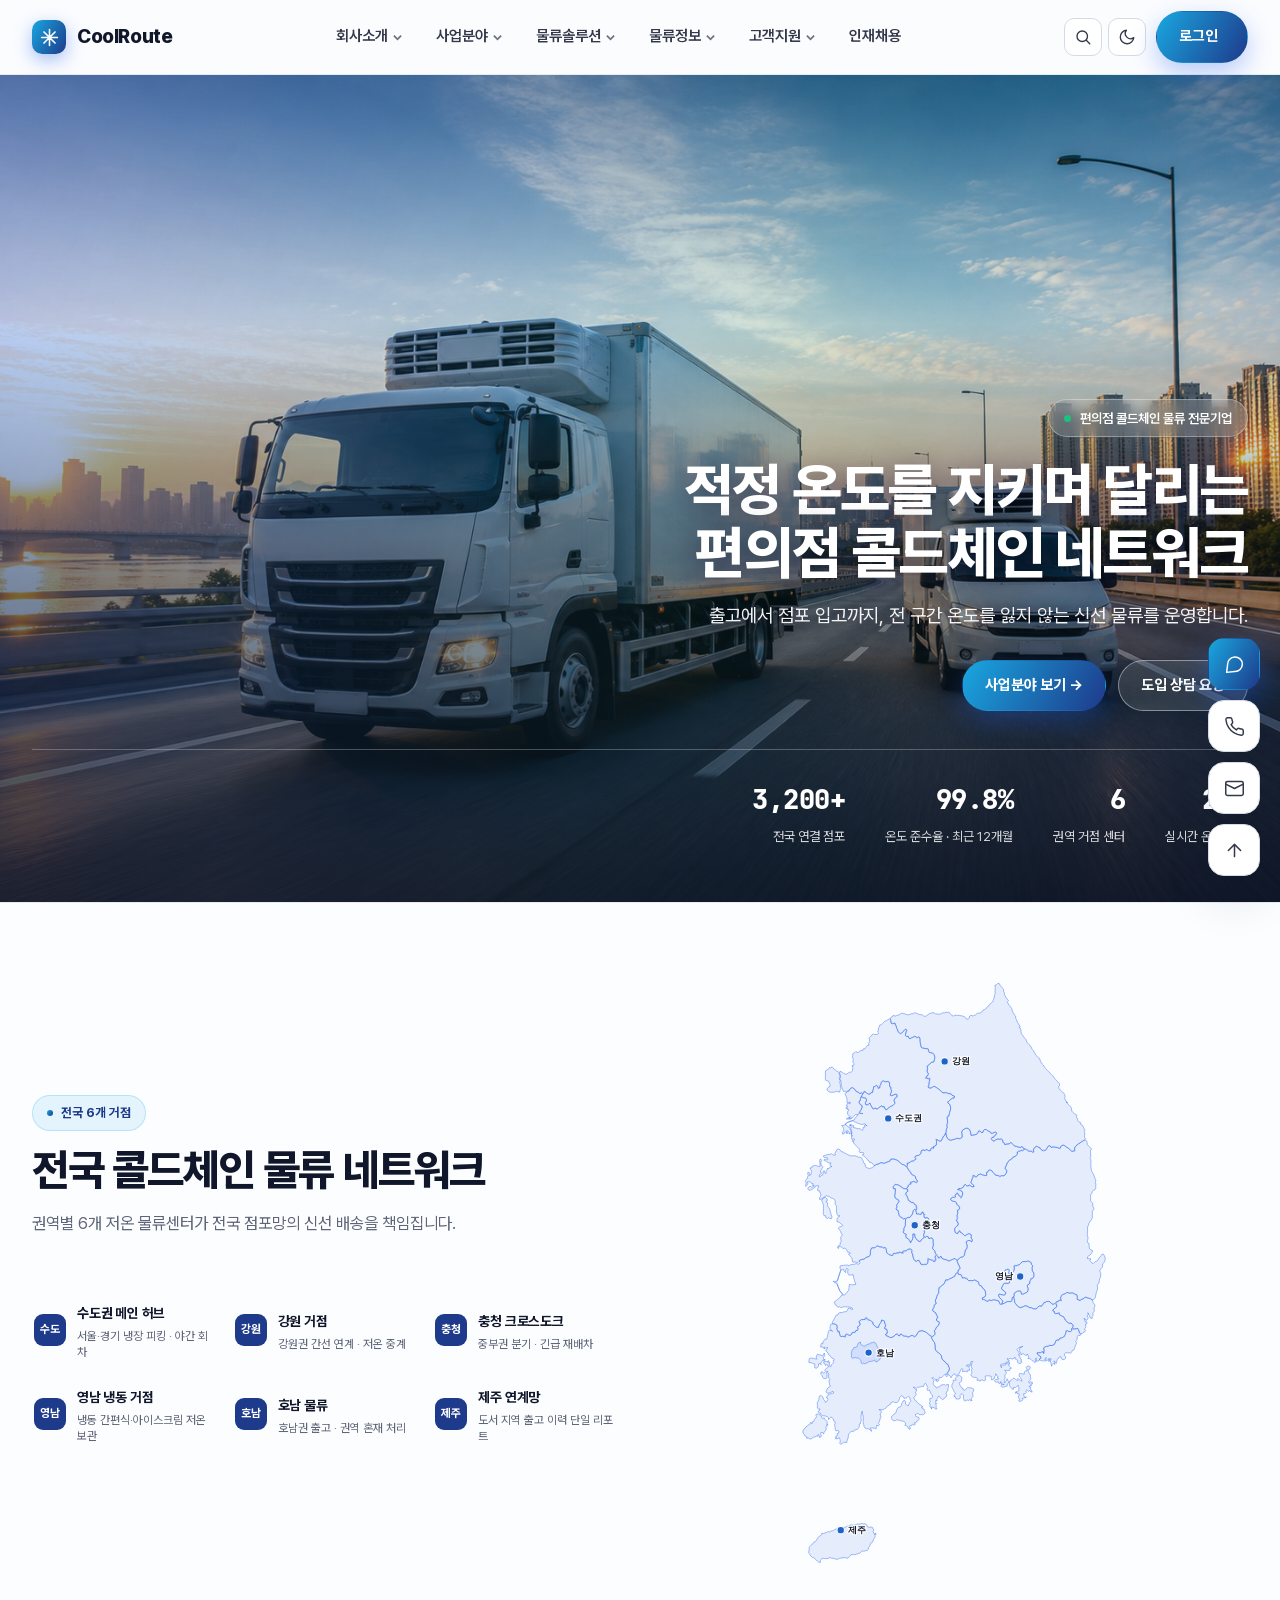
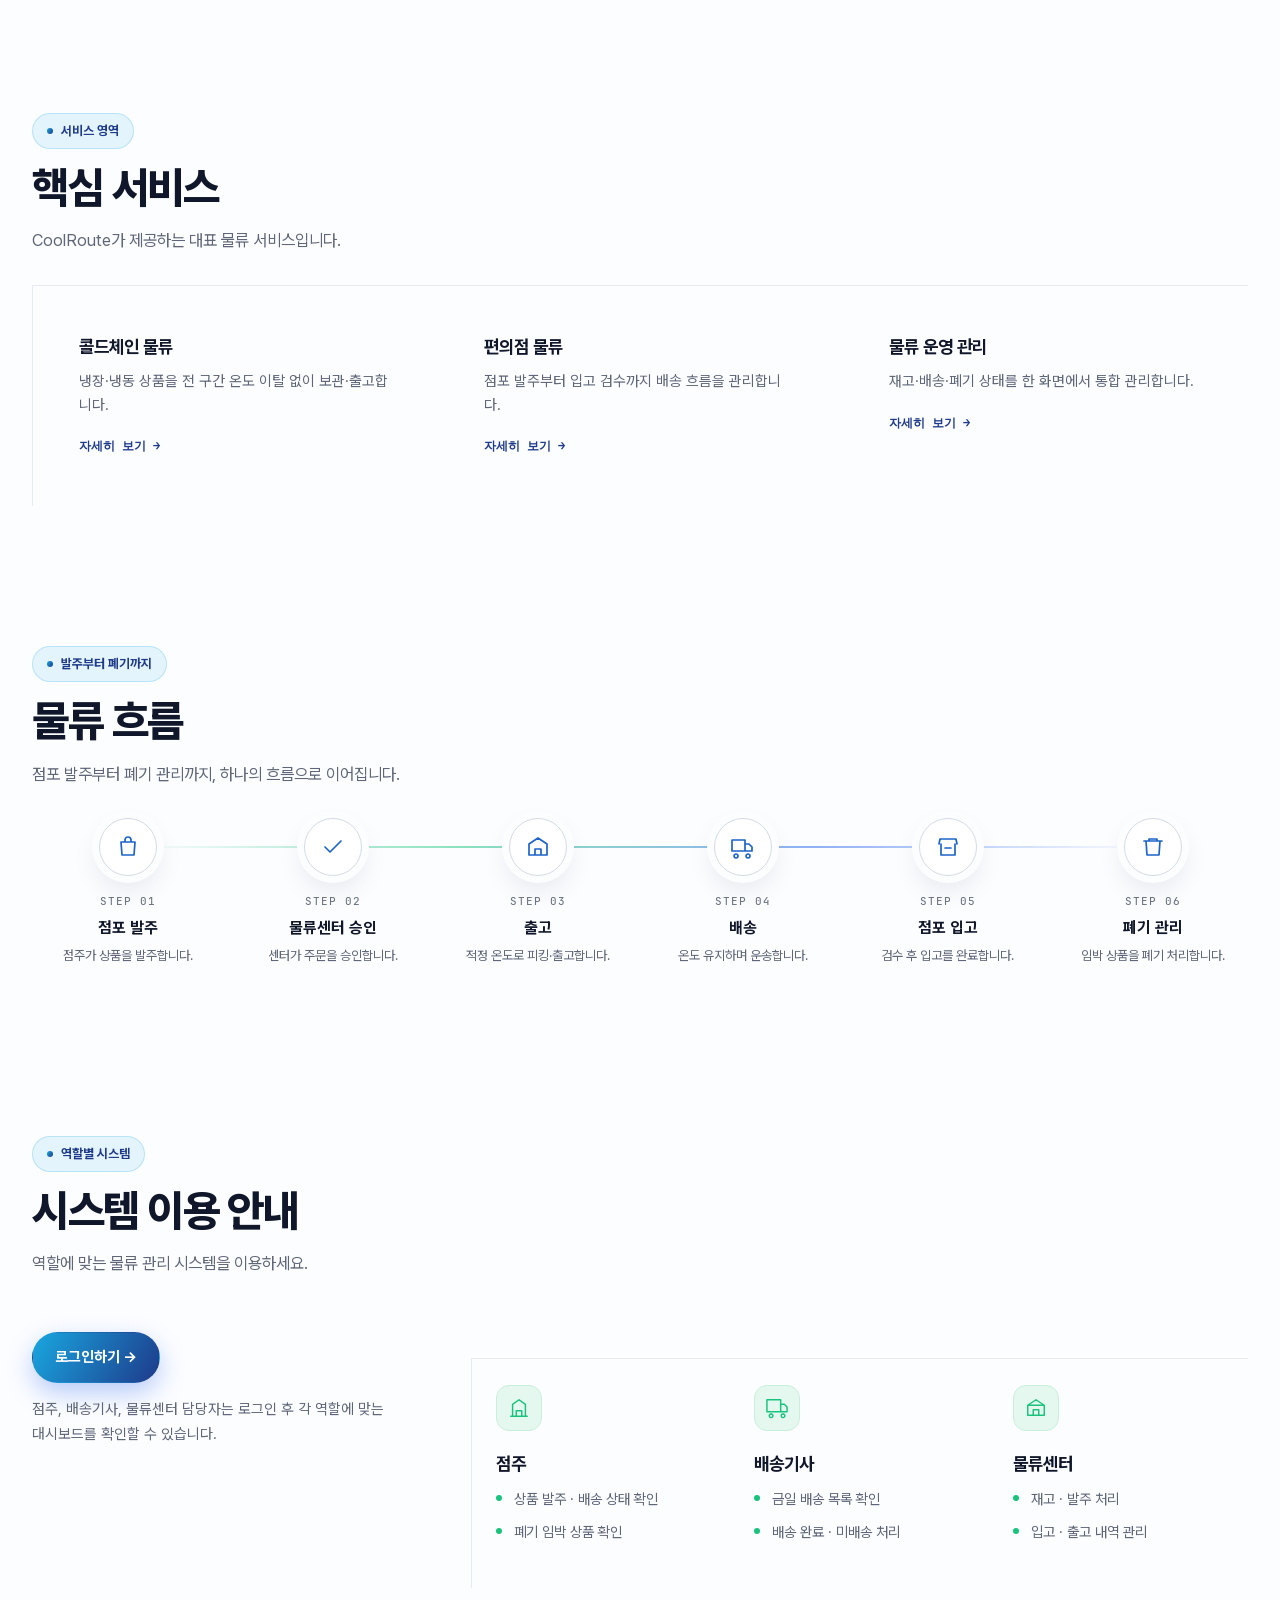
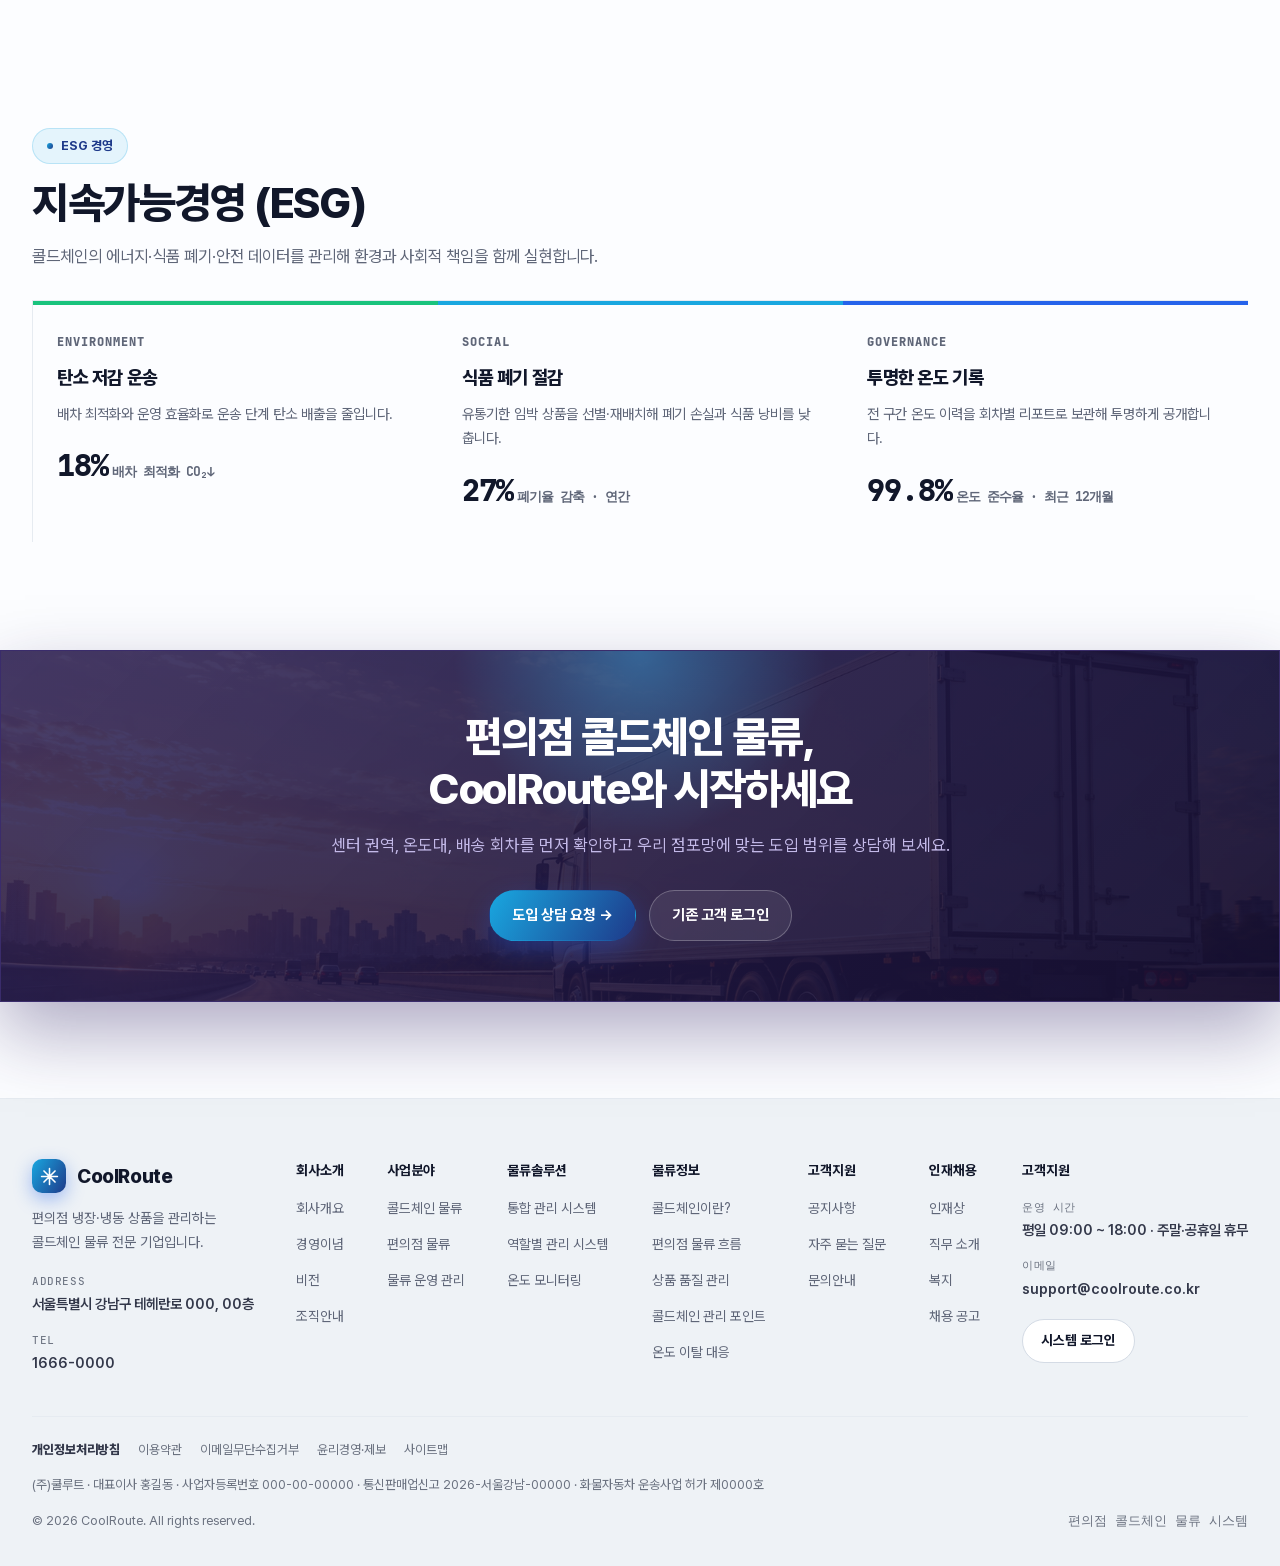
==== index.html @ 15944b44 "main" ====
<!DOCTYPE html>
<html lang="ko">
<head>
<meta charset="UTF-8">
<meta name="viewport" content="width=device-width, initial-scale=1.0">
<title>CoolRoute — 편의점 콜드체인 물류 전문기업</title>
<meta name="description" content="CoolRoute는 편의점 냉장·냉동 상품의 발주·배송·재고를 연결하는 콜드체인 물류 전문기업입니다. 전국 6개 저온 물류센터, 99.8% 온도 준수율, 24시간 온도 관제.">
<meta name="keywords" content="콜드체인,편의점 물류,냉장 배송,냉동 물류,저온 물류,온도 관제,CoolRoute">
<meta name="author" content="CoolRoute">
<meta name="theme-color" content="#2563eb">
<link rel="canonical" href="https://www.coolroute.co.kr/">
<!-- Open Graph -->
<meta property="og:type" content="website">
<meta property="og:site_name" content="CoolRoute">
<meta property="og:locale" content="ko_KR">
<meta property="og:locale:alternate" content="en_US">
<meta property="og:title" content="CoolRoute — 편의점 콜드체인 물류 전문기업">
<meta property="og:description" content="냉장·냉동 상품의 발주·배송·재고를 연결하는 콜드체인 물류. 전국 6개 저온 물류센터, 99.8% 온도 준수율.">
<meta property="og:url" content="https://www.coolroute.co.kr/">
<meta property="og:image" content="https://www.coolroute.co.kr/images/og-cover.png">
<!-- Twitter -->
<meta name="twitter:card" content="summary_large_image">
<meta name="twitter:title" content="CoolRoute — 편의점 콜드체인 물류 전문기업">
<meta name="twitter:description" content="냉장·냉동 상품의 발주·배송·재고를 연결하는 콜드체인 물류 전문기업.">
<meta name="twitter:image" content="https://www.coolroute.co.kr/images/og-cover.png">
<!-- favicon (inline SVG) -->
<link rel="icon" href="data:image/svg+xml,%3Csvg xmlns='http://www.w3.org/2000/svg' viewBox='0 0 24 24'%3E%3Crect width='24' height='24' rx='6' fill='%232563eb'/%3E%3Cpath d='M12 2v20M2 12h20M5 5l14 14M19 5L5 19' stroke='white' stroke-width='2' stroke-linecap='round' fill='none'/%3E%3C/svg%3E">
<link rel="apple-touch-icon" href="data:image/svg+xml,%3Csvg xmlns='http://www.w3.org/2000/svg' viewBox='0 0 24 24'%3E%3Crect width='24' height='24' rx='6' fill='%232563eb'/%3E%3Cpath d='M12 2v20M2 12h20M5 5l14 14M19 5L5 19' stroke='white' stroke-width='2' stroke-linecap='round' fill='none'/%3E%3C/svg%3E">
<!-- PWA manifest (inline) -->
<link rel="manifest" href="data:application/json,%7B%22name%22%3A%22CoolRoute%22%2C%22short_name%22%3A%22CoolRoute%22%2C%22start_url%22%3A%22.%22%2C%22display%22%3A%22standalone%22%2C%22background_color%22%3A%22%23fbfafe%22%2C%22theme_color%22%3A%22%232563eb%22%7D">
<style>
  /* 로컬 폰트 (오프라인 동작) */
  @font-face{font-family:'Pretendard';font-weight:45 920;font-style:normal;font-display:swap;src:url('fonts/PretendardVariable.woff2') format('woff2-variations')}
  @font-face{font-family:'JetBrains Mono';font-weight:500;font-style:normal;font-display:swap;src:url('fonts/JetBrainsMono-Medium.woff2') format('woff2')}
  @font-face{font-family:'JetBrains Mono';font-weight:700;font-style:normal;font-display:swap;src:url('fonts/JetBrainsMono-Bold.woff2') format('woff2')}
  @font-face{font-family:'JetBrains Mono';font-weight:800;font-style:normal;font-display:swap;src:url('fonts/JetBrainsMono-ExtraBold.woff2') format('woff2')}
</style>
<!-- JSON-LD: Organization -->
<script type="application/ld+json">
{
  "@context": "https://schema.org",
  "@type": "Organization",
  "name": "CoolRoute",
  "alternateName": "쿨루트",
  "url": "https://www.coolroute.co.kr/",
  "logo": "https://www.coolroute.co.kr/images/logo.png",
  "description": "편의점 냉장·냉동 상품의 발주·배송·재고를 연결하는 콜드체인 물류 전문기업",
  "address": {"@type": "PostalAddress", "addressCountry": "KR", "addressRegion": "서울특별시", "streetAddress": "강남구 테헤란로 000"},
  "contactPoint": {"@type": "ContactPoint", "contactType": "customer support", "email": "support@coolroute.co.kr", "areaServed": "KR", "availableLanguage": ["Korean", "English"]}
}
</script>
<style>
  @font-face{font-family:'Pretendard';font-weight:45 920;font-style:normal;font-display:swap;src:url('fonts/PretendardVariable.woff2') format('woff2-variations')}
  @font-face{font-family:'JetBrains Mono';font-weight:500;font-style:normal;font-display:swap;src:url('fonts/JetBrainsMono-Medium.woff2') format('woff2')}
  @font-face{font-family:'JetBrains Mono';font-weight:700;font-style:normal;font-display:swap;src:url('fonts/JetBrainsMono-Bold.woff2') format('woff2')}
  @font-face{font-family:'JetBrains Mono';font-weight:800;font-style:normal;font-display:swap;src:url('fonts/JetBrainsMono-ExtraBold.woff2') format('woff2')}
  :root{
    --bg:#fcfdff;--bg2:#eef2f6;
    --text:#11172a;--soft:#33384a;--muted:#5f6678;--dim:#6b7280;
    --panel:#FFFFFF;--panel2:#f1f5f9;--stroke:#e6ebf1;--stroke2:#d4dbe5;
    --cyan:#19c37d;--blue:#1d63c9;--purple:#1E3A8A;--purple-d:#1d3f86;--green:#19c37d;--cold:#19a7e0;--lime:#19c37d;--amber:#f0a52e;--red:#f0596a;
    /* 콜드 정체성 + 온도대(상온/냉장/냉동) 시스템 */
    --ink:#0B1530;--frost:#19a7e0;--deep:#1E3A8A;--alert:#F2603C;--paper:#F2F5F8;
    --zone-ambient:#64748B;--zone-ambient-bg:#eef2f6;--zone-chill:#1488c4;--zone-chill-bg:#e3f4fb;--zone-frozen:#1E3A8A;--zone-frozen-bg:#e7ebf6;
    --grad:linear-gradient(120deg,#19a7e0,#1E3A8A);
    --shadow:0 22px 48px rgba(11,21,48,.12);--shadow-sm:0 12px 28px rgba(11,21,48,.10);
    --sans:'Pretendard','Inter',-apple-system,'Malgun Gothic',sans-serif;
    --mono:'JetBrains Mono',ui-monospace,'SFMono-Regular',Menlo,Consolas,monospace;
  }
  *{margin:0;padding:0;box-sizing:border-box}html{scroll-behavior:smooth}
  body{font-family:var(--sans);background:var(--bg);color:var(--soft);line-height:1.7;-webkit-font-smoothing:antialiased;overflow-x:hidden}
  a{text-decoration:none;color:inherit}
  .wrap{max-width:1440px;margin:0 auto;padding:0 28px}
  section{position:relative}
  .aurora{position:fixed;inset:0;z-index:-2;background:
     radial-gradient(1100px 600px at 82% -8%,rgba(37,99,235,.07),transparent 58%),
     radial-gradient(900px 520px at 2% 2%,rgba(10,165,199,.07),transparent 55%),
     radial-gradient(820px 820px at 50% 122%,rgba(37,99,235,.05),transparent 60%),var(--bg)}
  .grain{display:none}
  /* helpers */
  .glass{background:rgba(255,255,255,.72);border:1px solid var(--stroke);border-radius:20px;backdrop-filter:blur(14px);box-shadow:var(--shadow)}
  .grad{background:var(--grad);-webkit-background-clip:text;background-clip:text;color:transparent}
  .eyebrow{display:inline-flex;align-items:center;gap:8px;font-family:var(--sans);font-size:.8rem;letter-spacing:0;color:var(--deep);font-weight:700;padding:6px 14px;border-radius:999px;background:rgba(25,167,224,.10);border:1px solid rgba(25,167,224,.22)}
  .eyebrow:before{content:"";width:6px;height:6px;border-radius:50%;background:var(--grad)}
  .mono{font-family:var(--mono)}
  .pill{display:inline-flex;align-items:center;gap:8px;padding:12px 22px;border-radius:999px;font-weight:700;font-size:.94rem;cursor:pointer;border:1px solid transparent;transition:.2s;font-family:var(--sans);white-space:nowrap}
  .pill-pri{background:var(--grad);color:#fff;box-shadow:0 10px 26px rgba(37,99,235,.32)}.pill-pri:hover{transform:translateY(-2px);box-shadow:0 14px 34px rgba(37,99,235,.42)}
  .pill-ghost{background:#fff;border-color:var(--stroke2);color:var(--text)}.pill-ghost:hover{border-color:var(--purple);color:var(--purple);background:#f3f0fd}
  .reveal{opacity:0;transform:translateY(18px);animation:rise .8s cubic-bezier(.2,.7,.2,1) forwards}
  @keyframes rise{to{opacity:1;transform:none}}
  .head{max-width:720px;margin:0 auto 48px;text-align:center}
  .head h2{font-size:clamp(1.9rem,4.1vw,2.7rem);font-weight:800;letter-spacing:-1.4px;color:var(--text);line-height:1.15;margin:14px 0 14px}
  .head p{color:var(--muted);font-size:1.04rem}
  .head-left{margin-left:0;margin-right:auto;text-align:left}
  .head-left p{max-width:560px}
  .head-right{margin-left:auto;margin-right:0;text-align:right}
  .head-right p{max-width:560px;margin-left:auto}
  .head-split{max-width:none;margin:0 0 48px;text-align:left;display:grid;grid-template-columns:minmax(0,.92fr) minmax(300px,.58fr);gap:34px;align-items:end}
  .head-split h2{margin-bottom:0}
  .head-split p{justify-self:end;max-width:420px;padding-left:20px;border-left:3px solid rgba(25,195,125,.34);font-size:.98rem}
  .split-section{overflow:hidden}
  .split-section>.wrap{position:relative}
  .split-section .head{max-width:none;margin:0;text-align:left}
  .split-section .head-split{display:block}
  .split-section .head-split h2{margin:14px 0}
  .split-section .head-split p{justify-self:auto;max-width:520px;padding-left:16px}
  .split-section .section-photo{margin:0}
  .split-service{background:linear-gradient(90deg,#fbfafe 0 42%,#f4f8fc 42% 100%)}
  .split-service>.wrap{display:grid;grid-template-columns:minmax(300px,.76fr) minmax(460px,1.24fr);grid-template-areas:"copy media" "cards media";gap:24px 38px;align-items:start}
  .split-service .head{grid-area:copy;padding-top:8px}
  .split-service .head p{max-width:380px}
  .split-service .section-photo{grid-area:media;height:100%}
  .split-service .section-photo img{height:100%;min-height:560px}
  .split-service .svc3{grid-area:cards;grid-template-columns:1fr;gap:12px}
  .split-service .card{padding:20px}
  .split-service .card .ico{width:40px;height:40px;margin-bottom:12px}
  .split-flow{background:linear-gradient(90deg,#f3f7fb 0 64%,#fbfafe 64% 100%)}
  .split-flow>.wrap{display:grid;grid-template-columns:1.34fr .66fr;grid-template-areas:"steps copy";gap:38px;align-items:center}
  .split-flow .head{grid-area:copy}
  .split-flow .flow{grid-area:steps;margin:0;grid-template-columns:repeat(3,1fr);gap:20px 16px}
  .split-flow .flow:before{display:none}
  .split-flow .step{text-align:left;padding:18px 0;border-bottom:1px solid var(--stroke)}
  .split-flow .step .nd{margin:0 0 12px;box-shadow:var(--shadow-sm)}
  .split-cold{background:linear-gradient(90deg,#f3f7fb 0 52%,#fbfafe 52% 100%)}
  .split-cold>.wrap{display:grid;grid-template-columns:1.05fr .95fr;grid-template-areas:"media copy" "media points";gap:24px 38px;align-items:start}
  .split-cold .head{grid-area:copy}
  .split-cold .section-photo{grid-area:media;height:100%}
  .split-cold .section-photo img{height:100%;min-height:510px}
  .split-cold .points{grid-area:points;grid-template-columns:repeat(2,1fr);gap:14px}
  .split-cold .pt{padding:18px}
  .split-assurance{background:linear-gradient(90deg,#fbfafe 0 42%,#f1f7fb 42% 100%)}
  .split-assurance>.wrap{display:grid;grid-template-columns:.78fr 1.22fr;grid-template-areas:"copy process" "panel process";gap:22px 38px;align-items:start}
  .split-assurance .head{grid-area:copy}
  .split-assurance .assurance-grid{display:contents}
  .split-assurance .assurance-panel{grid-area:panel}
  .split-assurance .protocol{grid-area:process}
  .split-system{background:linear-gradient(90deg,#f3f7fb 0 36%,#fbfafe 36% 100%)}
  .split-system>.wrap{display:grid;grid-template-columns:.68fr 1.32fr;grid-template-areas:"copy roles" "action roles";gap:24px 38px;align-items:start}
  .split-system .head{grid-area:copy}
  .split-system .roles{grid-area:roles}
  .system-action{grid-area:action;text-align:left;margin-top:0}
  .system-action p{color:var(--muted);font-size:.92rem;margin-top:14px;max-width:360px}
  .tag{display:inline-flex;align-items:center;gap:7px;font-size:.72rem;font-weight:700;letter-spacing:.4px;padding:5px 12px;border-radius:999px;font-family:var(--mono)}
  .blist{list-style:none;margin-top:14px}
  .blist li{position:relative;padding-left:18px;color:var(--muted);font-size:.9rem;margin-bottom:8px}
  .blist li:before{content:"";position:absolute;left:0;top:8px;width:6px;height:6px;border-radius:50%;background:var(--cyan)}
  /* ===== HEADER ===== */
  header{position:sticky;top:0;z-index:100;background:rgba(251,252,254,.82);backdrop-filter:blur(16px);border-bottom:1px solid var(--stroke)}
  nav{display:flex;align-items:center;justify-content:space-between;height:74px;gap:20px}
  .brand{display:flex;align-items:center;gap:11px;font-weight:800;font-size:1.22rem;color:var(--text);letter-spacing:-.4px;flex-shrink:0;cursor:pointer}
  .brand .mk{width:34px;height:34px;border-radius:10px;background:var(--grad);display:grid;place-items:center;box-shadow:0 6px 18px rgba(37,99,235,.4)}
  .brand .mk svg{width:19px;height:19px;stroke:#fff;fill:none;stroke-width:2;stroke-linecap:round}
  .menu{display:flex;gap:4px;align-items:center;list-style:none}
  .menu>li{position:relative}
  .menu>li>a{display:flex;align-items:center;gap:5px;padding:10px 15px;border-radius:10px;font-weight:600;color:var(--soft);font-size:.95rem;transition:.16s;cursor:pointer}
  .menu>li>a:hover{color:var(--text);background:#f1edfb}
  .menu>li>a.current{color:var(--purple-d);background:#f1edfb}
  .menu>li>a .cv{width:9px;height:9px;stroke:var(--dim);fill:none;stroke-width:2;transition:.2s}
  .menu>li:hover>a .cv{stroke:var(--blue);transform:rotate(180deg)}
  .sub{position:absolute;top:calc(100% + 10px);left:0;min-width:190px;padding:9px;border-radius:14px;
    background:#fff;border:1px solid var(--stroke);box-shadow:0 24px 50px rgba(23,43,77,.16);
    opacity:0;visibility:hidden;transform:translateY(8px);transition:.2s;list-style:none}
  .menu>li:hover .sub{opacity:1;visibility:visible;transform:translateY(0)}
  .sub:before{content:"";position:absolute;top:-10px;left:0;right:0;height:10px}
  .sub a{display:flex;align-items:center;gap:9px;padding:10px 12px;border-radius:9px;font-size:.9rem;color:var(--soft);transition:.14s;cursor:pointer}
  .sub a:hover{background:#f2eefd;color:var(--purple)}
  .sub a i{width:5px;height:5px;border-radius:50%;background:var(--cyan)}
  .nav-right{display:flex;align-items:center;gap:10px;flex-shrink:0}
  .login{position:relative}
  .login>a{display:flex;align-items:center;gap:7px}
  .login .sub{left:auto;right:0;min-width:222px}
  .login .sub a{justify-content:space-between}
  .login .sub a span{display:flex;align-items:center;gap:9px}
  .login .sub a small{color:var(--dim);font-family:var(--mono);font-size:.72rem}
  .role-i{width:26px;height:26px;border-radius:7px;background:#e4f8ef;display:grid;place-items:center}
  .role-i svg{width:14px;height:14px;stroke:var(--cyan);fill:none;stroke-width:1.7;stroke-linecap:round;stroke-linejoin:round}
  .burger{display:none;flex-direction:column;gap:5px;background:none;border:none;cursor:pointer}.burger span{width:24px;height:2px;background:var(--text);border-radius:2px}
  /* ===== MULTI-PAGE ROUTER ===== */
  .page{display:none}
  .page.active{display:block;animation:pagein .5s cubic-bezier(.2,.7,.2,1) both}
  @keyframes pagein{from{opacity:0;transform:translateY(12px)}to{opacity:1;transform:none}}
  .pagehero{padding:60px 0 44px;background:linear-gradient(180deg,#f1edfd,#f7f8fd);border-bottom:1px solid var(--stroke);position:relative;overflow:hidden}
  .pagehero:before{content:"";position:absolute;width:520px;height:520px;border-radius:50%;background:radial-gradient(circle,rgba(37,99,235,.13),transparent 62%);top:-280px;right:-60px;pointer-events:none}
  .pagehero .wrap{position:relative}
  .crumb{font-family:var(--mono);font-size:.74rem;color:var(--dim);letter-spacing:.4px;margin-bottom:14px;display:flex;align-items:center;gap:8px}
  .crumb a:hover{color:var(--purple-d)}.crumb b{color:var(--purple-d);font-weight:700}
  .pagehero h1{font-size:clamp(2rem,4.6vw,2.9rem);font-weight:800;letter-spacing:-1.4px;color:var(--text);line-height:1.12}
  .pagehero p{color:var(--muted);font-size:1.04rem;margin-top:14px;max-width:640px}
  .subnav{position:sticky;top:73px;z-index:40;background:rgba(251,250,254,.92);backdrop-filter:blur(14px);border-bottom:1px solid var(--stroke)}
  .subnav .wrap{display:flex;gap:4px;overflow-x:auto;padding-top:11px;padding-bottom:11px}
  .subnav a{white-space:nowrap;padding:9px 16px;border-radius:999px;font-size:.9rem;font-weight:600;color:var(--muted);transition:.15s;cursor:pointer}
  .subnav a:hover{background:#f1edfb;color:var(--text)}
  .subnav a.on{background:var(--grad);color:#fff}
  .pg-sec{padding:70px 0;scroll-margin-top:140px}
  .pg-sec.alt{background:linear-gradient(180deg,#faf8ff,#f6f8fd);border-top:1px solid var(--stroke);border-bottom:1px solid var(--stroke)}
  #values,#vision,#org,#roles,#monitor,#flow,#quality,#faq,#contact,.tabpanel{scroll-margin-top:140px}
  /* ===== HERO ===== */
  .hero{padding:74px 0 60px}
  .hero-grid{display:grid;grid-template-columns:1.05fr .95fr;gap:54px;align-items:center}
  .chip{display:inline-flex;align-items:center;gap:9px;padding:7px 15px;border-radius:999px;background:#fff;border:1px solid var(--stroke);font-size:.83rem;font-weight:600;color:var(--soft);margin-bottom:24px;box-shadow:var(--shadow-sm)}
  .chip .live{width:7px;height:7px;border-radius:50%;background:var(--lime);box-shadow:0 0 0 0 rgba(22,163,74,.5);animation:beat 1.8s infinite}
  @keyframes beat{0%{box-shadow:0 0 0 0 rgba(22,163,74,.45)}70%{box-shadow:0 0 0 8px rgba(22,163,74,0)}100%{box-shadow:0 0 0 0 rgba(22,163,74,0)}}
  .hero h1{font-size:clamp(2.6rem,6vw,4.3rem);font-weight:800;letter-spacing:-2.3px;line-height:1.08;color:var(--text)}
  .hero .lead{color:var(--muted);font-size:1.16rem;max-width:486px;margin:24px 0 34px}
  .hero-cta{display:flex;gap:12px;flex-wrap:wrap}
  .trust{display:flex;gap:34px;margin-top:40px;padding-top:26px;border-top:1px solid var(--stroke);flex-wrap:wrap}
  .trust .it{display:flex;flex-direction:column}
  .trust .n{font-family:var(--mono);font-size:1.5rem;font-weight:700;color:var(--text);letter-spacing:-.5px}
  .trust .l{font-size:.8rem;color:var(--dim);margin-top:2px}
  .hero h1{word-break:keep-all}
  .hero h1 .grad{display:inline-block;white-space:nowrap}
  .ops-actions{display:grid;grid-template-columns:repeat(4,1fr);gap:10px;margin:26px 0 0;max-width:660px}
  .op-action{display:flex;flex-direction:column;gap:5px;min-height:92px;padding:15px;border-radius:16px;background:#fff;border:1px solid var(--stroke);box-shadow:var(--shadow-sm);transition:.18s}
  .op-action:hover{transform:translateY(-3px);border-color:rgba(25,195,125,.45);box-shadow:0 16px 34px rgba(25,95,120,.12)}
  .op-action b{font-size:.92rem;color:var(--text);letter-spacing:-.2px}
  .op-action span{font-size:.76rem;color:var(--muted);line-height:1.45}
  .op-action i{width:26px;height:26px;border-radius:9px;display:grid;place-items:center;background:#e8fbf3;color:#108a57;font-style:normal;font-family:var(--mono);font-size:.72rem;font-weight:800}
  .proof-section{padding:58px 0;background:#fff;border-bottom:1px solid var(--stroke)}
  .proof-section .head{max-width:none}
  .proof-section .head-left p{max-width:none}
  .proof-layout{display:grid;grid-template-columns:.92fr 1.08fr;gap:24px;align-items:stretch}
  .proof-copy{padding:30px;border-radius:20px;background:linear-gradient(135deg,#10253d,#22325f);color:#fff;box-shadow:0 24px 52px rgba(16,37,61,.2)}
  .proof-copy .eyebrow{background:rgba(255,255,255,.12);border-color:rgba(255,255,255,.18);color:#bfe8d4}
  .proof-copy .eyebrow:before{background:#19c37d}
  .proof-copy h2{font-size:clamp(1.7rem,3.4vw,2.3rem);line-height:1.18;letter-spacing:-1px;margin:18px 0 12px;color:#fff}
  .proof-copy p{color:#dbe5f0;font-size:.98rem}
  .proof-metrics{display:grid;grid-template-columns:repeat(2,1fr);gap:12px;margin-top:24px}
  .proof-metric{padding:15px;border-radius:14px;background:rgba(255,255,255,.1);border:1px solid rgba(255,255,255,.16)}
  .proof-metric b{display:block;font-family:var(--mono);font-size:1.34rem;color:#fff;letter-spacing:-.4px}
  .proof-metric span{display:block;margin-top:2px;font-size:.76rem;color:#b9c8d9}
  .network-list{display:grid;grid-template-columns:repeat(2,1fr);gap:12px}
  .network-card{min-height:118px;padding:18px;border-radius:18px;background:var(--panel);border:1px solid var(--stroke);box-shadow:var(--shadow-sm)}
  .network-card .area{display:flex;align-items:center;justify-content:space-between;gap:10px;margin-bottom:12px}
  .network-card h3{color:var(--text);font-size:1rem;font-weight:800;letter-spacing:-.3px}
  .network-card .temp{font-family:var(--mono);font-size:.72rem;font-weight:800;color:#108a57;background:#e4f8ef;border:1px solid #c9efdc;border-radius:999px;padding:4px 9px;white-space:nowrap}
  .network-card p{font-size:.86rem;color:var(--muted);line-height:1.55}
  .network-card small{display:block;margin-top:10px;font-family:var(--mono);font-size:.72rem;color:var(--blue);font-weight:800}
  .assurance{background:linear-gradient(180deg,#fbfafe,#f4f7fb)}
  .assurance-grid{display:grid;grid-template-columns:.9fr 1.1fr;gap:22px;align-items:start}
  .assurance-panel{padding:28px;border-radius:20px;background:#fff;border:1px solid var(--stroke);box-shadow:var(--shadow-sm)}
  .assurance-panel h3{color:var(--text);font-size:1.28rem;font-weight:800;letter-spacing:-.5px;margin-bottom:10px}
  .assurance-panel p{color:var(--muted);font-size:.94rem}
  .assurance-tags{display:flex;flex-wrap:wrap;gap:8px;margin-top:18px}
  .assurance-tags span{font-family:var(--mono);font-size:.75rem;font-weight:800;padding:7px 10px;border-radius:999px;background:#eef8ff;border:1px solid #d6edf8;color:#1175a5}
  .protocol{display:grid;gap:12px}
  .protocol-step{display:grid;grid-template-columns:58px 1fr auto;gap:16px;align-items:center;padding:16px 18px;border-radius:18px;background:#fff;border:1px solid var(--stroke);box-shadow:var(--shadow-sm)}
  .protocol-step .num{width:46px;height:46px;border-radius:15px;display:grid;place-items:center;font-family:var(--mono);font-weight:800;color:#fff;background:linear-gradient(135deg,#19c37d,#19a7e0)}
  .protocol-step h4{color:var(--text);font-size:1rem;font-weight:800;letter-spacing:-.3px}
  .protocol-step p{color:var(--muted);font-size:.86rem;line-height:1.5}
  .protocol-step .time{font-family:var(--mono);font-weight:800;color:var(--blue);font-size:.8rem;white-space:nowrap}
  /* hero console */
  .console{padding:24px;box-shadow:0 40px 90px rgba(37,99,235,.16),0 12px 30px rgba(58,40,120,.07)}
  .cs-top{display:flex;align-items:center;justify-content:space-between;margin-bottom:18px}
  .cs-top .t{display:flex;align-items:center;gap:9px;font-size:.9rem;font-weight:700;color:var(--text)}
  .cs-top .t i{width:8px;height:8px;border-radius:50%;background:var(--lime);animation:beat 1.8s infinite}
  .cs-body{display:grid;grid-template-columns:auto 1fr;gap:22px;align-items:center}
  .gauge{position:relative;width:150px;height:150px;border-radius:50%;
    background:conic-gradient(from 90deg,#22c3ee,#2563eb 99.5%,#ece9f7 99.5%);filter:drop-shadow(0 8px 18px rgba(37,99,235,.25))}
  .gauge::before{content:"";position:absolute;inset:13px;border-radius:50%;background:#fff;border:1px solid var(--stroke)}
  .gauge .c{position:absolute;inset:0;display:grid;place-items:center;text-align:center}
  .gauge .c b{font-family:var(--mono);font-size:1.66rem;font-weight:700;color:var(--text);letter-spacing:-.5px}
  .gauge .c span{font-size:.72rem;color:var(--muted)}
  .zlist{display:flex;flex-direction:column;gap:13px}
  .zrow .zh{display:flex;align-items:center;justify-content:space-between;margin-bottom:6px}
  .zrow .zl{display:flex;align-items:center;gap:8px;font-size:.86rem;color:var(--soft);font-weight:600}
  .zrow .zl .d{width:8px;height:8px;border-radius:50%}
  .zrow .zv{font-family:var(--mono);font-size:.92rem;color:var(--text);font-weight:600}
  .bar{height:6px;border-radius:99px;background:#eee9fa;overflow:hidden}
  .bar span{display:block;height:100%;border-radius:99px;animation:grow 1.3s cubic-bezier(.2,.7,.2,1) both}
  @keyframes grow{from{width:0}}
  .d.room,.f.room{background:var(--amber)}.d.chill,.f.chill{background:var(--green)}.d.cold,.f.cold{background:var(--cold)}
  .route{margin-top:18px;padding-top:16px;border-top:1px solid var(--stroke);display:flex;align-items:center;gap:12px}
  .route svg{flex:1;height:30px;overflow:visible}
  .route .lbl{font-family:var(--mono);font-size:.74rem;color:var(--muted);white-space:nowrap}
  /* marquee */
  .marq{border-top:1px solid var(--stroke);border-bottom:1px solid var(--stroke);padding:20px 0;overflow:hidden;background:#fff}
  .mq-cap{display:block;text-align:center;font-size:.8rem;color:var(--dim);font-weight:600;letter-spacing:.3px;margin-bottom:16px}
  .marq .row{display:flex;gap:54px;width:max-content;animation:slide 26s linear infinite;align-items:center}
  .marq .row span{font-weight:800;color:#c5bedd;font-size:1.05rem;letter-spacing:.5px;white-space:nowrap}
  @keyframes slide{to{transform:translateX(-50%)}}
  /* generic cards */
  .card{padding:26px;border-radius:18px;background:var(--panel);border:1px solid var(--stroke);transition:.22s;box-shadow:var(--shadow-sm)}
  .card:hover{transform:translateY(-4px);border-color:var(--stroke2);box-shadow:var(--shadow)}
  .ico{width:46px;height:46px;border-radius:13px;background:#e4f8ef;border:1px solid #c9efdc;display:grid;place-items:center;margin-bottom:16px}
  .ico svg{width:22px;height:22px;stroke:var(--cyan);fill:none;stroke-width:1.6;stroke-linecap:round;stroke-linejoin:round}
  .card h3{color:var(--text);font-size:1.14rem;font-weight:700;margin-bottom:8px;letter-spacing:-.3px}
  .card p{color:var(--muted);font-size:.93rem}
  .card .meta{margin-top:12px;font-family:var(--mono);font-size:.82rem;color:var(--blue);font-weight:700}
  /* home core-service */
  .svc3{display:grid;grid-template-columns:repeat(3,1fr);gap:20px}
  .svc3 .card{display:flex;flex-direction:column}
  .svc3 .card .meta{margin-top:auto;padding-top:14px}
  /* ABOUT */
  .about-grid{display:grid;grid-template-columns:1.1fr 1fr;gap:24px;align-items:stretch}
  .overview{padding:34px}
  .overview h3{font-size:1.4rem;color:var(--text);font-weight:800;letter-spacing:-.6px;margin-bottom:12px}
  .overview p{color:var(--muted);font-size:.98rem}
  .ov-stats{display:grid;grid-template-columns:repeat(2,1fr);gap:14px;margin-top:24px}
  .ov-stats .s{padding:16px;border-radius:13px;background:var(--panel2);border:1px solid var(--stroke)}
  .ov-stats .s b{font-family:var(--mono);font-size:1.28rem;color:var(--text);display:block;letter-spacing:-.5px}
  .ov-stats .s small{font-size:.78rem;color:var(--dim)}
  .vision{padding:34px;display:flex;flex-direction:column;justify-content:center;align-items:flex-start;background:
    linear-gradient(135deg,rgba(37,99,235,.1),rgba(25,195,125,.08)),#fff;border:1px solid var(--stroke);box-shadow:var(--shadow)}
  .vision .eyebrow{margin-bottom:14px}
  .vision h3{font-size:1.66rem;font-weight:800;letter-spacing:-1px;color:var(--text);line-height:1.28}
  .vision p{color:var(--soft);margin-top:14px;font-size:.98rem}
  .values{display:grid;grid-template-columns:repeat(3,1fr);gap:20px;margin-top:24px}
  .org{display:grid;grid-template-columns:repeat(4,1fr);gap:16px;margin-top:24px}
  .org .t{padding:22px;border-radius:15px;background:var(--panel);border:1px solid var(--stroke);transition:.2s;box-shadow:var(--shadow-sm)}
  .org .t:hover{border-color:var(--stroke2);transform:translateY(-3px);box-shadow:var(--shadow)}
  .org .t .k{font-family:var(--mono);font-size:.72rem;color:var(--blue);letter-spacing:1px}
  .org .t h4{color:var(--text);font-size:1.04rem;margin:8px 0 6px;font-weight:700}
  .org .t p{color:var(--muted);font-size:.86rem}
  .subhead{display:flex;align-items:center;gap:12px;margin:46px 0 22px}
  .subhead h3{font-size:1.4rem;font-weight:800;color:var(--text);letter-spacing:-.5px}
  /* BUSINESS tabs */
  .tabwrap{text-align:center;margin-bottom:40px}
  .tabs{display:inline-flex;gap:6px;padding:6px;border-radius:16px;background:#fff;border:1px solid var(--stroke);box-shadow:var(--shadow-sm);flex-wrap:wrap;justify-content:center}
  .tab{border:none;background:none;cursor:pointer;font-family:var(--sans);font-weight:700;font-size:.95rem;color:var(--muted);padding:12px 22px;border-radius:11px;transition:.18s;display:inline-flex;align-items:center;gap:9px}
  .tab svg{width:18px;height:18px;stroke:currentColor;fill:none;stroke-width:1.7;stroke-linecap:round;stroke-linejoin:round}
  .tab:hover{color:var(--text);background:var(--panel2)}
  .tab.on{color:#fff;background:var(--grad);box-shadow:0 8px 20px rgba(37,99,235,.32)}
  .tabpanel{display:none}
  .tabpanel.on{display:grid;grid-template-columns:1.05fr .95fr;gap:36px;align-items:center;animation:rise .5s ease both}
  .tabpanel .pl h3{font-size:1.74rem;color:var(--text);font-weight:800;letter-spacing:-.6px;margin-bottom:12px}
  .tabpanel .pl .lead2{color:var(--muted);font-size:1.02rem}
  .tabpanel .pl .pipe{margin-top:20px}
  .mini-h{font-family:var(--mono);font-size:.72rem;font-weight:700;letter-spacing:.6px;text-transform:uppercase;color:var(--muted);padding-bottom:12px;margin-bottom:4px;border-bottom:1px solid var(--stroke)}
  .numb{font-family:var(--mono);font-size:.72rem;font-weight:700;color:#fff;background:var(--grad);width:26px;height:26px;border-radius:8px;display:grid;place-items:center;flex-shrink:0}
  .cm-row .kk{display:flex;align-items:center;gap:11px;color:var(--soft);font-weight:600;font-size:.9rem}
  .cm-val{font-family:var(--mono);font-weight:700;color:var(--text);font-size:.95rem}
  .st.risk{color:var(--red);background:rgba(240,89,106,.13)}
  @media(max-width:980px){.tabpanel.on{grid-template-columns:1fr}}
  /* POINTS */
  .points{display:grid;grid-template-columns:repeat(4,1fr);gap:18px}
  .pt{padding:24px;border-radius:18px;background:var(--panel);border:1px solid var(--stroke);border-top:3px solid var(--cyan);transition:.22s;box-shadow:var(--shadow-sm)}
  .pt:hover{transform:translateY(-4px);box-shadow:var(--shadow)}
  .pt.chill{border-top-color:var(--cyan)}.pt.cold{border-top-color:var(--blue)}.pt.warn{border-top-color:var(--amber)}.pt.risk{border-top-color:var(--red)}
  .pt .ptop{display:flex;align-items:center;justify-content:space-between;margin-bottom:14px}
  .pt .temp{font-family:var(--mono);font-size:1.15rem;font-weight:700;color:var(--text)}
  .bdg{font-family:var(--mono);font-size:.66rem;font-weight:700;padding:4px 10px;border-radius:999px;letter-spacing:.3px}
  .bdg.ok{color:var(--lime);background:rgba(22,163,74,.12)}
  .bdg.warn{color:var(--amber);background:rgba(224,138,30,.14)}
  .bdg.risk{color:var(--red);background:rgba(229,86,75,.13)}
  .pt h4{color:var(--text);font-size:1.04rem;font-weight:700;margin-bottom:7px}
  .pt p{color:var(--muted);font-size:.88rem}
  /* SOLUTION */
  .sol-feature{padding:34px;display:grid;grid-template-columns:1.1fr .9fr;gap:28px;align-items:center;margin-bottom:22px}
  .sol-feature h3{font-size:1.5rem;color:var(--text);font-weight:800;letter-spacing:-.6px;margin-bottom:12px}
  .sol-feature p{color:var(--muted);font-size:.98rem}
  .pipe{display:flex;flex-wrap:wrap;gap:9px;margin-top:18px}
  .pipe span{font-family:var(--mono);font-size:.8rem;padding:7px 13px;border-radius:9px;background:#e4f8ef;border:1px solid #c9efdc;color:#108a57}
  .console-mini{padding:18px;background:#fff;border:1px solid var(--stroke);border-radius:16px;box-shadow:var(--shadow-sm)}
  .cm-row{display:flex;align-items:center;justify-content:space-between;padding:11px 0;border-bottom:1px solid var(--stroke);font-size:.88rem}
  .cm-row:last-child{border:none}
  .cm-row .k{color:var(--soft);display:flex;align-items:center;gap:9px;font-weight:600}
  .cm-row .k svg{width:16px;height:16px;stroke:var(--cyan);fill:none;stroke-width:1.7}
  .st{font-family:var(--mono);font-size:.72rem;font-weight:700;padding:3px 11px;border-radius:999px}
  .st.ok{color:var(--lime);background:rgba(22,163,74,.12)}
  .st.warn{color:var(--amber);background:rgba(224,138,30,.14)}
  .roles{display:grid;grid-template-columns:repeat(3,1fr);gap:18px}
  .role{padding:26px;border-radius:18px;background:var(--panel);border:1px solid var(--stroke);transition:.22s;box-shadow:var(--shadow-sm)}
  .role:hover{transform:translateY(-4px);border-color:var(--stroke2);box-shadow:var(--shadow)}
  .role .ico{margin-bottom:18px}
  .role h4{color:var(--text);font-size:1.12rem;font-weight:700;margin-bottom:4px}
  .role .blist{margin:8px 0 18px}
  .role a{font-size:.86rem;font-weight:700;color:var(--blue);display:inline-flex;align-items:center;gap:6px}
  .note{display:flex;align-items:center;gap:12px;margin-top:22px;padding:16px 20px;border-radius:14px;background:#efebfe;border:1px solid #ddd6f5;font-size:.92rem;color:var(--soft)}
  .note svg{width:20px;height:20px;stroke:var(--blue);fill:none;stroke-width:1.7;flex-shrink:0}
  .sol-cta{margin-top:24px;padding:30px;border-radius:20px;text-align:center;background:linear-gradient(135deg,rgba(37,99,235,.1),rgba(25,195,125,.08)),#fff;border:1px solid var(--stroke);box-shadow:var(--shadow-sm)}
  .sol-cta h3{color:var(--text);font-size:1.3rem;font-weight:800;letter-spacing:-.5px;margin-bottom:8px}
  .sol-cta p{color:var(--muted);margin-bottom:20px}
  /* INFO */
  .define{padding:30px 34px;margin-bottom:30px;display:flex;gap:22px;align-items:center}
  .define .q{font-family:var(--mono);font-size:2.4rem;font-weight:700;color:transparent;-webkit-text-stroke:1.5px var(--blue);line-height:1}
  .define h3{color:var(--text);font-size:1.2rem;font-weight:800;margin-bottom:6px}
  .define p{color:var(--muted);font-size:.96rem}
  .flow{display:grid;grid-template-columns:repeat(6,1fr);gap:14px;position:relative;margin-bottom:30px}
  .flow:before{content:"";position:absolute;top:28px;left:8%;right:8%;height:2px;background:linear-gradient(90deg,transparent,rgba(25,195,125,.5),rgba(37,99,235,.5),transparent)}
  .step{text-align:center;position:relative}
  .step .nd{width:58px;height:58px;margin:0 auto 16px;border-radius:50%;display:grid;place-items:center;
    background:#fff;border:1px solid var(--stroke2);box-shadow:0 0 0 7px var(--bg),var(--shadow-sm);position:relative;z-index:1}
  .step .nd svg{width:24px;height:24px;stroke:var(--blue);fill:none;stroke-width:1.7;stroke-linecap:round;stroke-linejoin:round}
  .step .si{font-family:var(--mono);font-size:.68rem;color:var(--dim);letter-spacing:1px;display:block;margin-bottom:4px}
  .step h4{color:var(--text);font-size:.98rem;font-weight:700;margin-bottom:5px}
  .step p{color:var(--muted);font-size:.82rem;line-height:1.5}
  .info-grid{display:grid;grid-template-columns:repeat(3,1fr);gap:18px}
  /* SUPPORT */
  .sup-grid{display:grid;grid-template-columns:1.25fr 1fr;gap:24px;align-items:start}
  .notice{padding:8px 26px}
  .notice .nh{display:flex;align-items:center;justify-content:space-between;padding:18px 0;border-bottom:1px solid var(--stroke);gap:14px}
  .notice .nh:last-child{border:none}
  .notice .nt{display:flex;align-items:center;gap:13px;min-width:0}
  .notice .b{font-family:var(--mono);font-size:.66rem;font-weight:700;padding:4px 9px;border-radius:7px;background:#e4f8ef;color:#108a57;flex-shrink:0}
  .notice .b.new{background:rgba(22,163,74,.13);color:var(--lime)}
  .notice a{color:var(--soft);font-size:.95rem;font-weight:600;overflow:hidden;text-overflow:ellipsis;white-space:nowrap}.notice a:hover{color:var(--blue)}
  .notice .dt{font-family:var(--mono);font-size:.78rem;color:var(--dim);flex-shrink:0}
  details.faq{border:1px solid var(--stroke);border-radius:13px;background:var(--panel);margin-bottom:12px;overflow:hidden;box-shadow:var(--shadow-sm)}
  details.faq summary{cursor:pointer;list-style:none;padding:17px 20px;display:flex;align-items:center;justify-content:space-between;font-weight:600;color:var(--text);font-size:.96rem;gap:14px}
  details.faq summary::-webkit-details-marker{display:none}
  details.faq summary .pm{width:18px;height:18px;position:relative;flex-shrink:0}
  details.faq summary .pm:before,details.faq summary .pm:after{content:"";position:absolute;background:var(--blue);border-radius:2px;transition:.2s}
  details.faq summary .pm:before{top:8px;left:0;width:18px;height:2px}
  details.faq summary .pm:after{top:0;left:8px;width:2px;height:18px}
  details.faq[open] summary .pm:after{transform:rotate(90deg);opacity:0}
  details.faq .a{padding:0 20px 18px;color:var(--muted);font-size:.92rem}
  .contact{padding:26px}
  .contact h3{color:var(--text);font-size:1.15rem;font-weight:700;margin-bottom:18px}
  .ct-row{display:flex;gap:13px;align-items:flex-start;padding:14px 0;border-bottom:1px solid var(--stroke)}
  .ct-row:last-child{border:none}
  .ct-row .ico{width:40px;height:40px;margin:0;border-radius:11px;flex-shrink:0}
  .ct-row .ico svg{width:19px;height:19px}
  .ct-row .k{font-size:.78rem;color:var(--dim);font-family:var(--mono);letter-spacing:.5px}
  .ct-row .v{color:var(--text);font-weight:600;font-size:.96rem}
  .ct-row .v small{display:block;color:var(--muted);font-weight:400;font-size:.84rem;margin-top:2px}
  /* CTA */
  .cta{padding:38px 0 96px}
  .cta-box{padding:60px 40px;text-align:center;border-radius:0;position:relative;overflow:hidden;
    background:linear-gradient(135deg,rgba(43,32,86,.86),rgba(23,16,51,.92)),url("images/cta-truck.png");background-size:cover;background-position:center;border:1px solid #3a2c6b;box-shadow:0 30px 70px rgba(40,24,90,.36)}
  .cta-box:before{content:"";position:absolute;width:440px;height:440px;border-radius:50%;background:radial-gradient(circle,rgba(56,170,230,.45),transparent 60%);top:-220px;left:50%;transform:translateX(-50%)}
  .cta-box h2{position:relative;font-size:clamp(1.9rem,4.2vw,2.7rem);font-weight:800;letter-spacing:-1.4px;color:#fff;line-height:1.2}
  .cta-box p{position:relative;color:#c3b9e8;margin:16px 0 30px;font-size:1.06rem}
  .cta-box .row{position:relative;display:flex;gap:13px;justify-content:center;flex-wrap:wrap}
  .cta-box .pill-ghost{background:rgba(255,255,255,.08);border-color:rgba(255,255,255,.25);color:#fff}.cta-box .pill-ghost:hover{background:rgba(255,255,255,.16);border-color:#fff;color:#fff}
  /* ===== PHOTOS ===== */
  .section-photo{margin:0 0 34px;border-radius:24px;overflow:hidden;border:1px solid var(--stroke);box-shadow:var(--shadow);background:#fff;position:relative}
  .section-photo img{width:100%;height:360px;object-fit:cover;display:block;transition:transform .6s cubic-bezier(.2,.7,.2,1)}
  .section-photo:hover img{transform:scale(1.04)}
  .section-photo .cap{position:absolute;left:18px;bottom:16px;z-index:2;display:inline-flex;align-items:center;gap:8px;padding:8px 15px;border-radius:999px;font-size:.8rem;font-weight:700;color:#fff;background:rgba(23,16,51,.5);backdrop-filter:blur(6px);border:1px solid rgba(255,255,255,.25)}
  .section-photo .cap:before{content:"";width:7px;height:7px;border-radius:50%;background:var(--lime);box-shadow:0 0 8px var(--lime)}
  .section-photo.ov:after{content:"";position:absolute;inset:0;background:linear-gradient(180deg,transparent 40%,rgba(23,16,51,.45));pointer-events:none}
  /* hero showcase band (full-bleed) */
  .showcase{position:relative;overflow:hidden;border-bottom:1px solid var(--stroke);height:min(92vh,920px);min-height:600px}
  .showcase img{width:100%;height:100%;object-fit:cover;display:block;filter:saturate(1.05)}
  .hero-slider{position:absolute;inset:0;z-index:0}
  .hero-slide{position:absolute;inset:0;opacity:0;transition:opacity .9s ease;will-change:opacity}
  .hero-slide.is-active{opacity:1}
  .showcase:after{content:"";position:absolute;inset:0;background:
     linear-gradient(180deg,rgba(11,16,32,.22) 0,rgba(11,16,32,0) 30%,rgba(11,16,32,.40) 62%,rgba(11,16,32,.78) 100%),
     linear-gradient(115deg,rgba(37,99,235,.34),rgba(25,195,125,.12) 55%,transparent)}
  .showcase .sc-cap{position:absolute;inset:0;z-index:2;display:flex;align-items:flex-end;padding-bottom:54px}
  .showcase .sc-cap .wrap{color:#fff;width:100%;text-align:right}
  .showcase-chip{background:rgba(255,255,255,.16)!important;border:1px solid rgba(255,255,255,.32)!important;color:#fff!important;backdrop-filter:blur(8px);box-shadow:none!important;margin-bottom:22px}
  .showcase .sc-cap h2{font-size:clamp(2.1rem,5.2vw,3.6rem);font-weight:800;letter-spacing:-1.8px;line-height:1.08;text-shadow:0 6px 32px rgba(20,12,50,.6)}
  .showcase .sc-cap p{color:rgba(255,255,255,.94);font-size:clamp(1rem,1.5vw,1.18rem);margin-top:16px;max-width:580px;margin-left:auto;text-shadow:0 2px 16px rgba(20,12,50,.6)}
  .showcase-cta{margin-top:28px;justify-content:flex-end}
  .showcase-cta .pill-ghost{background:rgba(255,255,255,.12);border-color:rgba(255,255,255,.42);color:#fff}
  .showcase-cta .pill-ghost:hover{background:rgba(255,255,255,.22);border-color:#fff;color:#fff}
  .showcase-trust{display:flex;gap:40px;flex-wrap:wrap;justify-content:flex-end;margin-top:38px;padding-top:26px;border-top:1px solid rgba(255,255,255,.26)}
  .showcase-trust div{display:flex;flex-direction:column}
  .showcase-trust b{font-family:var(--mono);font-size:1.7rem;font-weight:800;letter-spacing:-.5px;color:#fff}
  .showcase-trust span{font-size:.82rem;color:rgba(255,255,255,.82);margin-top:3px}
  @media(max-width:560px){.showcase .sc-cap{padding-bottom:30px}.showcase-trust{gap:16px;margin-top:22px;padding-top:16px}.showcase-trust b{font-size:1.25rem}.showcase-cta{margin-top:20px}}
  /* business / solution side column with photo */
  .side-stack{display:flex;flex-direction:column;gap:18px}
  .side-stack .section-photo{margin:0}
  .side-stack .section-photo img{height:230px}
  @media(max-width:980px){
    .section-photo img{height:300px}
    .showcase{height:74vh;min-height:480px}
    .side-stack .section-photo img{height:220px}
  }
  /* footer */
  footer{border-top:1px solid var(--stroke);padding:60px 0 34px;background:var(--bg2)}
  .foot{display:grid;grid-template-columns:auto repeat(6,max-content) auto;justify-content:space-between;align-items:start;gap:26px clamp(10px,1.3vw,40px)}
  .fcontact{display:flex;flex-direction:column;gap:13px}
  .fcontact .r{display:flex;flex-direction:column;gap:2px}
  .fcontact .r .k{font-family:var(--mono);font-size:.71rem;color:var(--dim);letter-spacing:.6px;text-transform:uppercase}
  .fcontact .r .v{color:var(--soft);font-size:.9rem;font-weight:600}
  .foot .b .brand{margin-bottom:14px}
  .foot .b p{color:var(--muted);font-size:.88rem;max-width:240px}
  footer h5{color:var(--text);font-weight:700;font-size:.86rem;margin-bottom:14px}
  footer ul{list-style:none}footer li{margin-bottom:9px}
  footer li a{color:var(--muted);font-size:.87rem;cursor:pointer}footer li a:hover{color:var(--blue)}
  .fmenu{display:contents}
  .fmenu .fcol h5{margin-bottom:11px}
  .fmenu .fcol h5 a{color:var(--text);cursor:pointer}.fmenu .fcol h5 a:hover{color:var(--blue)}
  .fmenu .fcol h5,.fmenu .fcol li a{white-space:nowrap}
  .fmenu .fcol h5{font-size:clamp(.72rem,1.18vw,.86rem)}
  .fmenu .fcol li a{font-size:clamp(.7rem,1.15vw,.86rem)}
  @media(max-width:460px){footer .fmenu{grid-template-columns:1fr 1fr}}
  .fbar{margin-top:40px;padding-top:22px;border-top:1px solid var(--stroke);display:flex;justify-content:space-between;flex-wrap:wrap;gap:10px;font-size:.8rem;color:var(--dim)}
  @media(max-width:980px){
    .hero-grid,.about-grid,.sol-feature,.sup-grid{grid-template-columns:1fr}
    .ops-actions,.proof-layout,.assurance-grid{grid-template-columns:1fr}
    .head-split{grid-template-columns:1fr;gap:14px}
    .head-split p{justify-self:start}
    .split-service,.split-flow,.split-cold,.split-assurance,.split-system{background:var(--bg)}
    .split-service>.wrap{grid-template-columns:1fr;grid-template-areas:"copy" "media" "cards"}
    .split-flow>.wrap{grid-template-columns:1fr;grid-template-areas:"copy" "steps"}
    .split-cold>.wrap{grid-template-columns:1fr;grid-template-areas:"copy" "media" "points"}
    .split-assurance>.wrap{grid-template-columns:1fr;grid-template-areas:"copy" "panel" "process"}
    .split-system>.wrap{grid-template-columns:1fr;grid-template-areas:"copy" "roles" "action"}
    .split-service .section-photo img,.split-cold .section-photo img{min-height:0;height:300px}
    .split-service .svc3,.split-flow .flow,.split-cold .points{grid-template-columns:1fr 1fr}
    .points,.svc3{grid-template-columns:1fr 1fr}
    .values,.org,.roles,.info-grid{grid-template-columns:1fr 1fr}
    .flow{grid-template-columns:1fr 1fr 1fr}.flow:before{display:none}
    .foot{display:flex;flex-direction:column;gap:30px}
    .fmenu{display:grid;grid-template-columns:repeat(3,1fr);gap:18px 20px;border-top:1px solid var(--stroke);padding-top:26px}
    .menu,.nav-right .pill-ghost{display:none}.burger{display:flex}
    .mobile.open{display:flex}
  }
  @media(max-width:560px){.values,.org,.roles,.info-grid,.points,.svc3,.flow,.network-list,.proof-metrics,.ops-actions,.split-service .svc3,.split-flow .flow,.split-cold .points{grid-template-columns:1fr}.ov-stats{grid-template-columns:1fr}.trust{gap:20px}.hero h1{font-size:2.22rem;letter-spacing:-1.2px}.hero h1 .grad{white-space:normal}.protocol-step{grid-template-columns:46px 1fr}.protocol-step .time{grid-column:2}.head-left,.head-right,.head-split{text-align:left;margin-left:0;margin-right:0}.head-right p{margin-left:0}.head-split p{padding-left:14px}}
  .mobile{display:none;position:fixed;inset:74px 0 auto 0;flex-direction:column;gap:6px;padding:20px 28px 26px;background:#fff;border-bottom:1px solid var(--stroke2);z-index:90;box-shadow:var(--shadow)}
  .mobile a{padding:12px;border-radius:10px;color:var(--soft);font-weight:600;cursor:pointer}.mobile a:hover{background:#f1edfb;color:var(--text)}

  /* ===== A11Y: skip link, focus, reduced-motion ===== */
  .skip{position:absolute;left:14px;top:-60px;z-index:300;background:var(--grad);color:#fff;padding:10px 18px;border-radius:10px;font-weight:700;transition:top .2s}
  .skip:focus{top:14px}
  :focus-visible{outline:3px solid var(--blue);outline-offset:2px;border-radius:6px}
  a:focus-visible,button:focus-visible,summary:focus-visible,.tab:focus-visible,input:focus-visible,select:focus-visible,textarea:focus-visible{outline:3px solid var(--blue);outline-offset:2px}
  .sr-only{position:absolute;width:1px;height:1px;padding:0;margin:-1px;overflow:hidden;clip:rect(0,0,0,0);white-space:nowrap;border:0}
  @media(prefers-reduced-motion:reduce){
    *,*:before,*:after{animation-duration:.001ms!important;animation-iteration-count:1!important;transition-duration:.001ms!important;scroll-behavior:auto!important}
    .reveal{opacity:1!important;transform:none!important}
    .marq .row{animation:none!important}
  }
  /* ===== header utility controls ===== */
  .nav-tools{display:flex;align-items:center;gap:6px}
  .icon-btn{width:38px;height:38px;border-radius:10px;background:var(--panel);border:1px solid var(--stroke2);display:grid;place-items:center;cursor:pointer;color:var(--soft);transition:.16s;flex-shrink:0}
  .icon-btn:hover{color:var(--blue);border-color:var(--blue);background:var(--panel2)}
  .icon-btn svg{width:18px;height:18px;stroke:currentColor;fill:none;stroke-width:1.8;stroke-linecap:round;stroke-linejoin:round}
  .lang-btn{width:auto;padding:0 12px;font-family:var(--mono);font-size:.78rem;font-weight:800;letter-spacing:.5px;gap:5px}
  .lang-btn b{color:var(--blue)}
  /* ===== quick menu (floating) ===== */
  .quickmenu{position:fixed;right:20px;bottom:24px;z-index:120;display:flex;flex-direction:column;gap:10px;align-items:center}
  .qbtn{width:52px;height:52px;border-radius:16px;background:var(--panel);border:1px solid var(--stroke2);box-shadow:var(--shadow);display:grid;place-items:center;cursor:pointer;color:var(--soft);transition:.18s;position:relative}
  .qbtn:hover{transform:translateY(-3px);color:#fff;background:var(--grad);border-color:transparent}
  .qbtn svg{width:21px;height:21px;stroke:currentColor;fill:none;stroke-width:1.7;stroke-linecap:round;stroke-linejoin:round}
  .qbtn.primary{background:var(--grad);color:#fff;border-color:transparent;box-shadow:0 14px 30px rgba(37,99,235,.4)}
  .qbtn .qtip{position:absolute;right:64px;top:50%;transform:translateY(-50%);white-space:nowrap;background:#15203a;color:#fff;font-size:.78rem;font-weight:700;padding:7px 12px;border-radius:9px;opacity:0;pointer-events:none;transition:.16s}
  .qbtn:hover .qtip{opacity:1}
  #toTop{opacity:0;visibility:hidden;transform:translateY(10px);transition:.25s}
  #toTop.show{opacity:1;visibility:visible;transform:none}
  /* ===== modal (consult form) ===== */
  .modal{position:fixed;inset:0;z-index:200;display:none;align-items:center;justify-content:center;padding:20px;background:rgba(13,16,32,.55);backdrop-filter:blur(6px)}
  .modal.open{display:flex;animation:fade .25s both}
  @keyframes fade{from{opacity:0}to{opacity:1}}
  .modal-card{width:100%;max-width:560px;max-height:92vh;overflow:auto;background:var(--panel);border:1px solid var(--stroke);border-radius:22px;box-shadow:0 40px 90px rgba(13,16,32,.4);padding:32px;animation:rise .35s both}
  .modal-card h3{font-size:1.5rem;font-weight:800;color:var(--text);letter-spacing:-.6px}
  .modal-card .sub-t{color:var(--muted);font-size:.95rem;margin:6px 0 22px}
  .modal-top{display:flex;justify-content:space-between;align-items:flex-start;gap:14px}
  .modal-x{width:36px;height:36px;border-radius:10px;border:1px solid var(--stroke2);background:var(--panel2);cursor:pointer;display:grid;place-items:center;color:var(--muted);flex-shrink:0}
  .modal-x:hover{color:var(--red);border-color:var(--red)}
  .modal-x svg{width:18px;height:18px;stroke:currentColor;stroke-width:2;fill:none;stroke-linecap:round}
  .field{margin-bottom:14px}
  .field label{display:block;font-size:.82rem;font-weight:700;color:var(--soft);margin-bottom:6px}
  .field label .req{color:var(--red)}
  .field input,.field select,.field textarea{width:100%;padding:12px 14px;border-radius:11px;border:1px solid var(--stroke2);background:var(--panel2);color:var(--text);font-family:var(--sans);font-size:.94rem;transition:.16s}
  .field input:focus,.field select:focus,.field textarea:focus{border-color:var(--blue);background:var(--panel)}
  .field textarea{min-height:84px;resize:vertical}
  .field-row{display:grid;grid-template-columns:1fr 1fr;gap:14px}
  .field .err{display:none;color:var(--red);font-size:.76rem;margin-top:5px;font-weight:600}
  .field.invalid input,.field.invalid select{border-color:var(--red)}
  .field.invalid .err{display:block}
  .form-actions{margin-top:8px}
  .form-actions .pill-pri{width:100%;justify-content:center}
  .form-consent{font-size:.78rem;color:var(--muted);margin-top:12px;display:flex;gap:8px;align-items:flex-start;line-height:1.5}
  .form-consent input{margin-top:3px;flex-shrink:0}
  .form-ok{display:none;text-align:center;padding:20px 0}
  .form-ok.show{display:block}
  .form-ok .ok-i{width:64px;height:64px;margin:0 auto 16px;border-radius:50%;background:rgba(25,195,125,.14);display:grid;place-items:center}
  .form-ok .ok-i svg{width:32px;height:32px;stroke:var(--green);stroke-width:2.2;fill:none;stroke-linecap:round;stroke-linejoin:round}
  .form-ok h3{margin-bottom:8px}
  .form-ok p{color:var(--muted);font-size:.94rem}
  /* ===== search overlay ===== */
  .search-overlay{position:fixed;inset:0;z-index:210;display:none;justify-content:center;padding:90px 20px;background:rgba(13,16,32,.5);backdrop-filter:blur(6px)}
  .search-overlay.open{display:flex;animation:fade .2s both}
  .search-box{width:100%;max-width:560px;align-self:flex-start;background:var(--panel);border:1px solid var(--stroke);border-radius:18px;box-shadow:var(--shadow);overflow:hidden;height:max-content}
  .search-box .sh{display:flex;align-items:center;gap:12px;padding:16px 18px;border-bottom:1px solid var(--stroke)}
  .search-box .sh svg{width:20px;height:20px;stroke:var(--muted);fill:none;stroke-width:1.8}
  .search-box input{flex:1;border:none;background:none;outline:none;font-family:var(--sans);font-size:1.05rem;color:var(--text)}
  .search-box kbd{font-family:var(--mono);font-size:.7rem;color:var(--dim);border:1px solid var(--stroke2);border-radius:6px;padding:3px 7px}
  .search-results{max-height:50vh;overflow:auto;padding:8px}
  .search-results a{display:flex;align-items:center;justify-content:space-between;gap:10px;padding:12px 14px;border-radius:10px;color:var(--soft);font-weight:600;font-size:.94rem;cursor:pointer}
  .search-results a:hover,.search-results a.sel{background:var(--panel2);color:var(--blue)}
  .search-results a small{font-family:var(--mono);font-size:.72rem;color:var(--dim)}
  .search-results .none{padding:22px 14px;color:var(--muted);font-size:.9rem;text-align:center}
  /* ===== certifications ===== */
  .cert-band{padding:34px 0;background:var(--panel);border-bottom:1px solid var(--stroke)}
  .cert-row{display:grid;grid-template-columns:repeat(4,1fr);gap:16px}
  .cert{display:flex;align-items:center;gap:13px;padding:18px;border-radius:16px;background:var(--panel2);border:1px solid var(--stroke)}
  .cert .cb{width:46px;height:46px;border-radius:12px;display:grid;place-items:center;background:rgba(37,99,235,.1);border:1px solid rgba(37,99,235,.18);flex-shrink:0}
  .cert .cb svg{width:23px;height:23px;stroke:var(--blue);fill:none;stroke-width:1.6;stroke-linecap:round;stroke-linejoin:round}
  .cert b{display:block;color:var(--text);font-size:.95rem;font-weight:800;letter-spacing:-.2px}
  .cert span{display:block;color:var(--muted);font-size:.78rem;margin-top:2px}
  /* ===== ESG ===== */
  .esg-grid{display:grid;grid-template-columns:repeat(3,1fr);gap:20px}
  .esg-card{padding:28px;border-radius:20px;background:var(--panel);border:1px solid var(--stroke);box-shadow:var(--shadow-sm);position:relative;overflow:hidden}
  .esg-card:before{content:"";position:absolute;top:0;left:0;right:0;height:4px}
  .esg-card.e:before{background:#19c37d}.esg-card.s:before{background:#19a7e0}.esg-card.g:before{background:#2563eb}
  .esg-card .tagk{font-family:var(--mono);font-size:.72rem;font-weight:800;letter-spacing:1px;color:var(--muted)}
  .esg-card h4{color:var(--text);font-size:1.16rem;font-weight:800;letter-spacing:-.4px;margin:8px 0 8px}
  .esg-card p{color:var(--muted);font-size:.9rem}
  .esg-card .big{font-family:var(--mono);font-size:1.9rem;font-weight:800;color:var(--text);letter-spacing:-1px;margin-top:14px;display:block}
  .esg-card .big small{font-size:.8rem;color:var(--muted);font-weight:600;margin-left:4px}
  /* ===== network map ===== */
  .map-wrap{display:grid;grid-template-columns:1fr 1fr;gap:40px;align-items:center}
  .map-left{display:flex;flex-direction:column}
  .map-left .head{margin:0 0 26px}
  .map-figure{position:relative;background:var(--panel);border:1px solid var(--stroke);border-radius:22px;padding:20px;box-shadow:var(--shadow-sm)}
  .map-figure svg{width:100%;height:auto;display:block}
  .kr-canvas svg{max-height:600px;margin:0 auto}
  .kr-land{fill:rgba(37,99,235,.10);stroke:rgba(37,99,235,.42);stroke-width:1;stroke-linejoin:round;vector-effect:non-scaling-stroke;transition:fill .2s}
  .map-figure:hover .kr-land{fill:rgba(37,99,235,.16)}
  .map-figure .dot{fill:var(--blue);stroke:#fff;stroke-width:2;cursor:pointer;transition:.2s}
  .map-figure .dot:hover{fill:var(--green)}
  .map-figure .ping{fill:rgba(37,99,235,.28);transform-box:fill-box;transform-origin:center;animation:pingpulse 2.6s ease-out infinite}
  @keyframes pingpulse{0%{opacity:.55;transform:scale(.5)}70%{opacity:0;transform:scale(2)}100%{opacity:0;transform:scale(2)}}
  .map-figure .lbl-txt{font-family:var(--mono);font-size:15px;font-weight:800;fill:var(--text);paint-order:stroke;stroke:var(--panel);stroke-width:4px;stroke-linejoin:round}
  [data-theme="dark"] .kr-land{fill:rgba(37,99,235,.22);stroke:rgba(120,170,255,.55)}
  [data-theme="dark"] .map-figure .dot{stroke:var(--panel)}
  .map-list{display:grid;grid-template-columns:repeat(3,1fr);gap:12px}
  .map-list .mrow{display:grid;grid-template-columns:auto 1fr;gap:11px;align-items:center;padding:13px;border-radius:12px;background:var(--panel);border:1px solid var(--stroke);box-shadow:var(--shadow-sm)}
  .map-list .mrow .mt{display:none}
  .map-list .mn{width:32px;min-width:32px;height:32px;padding:0;border-radius:9px;background:var(--deep);color:#fff;font-family:var(--sans);font-weight:700;font-size:.72rem;display:grid;place-items:center;white-space:nowrap}
  .map-list .mrow b{color:var(--text);font-size:.86rem;font-weight:700;letter-spacing:-.2px}
  .map-list .mrow div span{display:block;color:var(--muted);font-size:.73rem;line-height:1.4;margin-top:2px}
  .map-list .mrow .mt{font-family:var(--mono);font-size:.72rem;font-weight:800;color:#108a57;background:#e4f8ef;border:1px solid #c9efdc;border-radius:999px;padding:4px 9px;white-space:nowrap}
  /* 온도대 컬러 시스템 — 온도 칩을 의미별로 분기(상온/냉장/냉동/운영/경고) */
  .temp--ambient,.mt--ambient{color:var(--zone-ambient)!important;background:var(--zone-ambient-bg)!important;border-color:#dbe2ea!important}
  .temp--chill,.mt--chill{color:var(--zone-chill)!important;background:var(--zone-chill-bg)!important;border-color:#bfe4f5!important}
  .temp--frozen,.mt--frozen{color:var(--zone-frozen)!important;background:var(--zone-frozen-bg)!important;border-color:#cdd6ee!important}
  .temp--ops,.mt--ops{color:#475569!important;background:#eef1f5!important;border-color:#dde3ea!important}
  .temp--alert,.mt--alert{color:var(--alert)!important;background:#fdeae5!important;border-color:#f7c9bd!important}
  /* metric footnote */
  .metric-note{font-family:var(--mono);font-size:.72rem;color:var(--dim);margin-top:14px}
  .console .cs-foot{margin-top:14px;font-size:.72rem;color:var(--dim);text-align:right}
  @media(max-width:980px){
    .cert-row{grid-template-columns:1fr 1fr}
    .esg-grid{grid-template-columns:1fr}
    .map-wrap{grid-template-columns:1fr}
    .map-list{grid-template-columns:repeat(2,1fr)}
    .nav-tools .lang-btn .full{display:none}
  }
  @media(max-width:560px){.cert-row{grid-template-columns:1fr}.field-row{grid-template-columns:1fr}.quickmenu{right:14px;bottom:16px}.qbtn{width:46px;height:46px}.map-list{grid-template-columns:1fr}}
  /* ===== DARK THEME ===== */
  [data-theme="dark"]{
    --bg:#0b1020;--bg2:#0e1426;--text:#eef2fb;--soft:#c7cde0;--muted:#9aa3bd;--dim:#7e87a3;
    --panel:#141b30;--panel2:#10172a;--stroke:#26314c;--stroke2:#33415f;
    --shadow:0 22px 48px rgba(0,0,0,.5);--shadow-sm:0 12px 28px rgba(0,0,0,.35);
  }
  [data-theme="dark"] .aurora{background:
     radial-gradient(1100px 600px at 82% -8%,rgba(37,99,235,.16),transparent 58%),
     radial-gradient(900px 520px at 2% 2%,rgba(25,167,224,.12),transparent 55%),
     radial-gradient(820px 820px at 50% 122%,rgba(37,99,235,.1),transparent 60%),var(--bg)}
  [data-theme="dark"] header{background:rgba(11,16,32,.82)}
  [data-theme="dark"] .subnav{background:rgba(11,16,32,.9)}
  [data-theme="dark"] .op-action,[data-theme="dark"] .chip,[data-theme="dark"] .tabs,
  [data-theme="dark"] .protocol-step,[data-theme="dark"] .assurance-panel,[data-theme="dark"] .console-mini,
  [data-theme="dark"] .sub,[data-theme="dark"] .mobile,[data-theme="dark"] .marq,[data-theme="dark"] .vision,
  [data-theme="dark"] .sol-cta,[data-theme="dark"] .pill-ghost,[data-theme="dark"] .proof-section,
  [data-theme="dark"] .cert-band,[data-theme="dark"] .icon-btn,[data-theme="dark"] .qbtn,
  [data-theme="dark"] .modal-card,[data-theme="dark"] .search-box,[data-theme="dark"] .modal-x{background:var(--panel)}
  [data-theme="dark"] .step .nd,[data-theme="dark"] .gauge::before,[data-theme="dark"] .field input,
  [data-theme="dark"] .field select,[data-theme="dark"] .field textarea,[data-theme="dark"] .modal-x,
  [data-theme="dark"] .ov-stats .s{background:var(--panel2)}
  [data-theme="dark"] .glass{background:rgba(20,27,48,.74)}
  [data-theme="dark"] .menu>li>a:hover,[data-theme="dark"] .menu>li>a.current,
  [data-theme="dark"] .sub a:hover,[data-theme="dark"] .mobile a:hover,
  [data-theme="dark"] .subnav a:hover,[data-theme="dark"] .tab:hover,
  [data-theme="dark"] .search-results a:hover,[data-theme="dark"] .search-results a.sel{background:var(--stroke)}
  [data-theme="dark"] .pill-ghost{color:var(--text);border-color:var(--stroke2)}
  [data-theme="dark"] .pill-ghost:hover{background:var(--panel2);color:var(--blue)}
  [data-theme="dark"] .ico,[data-theme="dark"] .ct-row .ico,[data-theme="dark"] .role-i{background:rgba(25,195,125,.16);border-color:rgba(25,195,125,.26)}
  [data-theme="dark"] .pipe span,[data-theme="dark"] .assurance-tags span,[data-theme="dark"] .network-card .temp,
  [data-theme="dark"] .notice .b,[data-theme="dark"] .map-list .mrow .mt{background:rgba(25,195,125,.14);border-color:rgba(25,195,125,.22);color:#5fe0a8}
  [data-theme="dark"] .assurance-tags span{background:rgba(25,167,224,.14);border-color:rgba(25,167,224,.24);color:#7cd3f0}
  [data-theme="dark"] .marq .row span{color:#46527a}
  [data-theme="dark"] .cert .cb{background:rgba(37,99,235,.18);border-color:rgba(37,99,235,.3)}
  [data-theme="dark"] .bar{background:#222c46}
  [data-theme="dark"] .assurance{background:linear-gradient(180deg,#0b1020,#0e1730)}

  /* ===== 엔터프라이즈 리스킨: 흰배경·헤어라인·각진·단일 액센트 (AI 브로슈어 톤 제거) ===== */
  .aurora{background:var(--bg)}
  .glass{background:#fff;backdrop-filter:none;border:1px solid var(--stroke);box-shadow:var(--shadow-sm)}
  .pg-sec.alt{background:var(--paper);border-top-color:var(--stroke);border-bottom-color:var(--stroke)}
  .card,.network-card,.pt,.esg-card,.role,.assurance-panel,.console-mini,.map-figure,.op-action,.org .t,.search-box,.tabs,.cert{border-radius:12px}
  .section-photo,.proof-copy,.modal-card,.sol-cta{border-radius:14px}
  .card,.network-card,.pt,.esg-card,.role,.assurance-panel,.console-mini,.op-action,.cert{box-shadow:0 1px 2px rgba(11,21,48,.05);transition:box-shadow .18s,transform .18s}
  .card:hover,.network-card:hover,.pt:hover,.role:hover,.esg-card:hover{box-shadow:0 8px 24px rgba(11,21,48,.09)}
  .protocol-step .num{background:var(--deep)}
  .sol-cta{background:#fff}
  /* 서비스 영역 — 이미지-상단 카드 그리드 (한국 대기업 사업영역 idiom) */
  .svc-grid{display:grid;grid-template-columns:repeat(3,1fr);gap:22px;margin-top:8px}
  .svc-card{display:block;background:#fff;border:1px solid var(--stroke);border-radius:12px;overflow:hidden;box-shadow:0 1px 2px rgba(11,21,48,.05);transition:box-shadow .18s,transform .18s}
  .svc-card:hover{box-shadow:0 10px 28px rgba(11,21,48,.10);transform:translateY(-3px)}
  .svc-img{aspect-ratio:16/10;overflow:hidden;background:var(--paper)}
  .svc-img img{width:100%;height:100%;object-fit:cover;display:block;transition:transform .3s}
  .svc-card:hover .svc-img img{transform:scale(1.04)}
  .svc-body{padding:20px 22px 22px}
  .svc-body h3{font-size:1.12rem;font-weight:700;color:var(--text);margin-bottom:8px}
  .svc-body p{color:var(--muted);font-size:.92rem;line-height:1.6;margin-bottom:14px}
  .svc-body .meta{font-family:var(--mono);font-size:.78rem;font-weight:700;color:var(--deep)}
  @media(max-width:860px){.svc-grid{grid-template-columns:1fr}}
  
  /* ===== 섹션 배경 통일 (페이지 배경 하나로) + 지도 배경 동화 ===== */
  .pg-sec,.pg-sec.alt,.proof-section,.assurance,.cert-band,.marq,
  .split-service,.split-flow,.split-cold,.split-assurance,.split-system{background:transparent;border-top:none;border-bottom:none}
  .map-figure{background:none;border:none;border-radius:0;padding:0;box-shadow:none}

  /* ===== proof-section 리디자인: 카드 -> 에디토리얼/레저 ===== */
  .proof-section .head{margin-bottom:8px}
  .proof-stats{display:grid;grid-template-columns:repeat(4,1fr);margin:34px 0 6px;border-top:1px solid var(--stroke);border-bottom:1px solid var(--stroke)}
  .proof-stats .ps{padding:22px 26px;border-left:1px solid var(--stroke)}
  .proof-stats .ps:first-child{border-left:none;padding-left:2px}
  .proof-stats .ps b{display:block;font-family:var(--mono);font-size:clamp(1.55rem,2.6vw,2.05rem);font-weight:700;color:var(--text);letter-spacing:-1px}
  .proof-stats .ps span{display:block;margin-top:8px;color:var(--muted);font-size:.84rem}
  .netlist{margin-top:30px;border-top:1px solid var(--stroke)}
  .nl-row{display:grid;grid-template-columns:34px minmax(0,1fr) auto auto;gap:24px;align-items:center;padding:22px 6px;border-bottom:1px solid var(--stroke);transition:background .18s,padding .18s}
  .nl-row:hover{background:linear-gradient(90deg,rgba(25,167,224,.06),transparent 70%);padding-left:16px}
  .nl-idx{font-family:var(--mono);font-size:.82rem;font-weight:700;color:var(--dim)}
  .nl-name b{font-size:1.06rem;color:var(--text);font-weight:700;letter-spacing:-.3px}
  .nl-name span{display:block;margin-top:4px;color:var(--muted);font-size:.86rem;line-height:1.5}
  .zt{justify-self:end;font-family:var(--mono);font-size:.74rem;font-weight:800;padding:5px 12px;border-radius:999px;white-space:nowrap}
  .zt--chill{color:#1488c4;background:#e3f4fb;border:1px solid #c2e6f6}
  .zt--frozen{color:#1E3A8A;background:#e7ebf6;border:1px solid #cfd9ef}
  .zt--ambient{color:#5b6675;background:#eef2f6;border:1px solid #dde4ec}
  .nl-meta{font-family:var(--mono);font-size:.74rem;font-weight:800;color:var(--frost);white-space:nowrap;min-width:96px;text-align:right}
  @media(max-width:768px){
    .proof-stats{grid-template-columns:repeat(2,1fr)}
    .proof-stats .ps:nth-child(odd){border-left:none}
    .proof-stats .ps:nth-child(n+3){border-top:1px solid var(--stroke)}
    .nl-row{grid-template-columns:26px 1fr auto;gap:12px}
    .nl-meta{display:none}
  }

  /* ================= 에디토리얼 리팩토링 (카드 제거 / 제목 좌측 통일 / 1440 꽉) ================= */
  /* 1) 제목 전부 좌측 통일 + 전폭 */
  .head,.head-left,.head-right,.head-split{max-width:none!important;margin:0 0 30px!important;text-align:left!important}
  .head-split{display:block!important}
  .head p,.head-left p,.head-right p,.head-split p{max-width:780px;margin-left:0!important;margin-right:0!important;justify-self:start!important;padding-left:0!important;border-left:none!important}
  .subhead{margin-left:0}
  /* 2) 다중 그리드 -> 전폭 헤어라인 레저 그리드 */
  .svc-grid,.svc3,.roles,.points,.info-grid,.values,.org,.esg-grid,.cert-row,.about-grid,.sup-grid,.ops-actions,.map-list{gap:0!important;border-top:1px solid var(--stroke);border-left:1px solid var(--stroke);margin-top:26px}
  .svc-grid>*,.svc3>*,.roles>*,.points>*,.info-grid>*,.values>*,.org>*,.esg-grid>*,.cert-row>*,.about-grid>*,.sup-grid>*,.ops-actions>*,.map-list>*{background:transparent!important;border:none!important;border-right:1px solid var(--stroke)!important;border-bottom:1px solid var(--stroke)!important;box-shadow:none!important;border-radius:0!important;padding:26px 24px!important;margin:0!important;transform:none!important}
  .svc-grid>*:hover,.svc3>*:hover,.roles>*:hover,.points>*:hover,.info-grid>*:hover,.values>*:hover,.org>*:hover,.esg-grid>*:hover,.cert-row>*:hover,.about-grid>*:hover,.sup-grid>*:hover,.ops-actions>*:hover,.map-list>*:hover{background:linear-gradient(180deg,rgba(25,167,224,.05),transparent)!important}
  /* 3) 단독 패널/카드도 박스 제거 */
  .card,.role,.pt,.org .t,.esg-card,.svc-card,.cert,.op-action,.assurance-panel,.console,.console-mini,.overview,.vision,.sol-cta,.notice,.proof-metric,.map-figure{background:transparent!important;border:none!important;box-shadow:none!important;border-radius:0!important}
  .svc-card .svc-img{display:none!important}
  .define{background:transparent!important;border:none!important;box-shadow:none!important;border-radius:0!important;border-bottom:1px solid var(--stroke)!important;padding:24px 0!important;margin:0!important}
  .sol-cta{text-align:left!important;padding:30px 0 0!important}
  /* 4) hover 들림 제거 (사진 확대는 유지) */
  .card:hover,.role:hover,.pt:hover,.org .t:hover,.esg-card:hover,.op-action:hover,.svc-card:hover{transform:none!important;box-shadow:none!important}
  /* 5) 1440 꽉: 본문 좌우 여백 축소 */
  .wrap{padding:0 32px}

  /* ===== 제목 = 섹션 좌상단 전폭 통일 (split 헤드를 상단 전체 행으로) ===== */
  .split-service>.wrap{grid-template-areas:"copy copy" "cards media"}
  .split-flow>.wrap{grid-template-areas:"copy copy" "steps steps"}
  .split-cold>.wrap{grid-template-areas:"copy copy" "media points"}
  .split-assurance>.wrap{grid-template-areas:"copy copy" "panel process"}
  .split-system>.wrap{grid-template-areas:"copy copy" "action roles"}
  .split-section .head{grid-area:copy;align-self:start;padding-top:0;margin-bottom:24px}
  @media(max-width:980px){
    .split-service>.wrap{grid-template-areas:"copy" "cards" "media"}
    .split-flow>.wrap{grid-template-columns:1fr;grid-template-areas:"copy" "steps"}
    .split-cold>.wrap{grid-template-areas:"copy" "media" "points"}
    .split-assurance>.wrap{grid-template-areas:"copy" "panel" "process"}
    .split-system>.wrap{grid-template-areas:"copy" "action" "roles"}
  }

  /* ===== 지도 지역 리스트: table 테두리 제거 ===== */
  .map-list{border:none!important;gap:10px 14px!important}
  .map-list>*{border:none!important;padding:6px 2px!important}
  .map-list>*:hover{background:transparent!important}

  /* ===== 지도 지역 클릭 -> 해당 지역 색 변경 ===== */
  .map-figure .kr-land{cursor:pointer;transition:fill .18s,stroke .18s}
  .map-figure .kr-land.active{fill:rgba(242,96,60,.42)!important;stroke:var(--alert)!important;stroke-width:1.6}
  .map-figure .dot.active{fill:var(--alert)}
  .lbl-txt.active{fill:var(--alert);font-weight:800}
  .map-list .mrow{border-radius:8px}
  .map-list .mrow.active{background:rgba(242,96,60,.08)}
  .map-list .mrow.active .mn{background:var(--alert)}
  .map-list .mrow.active b{color:var(--alert)}

  /* ===== 콜드체인 관리 포인트: 이미지 높이를 우측 div(points)에 맞춤 (데스크톱) ===== */
  @media(min-width:981px){
    .split-cold>.wrap{align-items:stretch}
    .split-cold .section-photo{align-self:stretch;height:auto}
    .split-cold .section-photo img{position:absolute;inset:0;width:100%;height:100%;min-height:0}
  }
</style>
<style id="figma-section-render-fixes">
  #page-home{display:block!important;animation:none!important}
  .reveal{opacity:1!important;transform:none!important;animation:none!important}
  .is-active{opacity:1!important}
</style>
</head>
<body>
<a class="skip" href="#app" data-i18n="skip">본문 바로가기</a>
<div class="aurora"></div><div class="grain"></div>

<header><div class="wrap"><nav>
  <a class="brand" href="#home"><span class="mk"><svg viewBox="0 0 24 24"><path d="M12 2v20M2 12h20M5 5l14 14M19 5L5 19"/></svg></span>CoolRoute</a>
  <ul class="menu">
    <li><a href="#about"><span data-i18n="nav.about">회사소개</span> <svg class="cv" viewBox="0 0 10 10"><path d="M1 3l4 4 4-4"/></svg></a>
      <ul class="sub"><li><a href="#about"><i></i>회사개요</a></li><li><a href="#values"><i></i>경영이념</a></li><li><a href="#vision"><i></i>비전</a></li><li><a href="#org"><i></i>조직안내</a></li></ul></li>
    <li><a href="#business"><span data-i18n="nav.business">사업분야</span> <svg class="cv" viewBox="0 0 10 10"><path d="M1 3l4 4 4-4"/></svg></a>
      <ul class="sub"><li><a href="#biz-cold"><i></i>콜드체인 물류</a></li><li><a href="#biz-cvs"><i></i>편의점 물류</a></li><li><a href="#biz-ops"><i></i>물류 운영 관리</a></li></ul></li>
    <li><a href="#solution"><span data-i18n="nav.solution">물류솔루션</span> <svg class="cv" viewBox="0 0 10 10"><path d="M1 3l4 4 4-4"/></svg></a>
      <ul class="sub"><li><a href="#solution"><i></i>통합 관리 시스템</a></li><li><a href="#roles"><i></i>역할별 관리 시스템</a></li><li><a href="#monitor"><i></i>온도 모니터링</a></li></ul></li>
    <li><a href="#info"><span data-i18n="nav.info">물류정보</span> <svg class="cv" viewBox="0 0 10 10"><path d="M1 3l4 4 4-4"/></svg></a>
      <ul class="sub"><li><a href="#info"><i></i>콜드체인이란?</a></li><li><a href="#flow"><i></i>편의점 물류 흐름</a></li><li><a href="#quality"><i></i>상품 품질 관리</a></li></ul></li>
    <li><a href="#support"><span data-i18n="nav.support">고객지원</span> <svg class="cv" viewBox="0 0 10 10"><path d="M1 3l4 4 4-4"/></svg></a>
      <ul class="sub"><li><a href="#support"><i></i>공지사항</a></li><li><a href="#faq"><i></i>자주 묻는 질문</a></li><li><a href="#faq"><i></i>이용안내</a></li><li><a href="#contact"><i></i>문의안내</a></li></ul></li>
    <li><a href="#recruit" data-i18n="nav.recruit">인재채용</a></li>
  </ul>
  <div class="nav-right">
    <div class="nav-tools">
      <button class="icon-btn" id="searchBtn" aria-label="검색" title="검색"><svg viewBox="0 0 24 24"><circle cx="11" cy="11" r="7"/><path d="m21 21-4.3-4.3"/></svg></button>
      <button class="icon-btn" id="themeBtn" aria-label="다크 모드 전환" title="테마"><svg viewBox="0 0 24 24"><path d="M21 12.8A9 9 0 1 1 11.2 3a7 7 0 0 0 9.8 9.8z"/></svg></button>
    </div>
    <div class="login">
      <a href="#" class="pill pill-pri"><span data-i18n="nav.login">로그인</span> <svg class="cv" viewBox="0 0 10 10" style="stroke:#fff"><path d="M1 3l4 4 4-4"/></svg></a>
      <ul class="sub">
        <li><a href="#"><span><span class="role-i"><svg viewBox="0 0 24 24"><path d="M3 21h18M5 21V8l7-5 7 5v13M9 21v-6h6v6"/></svg></span>점주</span><small>STORE</small></a></li>
        <li><a href="#"><span><span class="role-i"><svg viewBox="0 0 24 24"><path d="M1 3h15v13H1zM16 8h4l3 3v5h-7M5.5 18.5a2 2 0 1 0 .1 0M18.5 18.5a2 2 0 1 0 .1 0"/></svg></span>배송기사</span><small>DRIVER</small></a></li>
        <li><a href="#"><span><span class="role-i"><svg viewBox="0 0 24 24"><path d="M3 9l9-6 9 6v11H3zM3 9h18M9 20v-6h6v6"/></svg></span>물류센터</span><small>CENTER</small></a></li>
      </ul>
    </div>
    <button class="burger" id="burger" aria-label="메뉴"><span></span><span></span><span></span></button>
  </div>
</nav></div></header>
<div class="mobile" id="mobile">
  <a href="#home" data-i18n="nav.home">홈</a><a href="#about" data-i18n="nav.about">회사소개</a><a href="#business" data-i18n="nav.business">사업분야</a><a href="#solution" data-i18n="nav.solution">물류솔루션</a><a href="#info" data-i18n="nav.info">물류정보</a><a href="#support" data-i18n="nav.support">고객지원</a><a href="#recruit" data-i18n="nav.recruit">인재채용</a>
  <a href="#" class="pill pill-pri" style="justify-content:center;margin-top:6px" data-i18n="nav.login">로그인</a>
</div>

<main id="app">

<!-- ===================== 홈 ===================== -->
<div class="page active" id="page-home">
  <section class="showcase reveal" id="top">
    <div class="hero-slider" data-autoplay="10000">
      <div class="hero-slide is-active"><img src="./images/hero-highway.png" alt="콜드체인 배송 차량이 일출 무렵 고속도로를 달리는 모습" fetchpriority="high"></div>
      <div class="hero-slide"><img src="./images/hero-truck.png" alt="적정 온도를 유지하며 주행하는 CoolRoute 냉장·냉동 배송 차량" loading="lazy"></div>
      <div class="hero-slide"><img src="./images/fleet-dock-dawn.png" alt="새벽 물류센터 도크에 정렬한 냉동 배송 차량" loading="lazy"></div>
      <div class="hero-slide"><img src="./images/control-room.png" alt="여러 온도 화면을 운영하는 콜드체인 물류 관제실" loading="lazy"></div>
    </div>
    <div class="sc-cap"><div class="wrap">
      <span class="chip showcase-chip"><span class="live"></span><span data-i18n="hero.chip">편의점 콜드체인 물류 전문기업</span></span>
      <h2 data-i18n="sc.h2">적정 온도를 지키며 달리는<br>편의점 콜드체인 네트워크</h2>
      <p data-i18n="sc.p">출고에서 점포 입고까지, 전 구간 온도를 잃지 않는 신선 물류를 운영합니다.</p>
      <div class="hero-cta showcase-cta"><a href="#business" class="pill pill-pri" data-i18n="hero.cta1">사업분야 보기 →</a><a href="#" class="pill pill-ghost" data-action="consult" data-i18n="hero.cta2">도입 상담 요청</a></div>
      <div class="showcase-trust">
        <div><b data-count="3200" data-suffix="+">3,200+</b><span data-i18n="trust.1">전국 연결 점포</span></div>
        <div><b data-count="99.8" data-suffix="%">99.8%</b><span data-i18n="trust.2">온도 준수율 · 최근 12개월</span></div>
        <div><b data-count="6">6</b><span data-i18n="trust.3">권역 거점 센터</span></div>
        <div><b>24h</b><span data-i18n="trust.4">실시간 온도 관제</span></div>
      </div>
    </div></div>
  </section>

  <!-- 전국 네트워크 지도 -->
  <section class="pg-sec alt" id="network"><div class="wrap">
    <div class="map-wrap">
      <div class="map-left">
        <div class="head head-left reveal"><div class="eyebrow">전국 6개 거점</div><h2 data-i18n="map.h">전국 콜드체인 물류 네트워크</h2><p data-i18n="map.p">권역별 6개 저온 물류센터가 전국 점포망의 신선 배송을 책임집니다.</p></div>
        <div class="map-list reveal" style="animation-delay:.1s">
        <div class="mrow"><span class="mn">수도</span><div><b>수도권 메인 허브</b><span data-i18n="map.1">서울·경기 냉장 피킹 · 야간 회차</span></div><span class="mt mt--ops">CUT 22:00</span></div>
        <div class="mrow"><span class="mn">강원</span><div><b>강원 거점</b><span data-i18n="map.2">강원권 간선 연계 · 저온 중계</span></div><span class="mt mt--chill">0~10℃</span></div>
        <div class="mrow"><span class="mn">충청</span><div><b>충청 크로스도크</b><span data-i18n="map.3">중부권 분기 · 긴급 재배차</span></div><span class="mt mt--ops">RE 30M</span></div>
        <div class="mrow"><span class="mn">영남</span><div><b>영남 냉동 거점</b><span data-i18n="map.4">냉동 간편식·아이스크림 저온 보관</span></div><span class="mt mt--frozen">-18℃↓</span></div>
        <div class="mrow"><span class="mn">호남</span><div><b>호남 물류</b><span data-i18n="map.5">호남권 출고 · 권역 혼재 처리</span></div><span class="mt mt--ambient">멀티존</span></div>
        <div class="mrow"><span class="mn">제주</span><div><b>제주 연계망</b><span data-i18n="map.6">도서 지역 출고 이력 단일 리포트</span></div><span class="mt mt--ops">D+0</span></div>
        </div>
      </div>
      <div class="map-figure reveal" role="img" aria-label="전국 6개 물류센터 위치 지도">
        <div class="kr-canvas" id="krMap"></div>
      </div>
    </div>
  </div></section>

  <!-- 핵심 서비스 -->
  <section class="pg-sec"><div class="wrap">
    <div class="head reveal"><div class="eyebrow">서비스 영역</div><h2>핵심 서비스</h2><p>CoolRoute가 제공하는 대표 물류 서비스입니다.</p></div>
    <div class="svc-grid">
      <a class="svc-card reveal" href="#biz-cold"><div class="svc-img"><img src="./images/warehouse-dock.png" alt="콜드 물류센터 도크에서 적정 온도로 출고하는 모습"></div><div class="svc-body"><h3>콜드체인 물류</h3><p>냉장·냉동 상품을 전 구간 온도 이탈 없이 보관·출고합니다.</p><span class="meta">자세히 보기 →</span></div></a>
      <a class="svc-card reveal" style="animation-delay:.08s" href="#biz-cvs"><div class="svc-img"><img src="./images/store-delivery.png" alt="편의점 앞에서 신선식품을 입고하는 냉장 배송 차량"></div><div class="svc-body"><h3>편의점 물류</h3><p>점포 발주부터 입고 검수까지 배송 흐름을 관리합니다.</p><span class="meta">자세히 보기 →</span></div></a>
      <a class="svc-card reveal" style="animation-delay:.16s" href="#biz-ops"><div class="svc-img"><img src="./images/fleet-dock-dawn.png" alt="새벽 물류센터 도크에 정렬한 냉동 배송 차량"></div><div class="svc-body"><h3>물류 운영 관리</h3><p>재고·배송·폐기 상태를 한 화면에서 통합 관리합니다.</p><span class="meta">자세히 보기 →</span></div></a>
    </div>
  </div></section>

  <!-- 물류 흐름 -->
  <section class="pg-sec alt"><div class="wrap">
    <div class="head reveal"><div class="eyebrow">발주부터 폐기까지</div><h2>물류 흐름</h2><p>점포 발주부터 폐기 관리까지, 하나의 흐름으로 이어집니다.</p></div>
    <div class="flow reveal">
      <div class="step"><div class="nd"><svg viewBox="0 0 24 24"><path d="M5 7h14l-1 13H6zM9 7V5a3 3 0 0 1 6 0v2"/></svg></div><span class="si">STEP 01</span><h4>점포 발주</h4><p>점주가 상품을 발주합니다.</p></div>
      <div class="step"><div class="nd"><svg viewBox="0 0 24 24"><path d="M4 12l5 5L20 6"/></svg></div><span class="si">STEP 02</span><h4>물류센터 승인</h4><p>센터가 주문을 승인합니다.</p></div>
      <div class="step"><div class="nd"><svg viewBox="0 0 24 24"><path d="M3 9l9-6 9 6v11H3zM9 20v-6h6v6"/></svg></div><span class="si">STEP 03</span><h4>출고</h4><p>적정 온도로 피킹·출고합니다.</p></div>
      <div class="step"><div class="nd"><svg viewBox="0 0 24 24"><path d="M1 5h13v11H1zM14 9h4l3 3v4h-7M5 19a2 2 0 1 0 .1 0M17 19a2 2 0 1 0 .1 0"/></svg></div><span class="si">STEP 04</span><h4>배송</h4><p>온도 유지하며 운송합니다.</p></div>
      <div class="step"><div class="nd"><svg viewBox="0 0 24 24"><path d="M3 9l1-5h16l1 5M5 9v11h14V9M9 13h6"/></svg></div><span class="si">STEP 05</span><h4>점포 입고</h4><p>검수 후 입고를 완료합니다.</p></div>
      <div class="step"><div class="nd"><svg viewBox="0 0 24 24"><path d="M3 6h18M8 6V4h8v2M19 6l-1 14H6L5 6"/></svg></div><span class="si">STEP 06</span><h4>폐기 관리</h4><p>임박 상품을 폐기 처리합니다.</p></div>
    </div>
  </div></section>

  <section class="pg-sec alt split-section split-system"><div class="wrap">
    <div class="head head-left reveal"><div class="eyebrow">역할별 시스템</div><h2>시스템 이용 안내</h2><p>역할에 맞는 물류 관리 시스템을 이용하세요.</p></div>
    <div class="roles">
      <div class="role reveal"><div class="ico"><svg viewBox="0 0 24 24"><path d="M3 21h18M5 21V8l7-5 7 5v13M9 21v-6h6v6"/></svg></div><h4>점주</h4><ul class="blist"><li>상품 발주 · 배송 상태 확인</li><li>폐기 임박 상품 확인</li></ul></div>
      <div class="role reveal" style="animation-delay:.08s"><div class="ico"><svg viewBox="0 0 24 24"><path d="M1 3h15v13H1zM16 8h4l3 3v5h-7M5.5 18.5a2 2 0 1 0 .1 0M18.5 18.5a2 2 0 1 0 .1 0"/></svg></div><h4>배송기사</h4><ul class="blist"><li>금일 배송 목록 확인</li><li>배송 완료 · 미배송 처리</li></ul></div>
      <div class="role reveal" style="animation-delay:.16s"><div class="ico"><svg viewBox="0 0 24 24"><path d="M3 9l9-6 9 6v11H3zM3 9h18M9 20v-6h6v6"/></svg></div><h4>물류센터</h4><ul class="blist"><li>재고 · 발주 처리</li><li>입고 · 출고 내역 관리</li></ul></div>
    </div>
    <div class="system-action">
      <a href="#" class="pill pill-pri">로그인하기 →</a>
      <p>점주, 배송기사, 물류센터 담당자는 로그인 후 각 역할에 맞는 대시보드를 확인할 수 있습니다.</p>
    </div>
  </div></section>

  <!-- ESG -->
  <section class="pg-sec"><div class="wrap">
    <div class="head reveal"><div class="eyebrow">ESG 경영</div><h2 data-i18n="esg.h">지속가능경영 (ESG)</h2><p data-i18n="esg.p">콜드체인의 에너지·식품 폐기·안전 데이터를 관리해 환경과 사회적 책임을 함께 실현합니다.</p></div>
    <div class="esg-grid">
      <div class="esg-card e reveal"><span class="tagk">ENVIRONMENT</span><h4 data-i18n="esg.e">탄소 저감 운송</h4><p data-i18n="esg.ed">배차 최적화와 운영 효율화로 운송 단계 탄소 배출을 줄입니다.</p><span class="big"><span data-count="18" data-suffix="%">18%</span><small data-i18n="esg.es1">배차 최적화 CO₂↓</small></span></div>
      <div class="esg-card s reveal" style="animation-delay:.08s"><span class="tagk">SOCIAL</span><h4 data-i18n="esg.s">식품 폐기 절감</h4><p data-i18n="esg.sd">유통기한 임박 상품을 선별·재배치해 폐기 손실과 식품 낭비를 낮춥니다.</p><span class="big"><span data-count="27" data-suffix="%">27%</span><small data-i18n="esg.ss1">폐기율 감축 · 연간</small></span></div>
      <div class="esg-card g reveal" style="animation-delay:.16s"><span class="tagk">GOVERNANCE</span><h4 data-i18n="esg.g">투명한 온도 기록</h4><p data-i18n="esg.gd">전 구간 온도 이력을 회차별 리포트로 보관해 투명하게 공개합니다.</p><span class="big"><span data-count="99.8" data-suffix="%">99.8%</span><small data-i18n="esg.gs1">온도 준수율 · 최근 12개월</small></span></div>
    </div>
  </div></section>

  <section class="cta">
    <div class="cta-box reveal">
      <h2 data-i18n="cta.h">편의점 콜드체인 물류,<br>CoolRoute와 시작하세요</h2>
      <p data-i18n="cta.p">센터 권역, 온도대, 배송 회차를 먼저 확인하고 우리 점포망에 맞는 도입 범위를 상담해 보세요.</p>
      <div class="row"><a href="#" class="pill pill-pri" data-action="consult" data-i18n="cta.b1">도입 상담 요청 →</a><a href="#" class="pill pill-ghost" data-i18n="cta.b2">기존 고객 로그인</a></div>
    </div>
  </section>
</div>

<!-- ===================== 회사소개 ===================== -->
<div class="page" id="page-about">
  <section class="pagehero"><div class="wrap">
    <div class="crumb"><a href="#home">홈</a> › <b>회사소개</b></div>
    <h1>회사소개</h1>
    <p>편의점 콜드체인 물류에 특화된 전문 기업, CoolRoute를 소개합니다. 신뢰·안전·효율을 기준으로 냉장·냉동 상품의 물류 전 과정을 운영합니다.</p>
  </div></section>
  <nav class="subnav"><div class="wrap">
    <a href="#about">회사개요</a><a href="#values">경영이념</a><a href="#vision">비전</a><a href="#org">조직안내</a>
  </div></nav>
  <section class="pg-sec"><div class="wrap">
    <div class="about-grid reveal">
      <div class="overview glass">
        <h3>회사개요</h3>
        <p>편의점 냉장·냉동 상품의 발주부터 보관, 배송, 점포 입고까지 콜드체인 전 구간을 책임지는 물류 전문 기업입니다. 데이터 기반 온도 관리로 신선식품의 품질을 끝까지 지킵니다.</p>
        <div class="ov-stats">
          <div class="s"><b>편의점 특화</b><small>콜드체인 물류 전문</small></div>
          <div class="s"><b>전국 6개</b><small>콜드체인 물류센터</small></div>
          <div class="s"><b>3,200+ 점포</b><small>저온 배송 네트워크</small></div>
          <div class="s"><b>24시간</b><small>온도 관제 운영</small></div>
        </div>
      </div>
      <div class="vision" id="vision">
        <div class="eyebrow">Vision</div>
        <h3>데이터와 온도 관리 기술로<br>콜드체인 표준을 만드는<br><span class="grad">스마트 콜드체인 물류 기업</span></h3>
        <p>온도·발주·재고·배송 데이터를 하나로 연결해 더 신선하고 더 효율적인 편의점 물류를 실현합니다.</p>
      </div>
    </div>

    <div class="section-photo ov reveal" style="margin-top:34px"><img src="./images/company-center.png" alt="여러 저온 상하차 도크를 갖춘 CoolRoute 콜드체인 물류센터 외관"><span class="cap">전국 6개 콜드체인 물류센터</span></div>

    <div class="subhead"><div class="eyebrow">Management</div><h3>경영이념</h3></div>
    <div class="values" id="values">
      <div class="card reveal"><div class="ico"><svg viewBox="0 0 24 24"><path d="M12 2l8 4v6c0 5-3.5 8-8 10-4.5-2-8-5-8-10V6z"/><path d="M9 12l2 2 4-4"/></svg></div><h3>신뢰</h3><p>정해진 시간, 정해진 온도. 약속한 신선함을 빠짐없이 지켜 점포의 신뢰를 얻습니다.</p></div>
      <div class="card reveal" style="animation-delay:.08s"><div class="ico"><svg viewBox="0 0 24 24"><path d="M12 22s8-4 8-10V5l-8-3-8 3v7c0 6 8 10 8 10z"/></svg></div><h3>안전</h3><p>전 구간 실시간 온도 관제로 변질을 차단하고, 안전한 먹거리를 매장까지 전달합니다.</p></div>
      <div class="card reveal" style="animation-delay:.16s"><div class="ico"><svg viewBox="0 0 24 24"><path d="M13 2L3 14h7l-1 8 10-12h-7z"/></svg></div><h3>효율</h3><p>발주·배송·재고·폐기를 하나로 연결해 낭비 없는 콜드체인 운영을 만듭니다.</p></div>
    </div>

    <div class="subhead"><div class="eyebrow">Organization</div><h3>조직안내</h3></div>
    <div class="org" id="org">
      <div class="t reveal"><div class="k">TEAM 01</div><h4>물류운영팀</h4><p>콜드체인 전 과정의 운영과 표준을 총괄합니다.</p></div>
      <div class="t reveal" style="animation-delay:.06s"><div class="k">TEAM 02</div><h4>배송관리팀</h4><p>저온 배송 일정과 배송 상태를 관리합니다.</p></div>
      <div class="t reveal" style="animation-delay:.12s"><div class="k">TEAM 03</div><h4>재고관리팀</h4><p>현재고·안전재고와 입출고를 관리합니다.</p></div>
      <div class="t reveal" style="animation-delay:.18s"><div class="k">TEAM 04</div><h4>고객지원팀</h4><p>점주·기사·센터의 문의를 지원합니다.</p></div>
    </div>
  </div></section>
</div>

<!-- ===================== 사업분야 ===================== -->
<div class="page" id="page-business">
  <section class="pagehero"><div class="wrap">
    <div class="crumb"><a href="#home">홈</a> › <b>사업분야</b></div>
    <h1>사업분야</h1>
    <p>콜드체인 물류, 편의점 물류, 물류 운영 관리 — 사업분야를 선택해 자세히 확인하세요.</p>
  </div></section>
  <section class="pg-sec"><div class="wrap">
    <div class="tabwrap reveal">
      <div class="tabs" role="tablist">
        <button class="tab on" data-tab="cold"><svg viewBox="0 0 24 24"><path d="M14 14.76V5a2 2 0 1 0-4 0v9.76a4 4 0 1 0 4 0z"/></svg>콜드체인 물류</button>
        <button class="tab" data-tab="cvs"><svg viewBox="0 0 24 24"><path d="M3 9l1-5h16l1 5M5 9v11h14V9M9 13h6"/></svg>편의점 물류</button>
        <button class="tab" data-tab="ops"><svg viewBox="0 0 24 24"><path d="M3 7l9-4 9 4-9 4z"/><path d="M3 7v10l9 4 9-4V7M12 11v10"/></svg>물류 운영 관리</button>
      </div>
    </div>

    <div class="tabpanel on" id="biz-cold" data-panel="cold">
      <div class="pl">
        <h3>콜드체인 물류</h3>
        <p class="lead2">냉장·냉동 상품의 온도를 유지하며 보관·출고·배송하는 핵심 서비스입니다.</p>
        <ul class="blist"><li>냉장·냉동 상품의 온도 유지 물류 서비스</li><li>상품 보관·출고·배송 과정에서 적정 온도 관리</li><li>온도 이상으로 인한 상품 품질 저하 방지</li></ul>
        <div class="pipe"><span>온도 유지</span><span>실시간 관제</span><span>냉장·냉동 분리</span></div>
      </div>
      <div class="side-stack">
        <div class="section-photo ov reveal"><img src="./images/biz-cold-truck.png" alt="적정 온도를 유지하며 고속도로를 주행하는 냉장·냉동 배송 차량"><span class="cap">전 구간 저온 운송</span></div>
        <div class="console-mini">
          <div class="mini-h">실시간 온도 상태</div>
          <div class="cm-row"><span class="k"><svg viewBox="0 0 24 24" fill="none"><path d="M14 14.76V5a2 2 0 1 0-4 0v9.76a4 4 0 1 0 4 0z"/></svg>냉장 창고 · 3.2℃</span><span class="st ok">정상</span></div>
          <div class="cm-row"><span class="k"><svg viewBox="0 0 24 24" fill="none"><path d="M14 14.76V5a2 2 0 1 0-4 0v9.76a4 4 0 1 0 4 0z"/></svg>냉동 창고 · −19.6℃</span><span class="st ok">정상</span></div>
          <div class="cm-row"><span class="k"><svg viewBox="0 0 24 24" fill="none"><path d="M1 5h13v11H1zM14 9h4l3 3v4h-7"/></svg>냉장 배송차 · 4.1℃</span><span class="st ok">정상</span></div>
          <div class="cm-row"><span class="k"><svg viewBox="0 0 24 24" fill="none"><path d="M1 5h13v11H1zM14 9h4l3 3v4h-7"/></svg>냉동 배송차 · −15.2℃</span><span class="st warn">경고</span></div>
        </div>
      </div>
    </div>

    <div class="tabpanel" id="biz-cvs" data-panel="cvs">
      <div class="pl">
        <h3>편의점 물류</h3>
        <p class="lead2">편의점 점포 발주부터 배송까지 물류 흐름을 관리합니다.</p>
        <ul class="blist"><li>편의점 점포 발주 및 배송 흐름 관리</li><li>물류센터 주문 처리와 점포 입고 과정 관리</li><li>도시락·삼각김밥·우유·아이스크림 등 상품 공급 관리</li></ul>
        <div class="pipe"><span>점포 발주</span><span>정시 배송</span><span>신선식품</span></div>
      </div>
      <div class="side-stack">
        <div class="section-photo ov reveal"><img src="./images/cvs-delivery.png" alt="이른 아침 편의점 앞에서 냉장 배송차의 신선식품을 하차하는 모습"><span class="cap">편의점 정시 배송</span></div>
        <div class="console-mini">
          <div class="mini-h">물류 흐름</div>
          <div class="cm-row"><span class="kk"><span class="numb">01</span>점포 발주 접수</span></div>
          <div class="cm-row"><span class="kk"><span class="numb">02</span>물류센터 주문 처리</span></div>
          <div class="cm-row"><span class="kk"><span class="numb">03</span>콜드체인 배송</span></div>
          <div class="cm-row"><span class="kk"><span class="numb">04</span>점포 입고 완료</span></div>
        </div>
      </div>
    </div>

    <div class="tabpanel" id="biz-ops" data-panel="ops">
      <div class="pl">
        <h3>물류 운영 관리</h3>
        <p class="lead2">재고·배송·폐기 흐름을 하나의 화면에서 통합적으로 관리합니다.</p>
        <ul class="blist"><li>상품별 현재고와 안전재고 관리</li><li>배송 목록·배송 완료·미배송 상태 관리</li><li>유통기한 임박 상품 및 폐기 대상 상품 관리</li></ul>
        <div class="pipe"><span>재고 관리</span><span>배송 추적</span><span>폐기 관리</span></div>
      </div>
      <div class="console-mini">
        <div class="mini-h">운영 현황</div>
        <div class="cm-row"><span class="kk">현재고 품목</span><span class="cm-val">1,284</span></div>
        <div class="cm-row"><span class="kk">안전재고 미만</span><span class="st warn">3건</span></div>
        <div class="cm-row"><span class="kk">금일 미배송</span><span class="st warn">2건</span></div>
        <div class="cm-row"><span class="kk">폐기 임박 (D-1)</span><span class="st risk">5건</span></div>
      </div>
    </div>
  </div></section>
</div>

<!-- ===================== 물류솔루션 ===================== -->
<div class="page" id="page-solution">
  <section class="pagehero"><div class="wrap">
    <div class="crumb"><a href="#home">홈</a> › <b>물류솔루션</b></div>
    <h1>물류솔루션</h1>
    <p>발주·배송·재고·입출고·폐기를 한 화면에서 관리하는 통합 물류 솔루션입니다. 실제 업무 처리는 로그인 후 역할별 대시보드에서 진행됩니다.</p>
  </div></section>
  <nav class="subnav"><div class="wrap">
    <a href="#solution">통합 관리 시스템</a><a href="#roles">역할별 관리 시스템</a><a href="#monitor">온도 모니터링</a>
  </div></nav>
  <section class="pg-sec"><div class="wrap">
    <div class="sol-feature glass reveal">
      <div>
        <h3>통합 관리 시스템</h3>
        <p>흩어져 있던 편의점 물류 데이터를 하나의 시스템으로 모았습니다. 발주·배송·재고·입출고·폐기 상태를 한 화면에서 확인하고, 편의점 물류 흐름을 통합적으로 관리할 수 있습니다.</p>
        <div class="pipe"><span>발주</span><span>배송</span><span>재고</span><span>입출고</span><span>폐기</span></div>
      </div>
      <div class="side-stack">
       <div class="section-photo ov reveal"><img src="./images/control-room.png" alt="여러 온도 모니터링 화면을 운영하는 콜드체인 물류 관제실"><span class="cap">24시간 통합 관제</span></div>
       <div class="console-mini" id="monitor">
        <div class="mini-h">온도 모니터링</div>
        <div class="cm-row"><span class="k"><svg viewBox="0 0 24 24" fill="none"><path d="M14 14.76V5a2 2 0 1 0-4 0v9.76a4 4 0 1 0 4 0z"/></svg>냉장 창고 · 3.2℃</span><span class="st ok">정상</span></div>
        <div class="cm-row"><span class="k"><svg viewBox="0 0 24 24" fill="none"><path d="M14 14.76V5a2 2 0 1 0-4 0v9.76a4 4 0 1 0 4 0z"/></svg>냉동 창고 · −19.6℃</span><span class="st ok">정상</span></div>
        <div class="cm-row"><span class="k"><svg viewBox="0 0 24 24" fill="none"><path d="M14 14.76V5a2 2 0 1 0-4 0v9.76a4 4 0 1 0 4 0z"/></svg>냉동 3호차 · −15.2℃</span><span class="st warn">경고</span></div>
        <div class="cm-row"><span class="k"><svg viewBox="0 0 24 24" fill="none"><path d="M3 7l9-4 9 4-9 4z"/></svg>안전재고 미만 품목</span><span class="st warn">3건</span></div>
       </div>
      </div>
    </div>

    <div class="subhead"><div class="eyebrow">Role System</div><h3>역할별 관리 시스템</h3></div>
    <div class="roles" id="roles">
      <div class="role reveal">
        <div class="ico"><svg viewBox="0 0 24 24"><path d="M3 21h18M5 21V8l7-5 7 5v13M9 21v-6h6v6"/></svg></div>
        <h4>점주</h4>
        <ul class="blist"><li>상품 발주</li><li>배송 상태 확인</li><li>폐기 임박 상품 확인</li></ul>
        <a href="#">점주 로그인 →</a>
      </div>
      <div class="role reveal" style="animation-delay:.08s">
        <div class="ico"><svg viewBox="0 0 24 24"><path d="M1 3h15v13H1zM16 8h4l3 3v5h-7M5.5 18.5a2 2 0 1 0 .1 0M18.5 18.5a2 2 0 1 0 .1 0"/></svg></div>
        <h4>배송기사</h4>
        <ul class="blist"><li>금일 배송 목록 확인</li><li>배송 완료 처리</li><li>미배송 사유 등록</li></ul>
        <a href="#">기사 로그인 →</a>
      </div>
      <div class="role reveal" style="animation-delay:.16s">
        <div class="ico"><svg viewBox="0 0 24 24"><path d="M3 9l9-6 9 6v11H3zM3 9h18M9 20v-6h6v6"/></svg></div>
        <h4>물류센터</h4>
        <ul class="blist"><li>재고 관리</li><li>점포 발주 처리</li><li>입고·출고 내역 관리</li></ul>
        <a href="#">센터 로그인 →</a>
      </div>
    </div>

    <div class="note reveal"><svg viewBox="0 0 24 24"><circle cx="12" cy="12" r="10"/><path d="M12 16v-4M12 8h.01"/></svg>온도 모니터링은 냉장·냉동 상품과 창고 온도를 <b style="color:var(--lime)">정상</b> / <b style="color:var(--amber)">경고</b>로 구분합니다. 사용자는 자신의 역할에 맞는 기능만 확인하며, 실제 업무 처리는 로그인 후 역할별 대시보드에서 진행됩니다.</div>

    <div class="sol-cta reveal">
      <h3>역할에 맞는 물류 관리 시스템을 이용하세요</h3>
      <p>점주, 배송기사, 물류센터 담당자는 로그인 후 각 역할에 맞는 대시보드를 확인할 수 있습니다.</p>
      <a href="#" class="pill pill-pri">로그인하기 →</a>
    </div>
  </div></section>
</div>

<!-- ===================== 물류정보 ===================== -->
<div class="page" id="page-info">
  <section class="pagehero"><div class="wrap">
    <div class="crumb"><a href="#home">홈</a> › <b>물류정보</b></div>
    <h1>물류정보</h1>
    <p>콜드체인의 개념과 편의점 물류 흐름, 그리고 상품 품질 관리를 안내합니다.</p>
  </div></section>
  <nav class="subnav"><div class="wrap">
    <a href="#info">콜드체인이란?</a><a href="#flow">편의점 물류 흐름</a><a href="#quality">상품 품질 관리</a><a href="#coldpoint">콜드체인 관리 포인트</a><a href="#quality-proof">온도 이탈 대응</a>
  </div></nav>
  <section class="pg-sec"><div class="wrap">
    <div class="define glass reveal">
      <div class="q">?</div>
      <div><h3>콜드체인이란?</h3><p>생산·보관·배송·판매에 이르는 전 과정에서 상품을 적정 온도로 유지하는 저온 물류 체계입니다. 냉장·냉동 상품은 온도가 곧 품질이기에, 보관·배송·판매 전 과정의 온도 유지가 신선도와 안전의 핵심입니다.</p></div>
    </div>

    <div class="subhead" id="flow-h"><div class="eyebrow">Flow</div><h3>편의점 물류 흐름</h3></div>
    <div class="flow reveal" id="flow">
      <div class="step"><div class="nd"><svg viewBox="0 0 24 24"><path d="M5 7h14l-1 13H6zM9 7V5a3 3 0 0 1 6 0v2"/></svg></div><span class="si">STEP 01</span><h4>점포 발주</h4><p>점주가 상품을 발주합니다.</p></div>
      <div class="step"><div class="nd"><svg viewBox="0 0 24 24"><path d="M4 12l5 5L20 6"/></svg></div><span class="si">STEP 02</span><h4>물류센터 승인</h4><p>센터가 주문을 승인합니다.</p></div>
      <div class="step"><div class="nd"><svg viewBox="0 0 24 24"><path d="M3 9l9-6 9 6v11H3zM9 20v-6h6v6"/></svg></div><span class="si">STEP 03</span><h4>출고 처리</h4><p>적정 온도로 피킹·출고합니다.</p></div>
      <div class="step"><div class="nd"><svg viewBox="0 0 24 24"><path d="M1 5h13v11H1zM14 9h4l3 3v4h-7M5 19a2 2 0 1 0 .1 0M17 19a2 2 0 1 0 .1 0"/></svg></div><span class="si">STEP 04</span><h4>배송 진행</h4><p>온도 유지하며 운송합니다.</p></div>
      <div class="step"><div class="nd"><svg viewBox="0 0 24 24"><path d="M3 9l1-5h16l1 5M5 9v11h14V9M9 13h6"/></svg></div><span class="si">STEP 05</span><h4>점포 입고</h4><p>검수 후 입고를 완료합니다.</p></div>
      <div class="step"><div class="nd"><svg viewBox="0 0 24 24"><path d="M3 6h18M8 6V4h8v2M19 6l-1 14H6L5 6"/></svg></div><span class="si">STEP 06</span><h4>폐기 관리</h4><p>임박 상품을 폐기 처리합니다.</p></div>
    </div>

    <div class="subhead"><div class="eyebrow">Quality</div><h3 id="quality">상품 품질 관리</h3></div>
    <div class="info-grid">
      <div class="card reveal"><div class="ico"><svg viewBox="0 0 24 24"><path d="M14 14.76V5a2 2 0 1 0-4 0v9.76a4 4 0 1 0 4 0z"/></svg></div><h3>적정 온도 유지</h3><p>전 구간 온도 관리로 냉장·냉동 상품의 신선도와 품질을 유지합니다.</p></div>
      <div class="card reveal" style="animation-delay:.08s"><div class="ico"><svg viewBox="0 0 24 24"><path d="M3 6h18M8 6V4h8v2M19 6l-1 14H6L5 6M10 11v5M14 11v5"/></svg></div><h3>유통기한·폐기 관리</h3><p>임박 상품을 제때 선별·폐기해 상품 손실을 최소화합니다.</p></div>
      <div class="card reveal" style="animation-delay:.16s"><div class="ico"><svg viewBox="0 0 24 24"><path d="M12 2l2.4 4.9 5.4.8-3.9 3.8.9 5.4-4.8-2.5-4.8 2.5.9-5.4L4.2 7.7l5.4-.8z"/></svg></div><h3>고객 만족도 향상</h3><p>체계적인 품질 관리로 안전한 상품만 진열해 고객 만족을 높입니다.</p></div>
    </div>
  </div></section>

  <!-- 콜드체인 관리 포인트 (홈에서 이동) -->
  <section class="pg-sec split-section split-cold" id="coldpoint"><div class="wrap">
    <div class="head head-right reveal"><div class="eyebrow">온도 관리</div><h2>콜드체인 관리 포인트</h2><p>온도와 품질을 실시간으로 관리해 신선함과 안전을 지킵니다.</p></div>
    <div class="section-photo ov reveal"><img src="./images/coldchain-storage.png" alt="냉장·냉동 구역에 저온 보관된 신선식품 창고 내부"><span class="cap">냉장·냉동 저온 보관</span></div>
    <div class="points reveal">
      <div class="pt chill"><div class="ptop"><span class="temp">0~10℃</span><span class="bdg ok">정상</span></div><h4>냉장 상품 관리</h4><p>도시락·유제품 등 단기 신선식품의 신선도를 유지합니다.</p></div>
      <div class="pt cold"><div class="ptop"><span class="temp">−18℃↓</span><span class="bdg ok">정상</span></div><h4>냉동 상품 관리</h4><p>아이스크림·냉동식품을 초저온으로 품질 보존합니다.</p></div>
      <div class="pt warn"><div class="ptop"><span class="temp">실시간</span><span class="bdg warn">경고</span></div><h4>온도 이상 확인</h4><p>기준 온도를 벗어나면 경고로 표시해 즉시 확인합니다.</p></div>
      <div class="pt risk"><div class="ptop"><span class="temp">D-1</span><span class="bdg risk">주의</span></div><h4>폐기 위험 관리</h4><p>유통기한 임박 상품을 선별해 폐기 손실을 최소화합니다.</p></div>
    </div>
  </div></section>

  <!-- 온도 이탈 대응 프로토콜 (홈에서 이동) -->
  <section class="pg-sec assurance split-section split-assurance" id="quality-proof"><div class="wrap">
    <div class="head head-split reveal"><div><div class="eyebrow">이탈 대응</div><h2>온도 이탈 대응 프로토콜</h2></div><p>센서 알림이 뜬 뒤의 확인, 조치, 기록까지 운영 절차를 명확히 보여줍니다.</p></div>
    <div class="assurance-grid">
      <div class="assurance-panel reveal">
        <h3>품질 관리는 숫자보다 대응 속도가 중요합니다</h3>
        <p>냉장·냉동 상품은 평균 온도만으로는 충분하지 않습니다. 이탈 구간을 빠르게 확인하고 기사, 센터, 점포가 같은 이력을 보는 구조가 필요합니다.</p>
        <div class="assurance-tags">
          <span>온도 로그</span><span>구간 추적</span><span>재배차 판단</span><span>점포 확인</span><span>이력 보관</span>
        </div>
      </div>
      <div class="protocol reveal" style="animation-delay:.1s">
        <div class="protocol-step"><span class="num">01</span><div><h4>센서 알림 감지</h4><p>차량·박스·센터 온도 이탈을 기준값별로 분류하고 위험도를 표시합니다.</p></div><span class="time">즉시</span></div>
        <div class="protocol-step"><span class="num">02</span><div><h4>기사·센터 동시 확인</h4><p>배송 경로, 도어 개방, 상차 시간, 상품 온도 로그를 함께 대조합니다.</p></div><span class="time">15분</span></div>
        <div class="protocol-step"><span class="num">03</span><div><h4>재배차 또는 회수 결정</h4><p>품질 위험 상품은 점포 입고 전 별도 처리하고 대체 물량을 배정합니다.</p></div><span class="time">30분</span></div>
        <div class="protocol-step"><span class="num">04</span><div><h4>리포트 자동 보관</h4><p>이상 구간, 조치 담당자, 점포 확인 결과를 회차별 리포트로 남깁니다.</p></div><span class="time">D+0</span></div>
      </div>
    </div>
  </div></section>
</div>

<!-- ===================== 고객지원 ===================== -->
<div class="page" id="page-support">
  <section class="pagehero"><div class="wrap">
    <div class="crumb"><a href="#home">홈</a> › <b>고객지원</b></div>
    <h1>고객지원</h1>
    <p>공지사항, 자주 묻는 질문, 문의 안내까지 CoolRoute 이용을 돕습니다.</p>
  </div></section>
  <nav class="subnav"><div class="wrap">
    <a href="#support">공지사항</a><a href="#faq">자주 묻는 질문</a><a href="#faq">이용안내</a><a href="#contact">문의안내</a>
  </div></nav>
  <section class="pg-sec"><div class="wrap">
    <div class="sup-grid">
      <div class="reveal">
        <div class="notice glass" style="margin-bottom:22px">
          <div class="nh"><div class="nt"><span class="b new">공지</span><a href="#">콜드체인 통합 관리 시스템 정기 점검 안내</a></div><span class="dt">2026.06.18</span></div>
          <div class="nh"><div class="nt"><span class="b">안내</span><a href="#">온도 모니터링 경고 기준 업데이트 안내</a></div><span class="dt">2026.06.10</span></div>
          <div class="nh"><div class="nt"><span class="b">안내</span><a href="#">배송기사용 시스템 배송 경로 기능 개선</a></div><span class="dt">2026.05.29</span></div>
          <div class="nh"><div class="nt"><span class="b" style="background:rgba(37,99,235,.1);color:#2563eb">보도</span><a href="#">CoolRoute, 영남 냉동 거점 증설로 처리량 30% 확대</a></div><span class="dt">2026.05.14</span></div>
          <div class="nh"><div class="nt"><span class="b" style="background:rgba(37,99,235,.1);color:#2563eb">보도</span><a href="#">온도 준수율 99.8% 달성 · 콜드체인 표준 운영 발표</a></div><span class="dt">2026.04.22</span></div>
          <div class="nh"><div class="nt"><span class="b">안내</span><a href="#">개인정보처리방침 개정 안내 (시행 2026.04.01)</a></div><span class="dt">2026.03.25</span></div>
        </div>
        <h3 style="color:var(--text);font-size:1.1rem;margin:0 0 14px 2px" id="faq">자주 묻는 질문 · 이용안내</h3>
        <details class="faq" open><summary>시스템은 어떻게 이용하나요?<span class="pm"></span></summary><div class="a">상단 로그인에서 점주·배송기사·물류센터 중 역할을 선택해 로그인하면, 역할별 대시보드에서 발주·배송·재고·온도 상태를 확인하고 업무를 처리할 수 있습니다.</div></details>
        <details class="faq"><summary>물류 데이터는 어디서 확인하나요?<span class="pm"></span></summary><div class="a">발주·배송·재고·입출고·폐기 데이터는 로그인 후 통합 관리 시스템 화면에서 실시간으로 확인할 수 있습니다.</div></details>
        <details class="faq"><summary>온도 관리는 어떻게 표시되나요?<span class="pm"></span></summary><div class="a">냉장·냉동 상품과 창고·차량의 온도는 정상/경고 상태로 표시되며, 기준을 벗어나면 경고로 전환되어 즉시 확인할 수 있습니다.</div></details>
        <details class="faq"><summary>역할별 화면은 어떻게 이용하나요?<span class="pm"></span></summary><div class="a">점주는 발주·배송·폐기 임박 확인, 배송기사는 배송 목록·완료·미배송 처리, 물류센터는 재고·발주·입출고 관리 화면을 이용합니다.</div></details>
      </div>
      <div class="contact glass reveal" style="animation-delay:.1s" id="contact">
        <h3>문의 안내</h3>
        <div class="ct-row"><div class="ico"><svg viewBox="0 0 24 24"><circle cx="12" cy="12" r="9"/><path d="M12 7v5l3 2"/></svg></div><div><div class="k">문의 시간</div><div class="v">평일 09:00 ~ 18:00<small>주말 · 공휴일 휴무</small></div></div></div>
        <div class="ct-row"><div class="ico"><svg viewBox="0 0 24 24"><path d="M8 6h13M8 12h13M8 18h13M3 6h.01M3 12h.01M3 18h.01"/></svg></div><div><div class="k">문의 유형</div><div class="v">시스템 · 물류 데이터 · 온도 관리<small>역할별 화면 이용 문의 포함</small></div></div></div>
        <div class="ct-row"><div class="ico"><svg viewBox="0 0 24 24"><rect x="2" y="4" width="20" height="16" rx="2"/><path d="m22 7-10 5L2 7"/></svg></div><div><div class="k">이메일</div><div class="v">support@coolroute.co.kr<small>24시간 접수 · 순차 답변</small></div></div></div>
        <a href="#" class="pill pill-ghost" style="margin-top:20px;width:100%;justify-content:center">문의 메일 보내기</a>
      </div>
    </div>
  </div></section>
</div>

<!-- ===================== 인재채용 ===================== -->
<div class="page" id="page-recruit">
  <section class="pagehero"><div class="wrap">
    <div class="crumb"><a href="#home">홈</a> › <b data-i18n="nav.recruit">인재채용</b></div>
    <h1 data-i18n="rc.h1">인재채용</h1>
    <p data-i18n="rc.p">콜드체인의 신선함을 끝까지 지키는 사람들. CoolRoute와 함께 성장할 인재를 찾습니다.</p>
  </div></section>
  <nav class="subnav"><div class="wrap">
    <a href="#recruit" data-i18n="rc.n1">인재상</a><a href="#rc-jobs" data-i18n="rc.n2">직무 소개</a><a href="#rc-benefit" data-i18n="rc.n3">복지</a><a href="#rc-open" data-i18n="rc.n4">채용 공고</a>
  </div></nav>
  <section class="pg-sec"><div class="wrap">
    <div class="subhead"><div class="eyebrow">Talent</div><h3 data-i18n="rc.talent">인재상</h3></div>
    <div class="values">
      <div class="card reveal"><div class="ico"><svg viewBox="0 0 24 24"><path d="M12 2l8 4v6c0 5-3.5 8-8 10-4.5-2-8-5-8-10V6z"/><path d="M9 12l2 2 4-4"/></svg></div><h3 data-i18n="rc.t1">책임감</h3><p data-i18n="rc.t1d">약속한 온도와 시간을 끝까지 지키는 책임감을 가진 사람.</p></div>
      <div class="card reveal" style="animation-delay:.08s"><div class="ico"><svg viewBox="0 0 24 24"><path d="M13 2L3 14h7l-1 8 10-12h-7z"/></svg></div><h3 data-i18n="rc.t2">실행력</h3><p data-i18n="rc.t2d">현장의 문제를 빠르게 확인하고 바로 움직이는 실행력.</p></div>
      <div class="card reveal" style="animation-delay:.16s"><div class="ico"><svg viewBox="0 0 24 24"><path d="M3 3v18h18M7 14l4-4 3 3 5-6"/></svg></div><h3 data-i18n="rc.t3">데이터 사고</h3><p data-i18n="rc.t3d">숫자와 이력으로 판단하고 개선하는 데이터 기반 사고.</p></div>
    </div>

    <div class="subhead" id="rc-jobs"><div class="eyebrow">Jobs</div><h3 data-i18n="rc.jobs">직무 소개</h3></div>
    <div class="org">
      <div class="t reveal"><div class="k">FIELD</div><h4 data-i18n="rc.j1">물류 운영</h4><p data-i18n="rc.j1d">저온 출고·배차·회차 운영을 관리합니다.</p></div>
      <div class="t reveal" style="animation-delay:.06s"><div class="k">DRIVE</div><h4 data-i18n="rc.j2">저온 배송</h4><p data-i18n="rc.j2d">냉장·냉동 차량으로 점포 배송을 수행합니다.</p></div>
      <div class="t reveal" style="animation-delay:.12s"><div class="k">TECH</div><h4 data-i18n="rc.j3">시스템 개발</h4><p data-i18n="rc.j3d">관제·발주·배송 플랫폼을 개발합니다.</p></div>
      <div class="t reveal" style="animation-delay:.18s"><div class="k">PLAN</div><h4 data-i18n="rc.j4">물류 기획</h4><p data-i18n="rc.j4d">네트워크 설계와 데이터 분석을 담당합니다.</p></div>
    </div>

    <div class="subhead" id="rc-benefit"><div class="eyebrow">Benefit</div><h3 data-i18n="rc.benefit">복지</h3></div>
    <div class="info-grid">
      <div class="card reveal"><div class="ico"><svg viewBox="0 0 24 24"><circle cx="12" cy="12" r="9"/><path d="M12 7v5l3 2"/></svg></div><h3 data-i18n="rc.b1">유연 근무</h3><p data-i18n="rc.b1d">직무별 탄력 근무와 교대 보상 체계를 운영합니다.</p></div>
      <div class="card reveal" style="animation-delay:.08s"><div class="ico"><svg viewBox="0 0 24 24"><path d="M12 2l8 4v6c0 5-3.5 8-8 10-4.5-2-8-5-8-10V6z"/></svg></div><h3 data-i18n="rc.b2">건강·안전</h3><p data-i18n="rc.b2d">정기 건강검진과 현장 안전 장비를 지원합니다.</p></div>
      <div class="card reveal" style="animation-delay:.16s"><div class="ico"><svg viewBox="0 0 24 24"><path d="M22 10v6M2 10l10-5 10 5-10 5zM6 12v5c3 3 9 3 12 0v-5"/></svg></div><h3 data-i18n="rc.b3">성장 지원</h3><p data-i18n="rc.b3d">자격·교육비와 사내 직무 전환을 지원합니다.</p></div>
    </div>

    <div class="sol-cta reveal" id="rc-open">
      <h3 data-i18n="rc.open">지금 채용 중인 포지션을 확인하세요</h3>
      <p data-i18n="rc.opend">물류 운영, 저온 배송, 시스템 개발, 물류 기획 부문에서 함께할 동료를 찾고 있습니다.</p>
      <a href="#" class="pill pill-pri" data-action="consult" data-i18n="rc.apply">지원·문의하기 →</a>
    </div>
  </div></section>
</div>

</main>

<!-- 플로팅 퀵메뉴 -->
<div class="quickmenu" aria-label="빠른 메뉴">
  <button class="qbtn primary" data-action="consult" aria-label="도입 상담"><span class="qtip" data-i18n="qm.consult">도입 상담</span><svg viewBox="0 0 24 24"><path d="M21 11.5a8.4 8.4 0 0 1-9 8.4L3 21l1.1-9A8.4 8.4 0 1 1 21 11.5z"/></svg></button>
  <a class="qbtn" href="tel:1666-0000" aria-label="전화 문의"><span class="qtip" data-i18n="qm.call">1666-0000</span><svg viewBox="0 0 24 24"><path d="M22 16.9v3a2 2 0 0 1-2.2 2 19.8 19.8 0 0 1-8.6-3 19.5 19.5 0 0 1-6-6 19.8 19.8 0 0 1-3-8.6A2 2 0 0 1 4.1 2h3a2 2 0 0 1 2 1.7c.1 1 .4 1.9.7 2.8a2 2 0 0 1-.5 2.1L8.1 9.9a16 16 0 0 0 6 6l1.3-1.3a2 2 0 0 1 2.1-.4c.9.3 1.8.6 2.8.7a2 2 0 0 1 1.7 2z"/></svg></a>
  <a class="qbtn" href="mailto:support@coolroute.co.kr" aria-label="이메일 문의"><span class="qtip" data-i18n="qm.mail">이메일 문의</span><svg viewBox="0 0 24 24"><rect x="2" y="4" width="20" height="16" rx="2"/><path d="m22 7-10 5L2 7"/></svg></a>
  <button class="qbtn" id="toTop" aria-label="맨 위로"><span class="qtip" data-i18n="qm.top">맨 위로</span><svg viewBox="0 0 24 24"><path d="M12 19V5M5 12l7-7 7 7"/></svg></button>
</div>

<!-- 도입 상담 모달 -->
<div class="modal" id="consultModal" role="dialog" aria-modal="true" aria-labelledby="cm-title">
  <div class="modal-card">
    <div class="modal-top">
      <div><h3 id="cm-title" data-i18n="form.title">도입 상담 신청</h3><p class="sub-t" data-i18n="form.sub">점포망과 온도대에 맞는 도입 범위를 안내해 드립니다. 영업일 기준 1일 내 회신.</p></div>
      <button class="modal-x" id="modalClose" aria-label="닫기"><svg viewBox="0 0 24 24"><path d="M18 6 6 18M6 6l12 12"/></svg></button>
    </div>
    <form id="consultForm" novalidate>
      <div class="form-fields">
        <div class="field-row">
          <div class="field"><label data-i18n="form.company">회사·브랜드명 <span class="req">*</span></label><input name="company" required><div class="err" data-i18n="form.err">필수 항목입니다</div></div>
          <div class="field"><label data-i18n="form.name">담당자명 <span class="req">*</span></label><input name="name" required><div class="err" data-i18n="form.err">필수 항목입니다</div></div>
        </div>
        <div class="field-row">
          <div class="field"><label data-i18n="form.phone">연락처 <span class="req">*</span></label><input name="phone" inputmode="tel" required placeholder="010-0000-0000"><div class="err" data-i18n="form.errp">올바른 연락처를 입력하세요</div></div>
          <div class="field"><label data-i18n="form.stores">점포 수</label><input name="stores" inputmode="numeric" placeholder="예: 50"></div>
        </div>
        <div class="field"><label data-i18n="form.zone">관심 온도대</label><select name="zone"><option value="" data-i18n="form.zsel">선택하세요</option><option data-i18n="form.z1">상온</option><option data-i18n="form.z2">냉장 (0~10℃)</option><option data-i18n="form.z3">냉동 (-18℃↓)</option><option data-i18n="form.z4">혼합 (멀티존)</option></select></div>
        <div class="field"><label data-i18n="form.msg">문의 내용</label><textarea name="message" data-i18n-ph="form.msgph" placeholder="도입 범위, 권역, 희망 일정 등을 적어주세요."></textarea></div>
        <label class="form-consent"><input type="checkbox" name="consent" required><span data-i18n="form.consent">(필수) 상담을 위한 개인정보 수집·이용에 동의합니다.</span></label>
        <div class="form-actions"><button type="submit" class="pill pill-pri" data-i18n="form.submit">상담 신청하기 →</button></div>
      </div>
      <div class="form-ok" id="formOk">
        <div class="ok-i"><svg viewBox="0 0 24 24"><path d="M4 12l5 5L20 6"/></svg></div>
        <h3 data-i18n="form.okt">상담 신청이 접수되었습니다</h3>
        <p data-i18n="form.okp">담당자가 영업일 기준 1일 내 연락드리겠습니다. 감사합니다.</p>
      </div>
    </form>
  </div>
</div>

<!-- 통합 검색 오버레이 -->
<div class="search-overlay" id="searchOverlay" role="dialog" aria-modal="true" aria-label="사이트 검색">
  <div class="search-box">
    <div class="sh"><svg viewBox="0 0 24 24"><circle cx="11" cy="11" r="7"/><path d="m21 21-4.3-4.3"/></svg><input id="searchInput" type="text" data-i18n-ph="search.ph" placeholder="메뉴·섹션 검색 (예: 온도, 채용, 콜드체인)" aria-label="검색어"><kbd>ESC</kbd></div>
    <div class="search-results" id="searchResults"></div>
  </div>
</div>

<footer><div class="wrap">
  <div class="foot">
    <div class="b">
      <a class="brand" href="#home"><span class="mk"><svg viewBox="0 0 24 24"><path d="M12 2v20M2 12h20M5 5l14 14M19 5L5 19"/></svg></span>CoolRoute</a>
      <p data-i18n="foot.about">편의점 냉장·냉동 상품을 관리하는<br>콜드체인 물류 전문 기업입니다.</p>
      <div class="fcontact" style="margin-top:16px">
        <div class="r"><span class="k">ADDRESS</span><span class="v">서울특별시 강남구 테헤란로 000, 00층</span></div>
        <div class="r"><span class="k">TEL</span><span class="v">1666-0000</span></div>
      </div>
    </div>
    <div class="fmenu">
      <div class="fcol">
        <h5><a href="#about" data-i18n="nav.about">회사소개</a></h5>
        <ul>
          <li><a href="#about">회사개요</a></li>
          <li><a href="#values">경영이념</a></li>
          <li><a href="#vision">비전</a></li>
          <li><a href="#org">조직안내</a></li>
        </ul>
      </div>
      <div class="fcol">
        <h5><a href="#business" data-i18n="nav.business">사업분야</a></h5>
        <ul>
          <li><a href="#biz-cold">콜드체인 물류</a></li>
          <li><a href="#biz-cvs">편의점 물류</a></li>
          <li><a href="#biz-ops">물류 운영 관리</a></li>
        </ul>
      </div>
      <div class="fcol">
        <h5><a href="#solution" data-i18n="nav.solution">물류솔루션</a></h5>
        <ul>
          <li><a href="#solution">통합 관리 시스템</a></li>
          <li><a href="#roles">역할별 관리 시스템</a></li>
          <li><a href="#monitor">온도 모니터링</a></li>
        </ul>
      </div>
      <div class="fcol">
        <h5><a href="#info" data-i18n="nav.info">물류정보</a></h5>
        <ul>
          <li><a href="#info">콜드체인이란?</a></li>
          <li><a href="#flow">편의점 물류 흐름</a></li>
          <li><a href="#quality">상품 품질 관리</a></li>
          <li><a href="#coldpoint">콜드체인 관리 포인트</a></li>
          <li><a href="#quality-proof">온도 이탈 대응</a></li>
        </ul>
      </div>
      <div class="fcol">
        <h5><a href="#support" data-i18n="nav.support">고객지원</a></h5>
        <ul>
          <li><a href="#support">공지사항</a></li>
          <li><a href="#faq">자주 묻는 질문</a></li>
          <li><a href="#contact">문의안내</a></li>
        </ul>
      </div>
      <div class="fcol">
        <h5><a href="#recruit" data-i18n="nav.recruit">인재채용</a></h5>
        <ul>
          <li><a href="#recruit">인재상</a></li>
          <li><a href="#rc-jobs">직무 소개</a></li>
          <li><a href="#rc-benefit">복지</a></li>
          <li><a href="#rc-open">채용 공고</a></li>
        </ul>
      </div>
    </div>
    <div><h5 data-i18n="foot.support">고객지원</h5>
      <div class="fcontact">
        <div class="r"><span class="k" data-i18n="foot.hours">운영 시간</span><span class="v">평일 09:00 ~ 18:00 · 주말·공휴일 휴무</span></div>
        <div class="r"><span class="k">이메일</span><span class="v">support@coolroute.co.kr</span></div>
      </div>
      <a href="#" class="pill pill-ghost" style="margin-top:18px;padding:9px 18px;font-size:.86rem" data-i18n="foot.login">시스템 로그인</a>
    </div>
  </div>
  <div class="fbar" style="flex-direction:column;align-items:stretch;gap:14px">
    <div style="display:flex;flex-wrap:wrap;gap:18px;align-items:center">
      <a href="#" style="font-weight:800;color:var(--soft)" data-i18n="foot.privacy">개인정보처리방침</a>
      <a href="#" data-i18n="foot.terms">이용약관</a>
      <a href="#" data-i18n="foot.noemail">이메일무단수집거부</a>
      <a href="#" data-i18n="foot.ethics">윤리경영·제보</a>
      <a href="#about" data-i18n="foot.sitemap">사이트맵</a>
    </div>
    <div style="color:var(--dim)"><span data-i18n="foot.biz">(주)쿨루트 · 대표이사 홍길동 · 사업자등록번호 000-00-00000 · 통신판매업신고 2026-서울강남-00000 · 화물자동차 운송사업 허가 제0000호</span></div>
    <div style="display:flex;justify-content:space-between;flex-wrap:wrap;gap:10px">
      <span>© 2026 CoolRoute. All rights reserved.</span>
      <span class="mono" data-i18n="foot.tag">편의점 콜드체인 물류 시스템</span>
    </div>
  </div>
</div></footer>

<script src="images/kr-map-data.js"></script>
<script>
  // 모바일 메뉴
  const b=document.getElementById('burger'),m=document.getElementById('mobile');
  b.addEventListener('click',()=>m.classList.toggle('open'));
  m.querySelectorAll('a').forEach(a=>a.addEventListener('click',()=>m.classList.remove('open')));

  // 사업분야 탭 (+ ARIA)
  const tabs=[...document.querySelectorAll('.tab')],panels=[...document.querySelectorAll('.tabpanel')];
  tabs.forEach(t=>{t.setAttribute('role','tab');t.id='tab-'+t.dataset.tab;t.setAttribute('aria-controls','biz-'+t.dataset.tab);});
  panels.forEach(p=>{p.setAttribute('role','tabpanel');p.setAttribute('aria-labelledby','tab-'+p.dataset.panel);});
  function act(k){
    tabs.forEach(t=>{const on=t.dataset.tab===k;t.classList.toggle('on',on);t.setAttribute('aria-selected',on);t.tabIndex=on?0:-1;});
    panels.forEach(p=>p.classList.toggle('on',p.dataset.panel===k));
  }
  tabs.forEach(t=>t.addEventListener('click',()=>act(t.dataset.tab)));

  // 다중 페이지 라우터 (+ 스크롤 복원)
  const pages=[...document.querySelectorAll('.page')];
  const navlinks=[...document.querySelectorAll('.menu>li>a')];
  const pageOf={home:'home',top:'home','':'home',
    about:'about',values:'about',vision:'about',org:'about',
    business:'business','biz-cold':'business','biz-cvs':'business','biz-ops':'business',
    solution:'solution',roles:'solution',monitor:'solution',
    info:'info',flow:'info',quality:'info','coldpoint':'info','quality-proof':'info',
    support:'support',faq:'support',contact:'support',
    recruit:'recruit','rc-jobs':'recruit','rc-benefit':'recruit','rc-open':'recruit'};
  const rootHashes=['home','top','','about','business','solution','info','support','recruit'];
  let currentPage='home';const scrollMem={};

  function showPage(id){
    pages.forEach(p=>p.classList.toggle('active',p.id==='page-'+id));
    navlinks.forEach(a=>{const h=a.getAttribute('href').slice(1);a.classList.toggle('current',pageOf[h]===id&&id!=='home');});
    const active=document.querySelector('#page-'+id+' .subnav');
    if(active){const links=[...active.querySelectorAll('a')];links.forEach((a,i)=>a.classList.toggle('on',i===0));}
    currentPage=id;
  }
  function route(){
    if(currentPage) scrollMem[currentPage]=window.scrollY;
    const h=location.hash.slice(1);
    const id=pageOf[h]!==undefined?pageOf[h]:'home';
    showPage(id);
    if(h==='biz-cold'||h==='biz-cvs'||h==='biz-ops') act({'biz-cold':'cold','biz-cvs':'cvs','biz-ops':'ops'}[h]);
    if(h && !rootHashes.includes(h)){
      const el=document.getElementById(h);
      if(el){requestAnimationFrame(()=>el.scrollIntoView({behavior:'smooth',block:'start'}));return;}
    }
    const y=scrollMem[id]||0;
    requestAnimationFrame(()=>window.scrollTo({top:y,behavior:y?'auto':'smooth'}));
  }
  window.addEventListener('hashchange',route);
  window.addEventListener('scroll',()=>{scrollMem[currentPage]=window.scrollY;},{passive:true});

  // 스크롤스파이 (서브내비 현재 섹션 동기화)
  const spyMap={};
  document.querySelectorAll('.subnav a').forEach(a=>{const id=a.getAttribute('href').slice(1);(spyMap[id]=spyMap[id]||[]).push(a);});
  const spy=new IntersectionObserver(es=>{
    es.forEach(en=>{
      if(!en.isIntersecting)return;
      const links=spyMap[en.target.id];if(!links)return;
      links.forEach(a=>{const wrap=a.closest('.subnav');if(wrap)wrap.querySelectorAll('a').forEach(x=>x.classList.remove('on'));a.classList.add('on');});
    });
  },{rootMargin:'-45% 0px -50% 0px',threshold:0});
  Object.keys(spyMap).forEach(id=>{const el=document.getElementById(id);if(el)spy.observe(el);});

  // 숫자 카운터
  const fmt=n=>{const s=Number.isInteger(n)?n.toString():n.toFixed(1);return s.replace(/\B(?=(\d{3})+(?!\d))/g,',');};
  document.querySelectorAll('[data-count]').forEach(el=>{el.textContent=fmt(parseFloat(el.dataset.count))+(el.dataset.suffix||'');});

  // 테마 (다크/라이트)
  const themeBtn=document.getElementById('themeBtn');
  const setTheme=t=>{document.documentElement.setAttribute('data-theme',t);try{localStorage.setItem('cr-theme',t);}catch(e){}themeBtn.setAttribute('aria-pressed',t==='dark');};
  const qp=new URLSearchParams(location.search);
  let savedTheme='light';try{savedTheme=qp.get('theme')||localStorage.getItem('cr-theme')||'light';}catch(e){}
  setTheme(savedTheme);
  themeBtn.addEventListener('click',()=>setTheme(document.documentElement.getAttribute('data-theme')==='dark'?'light':'dark'));

  // 다국어 (KO / EN)
  const I18N={en:{
    'skip':'Skip to content',
    'nav.home':'Home','nav.about':'About','nav.business':'Business','nav.solution':'Solutions','nav.info':'Resources','nav.support':'Support','nav.recruit':'Careers','nav.login':'Login',
    'hero.chip':'Convenience-store cold chain logistics specialist','hero.h1a':'Convenience-store cold chain logistics','hero.h1b':'safer and faster',
    'hero.lead':'CoolRoute connects ordering, delivery and inventory of chilled and frozen goods as a cold chain logistics specialist.',
    'hero.cta1':'View business →','hero.cta2':'Request consultation','ops.1t':'Onboarding','ops.1d':'New store / brand logistics inquiry',
    'trust.1':'Connected stores','trust.2':'Temp compliance','trust.3':'Logistics centers','trust.4':'Temp control','trust.note':'* As of 2026.06 · internal operations data','console.foot':'* Illustrative operations view',
    'sc.h2':'Holding the temperature on the move —<br>the convenience-store cold chain network','sc.p':'From dispatch to store arrival, we run fresh logistics that never loses temperature across every segment.',
    'cert.cap':'Certified · Standards','cert.1':'Food safety certification','cert.2':'Quality management','cert.3':'Food safety management','cert.4b':'Cold Chain Standard','cert.4':'Constant-temp protocol','marq.cap':'Trusted by convenience-store brands nationwide',
    'map.h':'Nationwide cold chain network','map.p':'Six regional constant-temp centers handle fresh delivery across the national store network.',
    'map.1':'Seoul·Gyeonggi chilled picking · night routes','map.2':'Gangwon trunk relay · constant temp','map.3':'Central branching · rapid re-route','map.4':'Frozen meals·ice cream low-temp storage','map.5':'Honam dispatch · mixed-region handling','map.6':'Island shipment logs in one report',
    'esg.h':'Sustainability (ESG)','esg.p':'We manage cold chain energy, food waste and safety data to deliver on environmental and social responsibility.',
    'esg.e':'Low-carbon transport','esg.ed':'Route optimization and constant-temp efficiency cut transport-stage carbon emissions.','esg.es1':'Routing CO₂↓',
    'esg.s':'Food waste reduction','esg.sd':'We sort and reallocate near-expiry goods to lower disposal loss and food waste.','esg.ss1':'Disposal cut',
    'esg.g':'Transparent temp records','esg.gd':'Full-route temperature history is stored as per-trip reports and disclosed transparently.','esg.gs1':'Temp compliance',
    'cta.h':'Start your convenience-store cold chain<br>logistics with CoolRoute','cta.p':'Check center regions, temperature zones and delivery cycles, then discuss the right scope for your store network.','cta.b1':'Request consultation →','cta.b2':'Existing customer login',
    'qm.consult':'Consultation','qm.call':'1666-0000','qm.mail':'Email us','qm.top':'Back to top',
    'form.title':'Request a consultation','form.sub':"We'll advise the right scope for your network. Reply within 1 business day.",'form.company':'Company / brand','form.name':'Contact name','form.phone':'Phone','form.stores':'Stores','form.zone':'Temperature zone','form.zsel':'Select','form.z1':'Ambient','form.z2':'Chilled (0~10℃)','form.z3':'Frozen (-18℃↓)','form.z4':'Mixed (multi-zone)','form.msg':'Message','form.msgph':'Tell us about scope, region, preferred schedule.','form.consent':'(Required) I agree to the collection and use of personal data for consultation.','form.submit':'Submit request →','form.err':'This field is required','form.errp':'Enter a valid phone number','form.okt':'Your request has been received','form.okp':'Our team will contact you within 1 business day. Thank you.',
    'search.ph':'Search menus · sections (e.g. temperature, careers)',
    'foot.about':'A cold chain logistics specialist managing<br>convenience-store chilled and frozen goods.','foot.menu':'Main menu','foot.support':'Support','foot.hours':'Hours','foot.login':'System login','foot.privacy':'Privacy Policy','foot.terms':'Terms of Use','foot.noemail':'No Email Collection','foot.ethics':'Ethics · Report','foot.sitemap':'Sitemap','foot.biz':'CoolRoute Inc. · CEO Hong Gil-dong · Biz Reg. 000-00-00000 · Mail-order 2026-Seoul Gangnam-00000 · Freight license No.0000','foot.tag':'Convenience-store cold chain logistics system',
    'rc.h1':'Careers','rc.p':'People who protect freshness to the very end. Grow with CoolRoute.','rc.n1':'Talent','rc.n2':'Jobs','rc.n3':'Benefits','rc.n4':'Openings','rc.talent':'Our talent','rc.t1':'Responsibility','rc.t1d':'Keeps the promised temperature and timing to the end.','rc.t2':'Execution','rc.t2d':'Spots field issues fast and acts immediately.','rc.t3':'Data thinking','rc.t3d':'Judges and improves with numbers and history.','rc.jobs':'Jobs','rc.j1':'Logistics operations','rc.j1d':'Manage constant-temp shipping, dispatch and routes.','rc.j2':'Constant-temp delivery','rc.j2d':'Deliver to stores with chilled/frozen vehicles.','rc.j3':'System development','rc.j3d':'Build control, ordering and delivery platforms.','rc.j4':'Logistics planning','rc.j4d':'Network design and data analysis.','rc.benefit':'Benefits','rc.b1':'Flexible work','rc.b1d':'Flexible and shift-compensation schemes by role.','rc.b2':'Health · safety','rc.b2d':'Regular checkups and on-site safety equipment.','rc.b3':'Growth support','rc.b3d':'Certification·education costs and internal mobility.','rc.open':'Check our open positions now','rc.opend':"We're hiring across operations, delivery, development and planning.",'rc.apply':'Apply / inquire →'
  }};
  const i18nEls=[...document.querySelectorAll('[data-i18n]')];
  i18nEls.forEach(el=>el.dataset.ko=el.innerHTML);
  const i18nPh=[...document.querySelectorAll('[data-i18n-ph]')];
  i18nPh.forEach(el=>el.dataset.koPh=el.getAttribute('placeholder')||'');
  const langBtn=document.getElementById('langBtn');
  function applyLang(lang){
    const en=lang==='en';
    i18nEls.forEach(el=>{const k=el.dataset.i18n;const v=en?(I18N.en[k]):el.dataset.ko;if(v!=null)el.innerHTML=v;});
    i18nPh.forEach(el=>{const k=el.dataset.i18nPh;const v=en?(I18N.en[k]):el.dataset.koPh;if(v!=null)el.setAttribute('placeholder',v);});
    document.documentElement.lang=en?'en':'ko';
    if(langBtn)langBtn.querySelector('b').textContent=en?'KO':'EN';
    buildSearchIndex();
    try{localStorage.setItem('cr-lang',lang);}catch(e){}
  }
  let savedLang='ko';try{savedLang=qp.get('lang')||localStorage.getItem('cr-lang')||'ko';}catch(e){}
  if(langBtn)langBtn.addEventListener('click',()=>applyLang(document.documentElement.lang==='en'?'ko':'en'));

  // 플로팅 퀵메뉴 / 맨위로
  const toTop=document.getElementById('toTop');
  window.addEventListener('scroll',()=>{toTop.classList.toggle('show',window.scrollY>400);},{passive:true});
  toTop.addEventListener('click',()=>window.scrollTo({top:0,behavior:'smooth'}));

  // 도입 상담 모달
  const modal=document.getElementById('consultModal'),form=document.getElementById('consultForm'),formOk=document.getElementById('formOk');
  let lastFocus=null;
  function openModal(){lastFocus=document.activeElement;modal.classList.add('open');document.body.style.overflow='hidden';const f=modal.querySelector('input,select,textarea');if(f)setTimeout(()=>f.focus(),50);}
  function closeModal(){modal.classList.remove('open');document.body.style.overflow='';form.reset();form.querySelector('.form-fields').style.display='';formOk.classList.remove('show');form.querySelectorAll('.field').forEach(f=>f.classList.remove('invalid'));if(lastFocus)lastFocus.focus();}
  document.querySelectorAll('[data-action="consult"]').forEach(el=>el.addEventListener('click',e=>{e.preventDefault();openModal();}));
  document.getElementById('modalClose').addEventListener('click',closeModal);
  modal.addEventListener('click',e=>{if(e.target===modal)closeModal();});
  form.addEventListener('submit',e=>{
    e.preventDefault();let ok=true;
    form.querySelectorAll('[required]').forEach(inp=>{
      const field=inp.closest('.field');let bad=!inp.value.trim();
      if(inp.name==='phone'&&inp.value.trim()&&!/[0-9][0-9\-\s]{7,}/.test(inp.value))bad=true;
      if(inp.type==='checkbox')bad=!inp.checked;
      if(field)field.classList.toggle('invalid',bad);
      if(bad)ok=false;
    });
    if(!ok)return;
    form.querySelector('.form-fields').style.display='none';formOk.classList.add('show');
  });

  // 통합 검색
  const searchBtn=document.getElementById('searchBtn'),searchOverlay=document.getElementById('searchOverlay'),searchInput=document.getElementById('searchInput'),searchResults=document.getElementById('searchResults');
  let SEARCH_IDX=[];
  function buildSearchIndex(){
    const en=document.documentElement.lang==='en';
    const items=[
      ['nav.about','#about'],['nav.business','#business'],['nav.solution','#solution'],['nav.info','#info'],['nav.support','#support'],['nav.recruit','#recruit'],
      ['map.h','#network'],['esg.h','#'],['cert.cap','#'],
      ['콜드체인 물류|Cold chain logistics','#biz-cold'],['편의점 물류|Convenience-store logistics','#biz-cvs'],['물류 운영 관리|Operations management','#biz-ops'],
      ['온도 모니터링|Temperature monitoring','#monitor'],['역할별 관리|Role system','#roles'],['콜드체인이란|What is cold chain','#info'],['물류 흐름|Logistics flow','#flow'],['상품 품질 관리|Quality management','#quality'],
      ['공지사항|Notices','#support'],['자주 묻는 질문|FAQ','#faq'],['문의안내|Contact','#contact'],['도입 상담|Consultation','#'],['개인정보처리방침|Privacy policy','#']
    ];
    SEARCH_IDX=items.map(([label,hash])=>{
      let txt=label.includes('|')?(en?label.split('|')[1]:label.split('|')[0]):(I18N.en[label]&&en?I18N.en[label]:(document.querySelector('[data-i18n="'+label+'"]')?document.querySelector('[data-i18n="'+label+'"]').textContent:label));
      return {label:txt,hash};
    });
  }
  function renderSearch(q){
    const list=SEARCH_IDX.filter(it=>it.label.toLowerCase().includes(q.toLowerCase()));
    if(!list.length){searchResults.innerHTML='<div class="none">검색 결과가 없습니다 / No results</div>';return;}
    searchResults.innerHTML=list.map((it,i)=>'<a href="'+it.hash+'" class="'+(i===0?'sel':'')+'">'+it.label+'<small>'+it.hash+'</small></a>').join('');
  }
  function openSearch(){buildSearchIndex();searchOverlay.classList.add('open');document.body.style.overflow='hidden';searchInput.value='';renderSearch('');setTimeout(()=>searchInput.focus(),50);}
  function closeSearch(){searchOverlay.classList.remove('open');document.body.style.overflow='';}
  searchBtn.addEventListener('click',openSearch);
  searchOverlay.addEventListener('click',e=>{if(e.target===searchOverlay)closeSearch();});
  searchInput.addEventListener('input',()=>renderSearch(searchInput.value));
  searchInput.addEventListener('keydown',e=>{
    if(e.key==='Enter'){const sel=searchResults.querySelector('a.sel')||searchResults.querySelector('a');if(sel){const h=sel.getAttribute('href');closeSearch();if(h!=='#')location.hash=h;}}
  });
  searchResults.addEventListener('click',e=>{const a=e.target.closest('a');if(a){const h=a.getAttribute('href');closeSearch();if(h==='#')e.preventDefault();}});
  document.addEventListener('keydown',e=>{
    if(e.key==='Escape'){if(searchOverlay.classList.contains('open'))closeSearch();if(modal.classList.contains('open'))closeModal();}
    if((e.ctrlKey||e.metaKey)&&e.key==='k'){e.preventDefault();openSearch();}
  });

  // 플레이스홀더 링크(#)는 페이지 이동 방지
  document.querySelectorAll('a[href="#"]').forEach(a=>a.addEventListener('click',e=>{if(!a.dataset.action)e.preventDefault();}));

  // 전국 네트워크 지도 렌더 (행정구역 GeoJSON 투영 데이터)
  (function(){
    const box=document.getElementById('krMap');
    if(!box||!window.KR_MAP)return;
    const M=window.KR_MAP,NS='http://www.w3.org/2000/svg';
    const svg=document.createElementNS(NS,'svg');
    svg.setAttribute('viewBox',M.viewBox);svg.setAttribute('role','img');
    // 수도권 마커를 수원~곤지암 사이(남동 경기)로 이동
    M.cities[0]={...M.cities[0],x:166,y:252};
    const labels=['수도권 메인 허브','강원 거점','충청 크로스도크','영남 냉동 거점','호남 물류','제주 연계망'];
    const cityPts=M.cities.map(c=>[c.x,c.y]);
    const lands=[],dots=[],labelsEl=[],mrows=[...document.querySelectorAll('.map-list .mrow')];
    function nearest(cx,cy){let b=0,bd=Infinity;cityPts.forEach((p,r)=>{const dx=p[0]-cx,dy=p[1]-cy,d=dx*dx+dy*dy;if(d<bd){bd=d;b=r;}});return b;}
    function select(i){
      lands.forEach(L=>L.el.classList.toggle('active',L.r===i));
      labelsEl.forEach((t,j)=>t.classList.toggle('active',j===i));
      mrows.forEach((m,j)=>m.classList.toggle('active',j===i));
      dots.forEach((d,j)=>d.classList.toggle('active',j===i));
    }
    M.paths.forEach(d=>{
      const p=document.createElementNS(NS,'path');p.setAttribute('d',d);p.setAttribute('class','kr-land');
      const nums=(d.match(/-?\d+\.?\d*/g)||[]).map(Number);let sx=0,sy=0,n=0;
      for(let k=0;k+1<nums.length;k+=2){sx+=nums[k];sy+=nums[k+1];n++;}
      const r=n?nearest(sx/n,sy/n):0;p.dataset.r=r;p.style.cursor='pointer';
      p.addEventListener('click',()=>select(r));
      svg.appendChild(p);lands.push({el:p,r});
    });
    M.cities.forEach((c,i)=>{
      const ping=document.createElementNS(NS,'circle');ping.setAttribute('cx',c.x);ping.setAttribute('cy',c.y);ping.setAttribute('r',7);ping.setAttribute('class','ping');ping.style.animationDelay=(i*0.35)+'s';svg.appendChild(ping);
      const dot=document.createElementNS(NS,'circle');dot.setAttribute('cx',c.x);dot.setAttribute('cy',c.y);dot.setAttribute('r',6.5);dot.setAttribute('class','dot');dot.style.cursor='pointer';
      const ti=document.createElementNS(NS,'title');ti.textContent=labels[i];dot.appendChild(ti);svg.appendChild(dot);dots.push(dot);
      const tx=document.createElementNS(NS,'text');const right=c.x>300;tx.setAttribute('x',right?c.x-12:c.x+12);tx.setAttribute('y',+c.y+5);tx.setAttribute('class','lbl-txt');if(right)tx.setAttribute('text-anchor','end');tx.textContent=c.n;tx.style.cursor='pointer';svg.appendChild(tx);labelsEl.push(tx);
      [dot,ping,tx].forEach(el=>el.addEventListener('click',()=>select(i)));
    });
    box.appendChild(svg);
    mrows.forEach((m,i)=>{m.style.cursor='pointer';m.addEventListener('click',()=>select(i));});
  })();

  // 초기화
  applyLang(savedLang);
  route();
</script>
<script>
/* 히어로 이미지 슬라이더 (10초 자동 전환) */
(function(){
  var hero=document.querySelector('.showcase');
  if(!hero)return;
  var slider=hero.querySelector('.hero-slider');
  if(!slider)return;
  var slides=[].slice.call(slider.querySelectorAll('.hero-slide'));
  if(slides.length<2)return;
  var reduce=window.matchMedia&&window.matchMedia('(prefers-reduced-motion: reduce)').matches;
  if(reduce)return;
  var i=0,delay=parseInt(slider.getAttribute('data-autoplay'),10)||10000;
  setInterval(function(){
    slides[i].classList.remove('is-active');
    i=(i+1)%slides.length;
    slides[i].classList.add('is-active');
  },delay);
})();
</script>
</body></html>
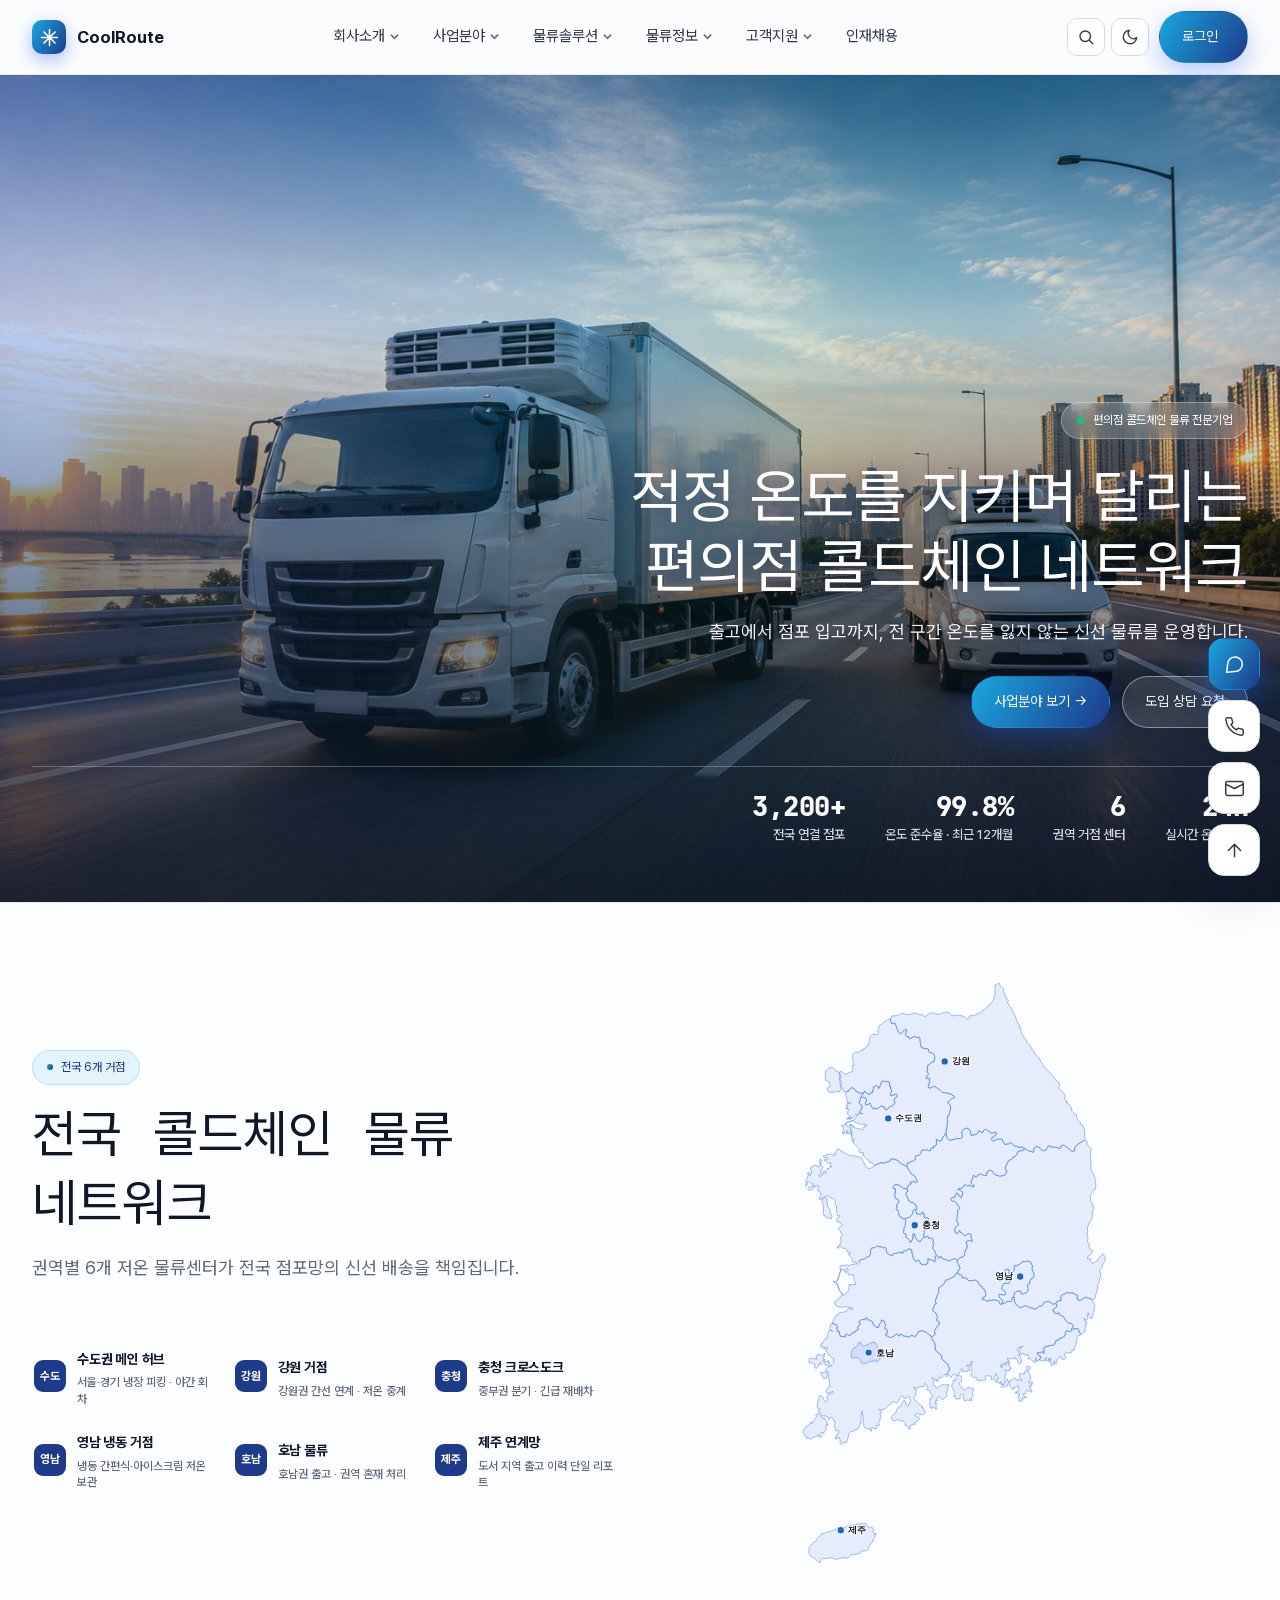
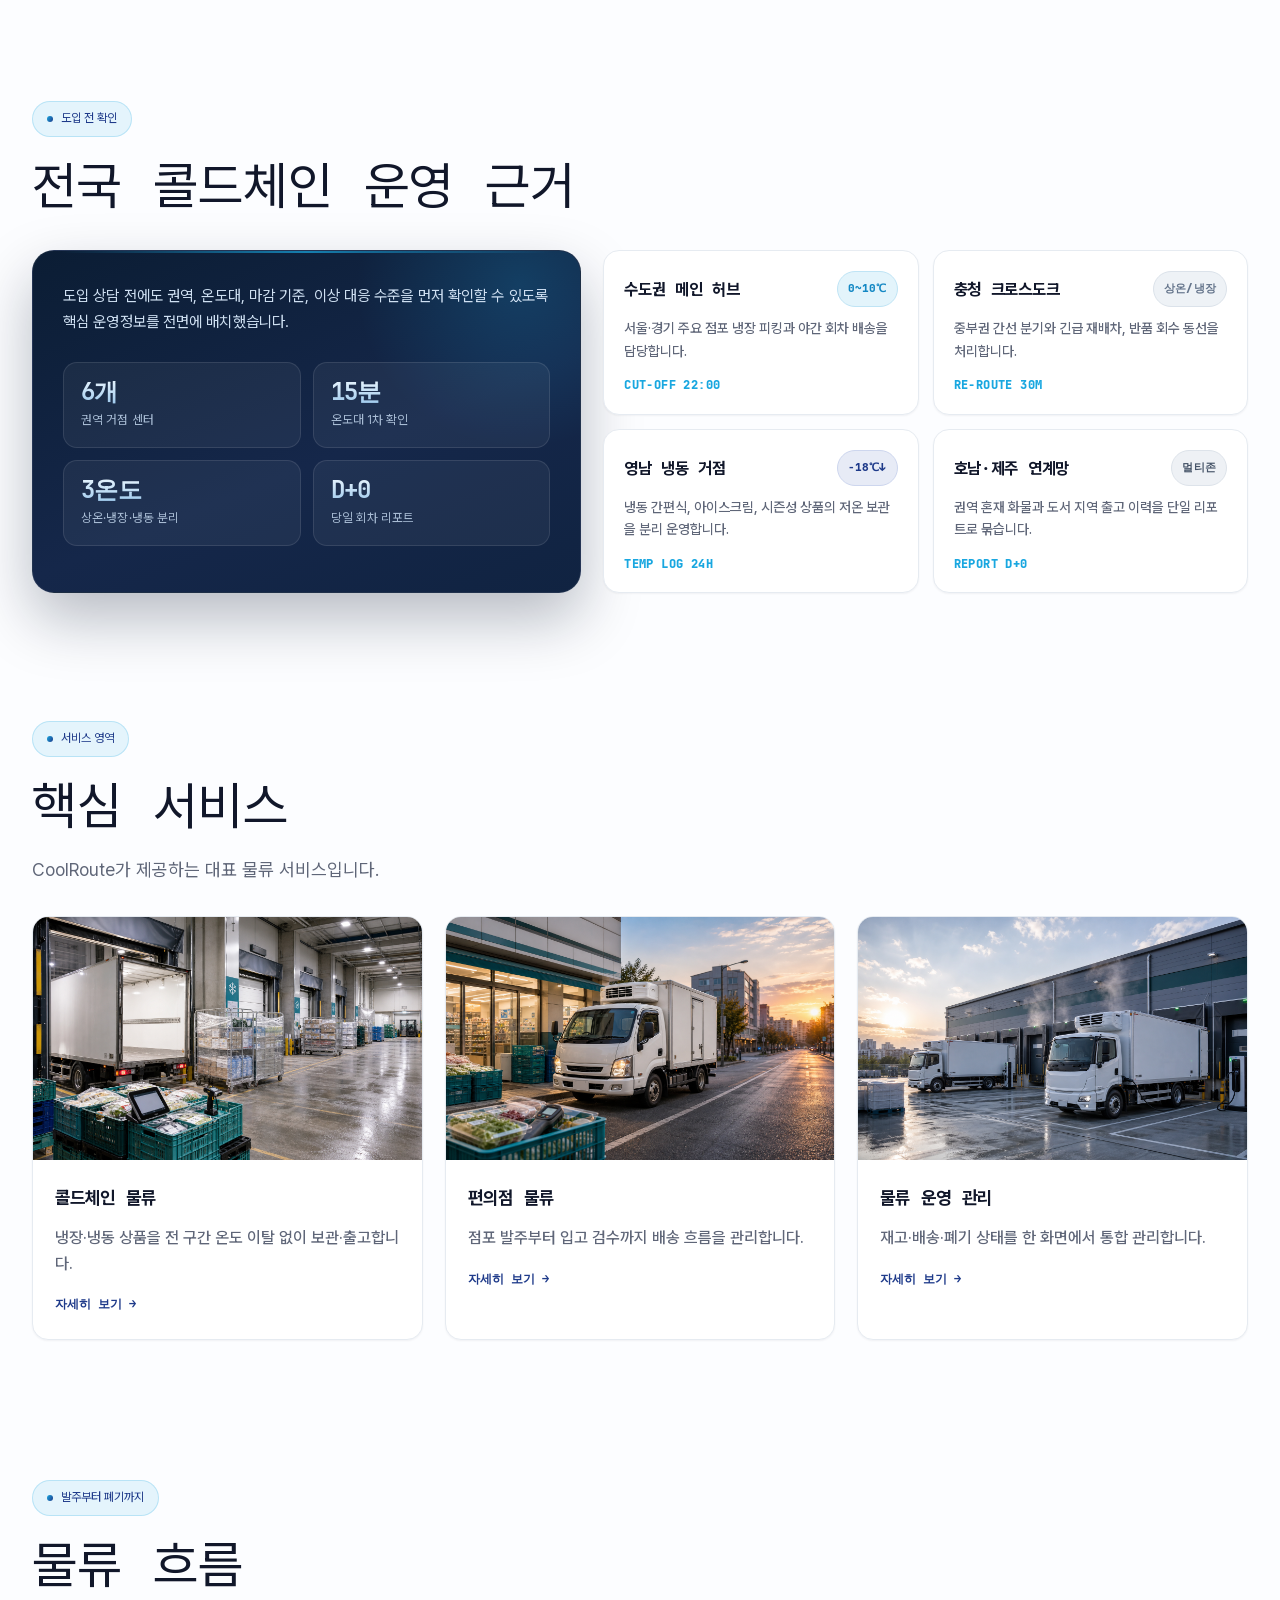
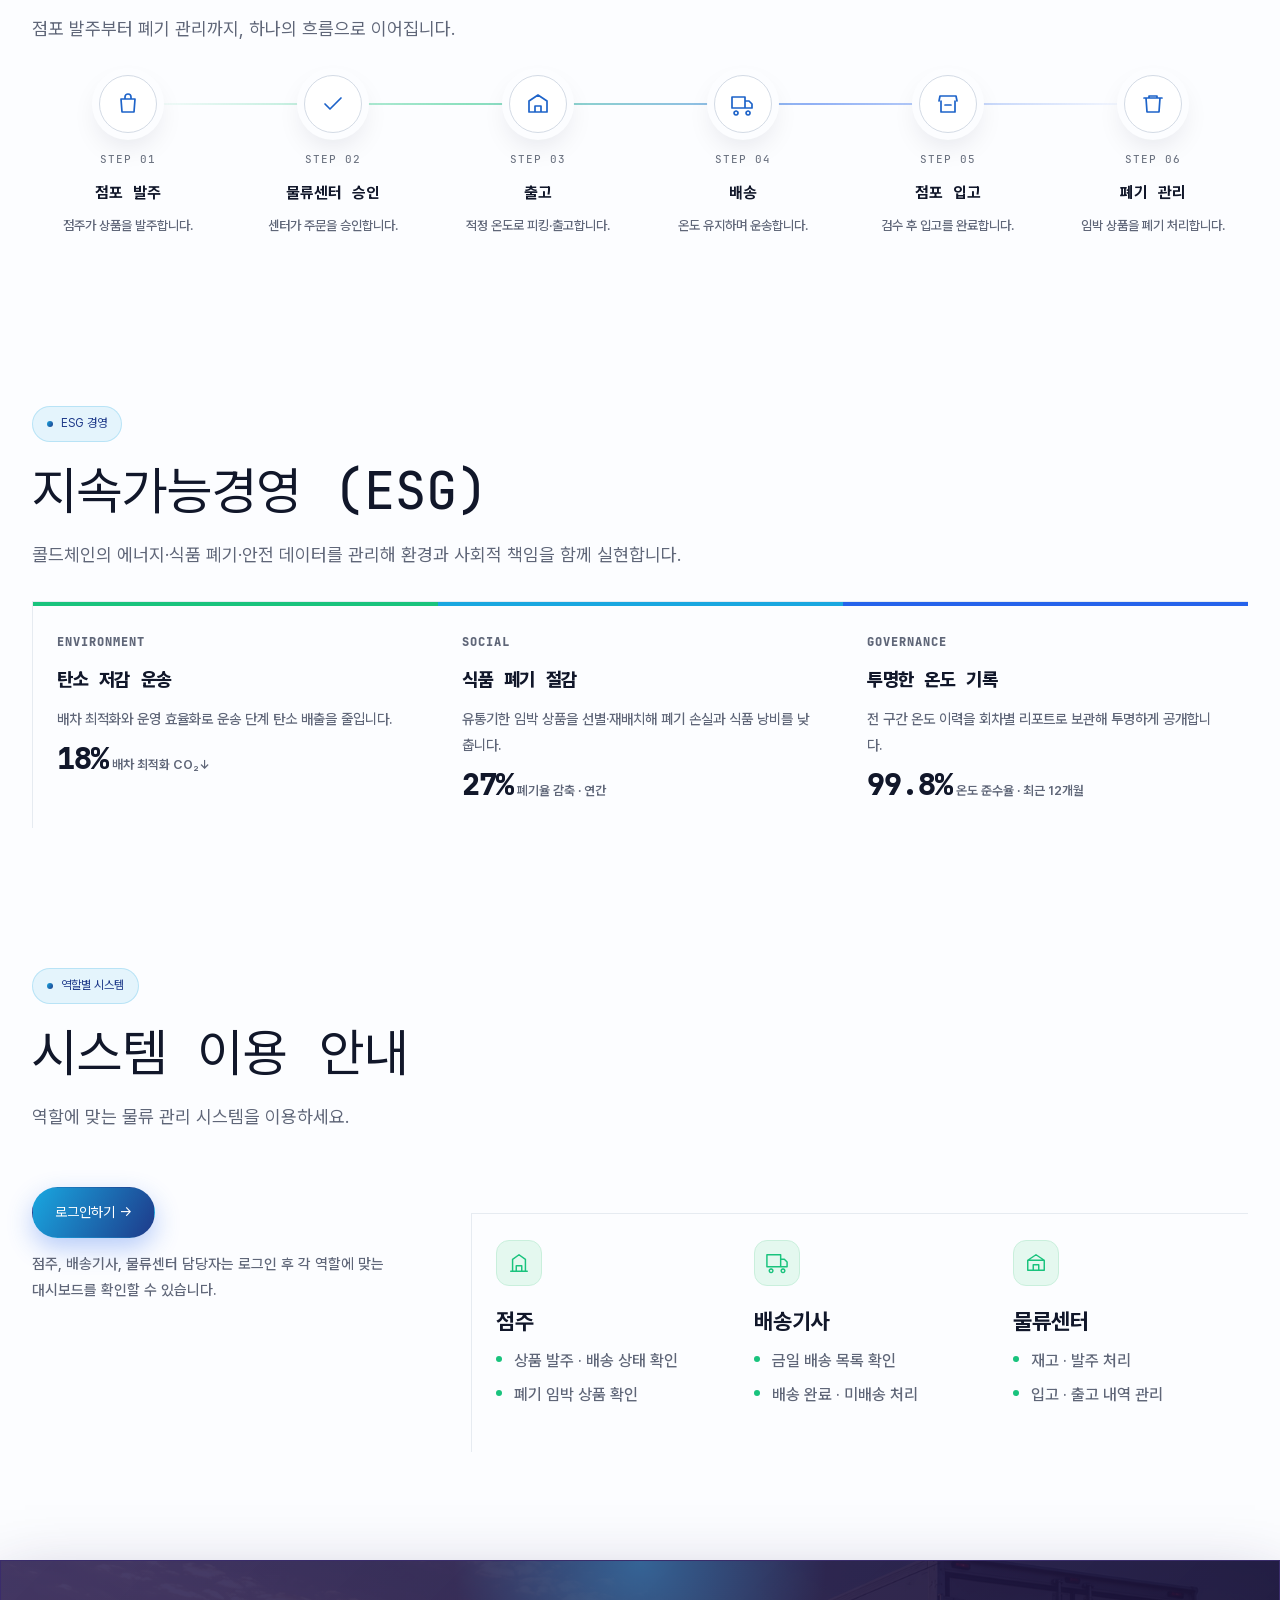
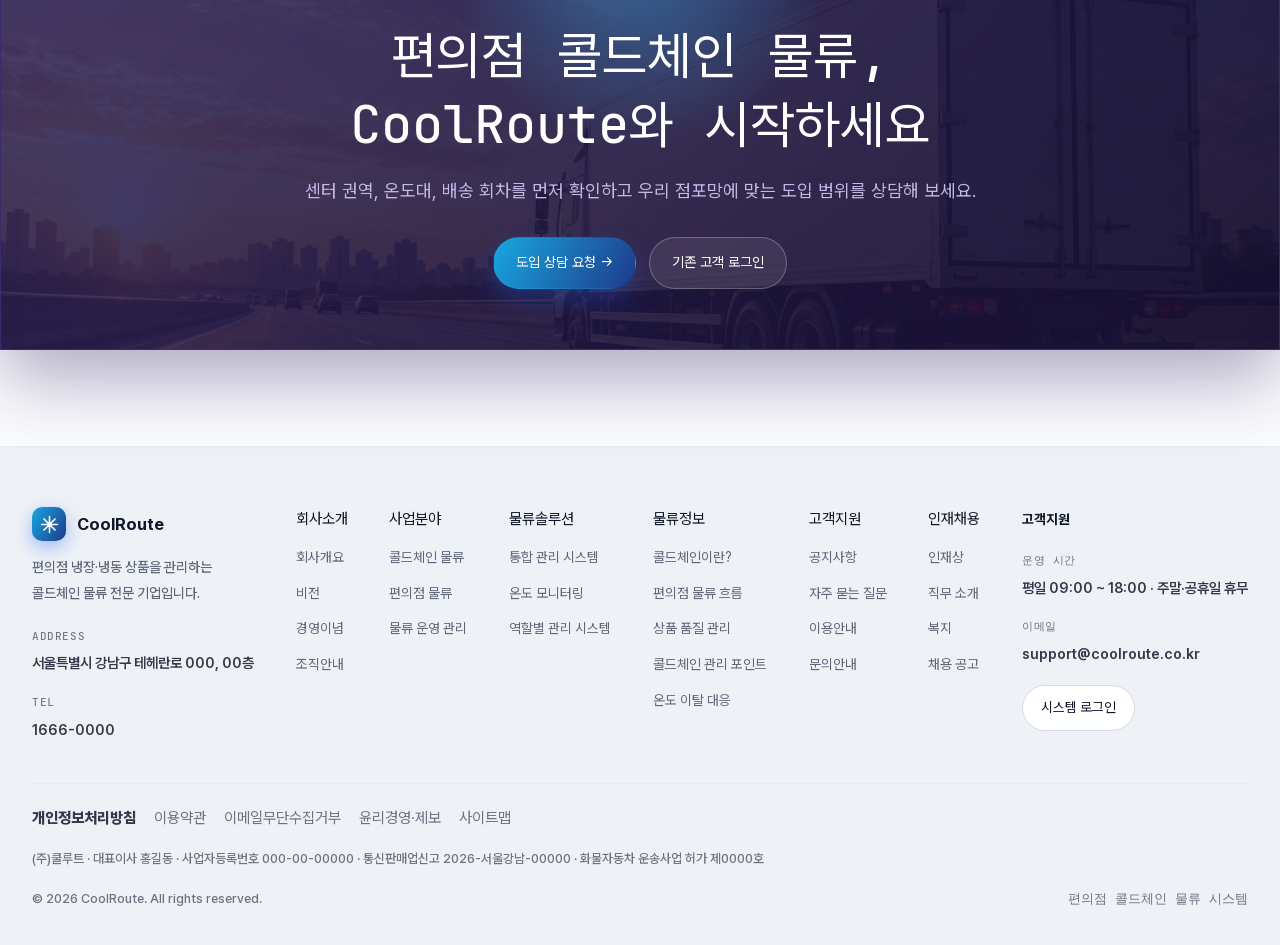
==== commit 7f055dcf: "Merge branch 'main' of https://github.com/bingak36/-1" ====
--- a/index.html
+++ b/index.html
@@ -3,7 +3,7 @@
 <head>
 <meta charset="UTF-8">
 <meta name="viewport" content="width=device-width, initial-scale=1.0">
-<title>CoolRoute — 편의점 콜드체인 물류 전문기업</title>
+<title>물류정보 | CoolRoute</title>
 <meta name="description" content="CoolRoute는 편의점 냉장·냉동 상품의 발주·배송·재고를 연결하는 콜드체인 물류 전문기업입니다. 전국 6개 저온 물류센터, 99.8% 온도 준수율, 24시간 온도 관제.">
 <meta name="keywords" content="콜드체인,편의점 물류,냉장 배송,냉동 물류,저온 물류,온도 관제,CoolRoute">
 <meta name="author" content="CoolRoute">
@@ -28,13 +28,7 @@
 <link rel="apple-touch-icon" href="data:image/svg+xml,%3Csvg xmlns='http://www.w3.org/2000/svg' viewBox='0 0 24 24'%3E%3Crect width='24' height='24' rx='6' fill='%232563eb'/%3E%3Cpath d='M12 2v20M2 12h20M5 5l14 14M19 5L5 19' stroke='white' stroke-width='2' stroke-linecap='round' fill='none'/%3E%3C/svg%3E">
 <!-- PWA manifest (inline) -->
 <link rel="manifest" href="data:application/json,%7B%22name%22%3A%22CoolRoute%22%2C%22short_name%22%3A%22CoolRoute%22%2C%22start_url%22%3A%22.%22%2C%22display%22%3A%22standalone%22%2C%22background_color%22%3A%22%23fbfafe%22%2C%22theme_color%22%3A%22%232563eb%22%7D">
-<style>
-  /* 로컬 폰트 (오프라인 동작) */
-  @font-face{font-family:'Pretendard';font-weight:45 920;font-style:normal;font-display:swap;src:url('fonts/PretendardVariable.woff2') format('woff2-variations')}
-  @font-face{font-family:'JetBrains Mono';font-weight:500;font-style:normal;font-display:swap;src:url('fonts/JetBrainsMono-Medium.woff2') format('woff2')}
-  @font-face{font-family:'JetBrains Mono';font-weight:700;font-style:normal;font-display:swap;src:url('fonts/JetBrainsMono-Bold.woff2') format('woff2')}
-  @font-face{font-family:'JetBrains Mono';font-weight:800;font-style:normal;font-display:swap;src:url('fonts/JetBrainsMono-ExtraBold.woff2') format('woff2')}
-</style>
+<link rel="stylesheet" href="styles.css">
 <!-- JSON-LD: Organization -->
 <script type="application/ld+json">
 {
@@ -49,745 +43,6 @@
   "contactPoint": {"@type": "ContactPoint", "contactType": "customer support", "email": "support@coolroute.co.kr", "areaServed": "KR", "availableLanguage": ["Korean", "English"]}
 }
 </script>
-<style>
-  @font-face{font-family:'Pretendard';font-weight:45 920;font-style:normal;font-display:swap;src:url('fonts/PretendardVariable.woff2') format('woff2-variations')}
-  @font-face{font-family:'JetBrains Mono';font-weight:500;font-style:normal;font-display:swap;src:url('fonts/JetBrainsMono-Medium.woff2') format('woff2')}
-  @font-face{font-family:'JetBrains Mono';font-weight:700;font-style:normal;font-display:swap;src:url('fonts/JetBrainsMono-Bold.woff2') format('woff2')}
-  @font-face{font-family:'JetBrains Mono';font-weight:800;font-style:normal;font-display:swap;src:url('fonts/JetBrainsMono-ExtraBold.woff2') format('woff2')}
-  :root{
-    --bg:#fcfdff;--bg2:#eef2f6;
-    --text:#11172a;--soft:#33384a;--muted:#5f6678;--dim:#6b7280;
-    --panel:#FFFFFF;--panel2:#f1f5f9;--stroke:#e6ebf1;--stroke2:#d4dbe5;
-    --cyan:#19c37d;--blue:#1d63c9;--purple:#1E3A8A;--purple-d:#1d3f86;--green:#19c37d;--cold:#19a7e0;--lime:#19c37d;--amber:#f0a52e;--red:#f0596a;
-    /* 콜드 정체성 + 온도대(상온/냉장/냉동) 시스템 */
-    --ink:#0B1530;--frost:#19a7e0;--deep:#1E3A8A;--alert:#F2603C;--paper:#F2F5F8;
-    --zone-ambient:#64748B;--zone-ambient-bg:#eef2f6;--zone-chill:#1488c4;--zone-chill-bg:#e3f4fb;--zone-frozen:#1E3A8A;--zone-frozen-bg:#e7ebf6;
-    --grad:linear-gradient(120deg,#19a7e0,#1E3A8A);
-    --shadow:0 22px 48px rgba(11,21,48,.12);--shadow-sm:0 12px 28px rgba(11,21,48,.10);
-    --sans:'Pretendard','Inter',-apple-system,'Malgun Gothic',sans-serif;
-    --mono:'JetBrains Mono',ui-monospace,'SFMono-Regular',Menlo,Consolas,monospace;
-  }
-  *{margin:0;padding:0;box-sizing:border-box}html{scroll-behavior:smooth}
-  body{font-family:var(--sans);background:var(--bg);color:var(--soft);line-height:1.7;-webkit-font-smoothing:antialiased;overflow-x:hidden}
-  a{text-decoration:none;color:inherit}
-  .wrap{max-width:1440px;margin:0 auto;padding:0 28px}
-  section{position:relative}
-  .aurora{position:fixed;inset:0;z-index:-2;background:
-     radial-gradient(1100px 600px at 82% -8%,rgba(37,99,235,.07),transparent 58%),
-     radial-gradient(900px 520px at 2% 2%,rgba(10,165,199,.07),transparent 55%),
-     radial-gradient(820px 820px at 50% 122%,rgba(37,99,235,.05),transparent 60%),var(--bg)}
-  .grain{display:none}
-  /* helpers */
-  .glass{background:rgba(255,255,255,.72);border:1px solid var(--stroke);border-radius:20px;backdrop-filter:blur(14px);box-shadow:var(--shadow)}
-  .grad{background:var(--grad);-webkit-background-clip:text;background-clip:text;color:transparent}
-  .eyebrow{display:inline-flex;align-items:center;gap:8px;font-family:var(--sans);font-size:.8rem;letter-spacing:0;color:var(--deep);font-weight:700;padding:6px 14px;border-radius:999px;background:rgba(25,167,224,.10);border:1px solid rgba(25,167,224,.22)}
-  .eyebrow:before{content:"";width:6px;height:6px;border-radius:50%;background:var(--grad)}
-  .mono{font-family:var(--mono)}
-  .pill{display:inline-flex;align-items:center;gap:8px;padding:12px 22px;border-radius:999px;font-weight:700;font-size:.94rem;cursor:pointer;border:1px solid transparent;transition:.2s;font-family:var(--sans);white-space:nowrap}
-  .pill-pri{background:var(--grad);color:#fff;box-shadow:0 10px 26px rgba(37,99,235,.32)}.pill-pri:hover{transform:translateY(-2px);box-shadow:0 14px 34px rgba(37,99,235,.42)}
-  .pill-ghost{background:#fff;border-color:var(--stroke2);color:var(--text)}.pill-ghost:hover{border-color:var(--purple);color:var(--purple);background:#f3f0fd}
-  .reveal{opacity:0;transform:translateY(18px);animation:rise .8s cubic-bezier(.2,.7,.2,1) forwards}
-  @keyframes rise{to{opacity:1;transform:none}}
-  .head{max-width:720px;margin:0 auto 48px;text-align:center}
-  .head h2{font-size:clamp(1.9rem,4.1vw,2.7rem);font-weight:800;letter-spacing:-1.4px;color:var(--text);line-height:1.15;margin:14px 0 14px}
-  .head p{color:var(--muted);font-size:1.04rem}
-  .head-left{margin-left:0;margin-right:auto;text-align:left}
-  .head-left p{max-width:560px}
-  .head-right{margin-left:auto;margin-right:0;text-align:right}
-  .head-right p{max-width:560px;margin-left:auto}
-  .head-split{max-width:none;margin:0 0 48px;text-align:left;display:grid;grid-template-columns:minmax(0,.92fr) minmax(300px,.58fr);gap:34px;align-items:end}
-  .head-split h2{margin-bottom:0}
-  .head-split p{justify-self:end;max-width:420px;padding-left:20px;border-left:3px solid rgba(25,195,125,.34);font-size:.98rem}
-  .split-section{overflow:hidden}
-  .split-section>.wrap{position:relative}
-  .split-section .head{max-width:none;margin:0;text-align:left}
-  .split-section .head-split{display:block}
-  .split-section .head-split h2{margin:14px 0}
-  .split-section .head-split p{justify-self:auto;max-width:520px;padding-left:16px}
-  .split-section .section-photo{margin:0}
-  .split-service{background:linear-gradient(90deg,#fbfafe 0 42%,#f4f8fc 42% 100%)}
-  .split-service>.wrap{display:grid;grid-template-columns:minmax(300px,.76fr) minmax(460px,1.24fr);grid-template-areas:"copy media" "cards media";gap:24px 38px;align-items:start}
-  .split-service .head{grid-area:copy;padding-top:8px}
-  .split-service .head p{max-width:380px}
-  .split-service .section-photo{grid-area:media;height:100%}
-  .split-service .section-photo img{height:100%;min-height:560px}
-  .split-service .svc3{grid-area:cards;grid-template-columns:1fr;gap:12px}
-  .split-service .card{padding:20px}
-  .split-service .card .ico{width:40px;height:40px;margin-bottom:12px}
-  .split-flow{background:linear-gradient(90deg,#f3f7fb 0 64%,#fbfafe 64% 100%)}
-  .split-flow>.wrap{display:grid;grid-template-columns:1.34fr .66fr;grid-template-areas:"steps copy";gap:38px;align-items:center}
-  .split-flow .head{grid-area:copy}
-  .split-flow .flow{grid-area:steps;margin:0;grid-template-columns:repeat(3,1fr);gap:20px 16px}
-  .split-flow .flow:before{display:none}
-  .split-flow .step{text-align:left;padding:18px 0;border-bottom:1px solid var(--stroke)}
-  .split-flow .step .nd{margin:0 0 12px;box-shadow:var(--shadow-sm)}
-  .split-cold{background:linear-gradient(90deg,#f3f7fb 0 52%,#fbfafe 52% 100%)}
-  .split-cold>.wrap{display:grid;grid-template-columns:1.05fr .95fr;grid-template-areas:"media copy" "media points";gap:24px 38px;align-items:start}
-  .split-cold .head{grid-area:copy}
-  .split-cold .section-photo{grid-area:media;height:100%}
-  .split-cold .section-photo img{height:100%;min-height:510px}
-  .split-cold .points{grid-area:points;grid-template-columns:repeat(2,1fr);gap:14px}
-  .split-cold .pt{padding:18px}
-  .split-assurance{background:linear-gradient(90deg,#fbfafe 0 42%,#f1f7fb 42% 100%)}
-  .split-assurance>.wrap{display:grid;grid-template-columns:.78fr 1.22fr;grid-template-areas:"copy process" "panel process";gap:22px 38px;align-items:start}
-  .split-assurance .head{grid-area:copy}
-  .split-assurance .assurance-grid{display:contents}
-  .split-assurance .assurance-panel{grid-area:panel}
-  .split-assurance .protocol{grid-area:process}
-  .split-system{background:linear-gradient(90deg,#f3f7fb 0 36%,#fbfafe 36% 100%)}
-  .split-system>.wrap{display:grid;grid-template-columns:.68fr 1.32fr;grid-template-areas:"copy roles" "action roles";gap:24px 38px;align-items:start}
-  .split-system .head{grid-area:copy}
-  .split-system .roles{grid-area:roles}
-  .system-action{grid-area:action;text-align:left;margin-top:0}
-  .system-action p{color:var(--muted);font-size:.92rem;margin-top:14px;max-width:360px}
-  .tag{display:inline-flex;align-items:center;gap:7px;font-size:.72rem;font-weight:700;letter-spacing:.4px;padding:5px 12px;border-radius:999px;font-family:var(--mono)}
-  .blist{list-style:none;margin-top:14px}
-  .blist li{position:relative;padding-left:18px;color:var(--muted);font-size:.9rem;margin-bottom:8px}
-  .blist li:before{content:"";position:absolute;left:0;top:8px;width:6px;height:6px;border-radius:50%;background:var(--cyan)}
-  /* ===== HEADER ===== */
-  header{position:sticky;top:0;z-index:100;background:rgba(251,252,254,.82);backdrop-filter:blur(16px);border-bottom:1px solid var(--stroke)}
-  nav{display:flex;align-items:center;justify-content:space-between;height:74px;gap:20px}
-  .brand{display:flex;align-items:center;gap:11px;font-weight:800;font-size:1.22rem;color:var(--text);letter-spacing:-.4px;flex-shrink:0;cursor:pointer}
-  .brand .mk{width:34px;height:34px;border-radius:10px;background:var(--grad);display:grid;place-items:center;box-shadow:0 6px 18px rgba(37,99,235,.4)}
-  .brand .mk svg{width:19px;height:19px;stroke:#fff;fill:none;stroke-width:2;stroke-linecap:round}
-  .menu{display:flex;gap:4px;align-items:center;list-style:none}
-  .menu>li{position:relative}
-  .menu>li>a{display:flex;align-items:center;gap:5px;padding:10px 15px;border-radius:10px;font-weight:600;color:var(--soft);font-size:.95rem;transition:.16s;cursor:pointer}
-  .menu>li>a:hover{color:var(--text);background:#f1edfb}
-  .menu>li>a.current{color:var(--purple-d);background:#f1edfb}
-  .menu>li>a .cv{width:9px;height:9px;stroke:var(--dim);fill:none;stroke-width:2;transition:.2s}
-  .menu>li:hover>a .cv{stroke:var(--blue);transform:rotate(180deg)}
-  .sub{position:absolute;top:calc(100% + 10px);left:0;min-width:190px;padding:9px;border-radius:14px;
-    background:#fff;border:1px solid var(--stroke);box-shadow:0 24px 50px rgba(23,43,77,.16);
-    opacity:0;visibility:hidden;transform:translateY(8px);transition:.2s;list-style:none}
-  .menu>li:hover .sub{opacity:1;visibility:visible;transform:translateY(0)}
-  .sub:before{content:"";position:absolute;top:-10px;left:0;right:0;height:10px}
-  .sub a{display:flex;align-items:center;gap:9px;padding:10px 12px;border-radius:9px;font-size:.9rem;color:var(--soft);transition:.14s;cursor:pointer}
-  .sub a:hover{background:#f2eefd;color:var(--purple)}
-  .sub a i{width:5px;height:5px;border-radius:50%;background:var(--cyan)}
-  .nav-right{display:flex;align-items:center;gap:10px;flex-shrink:0}
-  .login{position:relative}
-  .login>a{display:flex;align-items:center;gap:7px}
-  .login .sub{left:auto;right:0;min-width:222px}
-  .login .sub a{justify-content:space-between}
-  .login .sub a span{display:flex;align-items:center;gap:9px}
-  .login .sub a small{color:var(--dim);font-family:var(--mono);font-size:.72rem}
-  .role-i{width:26px;height:26px;border-radius:7px;background:#e4f8ef;display:grid;place-items:center}
-  .role-i svg{width:14px;height:14px;stroke:var(--cyan);fill:none;stroke-width:1.7;stroke-linecap:round;stroke-linejoin:round}
-  .burger{display:none;flex-direction:column;gap:5px;background:none;border:none;cursor:pointer}.burger span{width:24px;height:2px;background:var(--text);border-radius:2px}
-  /* ===== MULTI-PAGE ROUTER ===== */
-  .page{display:none}
-  .page.active{display:block;animation:pagein .5s cubic-bezier(.2,.7,.2,1) both}
-  @keyframes pagein{from{opacity:0;transform:translateY(12px)}to{opacity:1;transform:none}}
-  .pagehero{padding:60px 0 44px;background:linear-gradient(180deg,#f1edfd,#f7f8fd);border-bottom:1px solid var(--stroke);position:relative;overflow:hidden}
-  .pagehero:before{content:"";position:absolute;width:520px;height:520px;border-radius:50%;background:radial-gradient(circle,rgba(37,99,235,.13),transparent 62%);top:-280px;right:-60px;pointer-events:none}
-  .pagehero .wrap{position:relative}
-  .crumb{font-family:var(--mono);font-size:.74rem;color:var(--dim);letter-spacing:.4px;margin-bottom:14px;display:flex;align-items:center;gap:8px}
-  .crumb a:hover{color:var(--purple-d)}.crumb b{color:var(--purple-d);font-weight:700}
-  .pagehero h1{font-size:clamp(2rem,4.6vw,2.9rem);font-weight:800;letter-spacing:-1.4px;color:var(--text);line-height:1.12}
-  .pagehero p{color:var(--muted);font-size:1.04rem;margin-top:14px;max-width:640px}
-  .subnav{position:sticky;top:73px;z-index:40;background:rgba(251,250,254,.92);backdrop-filter:blur(14px);border-bottom:1px solid var(--stroke)}
-  .subnav .wrap{display:flex;gap:4px;overflow-x:auto;padding-top:11px;padding-bottom:11px}
-  .subnav a{white-space:nowrap;padding:9px 16px;border-radius:999px;font-size:.9rem;font-weight:600;color:var(--muted);transition:.15s;cursor:pointer}
-  .subnav a:hover{background:#f1edfb;color:var(--text)}
-  .subnav a.on{background:var(--grad);color:#fff}
-  .pg-sec{padding:70px 0;scroll-margin-top:140px}
-  .pg-sec.alt{background:linear-gradient(180deg,#faf8ff,#f6f8fd);border-top:1px solid var(--stroke);border-bottom:1px solid var(--stroke)}
-  #values,#vision,#org,#roles,#monitor,#flow,#quality,#faq,#contact,.tabpanel{scroll-margin-top:140px}
-  /* ===== HERO ===== */
-  .hero{padding:74px 0 60px}
-  .hero-grid{display:grid;grid-template-columns:1.05fr .95fr;gap:54px;align-items:center}
-  .chip{display:inline-flex;align-items:center;gap:9px;padding:7px 15px;border-radius:999px;background:#fff;border:1px solid var(--stroke);font-size:.83rem;font-weight:600;color:var(--soft);margin-bottom:24px;box-shadow:var(--shadow-sm)}
-  .chip .live{width:7px;height:7px;border-radius:50%;background:var(--lime);box-shadow:0 0 0 0 rgba(22,163,74,.5);animation:beat 1.8s infinite}
-  @keyframes beat{0%{box-shadow:0 0 0 0 rgba(22,163,74,.45)}70%{box-shadow:0 0 0 8px rgba(22,163,74,0)}100%{box-shadow:0 0 0 0 rgba(22,163,74,0)}}
-  .hero h1{font-size:clamp(2.6rem,6vw,4.3rem);font-weight:800;letter-spacing:-2.3px;line-height:1.08;color:var(--text)}
-  .hero .lead{color:var(--muted);font-size:1.16rem;max-width:486px;margin:24px 0 34px}
-  .hero-cta{display:flex;gap:12px;flex-wrap:wrap}
-  .trust{display:flex;gap:34px;margin-top:40px;padding-top:26px;border-top:1px solid var(--stroke);flex-wrap:wrap}
-  .trust .it{display:flex;flex-direction:column}
-  .trust .n{font-family:var(--mono);font-size:1.5rem;font-weight:700;color:var(--text);letter-spacing:-.5px}
-  .trust .l{font-size:.8rem;color:var(--dim);margin-top:2px}
-  .hero h1{word-break:keep-all}
-  .hero h1 .grad{display:inline-block;white-space:nowrap}
-  .ops-actions{display:grid;grid-template-columns:repeat(4,1fr);gap:10px;margin:26px 0 0;max-width:660px}
-  .op-action{display:flex;flex-direction:column;gap:5px;min-height:92px;padding:15px;border-radius:16px;background:#fff;border:1px solid var(--stroke);box-shadow:var(--shadow-sm);transition:.18s}
-  .op-action:hover{transform:translateY(-3px);border-color:rgba(25,195,125,.45);box-shadow:0 16px 34px rgba(25,95,120,.12)}
-  .op-action b{font-size:.92rem;color:var(--text);letter-spacing:-.2px}
-  .op-action span{font-size:.76rem;color:var(--muted);line-height:1.45}
-  .op-action i{width:26px;height:26px;border-radius:9px;display:grid;place-items:center;background:#e8fbf3;color:#108a57;font-style:normal;font-family:var(--mono);font-size:.72rem;font-weight:800}
-  .proof-section{padding:58px 0;background:#fff;border-bottom:1px solid var(--stroke)}
-  .proof-section .head{max-width:none}
-  .proof-section .head-left p{max-width:none}
-  .proof-layout{display:grid;grid-template-columns:.92fr 1.08fr;gap:24px;align-items:stretch}
-  .proof-copy{padding:30px;border-radius:20px;background:linear-gradient(135deg,#10253d,#22325f);color:#fff;box-shadow:0 24px 52px rgba(16,37,61,.2)}
-  .proof-copy .eyebrow{background:rgba(255,255,255,.12);border-color:rgba(255,255,255,.18);color:#bfe8d4}
-  .proof-copy .eyebrow:before{background:#19c37d}
-  .proof-copy h2{font-size:clamp(1.7rem,3.4vw,2.3rem);line-height:1.18;letter-spacing:-1px;margin:18px 0 12px;color:#fff}
-  .proof-copy p{color:#dbe5f0;font-size:.98rem}
-  .proof-metrics{display:grid;grid-template-columns:repeat(2,1fr);gap:12px;margin-top:24px}
-  .proof-metric{padding:15px;border-radius:14px;background:rgba(255,255,255,.1);border:1px solid rgba(255,255,255,.16)}
-  .proof-metric b{display:block;font-family:var(--mono);font-size:1.34rem;color:#fff;letter-spacing:-.4px}
-  .proof-metric span{display:block;margin-top:2px;font-size:.76rem;color:#b9c8d9}
-  .network-list{display:grid;grid-template-columns:repeat(2,1fr);gap:12px}
-  .network-card{min-height:118px;padding:18px;border-radius:18px;background:var(--panel);border:1px solid var(--stroke);box-shadow:var(--shadow-sm)}
-  .network-card .area{display:flex;align-items:center;justify-content:space-between;gap:10px;margin-bottom:12px}
-  .network-card h3{color:var(--text);font-size:1rem;font-weight:800;letter-spacing:-.3px}
-  .network-card .temp{font-family:var(--mono);font-size:.72rem;font-weight:800;color:#108a57;background:#e4f8ef;border:1px solid #c9efdc;border-radius:999px;padding:4px 9px;white-space:nowrap}
-  .network-card p{font-size:.86rem;color:var(--muted);line-height:1.55}
-  .network-card small{display:block;margin-top:10px;font-family:var(--mono);font-size:.72rem;color:var(--blue);font-weight:800}
-  .assurance{background:linear-gradient(180deg,#fbfafe,#f4f7fb)}
-  .assurance-grid{display:grid;grid-template-columns:.9fr 1.1fr;gap:22px;align-items:start}
-  .assurance-panel{padding:28px;border-radius:20px;background:#fff;border:1px solid var(--stroke);box-shadow:var(--shadow-sm)}
-  .assurance-panel h3{color:var(--text);font-size:1.28rem;font-weight:800;letter-spacing:-.5px;margin-bottom:10px}
-  .assurance-panel p{color:var(--muted);font-size:.94rem}
-  .assurance-tags{display:flex;flex-wrap:wrap;gap:8px;margin-top:18px}
-  .assurance-tags span{font-family:var(--mono);font-size:.75rem;font-weight:800;padding:7px 10px;border-radius:999px;background:#eef8ff;border:1px solid #d6edf8;color:#1175a5}
-  .protocol{display:grid;gap:12px}
-  .protocol-step{display:grid;grid-template-columns:58px 1fr auto;gap:16px;align-items:center;padding:16px 18px;border-radius:18px;background:#fff;border:1px solid var(--stroke);box-shadow:var(--shadow-sm)}
-  .protocol-step .num{width:46px;height:46px;border-radius:15px;display:grid;place-items:center;font-family:var(--mono);font-weight:800;color:#fff;background:linear-gradient(135deg,#19c37d,#19a7e0)}
-  .protocol-step h4{color:var(--text);font-size:1rem;font-weight:800;letter-spacing:-.3px}
-  .protocol-step p{color:var(--muted);font-size:.86rem;line-height:1.5}
-  .protocol-step .time{font-family:var(--mono);font-weight:800;color:var(--blue);font-size:.8rem;white-space:nowrap}
-  /* hero console */
-  .console{padding:24px;box-shadow:0 40px 90px rgba(37,99,235,.16),0 12px 30px rgba(58,40,120,.07)}
-  .cs-top{display:flex;align-items:center;justify-content:space-between;margin-bottom:18px}
-  .cs-top .t{display:flex;align-items:center;gap:9px;font-size:.9rem;font-weight:700;color:var(--text)}
-  .cs-top .t i{width:8px;height:8px;border-radius:50%;background:var(--lime);animation:beat 1.8s infinite}
-  .cs-body{display:grid;grid-template-columns:auto 1fr;gap:22px;align-items:center}
-  .gauge{position:relative;width:150px;height:150px;border-radius:50%;
-    background:conic-gradient(from 90deg,#22c3ee,#2563eb 99.5%,#ece9f7 99.5%);filter:drop-shadow(0 8px 18px rgba(37,99,235,.25))}
-  .gauge::before{content:"";position:absolute;inset:13px;border-radius:50%;background:#fff;border:1px solid var(--stroke)}
-  .gauge .c{position:absolute;inset:0;display:grid;place-items:center;text-align:center}
-  .gauge .c b{font-family:var(--mono);font-size:1.66rem;font-weight:700;color:var(--text);letter-spacing:-.5px}
-  .gauge .c span{font-size:.72rem;color:var(--muted)}
-  .zlist{display:flex;flex-direction:column;gap:13px}
-  .zrow .zh{display:flex;align-items:center;justify-content:space-between;margin-bottom:6px}
-  .zrow .zl{display:flex;align-items:center;gap:8px;font-size:.86rem;color:var(--soft);font-weight:600}
-  .zrow .zl .d{width:8px;height:8px;border-radius:50%}
-  .zrow .zv{font-family:var(--mono);font-size:.92rem;color:var(--text);font-weight:600}
-  .bar{height:6px;border-radius:99px;background:#eee9fa;overflow:hidden}
-  .bar span{display:block;height:100%;border-radius:99px;animation:grow 1.3s cubic-bezier(.2,.7,.2,1) both}
-  @keyframes grow{from{width:0}}
-  .d.room,.f.room{background:var(--amber)}.d.chill,.f.chill{background:var(--green)}.d.cold,.f.cold{background:var(--cold)}
-  .route{margin-top:18px;padding-top:16px;border-top:1px solid var(--stroke);display:flex;align-items:center;gap:12px}
-  .route svg{flex:1;height:30px;overflow:visible}
-  .route .lbl{font-family:var(--mono);font-size:.74rem;color:var(--muted);white-space:nowrap}
-  /* marquee */
-  .marq{border-top:1px solid var(--stroke);border-bottom:1px solid var(--stroke);padding:20px 0;overflow:hidden;background:#fff}
-  .mq-cap{display:block;text-align:center;font-size:.8rem;color:var(--dim);font-weight:600;letter-spacing:.3px;margin-bottom:16px}
-  .marq .row{display:flex;gap:54px;width:max-content;animation:slide 26s linear infinite;align-items:center}
-  .marq .row span{font-weight:800;color:#c5bedd;font-size:1.05rem;letter-spacing:.5px;white-space:nowrap}
-  @keyframes slide{to{transform:translateX(-50%)}}
-  /* generic cards */
-  .card{padding:26px;border-radius:18px;background:var(--panel);border:1px solid var(--stroke);transition:.22s;box-shadow:var(--shadow-sm)}
-  .card:hover{transform:translateY(-4px);border-color:var(--stroke2);box-shadow:var(--shadow)}
-  .ico{width:46px;height:46px;border-radius:13px;background:#e4f8ef;border:1px solid #c9efdc;display:grid;place-items:center;margin-bottom:16px}
-  .ico svg{width:22px;height:22px;stroke:var(--cyan);fill:none;stroke-width:1.6;stroke-linecap:round;stroke-linejoin:round}
-  .card h3{color:var(--text);font-size:1.14rem;font-weight:700;margin-bottom:8px;letter-spacing:-.3px}
-  .card p{color:var(--muted);font-size:.93rem}
-  .card .meta{margin-top:12px;font-family:var(--mono);font-size:.82rem;color:var(--blue);font-weight:700}
-  /* home core-service */
-  .svc3{display:grid;grid-template-columns:repeat(3,1fr);gap:20px}
-  .svc3 .card{display:flex;flex-direction:column}
-  .svc3 .card .meta{margin-top:auto;padding-top:14px}
-  /* ABOUT */
-  .about-grid{display:grid;grid-template-columns:1.1fr 1fr;gap:24px;align-items:stretch}
-  .overview{padding:34px}
-  .overview h3{font-size:1.4rem;color:var(--text);font-weight:800;letter-spacing:-.6px;margin-bottom:12px}
-  .overview p{color:var(--muted);font-size:.98rem}
-  .ov-stats{display:grid;grid-template-columns:repeat(2,1fr);gap:14px;margin-top:24px}
-  .ov-stats .s{padding:16px;border-radius:13px;background:var(--panel2);border:1px solid var(--stroke)}
-  .ov-stats .s b{font-family:var(--mono);font-size:1.28rem;color:var(--text);display:block;letter-spacing:-.5px}
-  .ov-stats .s small{font-size:.78rem;color:var(--dim)}
-  .vision{padding:34px;display:flex;flex-direction:column;justify-content:center;align-items:flex-start;background:
-    linear-gradient(135deg,rgba(37,99,235,.1),rgba(25,195,125,.08)),#fff;border:1px solid var(--stroke);box-shadow:var(--shadow)}
-  .vision .eyebrow{margin-bottom:14px}
-  .vision h3{font-size:1.66rem;font-weight:800;letter-spacing:-1px;color:var(--text);line-height:1.28}
-  .vision p{color:var(--soft);margin-top:14px;font-size:.98rem}
-  .values{display:grid;grid-template-columns:repeat(3,1fr);gap:20px;margin-top:24px}
-  .org{display:grid;grid-template-columns:repeat(4,1fr);gap:16px;margin-top:24px}
-  .org .t{padding:22px;border-radius:15px;background:var(--panel);border:1px solid var(--stroke);transition:.2s;box-shadow:var(--shadow-sm)}
-  .org .t:hover{border-color:var(--stroke2);transform:translateY(-3px);box-shadow:var(--shadow)}
-  .org .t .k{font-family:var(--mono);font-size:.72rem;color:var(--blue);letter-spacing:1px}
-  .org .t h4{color:var(--text);font-size:1.04rem;margin:8px 0 6px;font-weight:700}
-  .org .t p{color:var(--muted);font-size:.86rem}
-  .subhead{display:flex;align-items:center;gap:12px;margin:46px 0 22px}
-  .subhead h3{font-size:1.4rem;font-weight:800;color:var(--text);letter-spacing:-.5px}
-  /* BUSINESS tabs */
-  .tabwrap{text-align:center;margin-bottom:40px}
-  .tabs{display:inline-flex;gap:6px;padding:6px;border-radius:16px;background:#fff;border:1px solid var(--stroke);box-shadow:var(--shadow-sm);flex-wrap:wrap;justify-content:center}
-  .tab{border:none;background:none;cursor:pointer;font-family:var(--sans);font-weight:700;font-size:.95rem;color:var(--muted);padding:12px 22px;border-radius:11px;transition:.18s;display:inline-flex;align-items:center;gap:9px}
-  .tab svg{width:18px;height:18px;stroke:currentColor;fill:none;stroke-width:1.7;stroke-linecap:round;stroke-linejoin:round}
-  .tab:hover{color:var(--text);background:var(--panel2)}
-  .tab.on{color:#fff;background:var(--grad);box-shadow:0 8px 20px rgba(37,99,235,.32)}
-  .tabpanel{display:none}
-  .tabpanel.on{display:grid;grid-template-columns:1.05fr .95fr;gap:36px;align-items:center;animation:rise .5s ease both}
-  .tabpanel .pl h3{font-size:1.74rem;color:var(--text);font-weight:800;letter-spacing:-.6px;margin-bottom:12px}
-  .tabpanel .pl .lead2{color:var(--muted);font-size:1.02rem}
-  .tabpanel .pl .pipe{margin-top:20px}
-  .mini-h{font-family:var(--mono);font-size:.72rem;font-weight:700;letter-spacing:.6px;text-transform:uppercase;color:var(--muted);padding-bottom:12px;margin-bottom:4px;border-bottom:1px solid var(--stroke)}
-  .numb{font-family:var(--mono);font-size:.72rem;font-weight:700;color:#fff;background:var(--grad);width:26px;height:26px;border-radius:8px;display:grid;place-items:center;flex-shrink:0}
-  .cm-row .kk{display:flex;align-items:center;gap:11px;color:var(--soft);font-weight:600;font-size:.9rem}
-  .cm-val{font-family:var(--mono);font-weight:700;color:var(--text);font-size:.95rem}
-  .st.risk{color:var(--red);background:rgba(240,89,106,.13)}
-  @media(max-width:980px){.tabpanel.on{grid-template-columns:1fr}}
-  /* POINTS */
-  .points{display:grid;grid-template-columns:repeat(4,1fr);gap:18px}
-  .pt{padding:24px;border-radius:18px;background:var(--panel);border:1px solid var(--stroke);border-top:3px solid var(--cyan);transition:.22s;box-shadow:var(--shadow-sm)}
-  .pt:hover{transform:translateY(-4px);box-shadow:var(--shadow)}
-  .pt.chill{border-top-color:var(--cyan)}.pt.cold{border-top-color:var(--blue)}.pt.warn{border-top-color:var(--amber)}.pt.risk{border-top-color:var(--red)}
-  .pt .ptop{display:flex;align-items:center;justify-content:space-between;margin-bottom:14px}
-  .pt .temp{font-family:var(--mono);font-size:1.15rem;font-weight:700;color:var(--text)}
-  .bdg{font-family:var(--mono);font-size:.66rem;font-weight:700;padding:4px 10px;border-radius:999px;letter-spacing:.3px}
-  .bdg.ok{color:var(--lime);background:rgba(22,163,74,.12)}
-  .bdg.warn{color:var(--amber);background:rgba(224,138,30,.14)}
-  .bdg.risk{color:var(--red);background:rgba(229,86,75,.13)}
-  .pt h4{color:var(--text);font-size:1.04rem;font-weight:700;margin-bottom:7px}
-  .pt p{color:var(--muted);font-size:.88rem}
-  /* SOLUTION */
-  .sol-feature{padding:34px;display:grid;grid-template-columns:1.1fr .9fr;gap:28px;align-items:center;margin-bottom:22px}
-  .sol-feature h3{font-size:1.5rem;color:var(--text);font-weight:800;letter-spacing:-.6px;margin-bottom:12px}
-  .sol-feature p{color:var(--muted);font-size:.98rem}
-  .pipe{display:flex;flex-wrap:wrap;gap:9px;margin-top:18px}
-  .pipe span{font-family:var(--mono);font-size:.8rem;padding:7px 13px;border-radius:9px;background:#e4f8ef;border:1px solid #c9efdc;color:#108a57}
-  .console-mini{padding:18px;background:#fff;border:1px solid var(--stroke);border-radius:16px;box-shadow:var(--shadow-sm)}
-  .cm-row{display:flex;align-items:center;justify-content:space-between;padding:11px 0;border-bottom:1px solid var(--stroke);font-size:.88rem}
-  .cm-row:last-child{border:none}
-  .cm-row .k{color:var(--soft);display:flex;align-items:center;gap:9px;font-weight:600}
-  .cm-row .k svg{width:16px;height:16px;stroke:var(--cyan);fill:none;stroke-width:1.7}
-  .st{font-family:var(--mono);font-size:.72rem;font-weight:700;padding:3px 11px;border-radius:999px}
-  .st.ok{color:var(--lime);background:rgba(22,163,74,.12)}
-  .st.warn{color:var(--amber);background:rgba(224,138,30,.14)}
-  .roles{display:grid;grid-template-columns:repeat(3,1fr);gap:18px}
-  .role{padding:26px;border-radius:18px;background:var(--panel);border:1px solid var(--stroke);transition:.22s;box-shadow:var(--shadow-sm)}
-  .role:hover{transform:translateY(-4px);border-color:var(--stroke2);box-shadow:var(--shadow)}
-  .role .ico{margin-bottom:18px}
-  .role h4{color:var(--text);font-size:1.12rem;font-weight:700;margin-bottom:4px}
-  .role .blist{margin:8px 0 18px}
-  .role a{font-size:.86rem;font-weight:700;color:var(--blue);display:inline-flex;align-items:center;gap:6px}
-  .note{display:flex;align-items:center;gap:12px;margin-top:22px;padding:16px 20px;border-radius:14px;background:#efebfe;border:1px solid #ddd6f5;font-size:.92rem;color:var(--soft)}
-  .note svg{width:20px;height:20px;stroke:var(--blue);fill:none;stroke-width:1.7;flex-shrink:0}
-  .sol-cta{margin-top:24px;padding:30px;border-radius:20px;text-align:center;background:linear-gradient(135deg,rgba(37,99,235,.1),rgba(25,195,125,.08)),#fff;border:1px solid var(--stroke);box-shadow:var(--shadow-sm)}
-  .sol-cta h3{color:var(--text);font-size:1.3rem;font-weight:800;letter-spacing:-.5px;margin-bottom:8px}
-  .sol-cta p{color:var(--muted);margin-bottom:20px}
-  /* INFO */
-  .define{padding:30px 34px;margin-bottom:30px;display:flex;gap:22px;align-items:center}
-  .define .q{font-family:var(--mono);font-size:2.4rem;font-weight:700;color:transparent;-webkit-text-stroke:1.5px var(--blue);line-height:1}
-  .define h3{color:var(--text);font-size:1.2rem;font-weight:800;margin-bottom:6px}
-  .define p{color:var(--muted);font-size:.96rem}
-  .flow{display:grid;grid-template-columns:repeat(6,1fr);gap:14px;position:relative;margin-bottom:30px}
-  .flow:before{content:"";position:absolute;top:28px;left:8%;right:8%;height:2px;background:linear-gradient(90deg,transparent,rgba(25,195,125,.5),rgba(37,99,235,.5),transparent)}
-  .step{text-align:center;position:relative}
-  .step .nd{width:58px;height:58px;margin:0 auto 16px;border-radius:50%;display:grid;place-items:center;
-    background:#fff;border:1px solid var(--stroke2);box-shadow:0 0 0 7px var(--bg),var(--shadow-sm);position:relative;z-index:1}
-  .step .nd svg{width:24px;height:24px;stroke:var(--blue);fill:none;stroke-width:1.7;stroke-linecap:round;stroke-linejoin:round}
-  .step .si{font-family:var(--mono);font-size:.68rem;color:var(--dim);letter-spacing:1px;display:block;margin-bottom:4px}
-  .step h4{color:var(--text);font-size:.98rem;font-weight:700;margin-bottom:5px}
-  .step p{color:var(--muted);font-size:.82rem;line-height:1.5}
-  .info-grid{display:grid;grid-template-columns:repeat(3,1fr);gap:18px}
-  /* SUPPORT */
-  .sup-grid{display:grid;grid-template-columns:1.25fr 1fr;gap:24px;align-items:start}
-  .notice{padding:8px 26px}
-  .notice .nh{display:flex;align-items:center;justify-content:space-between;padding:18px 0;border-bottom:1px solid var(--stroke);gap:14px}
-  .notice .nh:last-child{border:none}
-  .notice .nt{display:flex;align-items:center;gap:13px;min-width:0}
-  .notice .b{font-family:var(--mono);font-size:.66rem;font-weight:700;padding:4px 9px;border-radius:7px;background:#e4f8ef;color:#108a57;flex-shrink:0}
-  .notice .b.new{background:rgba(22,163,74,.13);color:var(--lime)}
-  .notice a{color:var(--soft);font-size:.95rem;font-weight:600;overflow:hidden;text-overflow:ellipsis;white-space:nowrap}.notice a:hover{color:var(--blue)}
-  .notice .dt{font-family:var(--mono);font-size:.78rem;color:var(--dim);flex-shrink:0}
-  details.faq{border:1px solid var(--stroke);border-radius:13px;background:var(--panel);margin-bottom:12px;overflow:hidden;box-shadow:var(--shadow-sm)}
-  details.faq summary{cursor:pointer;list-style:none;padding:17px 20px;display:flex;align-items:center;justify-content:space-between;font-weight:600;color:var(--text);font-size:.96rem;gap:14px}
-  details.faq summary::-webkit-details-marker{display:none}
-  details.faq summary .pm{width:18px;height:18px;position:relative;flex-shrink:0}
-  details.faq summary .pm:before,details.faq summary .pm:after{content:"";position:absolute;background:var(--blue);border-radius:2px;transition:.2s}
-  details.faq summary .pm:before{top:8px;left:0;width:18px;height:2px}
-  details.faq summary .pm:after{top:0;left:8px;width:2px;height:18px}
-  details.faq[open] summary .pm:after{transform:rotate(90deg);opacity:0}
-  details.faq .a{padding:0 20px 18px;color:var(--muted);font-size:.92rem}
-  .contact{padding:26px}
-  .contact h3{color:var(--text);font-size:1.15rem;font-weight:700;margin-bottom:18px}
-  .ct-row{display:flex;gap:13px;align-items:flex-start;padding:14px 0;border-bottom:1px solid var(--stroke)}
-  .ct-row:last-child{border:none}
-  .ct-row .ico{width:40px;height:40px;margin:0;border-radius:11px;flex-shrink:0}
-  .ct-row .ico svg{width:19px;height:19px}
-  .ct-row .k{font-size:.78rem;color:var(--dim);font-family:var(--mono);letter-spacing:.5px}
-  .ct-row .v{color:var(--text);font-weight:600;font-size:.96rem}
-  .ct-row .v small{display:block;color:var(--muted);font-weight:400;font-size:.84rem;margin-top:2px}
-  /* CTA */
-  .cta{padding:38px 0 96px}
-  .cta-box{padding:60px 40px;text-align:center;border-radius:0;position:relative;overflow:hidden;
-    background:linear-gradient(135deg,rgba(43,32,86,.86),rgba(23,16,51,.92)),url("images/cta-truck.png");background-size:cover;background-position:center;border:1px solid #3a2c6b;box-shadow:0 30px 70px rgba(40,24,90,.36)}
-  .cta-box:before{content:"";position:absolute;width:440px;height:440px;border-radius:50%;background:radial-gradient(circle,rgba(56,170,230,.45),transparent 60%);top:-220px;left:50%;transform:translateX(-50%)}
-  .cta-box h2{position:relative;font-size:clamp(1.9rem,4.2vw,2.7rem);font-weight:800;letter-spacing:-1.4px;color:#fff;line-height:1.2}
-  .cta-box p{position:relative;color:#c3b9e8;margin:16px 0 30px;font-size:1.06rem}
-  .cta-box .row{position:relative;display:flex;gap:13px;justify-content:center;flex-wrap:wrap}
-  .cta-box .pill-ghost{background:rgba(255,255,255,.08);border-color:rgba(255,255,255,.25);color:#fff}.cta-box .pill-ghost:hover{background:rgba(255,255,255,.16);border-color:#fff;color:#fff}
-  /* ===== PHOTOS ===== */
-  .section-photo{margin:0 0 34px;border-radius:24px;overflow:hidden;border:1px solid var(--stroke);box-shadow:var(--shadow);background:#fff;position:relative}
-  .section-photo img{width:100%;height:360px;object-fit:cover;display:block;transition:transform .6s cubic-bezier(.2,.7,.2,1)}
-  .section-photo:hover img{transform:scale(1.04)}
-  .section-photo .cap{position:absolute;left:18px;bottom:16px;z-index:2;display:inline-flex;align-items:center;gap:8px;padding:8px 15px;border-radius:999px;font-size:.8rem;font-weight:700;color:#fff;background:rgba(23,16,51,.5);backdrop-filter:blur(6px);border:1px solid rgba(255,255,255,.25)}
-  .section-photo .cap:before{content:"";width:7px;height:7px;border-radius:50%;background:var(--lime);box-shadow:0 0 8px var(--lime)}
-  .section-photo.ov:after{content:"";position:absolute;inset:0;background:linear-gradient(180deg,transparent 40%,rgba(23,16,51,.45));pointer-events:none}
-  /* hero showcase band (full-bleed) */
-  .showcase{position:relative;overflow:hidden;border-bottom:1px solid var(--stroke);height:min(92vh,920px);min-height:600px}
-  .showcase img{width:100%;height:100%;object-fit:cover;display:block;filter:saturate(1.05)}
-  .hero-slider{position:absolute;inset:0;z-index:0}
-  .hero-slide{position:absolute;inset:0;opacity:0;transition:opacity .9s ease;will-change:opacity}
-  .hero-slide.is-active{opacity:1}
-  .showcase:after{content:"";position:absolute;inset:0;background:
-     linear-gradient(180deg,rgba(11,16,32,.22) 0,rgba(11,16,32,0) 30%,rgba(11,16,32,.40) 62%,rgba(11,16,32,.78) 100%),
-     linear-gradient(115deg,rgba(37,99,235,.34),rgba(25,195,125,.12) 55%,transparent)}
-  .showcase .sc-cap{position:absolute;inset:0;z-index:2;display:flex;align-items:flex-end;padding-bottom:54px}
-  .showcase .sc-cap .wrap{color:#fff;width:100%;text-align:right}
-  .showcase-chip{background:rgba(255,255,255,.16)!important;border:1px solid rgba(255,255,255,.32)!important;color:#fff!important;backdrop-filter:blur(8px);box-shadow:none!important;margin-bottom:22px}
-  .showcase .sc-cap h2{font-size:clamp(2.1rem,5.2vw,3.6rem);font-weight:800;letter-spacing:-1.8px;line-height:1.08;text-shadow:0 6px 32px rgba(20,12,50,.6)}
-  .showcase .sc-cap p{color:rgba(255,255,255,.94);font-size:clamp(1rem,1.5vw,1.18rem);margin-top:16px;max-width:580px;margin-left:auto;text-shadow:0 2px 16px rgba(20,12,50,.6)}
-  .showcase-cta{margin-top:28px;justify-content:flex-end}
-  .showcase-cta .pill-ghost{background:rgba(255,255,255,.12);border-color:rgba(255,255,255,.42);color:#fff}
-  .showcase-cta .pill-ghost:hover{background:rgba(255,255,255,.22);border-color:#fff;color:#fff}
-  .showcase-trust{display:flex;gap:40px;flex-wrap:wrap;justify-content:flex-end;margin-top:38px;padding-top:26px;border-top:1px solid rgba(255,255,255,.26)}
-  .showcase-trust div{display:flex;flex-direction:column}
-  .showcase-trust b{font-family:var(--mono);font-size:1.7rem;font-weight:800;letter-spacing:-.5px;color:#fff}
-  .showcase-trust span{font-size:.82rem;color:rgba(255,255,255,.82);margin-top:3px}
-  @media(max-width:560px){.showcase .sc-cap{padding-bottom:30px}.showcase-trust{gap:16px;margin-top:22px;padding-top:16px}.showcase-trust b{font-size:1.25rem}.showcase-cta{margin-top:20px}}
-  /* business / solution side column with photo */
-  .side-stack{display:flex;flex-direction:column;gap:18px}
-  .side-stack .section-photo{margin:0}
-  .side-stack .section-photo img{height:230px}
-  @media(max-width:980px){
-    .section-photo img{height:300px}
-    .showcase{height:74vh;min-height:480px}
-    .side-stack .section-photo img{height:220px}
-  }
-  /* footer */
-  footer{border-top:1px solid var(--stroke);padding:60px 0 34px;background:var(--bg2)}
-  .foot{display:grid;grid-template-columns:auto repeat(6,max-content) auto;justify-content:space-between;align-items:start;gap:26px clamp(10px,1.3vw,40px)}
-  .fcontact{display:flex;flex-direction:column;gap:13px}
-  .fcontact .r{display:flex;flex-direction:column;gap:2px}
-  .fcontact .r .k{font-family:var(--mono);font-size:.71rem;color:var(--dim);letter-spacing:.6px;text-transform:uppercase}
-  .fcontact .r .v{color:var(--soft);font-size:.9rem;font-weight:600}
-  .foot .b .brand{margin-bottom:14px}
-  .foot .b p{color:var(--muted);font-size:.88rem;max-width:240px}
-  footer h5{color:var(--text);font-weight:700;font-size:.86rem;margin-bottom:14px}
-  footer ul{list-style:none}footer li{margin-bottom:9px}
-  footer li a{color:var(--muted);font-size:.87rem;cursor:pointer}footer li a:hover{color:var(--blue)}
-  .fmenu{display:contents}
-  .fmenu .fcol h5{margin-bottom:11px}
-  .fmenu .fcol h5 a{color:var(--text);cursor:pointer}.fmenu .fcol h5 a:hover{color:var(--blue)}
-  .fmenu .fcol h5,.fmenu .fcol li a{white-space:nowrap}
-  .fmenu .fcol h5{font-size:clamp(.72rem,1.18vw,.86rem)}
-  .fmenu .fcol li a{font-size:clamp(.7rem,1.15vw,.86rem)}
-  @media(max-width:460px){footer .fmenu{grid-template-columns:1fr 1fr}}
-  .fbar{margin-top:40px;padding-top:22px;border-top:1px solid var(--stroke);display:flex;justify-content:space-between;flex-wrap:wrap;gap:10px;font-size:.8rem;color:var(--dim)}
-  @media(max-width:980px){
-    .hero-grid,.about-grid,.sol-feature,.sup-grid{grid-template-columns:1fr}
-    .ops-actions,.proof-layout,.assurance-grid{grid-template-columns:1fr}
-    .head-split{grid-template-columns:1fr;gap:14px}
-    .head-split p{justify-self:start}
-    .split-service,.split-flow,.split-cold,.split-assurance,.split-system{background:var(--bg)}
-    .split-service>.wrap{grid-template-columns:1fr;grid-template-areas:"copy" "media" "cards"}
-    .split-flow>.wrap{grid-template-columns:1fr;grid-template-areas:"copy" "steps"}
-    .split-cold>.wrap{grid-template-columns:1fr;grid-template-areas:"copy" "media" "points"}
-    .split-assurance>.wrap{grid-template-columns:1fr;grid-template-areas:"copy" "panel" "process"}
-    .split-system>.wrap{grid-template-columns:1fr;grid-template-areas:"copy" "roles" "action"}
-    .split-service .section-photo img,.split-cold .section-photo img{min-height:0;height:300px}
-    .split-service .svc3,.split-flow .flow,.split-cold .points{grid-template-columns:1fr 1fr}
-    .points,.svc3{grid-template-columns:1fr 1fr}
-    .values,.org,.roles,.info-grid{grid-template-columns:1fr 1fr}
-    .flow{grid-template-columns:1fr 1fr 1fr}.flow:before{display:none}
-    .foot{display:flex;flex-direction:column;gap:30px}
-    .fmenu{display:grid;grid-template-columns:repeat(3,1fr);gap:18px 20px;border-top:1px solid var(--stroke);padding-top:26px}
-    .menu,.nav-right .pill-ghost{display:none}.burger{display:flex}
-    .mobile.open{display:flex}
-  }
-  @media(max-width:560px){.values,.org,.roles,.info-grid,.points,.svc3,.flow,.network-list,.proof-metrics,.ops-actions,.split-service .svc3,.split-flow .flow,.split-cold .points{grid-template-columns:1fr}.ov-stats{grid-template-columns:1fr}.trust{gap:20px}.hero h1{font-size:2.22rem;letter-spacing:-1.2px}.hero h1 .grad{white-space:normal}.protocol-step{grid-template-columns:46px 1fr}.protocol-step .time{grid-column:2}.head-left,.head-right,.head-split{text-align:left;margin-left:0;margin-right:0}.head-right p{margin-left:0}.head-split p{padding-left:14px}}
-  .mobile{display:none;position:fixed;inset:74px 0 auto 0;flex-direction:column;gap:6px;padding:20px 28px 26px;background:#fff;border-bottom:1px solid var(--stroke2);z-index:90;box-shadow:var(--shadow)}
-  .mobile a{padding:12px;border-radius:10px;color:var(--soft);font-weight:600;cursor:pointer}.mobile a:hover{background:#f1edfb;color:var(--text)}
-
-  /* ===== A11Y: skip link, focus, reduced-motion ===== */
-  .skip{position:absolute;left:14px;top:-60px;z-index:300;background:var(--grad);color:#fff;padding:10px 18px;border-radius:10px;font-weight:700;transition:top .2s}
-  .skip:focus{top:14px}
-  :focus-visible{outline:3px solid var(--blue);outline-offset:2px;border-radius:6px}
-  a:focus-visible,button:focus-visible,summary:focus-visible,.tab:focus-visible,input:focus-visible,select:focus-visible,textarea:focus-visible{outline:3px solid var(--blue);outline-offset:2px}
-  .sr-only{position:absolute;width:1px;height:1px;padding:0;margin:-1px;overflow:hidden;clip:rect(0,0,0,0);white-space:nowrap;border:0}
-  @media(prefers-reduced-motion:reduce){
-    *,*:before,*:after{animation-duration:.001ms!important;animation-iteration-count:1!important;transition-duration:.001ms!important;scroll-behavior:auto!important}
-    .reveal{opacity:1!important;transform:none!important}
-    .marq .row{animation:none!important}
-  }
-  /* ===== header utility controls ===== */
-  .nav-tools{display:flex;align-items:center;gap:6px}
-  .icon-btn{width:38px;height:38px;border-radius:10px;background:var(--panel);border:1px solid var(--stroke2);display:grid;place-items:center;cursor:pointer;color:var(--soft);transition:.16s;flex-shrink:0}
-  .icon-btn:hover{color:var(--blue);border-color:var(--blue);background:var(--panel2)}
-  .icon-btn svg{width:18px;height:18px;stroke:currentColor;fill:none;stroke-width:1.8;stroke-linecap:round;stroke-linejoin:round}
-  .lang-btn{width:auto;padding:0 12px;font-family:var(--mono);font-size:.78rem;font-weight:800;letter-spacing:.5px;gap:5px}
-  .lang-btn b{color:var(--blue)}
-  /* ===== quick menu (floating) ===== */
-  .quickmenu{position:fixed;right:20px;bottom:24px;z-index:120;display:flex;flex-direction:column;gap:10px;align-items:center}
-  .qbtn{width:52px;height:52px;border-radius:16px;background:var(--panel);border:1px solid var(--stroke2);box-shadow:var(--shadow);display:grid;place-items:center;cursor:pointer;color:var(--soft);transition:.18s;position:relative}
-  .qbtn:hover{transform:translateY(-3px);color:#fff;background:var(--grad);border-color:transparent}
-  .qbtn svg{width:21px;height:21px;stroke:currentColor;fill:none;stroke-width:1.7;stroke-linecap:round;stroke-linejoin:round}
-  .qbtn.primary{background:var(--grad);color:#fff;border-color:transparent;box-shadow:0 14px 30px rgba(37,99,235,.4)}
-  .qbtn .qtip{position:absolute;right:64px;top:50%;transform:translateY(-50%);white-space:nowrap;background:#15203a;color:#fff;font-size:.78rem;font-weight:700;padding:7px 12px;border-radius:9px;opacity:0;pointer-events:none;transition:.16s}
-  .qbtn:hover .qtip{opacity:1}
-  #toTop{opacity:0;visibility:hidden;transform:translateY(10px);transition:.25s}
-  #toTop.show{opacity:1;visibility:visible;transform:none}
-  /* ===== modal (consult form) ===== */
-  .modal{position:fixed;inset:0;z-index:200;display:none;align-items:center;justify-content:center;padding:20px;background:rgba(13,16,32,.55);backdrop-filter:blur(6px)}
-  .modal.open{display:flex;animation:fade .25s both}
-  @keyframes fade{from{opacity:0}to{opacity:1}}
-  .modal-card{width:100%;max-width:560px;max-height:92vh;overflow:auto;background:var(--panel);border:1px solid var(--stroke);border-radius:22px;box-shadow:0 40px 90px rgba(13,16,32,.4);padding:32px;animation:rise .35s both}
-  .modal-card h3{font-size:1.5rem;font-weight:800;color:var(--text);letter-spacing:-.6px}
-  .modal-card .sub-t{color:var(--muted);font-size:.95rem;margin:6px 0 22px}
-  .modal-top{display:flex;justify-content:space-between;align-items:flex-start;gap:14px}
-  .modal-x{width:36px;height:36px;border-radius:10px;border:1px solid var(--stroke2);background:var(--panel2);cursor:pointer;display:grid;place-items:center;color:var(--muted);flex-shrink:0}
-  .modal-x:hover{color:var(--red);border-color:var(--red)}
-  .modal-x svg{width:18px;height:18px;stroke:currentColor;stroke-width:2;fill:none;stroke-linecap:round}
-  .field{margin-bottom:14px}
-  .field label{display:block;font-size:.82rem;font-weight:700;color:var(--soft);margin-bottom:6px}
-  .field label .req{color:var(--red)}
-  .field input,.field select,.field textarea{width:100%;padding:12px 14px;border-radius:11px;border:1px solid var(--stroke2);background:var(--panel2);color:var(--text);font-family:var(--sans);font-size:.94rem;transition:.16s}
-  .field input:focus,.field select:focus,.field textarea:focus{border-color:var(--blue);background:var(--panel)}
-  .field textarea{min-height:84px;resize:vertical}
-  .field-row{display:grid;grid-template-columns:1fr 1fr;gap:14px}
-  .field .err{display:none;color:var(--red);font-size:.76rem;margin-top:5px;font-weight:600}
-  .field.invalid input,.field.invalid select{border-color:var(--red)}
-  .field.invalid .err{display:block}
-  .form-actions{margin-top:8px}
-  .form-actions .pill-pri{width:100%;justify-content:center}
-  .form-consent{font-size:.78rem;color:var(--muted);margin-top:12px;display:flex;gap:8px;align-items:flex-start;line-height:1.5}
-  .form-consent input{margin-top:3px;flex-shrink:0}
-  .form-ok{display:none;text-align:center;padding:20px 0}
-  .form-ok.show{display:block}
-  .form-ok .ok-i{width:64px;height:64px;margin:0 auto 16px;border-radius:50%;background:rgba(25,195,125,.14);display:grid;place-items:center}
-  .form-ok .ok-i svg{width:32px;height:32px;stroke:var(--green);stroke-width:2.2;fill:none;stroke-linecap:round;stroke-linejoin:round}
-  .form-ok h3{margin-bottom:8px}
-  .form-ok p{color:var(--muted);font-size:.94rem}
-  /* ===== search overlay ===== */
-  .search-overlay{position:fixed;inset:0;z-index:210;display:none;justify-content:center;padding:90px 20px;background:rgba(13,16,32,.5);backdrop-filter:blur(6px)}
-  .search-overlay.open{display:flex;animation:fade .2s both}
-  .search-box{width:100%;max-width:560px;align-self:flex-start;background:var(--panel);border:1px solid var(--stroke);border-radius:18px;box-shadow:var(--shadow);overflow:hidden;height:max-content}
-  .search-box .sh{display:flex;align-items:center;gap:12px;padding:16px 18px;border-bottom:1px solid var(--stroke)}
-  .search-box .sh svg{width:20px;height:20px;stroke:var(--muted);fill:none;stroke-width:1.8}
-  .search-box input{flex:1;border:none;background:none;outline:none;font-family:var(--sans);font-size:1.05rem;color:var(--text)}
-  .search-box kbd{font-family:var(--mono);font-size:.7rem;color:var(--dim);border:1px solid var(--stroke2);border-radius:6px;padding:3px 7px}
-  .search-results{max-height:50vh;overflow:auto;padding:8px}
-  .search-results a{display:flex;align-items:center;justify-content:space-between;gap:10px;padding:12px 14px;border-radius:10px;color:var(--soft);font-weight:600;font-size:.94rem;cursor:pointer}
-  .search-results a:hover,.search-results a.sel{background:var(--panel2);color:var(--blue)}
-  .search-results a small{font-family:var(--mono);font-size:.72rem;color:var(--dim)}
-  .search-results .none{padding:22px 14px;color:var(--muted);font-size:.9rem;text-align:center}
-  /* ===== certifications ===== */
-  .cert-band{padding:34px 0;background:var(--panel);border-bottom:1px solid var(--stroke)}
-  .cert-row{display:grid;grid-template-columns:repeat(4,1fr);gap:16px}
-  .cert{display:flex;align-items:center;gap:13px;padding:18px;border-radius:16px;background:var(--panel2);border:1px solid var(--stroke)}
-  .cert .cb{width:46px;height:46px;border-radius:12px;display:grid;place-items:center;background:rgba(37,99,235,.1);border:1px solid rgba(37,99,235,.18);flex-shrink:0}
-  .cert .cb svg{width:23px;height:23px;stroke:var(--blue);fill:none;stroke-width:1.6;stroke-linecap:round;stroke-linejoin:round}
-  .cert b{display:block;color:var(--text);font-size:.95rem;font-weight:800;letter-spacing:-.2px}
-  .cert span{display:block;color:var(--muted);font-size:.78rem;margin-top:2px}
-  /* ===== ESG ===== */
-  .esg-grid{display:grid;grid-template-columns:repeat(3,1fr);gap:20px}
-  .esg-card{padding:28px;border-radius:20px;background:var(--panel);border:1px solid var(--stroke);box-shadow:var(--shadow-sm);position:relative;overflow:hidden}
-  .esg-card:before{content:"";position:absolute;top:0;left:0;right:0;height:4px}
-  .esg-card.e:before{background:#19c37d}.esg-card.s:before{background:#19a7e0}.esg-card.g:before{background:#2563eb}
-  .esg-card .tagk{font-family:var(--mono);font-size:.72rem;font-weight:800;letter-spacing:1px;color:var(--muted)}
-  .esg-card h4{color:var(--text);font-size:1.16rem;font-weight:800;letter-spacing:-.4px;margin:8px 0 8px}
-  .esg-card p{color:var(--muted);font-size:.9rem}
-  .esg-card .big{font-family:var(--mono);font-size:1.9rem;font-weight:800;color:var(--text);letter-spacing:-1px;margin-top:14px;display:block}
-  .esg-card .big small{font-size:.8rem;color:var(--muted);font-weight:600;margin-left:4px}
-  /* ===== network map ===== */
-  .map-wrap{display:grid;grid-template-columns:1fr 1fr;gap:40px;align-items:center}
-  .map-left{display:flex;flex-direction:column}
-  .map-left .head{margin:0 0 26px}
-  .map-figure{position:relative;background:var(--panel);border:1px solid var(--stroke);border-radius:22px;padding:20px;box-shadow:var(--shadow-sm)}
-  .map-figure svg{width:100%;height:auto;display:block}
-  .kr-canvas svg{max-height:600px;margin:0 auto}
-  .kr-land{fill:rgba(37,99,235,.10);stroke:rgba(37,99,235,.42);stroke-width:1;stroke-linejoin:round;vector-effect:non-scaling-stroke;transition:fill .2s}
-  .map-figure:hover .kr-land{fill:rgba(37,99,235,.16)}
-  .map-figure .dot{fill:var(--blue);stroke:#fff;stroke-width:2;cursor:pointer;transition:.2s}
-  .map-figure .dot:hover{fill:var(--green)}
-  .map-figure .ping{fill:rgba(37,99,235,.28);transform-box:fill-box;transform-origin:center;animation:pingpulse 2.6s ease-out infinite}
-  @keyframes pingpulse{0%{opacity:.55;transform:scale(.5)}70%{opacity:0;transform:scale(2)}100%{opacity:0;transform:scale(2)}}
-  .map-figure .lbl-txt{font-family:var(--mono);font-size:15px;font-weight:800;fill:var(--text);paint-order:stroke;stroke:var(--panel);stroke-width:4px;stroke-linejoin:round}
-  [data-theme="dark"] .kr-land{fill:rgba(37,99,235,.22);stroke:rgba(120,170,255,.55)}
-  [data-theme="dark"] .map-figure .dot{stroke:var(--panel)}
-  .map-list{display:grid;grid-template-columns:repeat(3,1fr);gap:12px}
-  .map-list .mrow{display:grid;grid-template-columns:auto 1fr;gap:11px;align-items:center;padding:13px;border-radius:12px;background:var(--panel);border:1px solid var(--stroke);box-shadow:var(--shadow-sm)}
-  .map-list .mrow .mt{display:none}
-  .map-list .mn{width:32px;min-width:32px;height:32px;padding:0;border-radius:9px;background:var(--deep);color:#fff;font-family:var(--sans);font-weight:700;font-size:.72rem;display:grid;place-items:center;white-space:nowrap}
-  .map-list .mrow b{color:var(--text);font-size:.86rem;font-weight:700;letter-spacing:-.2px}
-  .map-list .mrow div span{display:block;color:var(--muted);font-size:.73rem;line-height:1.4;margin-top:2px}
-  .map-list .mrow .mt{font-family:var(--mono);font-size:.72rem;font-weight:800;color:#108a57;background:#e4f8ef;border:1px solid #c9efdc;border-radius:999px;padding:4px 9px;white-space:nowrap}
-  /* 온도대 컬러 시스템 — 온도 칩을 의미별로 분기(상온/냉장/냉동/운영/경고) */
-  .temp--ambient,.mt--ambient{color:var(--zone-ambient)!important;background:var(--zone-ambient-bg)!important;border-color:#dbe2ea!important}
-  .temp--chill,.mt--chill{color:var(--zone-chill)!important;background:var(--zone-chill-bg)!important;border-color:#bfe4f5!important}
-  .temp--frozen,.mt--frozen{color:var(--zone-frozen)!important;background:var(--zone-frozen-bg)!important;border-color:#cdd6ee!important}
-  .temp--ops,.mt--ops{color:#475569!important;background:#eef1f5!important;border-color:#dde3ea!important}
-  .temp--alert,.mt--alert{color:var(--alert)!important;background:#fdeae5!important;border-color:#f7c9bd!important}
-  /* metric footnote */
-  .metric-note{font-family:var(--mono);font-size:.72rem;color:var(--dim);margin-top:14px}
-  .console .cs-foot{margin-top:14px;font-size:.72rem;color:var(--dim);text-align:right}
-  @media(max-width:980px){
-    .cert-row{grid-template-columns:1fr 1fr}
-    .esg-grid{grid-template-columns:1fr}
-    .map-wrap{grid-template-columns:1fr}
-    .map-list{grid-template-columns:repeat(2,1fr)}
-    .nav-tools .lang-btn .full{display:none}
-  }
-  @media(max-width:560px){.cert-row{grid-template-columns:1fr}.field-row{grid-template-columns:1fr}.quickmenu{right:14px;bottom:16px}.qbtn{width:46px;height:46px}.map-list{grid-template-columns:1fr}}
-  /* ===== DARK THEME ===== */
-  [data-theme="dark"]{
-    --bg:#0b1020;--bg2:#0e1426;--text:#eef2fb;--soft:#c7cde0;--muted:#9aa3bd;--dim:#7e87a3;
-    --panel:#141b30;--panel2:#10172a;--stroke:#26314c;--stroke2:#33415f;
-    --shadow:0 22px 48px rgba(0,0,0,.5);--shadow-sm:0 12px 28px rgba(0,0,0,.35);
-  }
-  [data-theme="dark"] .aurora{background:
-     radial-gradient(1100px 600px at 82% -8%,rgba(37,99,235,.16),transparent 58%),
-     radial-gradient(900px 520px at 2% 2%,rgba(25,167,224,.12),transparent 55%),
-     radial-gradient(820px 820px at 50% 122%,rgba(37,99,235,.1),transparent 60%),var(--bg)}
-  [data-theme="dark"] header{background:rgba(11,16,32,.82)}
-  [data-theme="dark"] .subnav{background:rgba(11,16,32,.9)}
-  [data-theme="dark"] .op-action,[data-theme="dark"] .chip,[data-theme="dark"] .tabs,
-  [data-theme="dark"] .protocol-step,[data-theme="dark"] .assurance-panel,[data-theme="dark"] .console-mini,
-  [data-theme="dark"] .sub,[data-theme="dark"] .mobile,[data-theme="dark"] .marq,[data-theme="dark"] .vision,
-  [data-theme="dark"] .sol-cta,[data-theme="dark"] .pill-ghost,[data-theme="dark"] .proof-section,
-  [data-theme="dark"] .cert-band,[data-theme="dark"] .icon-btn,[data-theme="dark"] .qbtn,
-  [data-theme="dark"] .modal-card,[data-theme="dark"] .search-box,[data-theme="dark"] .modal-x{background:var(--panel)}
-  [data-theme="dark"] .step .nd,[data-theme="dark"] .gauge::before,[data-theme="dark"] .field input,
-  [data-theme="dark"] .field select,[data-theme="dark"] .field textarea,[data-theme="dark"] .modal-x,
-  [data-theme="dark"] .ov-stats .s{background:var(--panel2)}
-  [data-theme="dark"] .glass{background:rgba(20,27,48,.74)}
-  [data-theme="dark"] .menu>li>a:hover,[data-theme="dark"] .menu>li>a.current,
-  [data-theme="dark"] .sub a:hover,[data-theme="dark"] .mobile a:hover,
-  [data-theme="dark"] .subnav a:hover,[data-theme="dark"] .tab:hover,
-  [data-theme="dark"] .search-results a:hover,[data-theme="dark"] .search-results a.sel{background:var(--stroke)}
-  [data-theme="dark"] .pill-ghost{color:var(--text);border-color:var(--stroke2)}
-  [data-theme="dark"] .pill-ghost:hover{background:var(--panel2);color:var(--blue)}
-  [data-theme="dark"] .ico,[data-theme="dark"] .ct-row .ico,[data-theme="dark"] .role-i{background:rgba(25,195,125,.16);border-color:rgba(25,195,125,.26)}
-  [data-theme="dark"] .pipe span,[data-theme="dark"] .assurance-tags span,[data-theme="dark"] .network-card .temp,
-  [data-theme="dark"] .notice .b,[data-theme="dark"] .map-list .mrow .mt{background:rgba(25,195,125,.14);border-color:rgba(25,195,125,.22);color:#5fe0a8}
-  [data-theme="dark"] .assurance-tags span{background:rgba(25,167,224,.14);border-color:rgba(25,167,224,.24);color:#7cd3f0}
-  [data-theme="dark"] .marq .row span{color:#46527a}
-  [data-theme="dark"] .cert .cb{background:rgba(37,99,235,.18);border-color:rgba(37,99,235,.3)}
-  [data-theme="dark"] .bar{background:#222c46}
-  [data-theme="dark"] .assurance{background:linear-gradient(180deg,#0b1020,#0e1730)}
-
-  /* ===== 엔터프라이즈 리스킨: 흰배경·헤어라인·각진·단일 액센트 (AI 브로슈어 톤 제거) ===== */
-  .aurora{background:var(--bg)}
-  .glass{background:#fff;backdrop-filter:none;border:1px solid var(--stroke);box-shadow:var(--shadow-sm)}
-  .pg-sec.alt{background:var(--paper);border-top-color:var(--stroke);border-bottom-color:var(--stroke)}
-  .card,.network-card,.pt,.esg-card,.role,.assurance-panel,.console-mini,.map-figure,.op-action,.org .t,.search-box,.tabs,.cert{border-radius:12px}
-  .section-photo,.proof-copy,.modal-card,.sol-cta{border-radius:14px}
-  .card,.network-card,.pt,.esg-card,.role,.assurance-panel,.console-mini,.op-action,.cert{box-shadow:0 1px 2px rgba(11,21,48,.05);transition:box-shadow .18s,transform .18s}
-  .card:hover,.network-card:hover,.pt:hover,.role:hover,.esg-card:hover{box-shadow:0 8px 24px rgba(11,21,48,.09)}
-  .protocol-step .num{background:var(--deep)}
-  .sol-cta{background:#fff}
-  /* 서비스 영역 — 이미지-상단 카드 그리드 (한국 대기업 사업영역 idiom) */
-  .svc-grid{display:grid;grid-template-columns:repeat(3,1fr);gap:22px;margin-top:8px}
-  .svc-card{display:block;background:#fff;border:1px solid var(--stroke);border-radius:12px;overflow:hidden;box-shadow:0 1px 2px rgba(11,21,48,.05);transition:box-shadow .18s,transform .18s}
-  .svc-card:hover{box-shadow:0 10px 28px rgba(11,21,48,.10);transform:translateY(-3px)}
-  .svc-img{aspect-ratio:16/10;overflow:hidden;background:var(--paper)}
-  .svc-img img{width:100%;height:100%;object-fit:cover;display:block;transition:transform .3s}
-  .svc-card:hover .svc-img img{transform:scale(1.04)}
-  .svc-body{padding:20px 22px 22px}
-  .svc-body h3{font-size:1.12rem;font-weight:700;color:var(--text);margin-bottom:8px}
-  .svc-body p{color:var(--muted);font-size:.92rem;line-height:1.6;margin-bottom:14px}
-  .svc-body .meta{font-family:var(--mono);font-size:.78rem;font-weight:700;color:var(--deep)}
-  @media(max-width:860px){.svc-grid{grid-template-columns:1fr}}
-  
-  /* ===== 섹션 배경 통일 (페이지 배경 하나로) + 지도 배경 동화 ===== */
-  .pg-sec,.pg-sec.alt,.proof-section,.assurance,.cert-band,.marq,
-  .split-service,.split-flow,.split-cold,.split-assurance,.split-system{background:transparent;border-top:none;border-bottom:none}
-  .map-figure{background:none;border:none;border-radius:0;padding:0;box-shadow:none}
-
-  /* ===== proof-section 리디자인: 카드 -> 에디토리얼/레저 ===== */
-  .proof-section .head{margin-bottom:8px}
-  .proof-stats{display:grid;grid-template-columns:repeat(4,1fr);margin:34px 0 6px;border-top:1px solid var(--stroke);border-bottom:1px solid var(--stroke)}
-  .proof-stats .ps{padding:22px 26px;border-left:1px solid var(--stroke)}
-  .proof-stats .ps:first-child{border-left:none;padding-left:2px}
-  .proof-stats .ps b{display:block;font-family:var(--mono);font-size:clamp(1.55rem,2.6vw,2.05rem);font-weight:700;color:var(--text);letter-spacing:-1px}
-  .proof-stats .ps span{display:block;margin-top:8px;color:var(--muted);font-size:.84rem}
-  .netlist{margin-top:30px;border-top:1px solid var(--stroke)}
-  .nl-row{display:grid;grid-template-columns:34px minmax(0,1fr) auto auto;gap:24px;align-items:center;padding:22px 6px;border-bottom:1px solid var(--stroke);transition:background .18s,padding .18s}
-  .nl-row:hover{background:linear-gradient(90deg,rgba(25,167,224,.06),transparent 70%);padding-left:16px}
-  .nl-idx{font-family:var(--mono);font-size:.82rem;font-weight:700;color:var(--dim)}
-  .nl-name b{font-size:1.06rem;color:var(--text);font-weight:700;letter-spacing:-.3px}
-  .nl-name span{display:block;margin-top:4px;color:var(--muted);font-size:.86rem;line-height:1.5}
-  .zt{justify-self:end;font-family:var(--mono);font-size:.74rem;font-weight:800;padding:5px 12px;border-radius:999px;white-space:nowrap}
-  .zt--chill{color:#1488c4;background:#e3f4fb;border:1px solid #c2e6f6}
-  .zt--frozen{color:#1E3A8A;background:#e7ebf6;border:1px solid #cfd9ef}
-  .zt--ambient{color:#5b6675;background:#eef2f6;border:1px solid #dde4ec}
-  .nl-meta{font-family:var(--mono);font-size:.74rem;font-weight:800;color:var(--frost);white-space:nowrap;min-width:96px;text-align:right}
-  @media(max-width:768px){
-    .proof-stats{grid-template-columns:repeat(2,1fr)}
-    .proof-stats .ps:nth-child(odd){border-left:none}
-    .proof-stats .ps:nth-child(n+3){border-top:1px solid var(--stroke)}
-    .nl-row{grid-template-columns:26px 1fr auto;gap:12px}
-    .nl-meta{display:none}
-  }
-
-  /* ================= 에디토리얼 리팩토링 (카드 제거 / 제목 좌측 통일 / 1440 꽉) ================= */
-  /* 1) 제목 전부 좌측 통일 + 전폭 */
-  .head,.head-left,.head-right,.head-split{max-width:none!important;margin:0 0 30px!important;text-align:left!important}
-  .head-split{display:block!important}
-  .head p,.head-left p,.head-right p,.head-split p{max-width:780px;margin-left:0!important;margin-right:0!important;justify-self:start!important;padding-left:0!important;border-left:none!important}
-  .subhead{margin-left:0}
-  /* 2) 다중 그리드 -> 전폭 헤어라인 레저 그리드 */
-  .svc-grid,.svc3,.roles,.points,.info-grid,.values,.org,.esg-grid,.cert-row,.about-grid,.sup-grid,.ops-actions,.map-list{gap:0!important;border-top:1px solid var(--stroke);border-left:1px solid var(--stroke);margin-top:26px}
-  .svc-grid>*,.svc3>*,.roles>*,.points>*,.info-grid>*,.values>*,.org>*,.esg-grid>*,.cert-row>*,.about-grid>*,.sup-grid>*,.ops-actions>*,.map-list>*{background:transparent!important;border:none!important;border-right:1px solid var(--stroke)!important;border-bottom:1px solid var(--stroke)!important;box-shadow:none!important;border-radius:0!important;padding:26px 24px!important;margin:0!important;transform:none!important}
-  .svc-grid>*:hover,.svc3>*:hover,.roles>*:hover,.points>*:hover,.info-grid>*:hover,.values>*:hover,.org>*:hover,.esg-grid>*:hover,.cert-row>*:hover,.about-grid>*:hover,.sup-grid>*:hover,.ops-actions>*:hover,.map-list>*:hover{background:linear-gradient(180deg,rgba(25,167,224,.05),transparent)!important}
-  /* 3) 단독 패널/카드도 박스 제거 */
-  .card,.role,.pt,.org .t,.esg-card,.svc-card,.cert,.op-action,.assurance-panel,.console,.console-mini,.overview,.vision,.sol-cta,.notice,.proof-metric,.map-figure{background:transparent!important;border:none!important;box-shadow:none!important;border-radius:0!important}
-  .svc-card .svc-img{display:none!important}
-  .define{background:transparent!important;border:none!important;box-shadow:none!important;border-radius:0!important;border-bottom:1px solid var(--stroke)!important;padding:24px 0!important;margin:0!important}
-  .sol-cta{text-align:left!important;padding:30px 0 0!important}
-  /* 4) hover 들림 제거 (사진 확대는 유지) */
-  .card:hover,.role:hover,.pt:hover,.org .t:hover,.esg-card:hover,.op-action:hover,.svc-card:hover{transform:none!important;box-shadow:none!important}
-  /* 5) 1440 꽉: 본문 좌우 여백 축소 */
-  .wrap{padding:0 32px}
-
-  /* ===== 제목 = 섹션 좌상단 전폭 통일 (split 헤드를 상단 전체 행으로) ===== */
-  .split-service>.wrap{grid-template-areas:"copy copy" "cards media"}
-  .split-flow>.wrap{grid-template-areas:"copy copy" "steps steps"}
-  .split-cold>.wrap{grid-template-areas:"copy copy" "media points"}
-  .split-assurance>.wrap{grid-template-areas:"copy copy" "panel process"}
-  .split-system>.wrap{grid-template-areas:"copy copy" "action roles"}
-  .split-section .head{grid-area:copy;align-self:start;padding-top:0;margin-bottom:24px}
-  @media(max-width:980px){
-    .split-service>.wrap{grid-template-areas:"copy" "cards" "media"}
-    .split-flow>.wrap{grid-template-columns:1fr;grid-template-areas:"copy" "steps"}
-    .split-cold>.wrap{grid-template-areas:"copy" "media" "points"}
-    .split-assurance>.wrap{grid-template-areas:"copy" "panel" "process"}
-    .split-system>.wrap{grid-template-areas:"copy" "action" "roles"}
-  }
-
-  /* ===== 지도 지역 리스트: table 테두리 제거 ===== */
-  .map-list{border:none!important;gap:10px 14px!important}
-  .map-list>*{border:none!important;padding:6px 2px!important}
-  .map-list>*:hover{background:transparent!important}
-
-  /* ===== 지도 지역 클릭 -> 해당 지역 색 변경 ===== */
-  .map-figure .kr-land{cursor:pointer;transition:fill .18s,stroke .18s}
-  .map-figure .kr-land.active{fill:rgba(242,96,60,.42)!important;stroke:var(--alert)!important;stroke-width:1.6}
-  .map-figure .dot.active{fill:var(--alert)}
-  .lbl-txt.active{fill:var(--alert);font-weight:800}
-  .map-list .mrow{border-radius:8px}
-  .map-list .mrow.active{background:rgba(242,96,60,.08)}
-  .map-list .mrow.active .mn{background:var(--alert)}
-  .map-list .mrow.active b{color:var(--alert)}
-
-  /* ===== 콜드체인 관리 포인트: 이미지 높이를 우측 div(points)에 맞춤 (데스크톱) ===== */
-  @media(min-width:981px){
-    .split-cold>.wrap{align-items:stretch}
-    .split-cold .section-photo{align-self:stretch;height:auto}
-    .split-cold .section-photo img{position:absolute;inset:0;width:100%;height:100%;min-height:0}
-  }
-</style>
-<style id="figma-section-render-fixes">
-  #page-home{display:block!important;animation:none!important}
-  .reveal{opacity:1!important;transform:none!important;animation:none!important}
-  .is-active{opacity:1!important}
-</style>
 </head>
 <body>
 <a class="skip" href="#app" data-i18n="skip">본문 바로가기</a>
@@ -797,15 +52,15 @@
   <a class="brand" href="#home"><span class="mk"><svg viewBox="0 0 24 24"><path d="M12 2v20M2 12h20M5 5l14 14M19 5L5 19"/></svg></span>CoolRoute</a>
   <ul class="menu">
     <li><a href="#about"><span data-i18n="nav.about">회사소개</span> <svg class="cv" viewBox="0 0 10 10"><path d="M1 3l4 4 4-4"/></svg></a>
-      <ul class="sub"><li><a href="#about"><i></i>회사개요</a></li><li><a href="#values"><i></i>경영이념</a></li><li><a href="#vision"><i></i>비전</a></li><li><a href="#org"><i></i>조직안내</a></li></ul></li>
+      <ul class="sub"><li><a href="#overview"><i></i>회사개요</a></li><li><a href="#vision"><i></i>비전</a></li><li><a href="#values"><i></i>경영이념</a></li><li><a href="#org"><i></i>조직안내</a></li></ul></li>
     <li><a href="#business"><span data-i18n="nav.business">사업분야</span> <svg class="cv" viewBox="0 0 10 10"><path d="M1 3l4 4 4-4"/></svg></a>
       <ul class="sub"><li><a href="#biz-cold"><i></i>콜드체인 물류</a></li><li><a href="#biz-cvs"><i></i>편의점 물류</a></li><li><a href="#biz-ops"><i></i>물류 운영 관리</a></li></ul></li>
     <li><a href="#solution"><span data-i18n="nav.solution">물류솔루션</span> <svg class="cv" viewBox="0 0 10 10"><path d="M1 3l4 4 4-4"/></svg></a>
-      <ul class="sub"><li><a href="#solution"><i></i>통합 관리 시스템</a></li><li><a href="#roles"><i></i>역할별 관리 시스템</a></li><li><a href="#monitor"><i></i>온도 모니터링</a></li></ul></li>
+      <ul class="sub"><li><a href="#integrated"><i></i>통합 관리 시스템</a></li><li><a href="#monitor"><i></i>온도 모니터링</a></li><li><a href="#roles"><i></i>역할별 관리 시스템</a></li></ul></li>
     <li><a href="#info"><span data-i18n="nav.info">물류정보</span> <svg class="cv" viewBox="0 0 10 10"><path d="M1 3l4 4 4-4"/></svg></a>
-      <ul class="sub"><li><a href="#info"><i></i>콜드체인이란?</a></li><li><a href="#flow"><i></i>편의점 물류 흐름</a></li><li><a href="#quality"><i></i>상품 품질 관리</a></li></ul></li>
+      <ul class="sub"><li><a href="#coldchain"><i></i>콜드체인이란?</a></li><li><a href="#flow"><i></i>편의점 물류 흐름</a></li><li><a href="#quality"><i></i>상품 품질 관리</a></li></ul></li>
     <li><a href="#support"><span data-i18n="nav.support">고객지원</span> <svg class="cv" viewBox="0 0 10 10"><path d="M1 3l4 4 4-4"/></svg></a>
-      <ul class="sub"><li><a href="#support"><i></i>공지사항</a></li><li><a href="#faq"><i></i>자주 묻는 질문</a></li><li><a href="#faq"><i></i>이용안내</a></li><li><a href="#contact"><i></i>문의안내</a></li></ul></li>
+      <ul class="sub"><li><a href="#notice"><i></i>공지사항</a></li><li><a href="#faq"><i></i>자주 묻는 질문</a></li><li><a href="#guide"><i></i>이용안내</a></li><li><a href="#contact"><i></i>문의안내</a></li></ul></li>
     <li><a href="#recruit" data-i18n="nav.recruit">인재채용</a></li>
   </ul>
   <div class="nav-right">
@@ -829,16 +84,14 @@
   <a href="#" class="pill pill-pri" style="justify-content:center;margin-top:6px" data-i18n="nav.login">로그인</a>
 </div>
 
-<main id="app">
-
-<!-- ===================== 홈 ===================== -->
+<main id="app" aria-live="polite">
 <div class="page active" id="page-home">
   <section class="showcase reveal" id="top">
     <div class="hero-slider" data-autoplay="10000">
-      <div class="hero-slide is-active"><img src="./images/hero-highway.png" alt="콜드체인 배송 차량이 일출 무렵 고속도로를 달리는 모습" fetchpriority="high"></div>
-      <div class="hero-slide"><img src="./images/hero-truck.png" alt="적정 온도를 유지하며 주행하는 CoolRoute 냉장·냉동 배송 차량" loading="lazy"></div>
-      <div class="hero-slide"><img src="./images/fleet-dock-dawn.png" alt="새벽 물류센터 도크에 정렬한 냉동 배송 차량" loading="lazy"></div>
-      <div class="hero-slide"><img src="./images/control-room.png" alt="여러 온도 화면을 운영하는 콜드체인 물류 관제실" loading="lazy"></div>
+      <div class="hero-slide is-active"><img src="images/hero-highway.png" alt="콜드체인 배송 차량이 일출 무렵 고속도로를 달리는 모습" fetchpriority="high"></div>
+      <div class="hero-slide"><img src="images/hero-truck.png" alt="적정 온도를 유지하며 주행하는 CoolRoute 냉장·냉동 배송 차량" loading="lazy"></div>
+      <div class="hero-slide"><img src="images/fleet-dock-dawn.png" alt="새벽 물류센터 도크에 정렬한 냉동 배송 차량" loading="lazy"></div>
+      <div class="hero-slide"><img src="images/control-room.png" alt="여러 온도 화면을 운영하는 콜드체인 물류 관제실" loading="lazy"></div>
     </div>
     <div class="sc-cap"><div class="wrap">
       <span class="chip showcase-chip"><span class="live"></span><span data-i18n="hero.chip">편의점 콜드체인 물류 전문기업</span></span>
@@ -874,13 +127,35 @@
     </div>
   </div></section>
 
+  <!-- 전국 콜드체인 운영 근거 -->
+  <section class="proof-section reveal" id="proof"><div class="wrap">
+    <div class="head head-left reveal"><div class="eyebrow" data-i18n="pf.cap">도입 전 확인</div><h2 data-i18n="pf.h">전국 콜드체인 운영 근거</h2></div>
+    <div class="proof-layout">
+      <div class="proof-copy reveal">
+        <p data-i18n="pf.p">도입 상담 전에도 권역, 온도대, 마감 기준, 이상 대응 수준을 먼저 확인할 수 있도록 핵심 운영정보를 전면에 배치했습니다.</p>
+        <div class="proof-metrics">
+          <div class="proof-metric"><b>6개</b><span data-i18n="pf.m1">권역 거점 센터</span></div>
+          <div class="proof-metric"><b>15분</b><span data-i18n="pf.m2">온도대 1차 확인</span></div>
+          <div class="proof-metric"><b>3온도</b><span data-i18n="pf.m3">상온·냉장·냉동 분리</span></div>
+          <div class="proof-metric"><b>D+0</b><span data-i18n="pf.m4">당일 회차 리포트</span></div>
+        </div>
+      </div>
+      <div class="network-list reveal" style="animation-delay:.1s">
+        <div class="network-card"><div class="area"><h3 data-i18n="pf.c1h">수도권 메인 허브</h3><span class="temp temp--chill">0~10℃</span></div><p data-i18n="pf.c1p">서울·경기 주요 점포 냉장 피킹과 야간 회차 배송을 담당합니다.</p><small>CUT-OFF 22:00</small></div>
+        <div class="network-card"><div class="area"><h3 data-i18n="pf.c2h">충청 크로스도크</h3><span class="temp temp--ambient">상온/냉장</span></div><p data-i18n="pf.c2p">중부권 간선 분기와 긴급 재배차, 반품 회수 동선을 처리합니다.</p><small>RE-ROUTE 30M</small></div>
+        <div class="network-card"><div class="area"><h3 data-i18n="pf.c3h">영남 냉동 거점</h3><span class="temp temp--frozen">-18℃↓</span></div><p data-i18n="pf.c3p">냉동 간편식, 아이스크림, 시즌성 상품의 저온 보관을 분리 운영합니다.</p><small>TEMP LOG 24H</small></div>
+        <div class="network-card"><div class="area"><h3 data-i18n="pf.c4h">호남·제주 연계망</h3><span class="temp temp--ops">멀티존</span></div><p data-i18n="pf.c4p">권역 혼재 화물과 도서 지역 출고 이력을 단일 리포트로 묶습니다.</p><small>REPORT D+0</small></div>
+      </div>
+    </div>
+  </div></section>
+
   <!-- 핵심 서비스 -->
   <section class="pg-sec"><div class="wrap">
     <div class="head reveal"><div class="eyebrow">서비스 영역</div><h2>핵심 서비스</h2><p>CoolRoute가 제공하는 대표 물류 서비스입니다.</p></div>
     <div class="svc-grid">
-      <a class="svc-card reveal" href="#biz-cold"><div class="svc-img"><img src="./images/warehouse-dock.png" alt="콜드 물류센터 도크에서 적정 온도로 출고하는 모습"></div><div class="svc-body"><h3>콜드체인 물류</h3><p>냉장·냉동 상품을 전 구간 온도 이탈 없이 보관·출고합니다.</p><span class="meta">자세히 보기 →</span></div></a>
-      <a class="svc-card reveal" style="animation-delay:.08s" href="#biz-cvs"><div class="svc-img"><img src="./images/store-delivery.png" alt="편의점 앞에서 신선식품을 입고하는 냉장 배송 차량"></div><div class="svc-body"><h3>편의점 물류</h3><p>점포 발주부터 입고 검수까지 배송 흐름을 관리합니다.</p><span class="meta">자세히 보기 →</span></div></a>
-      <a class="svc-card reveal" style="animation-delay:.16s" href="#biz-ops"><div class="svc-img"><img src="./images/fleet-dock-dawn.png" alt="새벽 물류센터 도크에 정렬한 냉동 배송 차량"></div><div class="svc-body"><h3>물류 운영 관리</h3><p>재고·배송·폐기 상태를 한 화면에서 통합 관리합니다.</p><span class="meta">자세히 보기 →</span></div></a>
+      <a class="svc-card reveal" href="#biz-cold"><div class="svc-img"><img src="images/warehouse-dock.png" alt="콜드 물류센터 도크에서 적정 온도로 출고하는 모습"></div><div class="svc-body"><h3>콜드체인 물류</h3><p>냉장·냉동 상품을 전 구간 온도 이탈 없이 보관·출고합니다.</p><span class="meta">자세히 보기 →</span></div></a>
+      <a class="svc-card reveal" style="animation-delay:.08s" href="#biz-cvs"><div class="svc-img"><img src="images/store-delivery.png" alt="편의점 앞에서 신선식품을 입고하는 냉장 배송 차량"></div><div class="svc-body"><h3>편의점 물류</h3><p>점포 발주부터 입고 검수까지 배송 흐름을 관리합니다.</p><span class="meta">자세히 보기 →</span></div></a>
+      <a class="svc-card reveal" style="animation-delay:.16s" href="#biz-ops"><div class="svc-img"><img src="images/fleet-dock-dawn.png" alt="새벽 물류센터 도크에 정렬한 냉동 배송 차량"></div><div class="svc-body"><h3>물류 운영 관리</h3><p>재고·배송·폐기 상태를 한 화면에서 통합 관리합니다.</p><span class="meta">자세히 보기 →</span></div></a>
     </div>
   </div></section>
 
@@ -897,6 +172,16 @@
     </div>
   </div></section>
 
+  <!-- ESG -->
+  <section class="pg-sec"><div class="wrap">
+    <div class="head reveal"><div class="eyebrow">ESG 경영</div><h2 data-i18n="esg.h">지속가능경영 (ESG)</h2><p data-i18n="esg.p">콜드체인의 에너지·식품 폐기·안전 데이터를 관리해 환경과 사회적 책임을 함께 실현합니다.</p></div>
+    <div class="esg-grid">
+      <div class="esg-card e reveal"><span class="tagk">ENVIRONMENT</span><h4 data-i18n="esg.e">탄소 저감 운송</h4><p data-i18n="esg.ed">배차 최적화와 운영 효율화로 운송 단계 탄소 배출을 줄입니다.</p><span class="big"><span data-count="18" data-suffix="%">18%</span><small data-i18n="esg.es1">배차 최적화 CO₂↓</small></span></div>
+      <div class="esg-card s reveal" style="animation-delay:.08s"><span class="tagk">SOCIAL</span><h4 data-i18n="esg.s">식품 폐기 절감</h4><p data-i18n="esg.sd">유통기한 임박 상품을 선별·재배치해 폐기 손실과 식품 낭비를 낮춥니다.</p><span class="big"><span data-count="27" data-suffix="%">27%</span><small data-i18n="esg.ss1">폐기율 감축 · 연간</small></span></div>
+      <div class="esg-card g reveal" style="animation-delay:.16s"><span class="tagk">GOVERNANCE</span><h4 data-i18n="esg.g">투명한 온도 기록</h4><p data-i18n="esg.gd">전 구간 온도 이력을 회차별 리포트로 보관해 투명하게 공개합니다.</p><span class="big"><span data-count="99.8" data-suffix="%">99.8%</span><small data-i18n="esg.gs1">온도 준수율 · 최근 12개월</small></span></div>
+    </div>
+  </div></section>
+
   <section class="pg-sec alt split-section split-system"><div class="wrap">
     <div class="head head-left reveal"><div class="eyebrow">역할별 시스템</div><h2>시스템 이용 안내</h2><p>역할에 맞는 물류 관리 시스템을 이용하세요.</p></div>
     <div class="roles">
@@ -910,16 +195,6 @@
     </div>
   </div></section>
 
-  <!-- ESG -->
-  <section class="pg-sec"><div class="wrap">
-    <div class="head reveal"><div class="eyebrow">ESG 경영</div><h2 data-i18n="esg.h">지속가능경영 (ESG)</h2><p data-i18n="esg.p">콜드체인의 에너지·식품 폐기·안전 데이터를 관리해 환경과 사회적 책임을 함께 실현합니다.</p></div>
-    <div class="esg-grid">
-      <div class="esg-card e reveal"><span class="tagk">ENVIRONMENT</span><h4 data-i18n="esg.e">탄소 저감 운송</h4><p data-i18n="esg.ed">배차 최적화와 운영 효율화로 운송 단계 탄소 배출을 줄입니다.</p><span class="big"><span data-count="18" data-suffix="%">18%</span><small data-i18n="esg.es1">배차 최적화 CO₂↓</small></span></div>
-      <div class="esg-card s reveal" style="animation-delay:.08s"><span class="tagk">SOCIAL</span><h4 data-i18n="esg.s">식품 폐기 절감</h4><p data-i18n="esg.sd">유통기한 임박 상품을 선별·재배치해 폐기 손실과 식품 낭비를 낮춥니다.</p><span class="big"><span data-count="27" data-suffix="%">27%</span><small data-i18n="esg.ss1">폐기율 감축 · 연간</small></span></div>
-      <div class="esg-card g reveal" style="animation-delay:.16s"><span class="tagk">GOVERNANCE</span><h4 data-i18n="esg.g">투명한 온도 기록</h4><p data-i18n="esg.gd">전 구간 온도 이력을 회차별 리포트로 보관해 투명하게 공개합니다.</p><span class="big"><span data-count="99.8" data-suffix="%">99.8%</span><small data-i18n="esg.gs1">온도 준수율 · 최근 12개월</small></span></div>
-    </div>
-  </div></section>
-
   <section class="cta">
     <div class="cta-box reveal">
       <h2 data-i18n="cta.h">편의점 콜드체인 물류,<br>CoolRoute와 시작하세요</h2>
@@ -929,44 +204,58 @@
   </section>
 </div>
 
-<!-- ===================== 회사소개 ===================== -->
 <div class="page" id="page-about">
-  <section class="pagehero"><div class="wrap">
+  <section class="pagehero" style="--hero-img:url('images/company-center.png')"><div class="wrap">
     <div class="crumb"><a href="#home">홈</a> › <b>회사소개</b></div>
     <h1>회사소개</h1>
     <p>편의점 콜드체인 물류에 특화된 전문 기업, CoolRoute를 소개합니다. 신뢰·안전·효율을 기준으로 냉장·냉동 상품의 물류 전 과정을 운영합니다.</p>
   </div></section>
   <nav class="subnav"><div class="wrap">
-    <a href="#about">회사개요</a><a href="#values">경영이념</a><a href="#vision">비전</a><a href="#org">조직안내</a>
+    <a href="#overview"><svg viewBox="0 0 24 24"><path d="M3 21h18M6 21V8l6-4 6 4v13M10 21v-5h4v5"/></svg>회사개요</a><a href="#vision"><svg viewBox="0 0 24 24"><path d="M1 12s4-7 11-7 11 7 11 7-4 7-11 7S1 12 1 12z"/><circle cx="12" cy="12" r="3"/></svg>비전</a><a href="#values"><svg viewBox="0 0 24 24"><path d="M12 2l8 4v6c0 5-3.5 8-8 10-4.5-2-8-5-8-10V6z"/></svg>경영이념</a><a href="#org"><svg viewBox="0 0 24 24"><path d="M9 3h6v4H9zM3 17h6v4H3zM15 17h6v4h-6zM12 7v4M6 17v-2a2 2 0 0 1 2-2h8a2 2 0 0 1 2 2v2"/></svg>조직안내</a>
   </div></nav>
-  <section class="pg-sec"><div class="wrap">
-    <div class="about-grid reveal">
-      <div class="overview glass">
-        <h3>회사개요</h3>
-        <p>편의점 냉장·냉동 상품의 발주부터 보관, 배송, 점포 입고까지 콜드체인 전 구간을 책임지는 물류 전문 기업입니다. 데이터 기반 온도 관리로 신선식품의 품질을 끝까지 지킵니다.</p>
-        <div class="ov-stats">
-          <div class="s"><b>편의점 특화</b><small>콜드체인 물류 전문</small></div>
-          <div class="s"><b>전국 6개</b><small>콜드체인 물류센터</small></div>
-          <div class="s"><b>3,200+ 점포</b><small>저온 배송 네트워크</small></div>
-          <div class="s"><b>24시간</b><small>온도 관제 운영</small></div>
-        </div>
-      </div>
-      <div class="vision" id="vision">
-        <div class="eyebrow">Vision</div>
-        <h3>데이터와 온도 관리 기술로<br>콜드체인 표준을 만드는<br><span class="grad">스마트 콜드체인 물류 기업</span></h3>
-        <p>온도·발주·재고·배송 데이터를 하나로 연결해 더 신선하고 더 효율적인 편의점 물류를 실현합니다.</p>
-      </div>
-    </div>
-
-    <div class="section-photo ov reveal" style="margin-top:34px"><img src="./images/company-center.png" alt="여러 저온 상하차 도크를 갖춘 CoolRoute 콜드체인 물류센터 외관"><span class="cap">전국 6개 콜드체인 물류센터</span></div>
-
+  <!-- 회사개요 -->
+  <section class="pg-sec"><div class="wrap">
+    <div class="section-photo ov reveal" style="margin-bottom:34px"><img src="images/fleet-city-truck.png" alt="CoolRoute 브랜드 냉장 배송 차량이 도심을 주행하는 모습"><span class="cap">전국 도심 콜드체인 운송</span></div>
+    <div class="overview glass reveal" id="overview">
+      <h3>회사개요</h3>
+      <p>편의점 냉장·냉동 상품의 발주부터 보관, 배송, 점포 입고까지 콜드체인 전 구간을 책임지는 물류 전문 기업입니다. 데이터 기반 온도 관리로 신선식품의 품질을 끝까지 지킵니다.</p>
+      <div class="ov-stats">
+        <div class="s"><b>편의점 특화</b><small>콜드체인 물류 전문</small></div>
+        <div class="s"><b>전국 6개</b><small>콜드체인 물류센터</small></div>
+        <div class="s"><b>3,200+ 점포</b><small>저온 배송 네트워크</small></div>
+        <div class="s"><b>24시간</b><small>온도 관제 운영</small></div>
+      </div>
+    </div>
+    <div class="section-photo ov reveal" style="margin-top:28px"><img src="images/company-center.png" alt="여러 저온 상하차 도크를 갖춘 CoolRoute 콜드체인 물류센터 외관"><span class="cap">전국 6개 콜드체인 물류센터</span></div>
+  </div></section>
+
+  <!-- 비전 -->
+  <section class="pg-sec alt"><div class="wrap">
+    <div class="vision reveal" id="vision">
+      <div class="eyebrow">Vision</div>
+      <h3>데이터와 온도 관리 기술로<br>콜드체인 표준을 만드는<br><span class="grad">스마트 콜드체인 물류 기업</span></h3>
+      <p>온도·발주·재고·배송 데이터를 하나로 연결해 더 신선하고 더 효율적인 편의점 물류를 실현합니다.</p>
+    </div>
+    <div class="subhead"><div class="eyebrow">Strategy</div><h3>비전을 떠받치는 3가지 전략 축</h3></div>
+    <div class="org reveal">
+      <div class="t"><div class="k">STRATEGY 01</div><h4>데이터 기반 온도 관리</h4><p>온도·발주·재고를 한 흐름으로 연결해 이상 구간을 빠르게 찾아내고 대응합니다.</p></div>
+      <div class="t" style="animation-delay:.06s"><div class="k">STRATEGY 02</div><h4>전국 거점 네트워크</h4><p>권역별 6개 저온 물류센터로 신선 배송 반경을 좁히고 회차 시간을 줄입니다.</p></div>
+      <div class="t" style="animation-delay:.12s"><div class="k">STRATEGY 03</div><h4>지속가능 운영</h4><p>폐기 절감과 저탄소 배차로 운영 비용과 환경 부담을 함께 낮춥니다.</p></div>
+    </div>
+  </div></section>
+
+  <!-- 경영이념 -->
+  <section class="pg-sec"><div class="wrap">
     <div class="subhead"><div class="eyebrow">Management</div><h3>경영이념</h3></div>
     <div class="values" id="values">
       <div class="card reveal"><div class="ico"><svg viewBox="0 0 24 24"><path d="M12 2l8 4v6c0 5-3.5 8-8 10-4.5-2-8-5-8-10V6z"/><path d="M9 12l2 2 4-4"/></svg></div><h3>신뢰</h3><p>정해진 시간, 정해진 온도. 약속한 신선함을 빠짐없이 지켜 점포의 신뢰를 얻습니다.</p></div>
       <div class="card reveal" style="animation-delay:.08s"><div class="ico"><svg viewBox="0 0 24 24"><path d="M12 22s8-4 8-10V5l-8-3-8 3v7c0 6 8 10 8 10z"/></svg></div><h3>안전</h3><p>전 구간 실시간 온도 관제로 변질을 차단하고, 안전한 먹거리를 매장까지 전달합니다.</p></div>
       <div class="card reveal" style="animation-delay:.16s"><div class="ico"><svg viewBox="0 0 24 24"><path d="M13 2L3 14h7l-1 8 10-12h-7z"/></svg></div><h3>효율</h3><p>발주·배송·재고·폐기를 하나로 연결해 낭비 없는 콜드체인 운영을 만듭니다.</p></div>
     </div>
-
+  </div></section>
+
+  <!-- 조직안내 -->
+  <section class="pg-sec alt"><div class="wrap">
     <div class="subhead"><div class="eyebrow">Organization</div><h3>조직안내</h3></div>
     <div class="org" id="org">
       <div class="t reveal"><div class="k">TEAM 01</div><h4>물류운영팀</h4><p>콜드체인 전 과정의 운영과 표준을 총괄합니다.</p></div>
@@ -977,21 +266,16 @@
   </div></section>
 </div>
 
-<!-- ===================== 사업분야 ===================== -->
 <div class="page" id="page-business">
-  <section class="pagehero"><div class="wrap">
+  <section class="pagehero" style="--hero-img:url('images/biz-cold-truck.png')"><div class="wrap">
     <div class="crumb"><a href="#home">홈</a> › <b>사업분야</b></div>
     <h1>사업분야</h1>
     <p>콜드체인 물류, 편의점 물류, 물류 운영 관리 — 사업분야를 선택해 자세히 확인하세요.</p>
   </div></section>
-  <section class="pg-sec"><div class="wrap">
-    <div class="tabwrap reveal">
-      <div class="tabs" role="tablist">
-        <button class="tab on" data-tab="cold"><svg viewBox="0 0 24 24"><path d="M14 14.76V5a2 2 0 1 0-4 0v9.76a4 4 0 1 0 4 0z"/></svg>콜드체인 물류</button>
-        <button class="tab" data-tab="cvs"><svg viewBox="0 0 24 24"><path d="M3 9l1-5h16l1 5M5 9v11h14V9M9 13h6"/></svg>편의점 물류</button>
-        <button class="tab" data-tab="ops"><svg viewBox="0 0 24 24"><path d="M3 7l9-4 9 4-9 4z"/><path d="M3 7v10l9 4 9-4V7M12 11v10"/></svg>물류 운영 관리</button>
-      </div>
-    </div>
+  <nav class="subnav"><div class="wrap">
+    <a href="#biz-cold"><svg viewBox="0 0 24 24"><path d="M14 14.76V5a2 2 0 1 0-4 0v9.76a4 4 0 1 0 4 0z"/></svg>콜드체인 물류</a><a href="#biz-cvs"><svg viewBox="0 0 24 24"><path d="M3 9l1-5h16l1 5M5 9v11h14V9M9 13h6"/></svg>편의점 물류</a><a href="#biz-ops"><svg viewBox="0 0 24 24"><path d="M3 7l9-4 9 4-9 4z"/><path d="M3 7v10l9 4 9-4V7M12 11v10"/></svg>물류 운영 관리</a>
+  </div></nav>
+  <section class="pg-sec"><div class="wrap">
 
     <div class="tabpanel on" id="biz-cold" data-panel="cold">
       <div class="pl">
@@ -1001,7 +285,7 @@
         <div class="pipe"><span>온도 유지</span><span>실시간 관제</span><span>냉장·냉동 분리</span></div>
       </div>
       <div class="side-stack">
-        <div class="section-photo ov reveal"><img src="./images/biz-cold-truck.png" alt="적정 온도를 유지하며 고속도로를 주행하는 냉장·냉동 배송 차량"><span class="cap">전 구간 저온 운송</span></div>
+        <div class="section-photo ov reveal"><img src="images/biz-cold-truck.png" alt="적정 온도를 유지하며 고속도로를 주행하는 냉장·냉동 배송 차량"><span class="cap">전 구간 저온 운송</span></div>
         <div class="console-mini">
           <div class="mini-h">실시간 온도 상태</div>
           <div class="cm-row"><span class="k"><svg viewBox="0 0 24 24" fill="none"><path d="M14 14.76V5a2 2 0 1 0-4 0v9.76a4 4 0 1 0 4 0z"/></svg>냉장 창고 · 3.2℃</span><span class="st ok">정상</span></div>
@@ -1011,8 +295,9 @@
         </div>
       </div>
     </div>
-
-    <div class="tabpanel" id="biz-cvs" data-panel="cvs">
+  </div></section>
+  <section class="pg-sec alt"><div class="wrap">
+    <div class="tabpanel on" id="biz-cvs" data-panel="cvs">
       <div class="pl">
         <h3>편의점 물류</h3>
         <p class="lead2">편의점 점포 발주부터 배송까지 물류 흐름을 관리합니다.</p>
@@ -1020,7 +305,7 @@
         <div class="pipe"><span>점포 발주</span><span>정시 배송</span><span>신선식품</span></div>
       </div>
       <div class="side-stack">
-        <div class="section-photo ov reveal"><img src="./images/cvs-delivery.png" alt="이른 아침 편의점 앞에서 냉장 배송차의 신선식품을 하차하는 모습"><span class="cap">편의점 정시 배송</span></div>
+        <div class="section-photo ov reveal"><img src="images/cvs-delivery.png" alt="이른 아침 편의점 앞에서 냉장 배송차의 신선식품을 하차하는 모습"><span class="cap">편의점 정시 배송</span></div>
         <div class="console-mini">
           <div class="mini-h">물류 흐름</div>
           <div class="cm-row"><span class="kk"><span class="numb">01</span>점포 발주 접수</span></div>
@@ -1030,54 +315,82 @@
         </div>
       </div>
     </div>
-
-    <div class="tabpanel" id="biz-ops" data-panel="ops">
+  </div></section>
+  <section class="pg-sec"><div class="wrap">
+    <div class="tabpanel on" id="biz-ops" data-panel="ops">
       <div class="pl">
         <h3>물류 운영 관리</h3>
         <p class="lead2">재고·배송·폐기 흐름을 하나의 화면에서 통합적으로 관리합니다.</p>
         <ul class="blist"><li>상품별 현재고와 안전재고 관리</li><li>배송 목록·배송 완료·미배송 상태 관리</li><li>유통기한 임박 상품 및 폐기 대상 상품 관리</li></ul>
         <div class="pipe"><span>재고 관리</span><span>배송 추적</span><span>폐기 관리</span></div>
       </div>
-      <div class="console-mini">
-        <div class="mini-h">운영 현황</div>
-        <div class="cm-row"><span class="kk">현재고 품목</span><span class="cm-val">1,284</span></div>
-        <div class="cm-row"><span class="kk">안전재고 미만</span><span class="st warn">3건</span></div>
-        <div class="cm-row"><span class="kk">금일 미배송</span><span class="st warn">2건</span></div>
-        <div class="cm-row"><span class="kk">폐기 임박 (D-1)</span><span class="st risk">5건</span></div>
+      <div class="side-stack">
+        <div class="section-photo ov reveal"><img src="images/frozen-warehouse-work.png" alt="냉동 창고에서 작업자들이 저온 상태로 상품을 분류·이동하는 모습"><span class="cap">냉동 창고 통합 운영</span></div>
+        <div class="console-mini">
+          <div class="mini-h">운영 현황</div>
+          <div class="cm-row"><span class="kk">현재고 품목</span><span class="cm-val">1,284</span></div>
+          <div class="cm-row"><span class="kk">안전재고 미만</span><span class="st warn">3건</span></div>
+          <div class="cm-row"><span class="kk">금일 미배송</span><span class="st warn">2건</span></div>
+          <div class="cm-row"><span class="kk">폐기 임박 (D-1)</span><span class="st risk">5건</span></div>
+        </div>
       </div>
     </div>
   </div></section>
 </div>
 
-<!-- ===================== 물류솔루션 ===================== -->
 <div class="page" id="page-solution">
-  <section class="pagehero"><div class="wrap">
+  <section class="pagehero" style="--hero-img:url('images/control-room.png')"><div class="wrap">
     <div class="crumb"><a href="#home">홈</a> › <b>물류솔루션</b></div>
     <h1>물류솔루션</h1>
     <p>발주·배송·재고·입출고·폐기를 한 화면에서 관리하는 통합 물류 솔루션입니다. 실제 업무 처리는 로그인 후 역할별 대시보드에서 진행됩니다.</p>
   </div></section>
   <nav class="subnav"><div class="wrap">
-    <a href="#solution">통합 관리 시스템</a><a href="#roles">역할별 관리 시스템</a><a href="#monitor">온도 모니터링</a>
+    <a href="#integrated"><svg viewBox="0 0 24 24"><path d="M3 3h7v7H3zM14 3h7v7h-7zM14 14h7v7h-7zM3 14h7v7H3z"/></svg>통합 관리 시스템</a><a href="#monitor"><svg viewBox="0 0 24 24"><path d="M22 12h-4l-3 9L9 3l-3 9H2"/></svg>온도 모니터링</a><a href="#roles"><svg viewBox="0 0 24 24"><path d="M17 21v-2a4 4 0 0 0-4-4H5a4 4 0 0 0-4 4v2M9 11a4 4 0 1 0 0-8 4 4 0 0 0 0 8zM23 21v-2a4 4 0 0 0-3-3.87M16 3.13a4 4 0 0 1 0 7.75"/></svg>역할별 관리 시스템</a>
   </div></nav>
-  <section class="pg-sec"><div class="wrap">
+  <!-- 통합 관리 시스템 -->
+  <section class="pg-sec"><div class="wrap">
+    <div class="section-photo ov reveal" id="integrated" style="margin-bottom:30px"><img src="images/control-room.png" alt="여러 온도 모니터링 화면을 운영하는 콜드체인 물류 관제실"><span class="cap">24시간 통합 관제</span></div>
     <div class="sol-feature glass reveal">
       <div>
         <h3>통합 관리 시스템</h3>
         <p>흩어져 있던 편의점 물류 데이터를 하나의 시스템으로 모았습니다. 발주·배송·재고·입출고·폐기 상태를 한 화면에서 확인하고, 편의점 물류 흐름을 통합적으로 관리할 수 있습니다.</p>
         <div class="pipe"><span>발주</span><span>배송</span><span>재고</span><span>입출고</span><span>폐기</span></div>
       </div>
-      <div class="side-stack">
-       <div class="section-photo ov reveal"><img src="./images/control-room.png" alt="여러 온도 모니터링 화면을 운영하는 콜드체인 물류 관제실"><span class="cap">24시간 통합 관제</span></div>
-       <div class="console-mini" id="monitor">
-        <div class="mini-h">온도 모니터링</div>
+      <ul class="blist">
+        <li>흩어진 데이터를 한 화면으로 통합</li>
+        <li>역할별 권한에 맞는 정보만 노출</li>
+        <li>모든 처리 이력을 회차 단위로 기록</li>
+        <li>발주부터 폐기까지 끊김 없는 흐름 관리</li>
+      </ul>
+    </div>
+  </div></section>
+
+  <!-- 온도 모니터링 -->
+  <section class="pg-sec alt"><div class="wrap">
+    <div class="subhead" id="monitor"><div class="eyebrow">Monitoring</div><h3>온도 모니터링</h3></div>
+    <div class="section-photo ov reveal" style="margin-bottom:30px"><img src="images/control-room-team.png" alt="CoolRoute 관제팀이 통합 관리 시스템 화면으로 배송과 온도를 모니터링하는 모습"><span class="cap">관제팀의 실시간 감시</span></div>
+    <div class="sol-feature glass reveal">
+      <div>
+        <p>전 구간 온도와 안전재고를 한 화면에서 봅니다. 기준을 벗어나면 즉시 경고로 전환되어, 누가 보더라도 같은 상태를 같은 기준으로 판단할 수 있습니다.</p>
+        <div class="console-mini" style="margin-top:18px">
+          <div class="mini-h">경고 기준 · 대응 단계</div>
+          <div class="cm-row"><span class="kk">기준 범위 유지 · 모니터링만 진행</span><span class="st ok">정상</span></div>
+          <div class="cm-row"><span class="kk">기준 ±1℃ 이탈 · 담당자 확인 요청</span><span class="st warn">경고</span></div>
+          <div class="cm-row"><span class="kk">이탈 지속 · 재배차 또는 회수 판단</span><span class="st risk">위험</span></div>
+        </div>
+      </div>
+      <div class="console-mini">
+        <div class="mini-h">실시간 온도 상태</div>
         <div class="cm-row"><span class="k"><svg viewBox="0 0 24 24" fill="none"><path d="M14 14.76V5a2 2 0 1 0-4 0v9.76a4 4 0 1 0 4 0z"/></svg>냉장 창고 · 3.2℃</span><span class="st ok">정상</span></div>
         <div class="cm-row"><span class="k"><svg viewBox="0 0 24 24" fill="none"><path d="M14 14.76V5a2 2 0 1 0-4 0v9.76a4 4 0 1 0 4 0z"/></svg>냉동 창고 · −19.6℃</span><span class="st ok">정상</span></div>
         <div class="cm-row"><span class="k"><svg viewBox="0 0 24 24" fill="none"><path d="M14 14.76V5a2 2 0 1 0-4 0v9.76a4 4 0 1 0 4 0z"/></svg>냉동 3호차 · −15.2℃</span><span class="st warn">경고</span></div>
         <div class="cm-row"><span class="k"><svg viewBox="0 0 24 24" fill="none"><path d="M3 7l9-4 9 4-9 4z"/></svg>안전재고 미만 품목</span><span class="st warn">3건</span></div>
-       </div>
-      </div>
-    </div>
-
+      </div>
+    </div>
+  </div></section>
+
+  <!-- 역할별 관리 시스템 -->
+  <section class="pg-sec"><div class="wrap">
     <div class="subhead"><div class="eyebrow">Role System</div><h3>역할별 관리 시스템</h3></div>
     <div class="roles" id="roles">
       <div class="role reveal">
@@ -1110,22 +423,31 @@
   </div></section>
 </div>
 
-<!-- ===================== 물류정보 ===================== -->
 <div class="page" id="page-info">
-  <section class="pagehero"><div class="wrap">
+  <section class="pagehero" style="--hero-img:url('images/coldchain-storage.png')"><div class="wrap">
     <div class="crumb"><a href="#home">홈</a> › <b>물류정보</b></div>
     <h1>물류정보</h1>
     <p>콜드체인의 개념과 편의점 물류 흐름, 그리고 상품 품질 관리를 안내합니다.</p>
   </div></section>
   <nav class="subnav"><div class="wrap">
-    <a href="#info">콜드체인이란?</a><a href="#flow">편의점 물류 흐름</a><a href="#quality">상품 품질 관리</a><a href="#coldpoint">콜드체인 관리 포인트</a><a href="#quality-proof">온도 이탈 대응</a>
+    <a href="#coldchain"><svg viewBox="0 0 24 24"><circle cx="12" cy="12" r="10"/><path d="M9.1 9a3 3 0 0 1 5.8 1c0 2-3 3-3 3M12 17h.01"/></svg>콜드체인이란?</a><a href="#flow"><svg viewBox="0 0 24 24"><path d="M4 7h11M4 7l3-3M4 7l3 3M20 17H9M20 17l-3-3M20 17l-3 3"/></svg>편의점 물류 흐름</a><a href="#quality"><svg viewBox="0 0 24 24"><path d="M12 2l8 4v6c0 5-3.5 8-8 10-4.5-2-8-5-8-10V6z"/><path d="M9 12l2 2 4-4"/></svg>상품 품질 관리</a><a href="#coldpoint"><svg viewBox="0 0 24 24"><path d="M14 14.76V5a2 2 0 1 0-4 0v9.76a4 4 0 1 0 4 0z"/></svg>콜드체인 관리 포인트</a><a href="#quality-proof"><svg viewBox="0 0 24 24"><path d="M10.3 3.9 1.8 18a2 2 0 0 0 1.7 3h17a2 2 0 0 0 1.7-3L13.7 3.9a2 2 0 0 0-3.4 0z"/><path d="M12 9v4M12 17h.01"/></svg>온도 이탈 대응</a>
   </div></nav>
-  <section class="pg-sec"><div class="wrap">
-    <div class="define glass reveal">
+  <!-- 콜드체인이란? -->
+  <section class="pg-sec"><div class="wrap">
+    <div class="define glass reveal" id="coldchain">
       <div class="q">?</div>
       <div><h3>콜드체인이란?</h3><p>생산·보관·배송·판매에 이르는 전 과정에서 상품을 적정 온도로 유지하는 저온 물류 체계입니다. 냉장·냉동 상품은 온도가 곧 품질이기에, 보관·배송·판매 전 과정의 온도 유지가 신선도와 안전의 핵심입니다.</p></div>
     </div>
-
+    <div class="subhead"><div class="eyebrow">Zone</div><h3>상품을 나누는 3가지 온도대</h3></div>
+    <div class="org reveal">
+      <div class="t"><div class="k" style="color:var(--zone-ambient)">상온</div><h4>15~25℃</h4><p>라면·과자·음료 등 상온 보관 상품. 일반 운송으로 관리합니다.</p></div>
+      <div class="t" style="animation-delay:.06s"><div class="k" style="color:var(--zone-chill)">냉장</div><h4>0~10℃</h4><p>도시락·삼각김밥·유제품 등 단기 신선식품. 저온 유지가 핵심입니다.</p></div>
+      <div class="t" style="animation-delay:.12s"><div class="k" style="color:var(--zone-frozen)">냉동</div><h4>−18℃ 이하</h4><p>아이스크림·냉동식품 등 초저온 보관 상품. 해동 없이 배송합니다.</p></div>
+    </div>
+  </div></section>
+
+  <!-- 편의점 물류 흐름 -->
+  <section class="pg-sec alt"><div class="wrap">
     <div class="subhead" id="flow-h"><div class="eyebrow">Flow</div><h3>편의점 물류 흐름</h3></div>
     <div class="flow reveal" id="flow">
       <div class="step"><div class="nd"><svg viewBox="0 0 24 24"><path d="M5 7h14l-1 13H6zM9 7V5a3 3 0 0 1 6 0v2"/></svg></div><span class="si">STEP 01</span><h4>점포 발주</h4><p>점주가 상품을 발주합니다.</p></div>
@@ -1136,18 +458,25 @@
       <div class="step"><div class="nd"><svg viewBox="0 0 24 24"><path d="M3 6h18M8 6V4h8v2M19 6l-1 14H6L5 6"/></svg></div><span class="si">STEP 06</span><h4>폐기 관리</h4><p>임박 상품을 폐기 처리합니다.</p></div>
     </div>
 
+    <div class="section-photo ov reveal" style="margin-top:30px"><img src="images/cvs-store-unload.png" alt="편의점 앞에서 배송기사가 냉장 배송차의 신선식품을 점포로 입고하는 모습"><span class="cap">점포 입고까지 이어지는 물류 흐름</span></div>
+  </div></section>
+
+  <!-- 상품 품질 관리 -->
+  <section class="pg-sec"><div class="wrap">
     <div class="subhead"><div class="eyebrow">Quality</div><h3 id="quality">상품 품질 관리</h3></div>
     <div class="info-grid">
       <div class="card reveal"><div class="ico"><svg viewBox="0 0 24 24"><path d="M14 14.76V5a2 2 0 1 0-4 0v9.76a4 4 0 1 0 4 0z"/></svg></div><h3>적정 온도 유지</h3><p>전 구간 온도 관리로 냉장·냉동 상품의 신선도와 품질을 유지합니다.</p></div>
       <div class="card reveal" style="animation-delay:.08s"><div class="ico"><svg viewBox="0 0 24 24"><path d="M3 6h18M8 6V4h8v2M19 6l-1 14H6L5 6M10 11v5M14 11v5"/></svg></div><h3>유통기한·폐기 관리</h3><p>임박 상품을 제때 선별·폐기해 상품 손실을 최소화합니다.</p></div>
       <div class="card reveal" style="animation-delay:.16s"><div class="ico"><svg viewBox="0 0 24 24"><path d="M12 2l2.4 4.9 5.4.8-3.9 3.8.9 5.4-4.8-2.5-4.8 2.5.9-5.4L4.2 7.7l5.4-.8z"/></svg></div><h3>고객 만족도 향상</h3><p>체계적인 품질 관리로 안전한 상품만 진열해 고객 만족을 높입니다.</p></div>
     </div>
+
+    <div class="section-photo ov reveal" style="margin-top:30px"><img src="images/cold-scan.png" alt="저온 창고에서 작업자가 바코드 스캐너로 상품을 검수·관리하는 모습"><span class="cap">입고 검수와 온도 이력 기록</span></div>
   </div></section>
 
   <!-- 콜드체인 관리 포인트 (홈에서 이동) -->
   <section class="pg-sec split-section split-cold" id="coldpoint"><div class="wrap">
     <div class="head head-right reveal"><div class="eyebrow">온도 관리</div><h2>콜드체인 관리 포인트</h2><p>온도와 품질을 실시간으로 관리해 신선함과 안전을 지킵니다.</p></div>
-    <div class="section-photo ov reveal"><img src="./images/coldchain-storage.png" alt="냉장·냉동 구역에 저온 보관된 신선식품 창고 내부"><span class="cap">냉장·냉동 저온 보관</span></div>
+    <div class="section-photo ov reveal"><img src="images/coldchain-storage.png" alt="냉장·냉동 구역에 저온 보관된 신선식품 창고 내부"><span class="cap">냉장·냉동 저온 보관</span></div>
     <div class="points reveal">
       <div class="pt chill"><div class="ptop"><span class="temp">0~10℃</span><span class="bdg ok">정상</span></div><h4>냉장 상품 관리</h4><p>도시락·유제품 등 단기 신선식품의 신선도를 유지합니다.</p></div>
       <div class="pt cold"><div class="ptop"><span class="temp">−18℃↓</span><span class="bdg ok">정상</span></div><h4>냉동 상품 관리</h4><p>아이스크림·냉동식품을 초저온으로 품질 보존합니다.</p></div>
@@ -1177,62 +506,101 @@
   </div></section>
 </div>
 
-<!-- ===================== 고객지원 ===================== -->
 <div class="page" id="page-support">
-  <section class="pagehero"><div class="wrap">
+  <section class="pagehero" style="--hero-img:url('images/dock-inbound.png')"><div class="wrap">
     <div class="crumb"><a href="#home">홈</a> › <b>고객지원</b></div>
     <h1>고객지원</h1>
     <p>공지사항, 자주 묻는 질문, 문의 안내까지 CoolRoute 이용을 돕습니다.</p>
   </div></section>
   <nav class="subnav"><div class="wrap">
-    <a href="#support">공지사항</a><a href="#faq">자주 묻는 질문</a><a href="#faq">이용안내</a><a href="#contact">문의안내</a>
+    <a href="#notice"><svg viewBox="0 0 24 24"><path d="M18 8a6 6 0 0 0-12 0c0 7-3 9-3 9h18s-3-2-3-9M13.7 21a2 2 0 0 1-3.4 0"/></svg>공지사항</a><a href="#faq"><svg viewBox="0 0 24 24"><circle cx="12" cy="12" r="10"/><path d="M9.1 9a3 3 0 0 1 5.8 1c0 2-3 3-3 3M12 17h.01"/></svg>자주 묻는 질문</a><a href="#guide"><svg viewBox="0 0 24 24"><path d="M4 19.5A2.5 2.5 0 0 1 6.5 17H20M6.5 2H20v20H6.5A2.5 2.5 0 0 1 4 19.5v-15A2.5 2.5 0 0 1 6.5 2z"/></svg>이용안내</a><a href="#contact"><svg viewBox="0 0 24 24"><rect x="2" y="4" width="20" height="16" rx="2"/><path d="m22 7-10 5L2 7"/></svg>문의안내</a>
   </div></nav>
-  <section class="pg-sec"><div class="wrap">
-    <div class="sup-grid">
-      <div class="reveal">
-        <div class="notice glass" style="margin-bottom:22px">
-          <div class="nh"><div class="nt"><span class="b new">공지</span><a href="#">콜드체인 통합 관리 시스템 정기 점검 안내</a></div><span class="dt">2026.06.18</span></div>
-          <div class="nh"><div class="nt"><span class="b">안내</span><a href="#">온도 모니터링 경고 기준 업데이트 안내</a></div><span class="dt">2026.06.10</span></div>
-          <div class="nh"><div class="nt"><span class="b">안내</span><a href="#">배송기사용 시스템 배송 경로 기능 개선</a></div><span class="dt">2026.05.29</span></div>
-          <div class="nh"><div class="nt"><span class="b" style="background:rgba(37,99,235,.1);color:#2563eb">보도</span><a href="#">CoolRoute, 영남 냉동 거점 증설로 처리량 30% 확대</a></div><span class="dt">2026.05.14</span></div>
-          <div class="nh"><div class="nt"><span class="b" style="background:rgba(37,99,235,.1);color:#2563eb">보도</span><a href="#">온도 준수율 99.8% 달성 · 콜드체인 표준 운영 발표</a></div><span class="dt">2026.04.22</span></div>
-          <div class="nh"><div class="nt"><span class="b">안내</span><a href="#">개인정보처리방침 개정 안내 (시행 2026.04.01)</a></div><span class="dt">2026.03.25</span></div>
-        </div>
-        <h3 style="color:var(--text);font-size:1.1rem;margin:0 0 14px 2px" id="faq">자주 묻는 질문 · 이용안내</h3>
-        <details class="faq" open><summary>시스템은 어떻게 이용하나요?<span class="pm"></span></summary><div class="a">상단 로그인에서 점주·배송기사·물류센터 중 역할을 선택해 로그인하면, 역할별 대시보드에서 발주·배송·재고·온도 상태를 확인하고 업무를 처리할 수 있습니다.</div></details>
-        <details class="faq"><summary>물류 데이터는 어디서 확인하나요?<span class="pm"></span></summary><div class="a">발주·배송·재고·입출고·폐기 데이터는 로그인 후 통합 관리 시스템 화면에서 실시간으로 확인할 수 있습니다.</div></details>
-        <details class="faq"><summary>온도 관리는 어떻게 표시되나요?<span class="pm"></span></summary><div class="a">냉장·냉동 상품과 창고·차량의 온도는 정상/경고 상태로 표시되며, 기준을 벗어나면 경고로 전환되어 즉시 확인할 수 있습니다.</div></details>
-        <details class="faq"><summary>역할별 화면은 어떻게 이용하나요?<span class="pm"></span></summary><div class="a">점주는 발주·배송·폐기 임박 확인, 배송기사는 배송 목록·완료·미배송 처리, 물류센터는 재고·발주·입출고 관리 화면을 이용합니다.</div></details>
-      </div>
-      <div class="contact glass reveal" style="animation-delay:.1s" id="contact">
-        <h3>문의 안내</h3>
+  <!-- 공지사항 -->
+  <section class="pg-sec"><div class="wrap" id="support">
+    <div class="section-photo ov reveal" style="margin-bottom:30px"><img src="images/dock-inbound.png" alt="물류센터 도크에서 CoolRoute 배송차가 점포로 보낼 상품을 상차하는 모습"><span class="cap">정시 배송으로 이어지는 현장 운영</span></div>
+    <div class="subhead" id="notice"><div class="eyebrow">Notice</div><h3>공지사항</h3></div>
+    <div class="notice glass reveal">
+      <div class="nh"><div class="nt"><span class="b new">공지</span><a href="#">콜드체인 통합 관리 시스템 정기 점검 안내</a></div><span class="dt">2026.06.18</span></div>
+      <div class="nh"><div class="nt"><span class="b">안내</span><a href="#">온도 모니터링 경고 기준 업데이트 안내</a></div><span class="dt">2026.06.10</span></div>
+      <div class="nh"><div class="nt"><span class="b">안내</span><a href="#">배송기사용 시스템 배송 경로 기능 개선</a></div><span class="dt">2026.05.29</span></div>
+      <div class="nh"><div class="nt"><span class="b" style="background:rgba(37,99,235,.1);color:#2563eb">보도</span><a href="#">CoolRoute, 영남 냉동 거점 증설로 처리량 30% 확대</a></div><span class="dt">2026.05.14</span></div>
+      <div class="nh"><div class="nt"><span class="b" style="background:rgba(37,99,235,.1);color:#2563eb">보도</span><a href="#">온도 준수율 99.8% 달성 · 콜드체인 표준 운영 발표</a></div><span class="dt">2026.04.22</span></div>
+      <div class="nh"><div class="nt"><span class="b">안내</span><a href="#">개인정보처리방침 개정 안내 (시행 2026.04.01)</a></div><span class="dt">2026.03.25</span></div>
+    </div>
+  </div></section>
+
+  <!-- 자주 묻는 질문 -->
+  <section class="pg-sec alt"><div class="wrap">
+    <div class="subhead" id="faq"><div class="eyebrow">FAQ</div><h3>자주 묻는 질문</h3></div>
+    <div class="reveal faq-grid">
+      <details class="faq" open><summary>시스템은 어떻게 이용하나요?<span class="pm"></span></summary><div class="a">상단 로그인에서 점주·배송기사·물류센터 중 역할을 선택해 로그인하면, 역할별 대시보드에서 발주·배송·재고·온도 상태를 확인하고 업무를 처리할 수 있습니다.</div></details>
+      <details class="faq"><summary>물류 데이터는 어디서 확인하나요?<span class="pm"></span></summary><div class="a">발주·배송·재고·입출고·폐기 데이터는 로그인 후 통합 관리 시스템 화면에서 실시간으로 확인할 수 있습니다.</div></details>
+      <details class="faq"><summary>온도 관리는 어떻게 표시되나요?<span class="pm"></span></summary><div class="a">냉장·냉동 상품과 창고·차량의 온도는 정상/경고 상태로 표시되며, 기준을 벗어나면 경고로 전환되어 즉시 확인할 수 있습니다.</div></details>
+      <details class="faq"><summary>역할별 화면은 어떻게 이용하나요?<span class="pm"></span></summary><div class="a">점주는 발주·배송·폐기 임박 확인, 배송기사는 배송 목록·완료·미배송 처리, 물류센터는 재고·발주·입출고 관리 화면을 이용합니다.</div></details>
+      <details class="faq"><summary>비밀번호를 잊었습니다.<span class="pm"></span></summary><div class="a">로그인 화면의 ‘비밀번호 찾기’에서 등록된 휴대전화 번호로 인증하면 비밀번호를 재설정할 수 있습니다. 계정 자체가 없으면 담당 물류센터에 발급을 요청해 주세요.</div></details>
+      <details class="faq"><summary>여러 점포를 함께 관리할 수 있나요?<span class="pm"></span></summary><div class="a">점주 계정에 여러 점포를 연결하면 한 화면에서 점포를 전환하며 발주·재고·배송 상태를 각각 관리할 수 있습니다.</div></details>
+      <details class="faq"><summary>온도 경고가 뜨면 어떻게 하나요?<span class="pm"></span></summary><div class="a">경고는 기준 온도를 벗어났다는 신호입니다. 관제팀이 동시에 확인해 원인을 파악하며, 이탈이 지속되면 재배차·회수 절차가 진행되고 결과가 회차 리포트에 기록됩니다.</div></details>
+    </div>
+  </div></section>
+
+  <!-- 이용안내 -->
+  <section class="pg-sec"><div class="wrap">
+    <div class="subhead" id="guide"><div class="eyebrow">Guide</div><h3>이용안내</h3></div>
+    <p style="color:var(--muted);max-width:780px;margin-bottom:6px">상단 로그인에서 역할을 선택하면 권한에 맞는 대시보드로 이동합니다. 처음 이용 시 아래 절차를 따라 주세요.</p>
+    <div class="protocol reveal" style="margin-top:18px">
+      <div class="protocol-step"><span class="num">01</span><div><h4>역할 선택</h4><p>점주 · 배송기사 · 물류센터 중 본인 역할을 고릅니다.</p></div><span class="time">로그인</span></div>
+      <div class="protocol-step"><span class="num">02</span><div><h4>계정 로그인</h4><p>발급받은 계정으로 로그인하면 권한에 맞는 화면만 열립니다.</p></div><span class="time">인증</span></div>
+      <div class="protocol-step"><span class="num">03</span><div><h4>대시보드 이용</h4><p>발주·배송·재고·온도 상태를 확인하고 업무를 처리합니다.</p></div><span class="time">이용</span></div>
+    </div>
+    <div class="org reveal" style="margin-top:26px">
+      <div class="t"><div class="k">점주</div><h4>발주 · 배송 확인</h4><p>상품 발주, 배송 상태, 폐기 임박 상품을 확인합니다.</p></div>
+      <div class="t" style="animation-delay:.06s"><div class="k">배송기사</div><h4>배송 처리</h4><p>금일 배송 목록 확인, 완료·미배송 처리를 합니다.</p></div>
+      <div class="t" style="animation-delay:.12s"><div class="k">물류센터</div><h4>재고 · 입출고</h4><p>재고·발주 처리와 입고·출고 내역을 관리합니다.</p></div>
+    </div>
+  </div></section>
+
+  <!-- 문의안내 -->
+  <section class="pg-sec alt"><div class="wrap">
+    <div class="subhead"><div class="eyebrow">Contact</div><h3>문의안내</h3></div>
+    <div class="contact-grid">
+      <div class="contact glass reveal" id="contact">
         <div class="ct-row"><div class="ico"><svg viewBox="0 0 24 24"><circle cx="12" cy="12" r="9"/><path d="M12 7v5l3 2"/></svg></div><div><div class="k">문의 시간</div><div class="v">평일 09:00 ~ 18:00<small>주말 · 공휴일 휴무</small></div></div></div>
         <div class="ct-row"><div class="ico"><svg viewBox="0 0 24 24"><path d="M8 6h13M8 12h13M8 18h13M3 6h.01M3 12h.01M3 18h.01"/></svg></div><div><div class="k">문의 유형</div><div class="v">시스템 · 물류 데이터 · 온도 관리<small>역할별 화면 이용 문의 포함</small></div></div></div>
         <div class="ct-row"><div class="ico"><svg viewBox="0 0 24 24"><rect x="2" y="4" width="20" height="16" rx="2"/><path d="m22 7-10 5L2 7"/></svg></div><div><div class="k">이메일</div><div class="v">support@coolroute.co.kr<small>24시간 접수 · 순차 답변</small></div></div></div>
         <a href="#" class="pill pill-ghost" style="margin-top:20px;width:100%;justify-content:center">문의 메일 보내기</a>
       </div>
+      <div class="contact glass reveal" style="animation-delay:.08s">
+        <div class="ct-row"><div class="ico"><svg viewBox="0 0 24 24"><path d="M22 16.9v3a2 2 0 0 1-2.2 2 19.8 19.8 0 0 1-8.6-3 19.5 19.5 0 0 1-6-6 19.8 19.8 0 0 1-3-8.6A2 2 0 0 1 4.1 2h3a2 2 0 0 1 2 1.7c.1 1 .4 1.9.7 2.8a2 2 0 0 1-.5 2.1L8.1 9.9a16 16 0 0 0 6 6l1.3-1.3a2 2 0 0 1 2.1-.4c.9.3 1.8.6 2.8.7a2 2 0 0 1 1.7 2z"/></svg></div><div><div class="k">전화 문의</div><div class="v">1666-0000<small>평일 09:00 ~ 18:00 · 도입 상담 포함</small></div></div></div>
+        <div class="ct-row"><div class="ico"><svg viewBox="0 0 24 24"><path d="M12 3C6.5 3 2 6.6 2 11c0 2.6 1.6 4.9 4 6.3L5 21l4-2.2c1 .2 2 .3 3 .3 5.5 0 10-3.6 10-8s-4.5-8-10-8z"/></svg></div><div><div class="k">카카오톡 채널</div><div class="v">@CoolRoute<small>실시간 상담 · 평일 응대</small></div></div></div>
+        <div class="ct-row"><div class="ico"><svg viewBox="0 0 24 24"><path d="M12 22s8-4.5 8-11a8 8 0 1 0-16 0c0 6.5 8 11 8 11z"/><circle cx="12" cy="11" r="2.5"/></svg></div><div><div class="k">긴급 온도 이상</div><div class="v">24시간 관제 핫라인<small>이탈 감지 시 즉시 대응</small></div></div></div>
+        <a href="#" class="pill pill-pri" data-action="consult" style="margin-top:20px;width:100%;justify-content:center">도입 상담 신청 →</a>
+      </div>
     </div>
   </div></section>
 </div>
 
-<!-- ===================== 인재채용 ===================== -->
 <div class="page" id="page-recruit">
-  <section class="pagehero"><div class="wrap">
+  <section class="pagehero" style="--hero-img:url('images/ops-meeting.png')"><div class="wrap">
     <div class="crumb"><a href="#home">홈</a> › <b data-i18n="nav.recruit">인재채용</b></div>
     <h1 data-i18n="rc.h1">인재채용</h1>
     <p data-i18n="rc.p">콜드체인의 신선함을 끝까지 지키는 사람들. CoolRoute와 함께 성장할 인재를 찾습니다.</p>
   </div></section>
   <nav class="subnav"><div class="wrap">
-    <a href="#recruit" data-i18n="rc.n1">인재상</a><a href="#rc-jobs" data-i18n="rc.n2">직무 소개</a><a href="#rc-benefit" data-i18n="rc.n3">복지</a><a href="#rc-open" data-i18n="rc.n4">채용 공고</a>
+    <a href="#talent"><svg viewBox="0 0 24 24"><path d="M12 2l2.4 4.9 5.4.8-3.9 3.8.9 5.4-4.8-2.5-4.8 2.5.9-5.4L4.2 7.7l5.4-.8z"/></svg><span data-i18n="rc.n1">인재상</span></a><a href="#rc-jobs"><svg viewBox="0 0 24 24"><rect x="2" y="7" width="20" height="14" rx="2"/><path d="M16 21V5a2 2 0 0 0-2-2h-4a2 2 0 0 0-2 2v16"/></svg><span data-i18n="rc.n2">직무 소개</span></a><a href="#rc-benefit"><svg viewBox="0 0 24 24"><path d="M20.8 4.6a5.5 5.5 0 0 0-7.8 0L12 5.7l-1-1a5.5 5.5 0 0 0-7.8 7.8l1 1L12 21l7.8-7.5 1-1a5.5 5.5 0 0 0 0-7.9z"/></svg><span data-i18n="rc.n3">복지</span></a><a href="#rc-open"><svg viewBox="0 0 24 24"><path d="M3 11l18-5v12L3 14v-3zM3 11v3M11.6 16.8a3 3 0 1 1-5.8-1.6"/></svg><span data-i18n="rc.n4">채용 공고</span></a>
   </div></nav>
   <section class="pg-sec"><div class="wrap">
-    <div class="subhead"><div class="eyebrow">Talent</div><h3 data-i18n="rc.talent">인재상</h3></div>
+    <div class="subhead" id="talent"><div class="eyebrow">Talent</div><h3 data-i18n="rc.talent">인재상</h3></div>
     <div class="values">
       <div class="card reveal"><div class="ico"><svg viewBox="0 0 24 24"><path d="M12 2l8 4v6c0 5-3.5 8-8 10-4.5-2-8-5-8-10V6z"/><path d="M9 12l2 2 4-4"/></svg></div><h3 data-i18n="rc.t1">책임감</h3><p data-i18n="rc.t1d">약속한 온도와 시간을 끝까지 지키는 책임감을 가진 사람.</p></div>
       <div class="card reveal" style="animation-delay:.08s"><div class="ico"><svg viewBox="0 0 24 24"><path d="M13 2L3 14h7l-1 8 10-12h-7z"/></svg></div><h3 data-i18n="rc.t2">실행력</h3><p data-i18n="rc.t2d">현장의 문제를 빠르게 확인하고 바로 움직이는 실행력.</p></div>
       <div class="card reveal" style="animation-delay:.16s"><div class="ico"><svg viewBox="0 0 24 24"><path d="M3 3v18h18M7 14l4-4 3 3 5-6"/></svg></div><h3 data-i18n="rc.t3">데이터 사고</h3><p data-i18n="rc.t3d">숫자와 이력으로 판단하고 개선하는 데이터 기반 사고.</p></div>
     </div>
 
+    <div class="section-photo ov reveal" style="margin-top:30px"><img src="images/ops-meeting.png" alt="CoolRoute 구성원들이 배차 계획 화면을 함께 보며 회의하는 모습"><span class="cap">데이터로 함께 판단하는 팀 문화</span></div>
+  </div></section>
+
+  <!-- 직무 소개 -->
+  <section class="pg-sec alt"><div class="wrap">
     <div class="subhead" id="rc-jobs"><div class="eyebrow">Jobs</div><h3 data-i18n="rc.jobs">직무 소개</h3></div>
     <div class="org">
       <div class="t reveal"><div class="k">FIELD</div><h4 data-i18n="rc.j1">물류 운영</h4><p data-i18n="rc.j1d">저온 출고·배차·회차 운영을 관리합니다.</p></div>
@@ -1240,22 +608,35 @@
       <div class="t reveal" style="animation-delay:.12s"><div class="k">TECH</div><h4 data-i18n="rc.j3">시스템 개발</h4><p data-i18n="rc.j3d">관제·발주·배송 플랫폼을 개발합니다.</p></div>
       <div class="t reveal" style="animation-delay:.18s"><div class="k">PLAN</div><h4 data-i18n="rc.j4">물류 기획</h4><p data-i18n="rc.j4d">네트워크 설계와 데이터 분석을 담당합니다.</p></div>
     </div>
-
+  </div></section>
+
+  <!-- 복지 -->
+  <section class="pg-sec"><div class="wrap">
+    <div class="section-photo ov reveal" style="margin-bottom:30px"><img src="images/cold-inspect.png" alt="냉장 창고에서 현장 담당자가 상품 상태와 온도를 점검·기록하는 모습"><span class="cap">현장에서 신선함을 지키는 사람들</span></div>
     <div class="subhead" id="rc-benefit"><div class="eyebrow">Benefit</div><h3 data-i18n="rc.benefit">복지</h3></div>
     <div class="info-grid">
       <div class="card reveal"><div class="ico"><svg viewBox="0 0 24 24"><circle cx="12" cy="12" r="9"/><path d="M12 7v5l3 2"/></svg></div><h3 data-i18n="rc.b1">유연 근무</h3><p data-i18n="rc.b1d">직무별 탄력 근무와 교대 보상 체계를 운영합니다.</p></div>
       <div class="card reveal" style="animation-delay:.08s"><div class="ico"><svg viewBox="0 0 24 24"><path d="M12 2l8 4v6c0 5-3.5 8-8 10-4.5-2-8-5-8-10V6z"/></svg></div><h3 data-i18n="rc.b2">건강·안전</h3><p data-i18n="rc.b2d">정기 건강검진과 현장 안전 장비를 지원합니다.</p></div>
       <div class="card reveal" style="animation-delay:.16s"><div class="ico"><svg viewBox="0 0 24 24"><path d="M22 10v6M2 10l10-5 10 5-10 5zM6 12v5c3 3 9 3 12 0v-5"/></svg></div><h3 data-i18n="rc.b3">성장 지원</h3><p data-i18n="rc.b3d">자격·교육비와 사내 직무 전환을 지원합니다.</p></div>
     </div>
-
-    <div class="sol-cta reveal" id="rc-open">
+  </div></section>
+
+  <!-- 채용 공고 -->
+  <section class="pg-sec alt"><div class="wrap">
+    <div class="subhead" id="rc-open"><div class="eyebrow">Openings</div><h3>채용 공고</h3></div>
+    <div class="org reveal">
+      <div class="t"><div class="k">FIELD · 상시</div><h4>물류 운영 담당</h4><p>저온 출고·배차·회차 운영 · 경력/신입</p></div>
+      <div class="t" style="animation-delay:.06s"><div class="k">DRIVE · 상시</div><h4>저온 배송 기사</h4><p>냉장·냉동 차량 점포 배송 · 경력 우대</p></div>
+      <div class="t" style="animation-delay:.12s"><div class="k">TECH · 수시</div><h4>시스템 개발자</h4><p>관제·발주·배송 플랫폼 개발 · 경력</p></div>
+      <div class="t" style="animation-delay:.18s"><div class="k">PLAN · 수시</div><h4>물류 기획자</h4><p>네트워크 설계·데이터 분석 · 경력</p></div>
+    </div>
+    <div class="sol-cta reveal" style="margin-top:24px">
       <h3 data-i18n="rc.open">지금 채용 중인 포지션을 확인하세요</h3>
       <p data-i18n="rc.opend">물류 운영, 저온 배송, 시스템 개발, 물류 기획 부문에서 함께할 동료를 찾고 있습니다.</p>
       <a href="#" class="pill pill-pri" data-action="consult" data-i18n="rc.apply">지원·문의하기 →</a>
     </div>
   </div></section>
 </div>
-
 </main>
 
 <!-- 플로팅 퀵메뉴 -->
@@ -1319,9 +700,9 @@
       <div class="fcol">
         <h5><a href="#about" data-i18n="nav.about">회사소개</a></h5>
         <ul>
-          <li><a href="#about">회사개요</a></li>
+          <li><a href="#overview">회사개요</a></li>
+          <li><a href="#vision">비전</a></li>
           <li><a href="#values">경영이념</a></li>
-          <li><a href="#vision">비전</a></li>
           <li><a href="#org">조직안내</a></li>
         </ul>
       </div>
@@ -1336,15 +717,15 @@
       <div class="fcol">
         <h5><a href="#solution" data-i18n="nav.solution">물류솔루션</a></h5>
         <ul>
-          <li><a href="#solution">통합 관리 시스템</a></li>
+          <li><a href="#integrated">통합 관리 시스템</a></li>
+          <li><a href="#monitor">온도 모니터링</a></li>
           <li><a href="#roles">역할별 관리 시스템</a></li>
-          <li><a href="#monitor">온도 모니터링</a></li>
         </ul>
       </div>
       <div class="fcol">
         <h5><a href="#info" data-i18n="nav.info">물류정보</a></h5>
         <ul>
-          <li><a href="#info">콜드체인이란?</a></li>
+          <li><a href="#coldchain">콜드체인이란?</a></li>
           <li><a href="#flow">편의점 물류 흐름</a></li>
           <li><a href="#quality">상품 품질 관리</a></li>
           <li><a href="#coldpoint">콜드체인 관리 포인트</a></li>
@@ -1354,15 +735,16 @@
       <div class="fcol">
         <h5><a href="#support" data-i18n="nav.support">고객지원</a></h5>
         <ul>
-          <li><a href="#support">공지사항</a></li>
+          <li><a href="#notice">공지사항</a></li>
           <li><a href="#faq">자주 묻는 질문</a></li>
+          <li><a href="#guide">이용안내</a></li>
           <li><a href="#contact">문의안내</a></li>
         </ul>
       </div>
       <div class="fcol">
         <h5><a href="#recruit" data-i18n="nav.recruit">인재채용</a></h5>
         <ul>
-          <li><a href="#recruit">인재상</a></li>
+          <li><a href="#talent">인재상</a></li>
           <li><a href="#rc-jobs">직무 소개</a></li>
           <li><a href="#rc-benefit">복지</a></li>
           <li><a href="#rc-open">채용 공고</a></li>
@@ -1395,6 +777,35 @@
 
 <script src="images/kr-map-data.js"></script>
 <script>
+  const PAGE_FRAGMENTS=[
+    'home','about','business','solution','info','support','recruit'
+  ].map(id=>({id,src:`pages/${id}.html`}));
+
+  async function loadPageFragments(){
+    const app=document.getElementById('app');
+    if(!app||app.querySelector('.page'))return true;
+    try{
+      const html=await Promise.all(PAGE_FRAGMENTS.map(async page=>{
+        const res=await fetch(page.src,{cache:'no-cache'});
+        if(!res.ok)throw new Error(`${page.src} (${res.status})`);
+        const text=await res.text();
+        const doc=new DOMParser().parseFromString(text,'text/html');
+        const pageNode=doc.querySelector('.page');
+        return pageNode?pageNode.outerHTML:text;
+      }));
+      app.innerHTML=html.join('\n');
+      return true;
+    }catch(err){
+      console.error('Page fragments failed to load:',err);
+      app.innerHTML='<section class="pg-sec"><div class="wrap"><div class="head"><h2>콘텐츠를 불러오지 못했습니다</h2><p>정적 서버에서 다시 열어주세요.</p></div></div></section>';
+      return false;
+    }
+  }
+
+  (async function boot(){
+  const pagesReady=await loadPageFragments();
+  if(!pagesReady)return;
+
   // 모바일 메뉴
   const b=document.getElementById('burger'),m=document.getElementById('mobile');
   b.addEventListener('click',()=>m.classList.toggle('open'));
@@ -1411,34 +822,47 @@
   tabs.forEach(t=>t.addEventListener('click',()=>act(t.dataset.tab)));
 
   // 다중 페이지 라우터 (+ 스크롤 복원)
+  const app=document.getElementById('app');
+  const standalonePage=app?app.dataset.page||'':'';
   const pages=[...document.querySelectorAll('.page')];
   const navlinks=[...document.querySelectorAll('.menu>li>a')];
   const pageOf={home:'home',top:'home','':'home',
-    about:'about',values:'about',vision:'about',org:'about',
+    about:'about',overview:'about',values:'about',vision:'about',org:'about',
     business:'business','biz-cold':'business','biz-cvs':'business','biz-ops':'business',
-    solution:'solution',roles:'solution',monitor:'solution',
-    info:'info',flow:'info',quality:'info','coldpoint':'info','quality-proof':'info',
-    support:'support',faq:'support',contact:'support',
-    recruit:'recruit','rc-jobs':'recruit','rc-benefit':'recruit','rc-open':'recruit'};
+    solution:'solution',integrated:'solution',roles:'solution',monitor:'solution',
+    info:'info',coldchain:'info',flow:'info',quality:'info','coldpoint':'info','quality-proof':'info',
+    support:'support',notice:'support',faq:'support',guide:'support',contact:'support',
+    recruit:'recruit',talent:'recruit','rc-jobs':'recruit','rc-benefit':'recruit','rc-open':'recruit'};
   const rootHashes=['home','top','','about','business','solution','info','support','recruit'];
-  let currentPage='home';const scrollMem={};
-
+  let currentPage=standalonePage||'home';const scrollMem={};
+
+  // 서브내비 활성 표시: 현재 해시에 맞는 링크만 켠다 (없으면 첫째 = 페이지 진입)
+  function setSubnavActive(container,hash){
+    if(!container)return;
+    const links=[...container.querySelectorAll('a')];
+    let matched=false;
+    links.forEach(a=>{const on=a.getAttribute('href').slice(1)===hash;a.classList.toggle('on',on);if(on)matched=true;});
+    if(!matched&&links[0])links[0].classList.add('on');
+  }
   function showPage(id){
     pages.forEach(p=>p.classList.toggle('active',p.id==='page-'+id));
     navlinks.forEach(a=>{const h=a.getAttribute('href').slice(1);a.classList.toggle('current',pageOf[h]===id&&id!=='home');});
-    const active=document.querySelector('#page-'+id+' .subnav');
-    if(active){const links=[...active.querySelectorAll('a')];links.forEach((a,i)=>a.classList.toggle('on',i===0));}
+    setSubnavActive(document.querySelector('#page-'+id+' .subnav'),location.hash.slice(1));
     currentPage=id;
   }
+  let spyLock=0; // 클릭 스크롤 중 스크롤스파이 잠금 (중간 섹션 깜빡임 방지)
   function route(){
     if(currentPage) scrollMem[currentPage]=window.scrollY;
     const h=location.hash.slice(1);
-    const id=pageOf[h]!==undefined?pageOf[h]:'home';
+    const id=h?(pageOf[h]!==undefined?pageOf[h]:(standalonePage||'home')):(standalonePage||'home');
+    if(standalonePage&&id!==standalonePage){
+      location.href=id+'.html'+(location.hash||('#'+id));
+      return;
+    }
     showPage(id);
-    if(h==='biz-cold'||h==='biz-cvs'||h==='biz-ops') act({'biz-cold':'cold','biz-cvs':'cvs','biz-ops':'ops'}[h]);
     if(h && !rootHashes.includes(h)){
       const el=document.getElementById(h);
-      if(el){requestAnimationFrame(()=>el.scrollIntoView({behavior:'smooth',block:'start'}));return;}
+      if(el){spyLock=Date.now()+800;requestAnimationFrame(()=>el.scrollIntoView({behavior:'smooth',block:'start'}));return;}
     }
     const y=scrollMem[id]||0;
     requestAnimationFrame(()=>window.scrollTo({top:y,behavior:y?'auto':'smooth'}));
@@ -1450,6 +874,7 @@
   const spyMap={};
   document.querySelectorAll('.subnav a').forEach(a=>{const id=a.getAttribute('href').slice(1);(spyMap[id]=spyMap[id]||[]).push(a);});
   const spy=new IntersectionObserver(es=>{
+    if(Date.now()<spyLock)return;
     es.forEach(en=>{
       if(!en.isIntersecting)return;
       const links=spyMap[en.target.id];if(!links)return;
@@ -1482,6 +907,12 @@
     'cert.cap':'Certified · Standards','cert.1':'Food safety certification','cert.2':'Quality management','cert.3':'Food safety management','cert.4b':'Cold Chain Standard','cert.4':'Constant-temp protocol','marq.cap':'Trusted by convenience-store brands nationwide',
     'map.h':'Nationwide cold chain network','map.p':'Six regional constant-temp centers handle fresh delivery across the national store network.',
     'map.1':'Seoul·Gyeonggi chilled picking · night routes','map.2':'Gangwon trunk relay · constant temp','map.3':'Central branching · rapid re-route','map.4':'Frozen meals·ice cream low-temp storage','map.5':'Honam dispatch · mixed-region handling','map.6':'Island shipment logs in one report',
+    'pf.cap':'Before you start','pf.h':'Evidence for nationwide cold chain operations','pf.p':'Even before a consultation, we put the core operational facts up front — regions, temperature zones, cut-off times and incident-response levels — so you can check them first.',
+    'pf.m1':'Regional hub centers','pf.m2':'First temp check','pf.m3':'Ambient·chilled·frozen split','pf.m4':'Same-day trip report',
+    'pf.c1h':'Capital-area main hub','pf.c1p':'Handles chilled picking and night-route delivery for key Seoul·Gyeonggi stores.',
+    'pf.c2h':'Chungcheong cross-dock','pf.c2p':'Manages central trunk branching, rapid re-routing and return-pickup lanes.',
+    'pf.c3h':'Yeongnam frozen hub','pf.c3p':'Runs separate low-temp storage for frozen meals, ice cream and seasonal goods.',
+    'pf.c4h':'Honam·Jeju network','pf.c4p':'Bundles mixed-region freight and island shipment logs into one report.',
     'esg.h':'Sustainability (ESG)','esg.p':'We manage cold chain energy, food waste and safety data to deliver on environmental and social responsibility.',
     'esg.e':'Low-carbon transport','esg.ed':'Route optimization and constant-temp efficiency cut transport-stage carbon emissions.','esg.es1':'Routing CO₂↓',
     'esg.s':'Food waste reduction','esg.sd':'We sort and reallocate near-expiry goods to lower disposal loss and food waste.','esg.ss1':'Disposal cut',
@@ -1616,10 +1047,12 @@
   // 초기화
   applyLang(savedLang);
   route();
+  document.dispatchEvent(new Event('coolroute:pages-ready'));
+  })();
 </script>
 <script>
 /* 히어로 이미지 슬라이더 (10초 자동 전환) */
-(function(){
+document.addEventListener('coolroute:pages-ready',function(){
   var hero=document.querySelector('.showcase');
   if(!hero)return;
   var slider=hero.querySelector('.hero-slider');
@@ -1634,6 +1067,6 @@
     i=(i+1)%slides.length;
     slides[i].classList.add('is-active');
   },delay);
-})();
+});
 </script>
 </body></html>
--- a/styles.css
+++ b/styles.css
@@ -0,0 +1,1063 @@
+  /* 로컬 폰트 (오프라인 동작) */
+  @font-face{font-family:'Pretendard';font-weight:45 920;font-style:normal;font-display:swap;src:url('fonts/PretendardVariable.woff2') format('woff2-variations')}
+  @font-face{font-family:'JetBrains Mono';font-weight:500;font-style:normal;font-display:swap;src:url('fonts/JetBrainsMono-Medium.woff2') format('woff2')}
+  @font-face{font-family:'JetBrains Mono';font-weight:700;font-style:normal;font-display:swap;src:url('fonts/JetBrainsMono-Bold.woff2') format('woff2')}
+  @font-face{font-family:'JetBrains Mono';font-weight:800;font-style:normal;font-display:swap;src:url('fonts/JetBrainsMono-ExtraBold.woff2') format('woff2')}
+  :root{
+    --bg:#fcfdff;--bg2:#eef2f6;
+    --text:#11172a;--soft:#33384a;--muted:#5f6678;--dim:#6b7280;
+    --panel:#FFFFFF;--panel2:#f1f5f9;--stroke:#e6ebf1;--stroke2:#d4dbe5;
+    --cyan:#19c37d;--blue:#1d63c9;--purple:#1E3A8A;--purple-d:#1d3f86;--green:#19c37d;--cold:#19a7e0;--lime:#19c37d;--amber:#f0a52e;--red:#f0596a;
+    /* 콜드 정체성 + 온도대(상온/냉장/냉동) 시스템 */
+    --ink:#0B1530;--frost:#19a7e0;--deep:#1E3A8A;--alert:#F2603C;--paper:#F2F5F8;
+    --zone-ambient:#64748B;--zone-ambient-bg:#eef2f6;--zone-chill:#1488c4;--zone-chill-bg:#e3f4fb;--zone-frozen:#1E3A8A;--zone-frozen-bg:#e7ebf6;
+    --grad:linear-gradient(120deg,#19a7e0,#1E3A8A);
+    --shadow:0 22px 48px rgba(11,21,48,.12);--shadow-sm:0 12px 28px rgba(11,21,48,.10);
+    --sans:'Pretendard','Inter',-apple-system,'Malgun Gothic',sans-serif;
+    --mono:'JetBrains Mono',ui-monospace,'SFMono-Regular',Menlo,Consolas,monospace;
+  }
+  *{margin:0;padding:0;box-sizing:border-box}html{scroll-behavior:smooth}
+  body{font-family:var(--sans);background:var(--bg);color:var(--soft);line-height:1.7;-webkit-font-smoothing:antialiased;overflow-x:hidden}
+  a{text-decoration:none;color:inherit}
+  .wrap{max-width:1440px;margin:0 auto;padding:0 28px}
+  section{position:relative}
+  .aurora{position:fixed;inset:0;z-index:-2;background:
+     radial-gradient(1100px 600px at 82% -8%,rgba(37,99,235,.07),transparent 58%),
+     radial-gradient(900px 520px at 2% 2%,rgba(10,165,199,.07),transparent 55%),
+     radial-gradient(820px 820px at 50% 122%,rgba(37,99,235,.05),transparent 60%),var(--bg)}
+  .grain{display:none}
+  /* helpers */
+  .glass{background:rgba(255,255,255,.72);border:1px solid var(--stroke);border-radius:20px;backdrop-filter:blur(14px);box-shadow:var(--shadow)}
+  .grad{background:var(--grad);-webkit-background-clip:text;background-clip:text;color:transparent}
+  .eyebrow{display:inline-flex;align-items:center;gap:8px;font-family:var(--sans);font-size:.8rem;letter-spacing:0;color:var(--deep);font-weight:700;padding:6px 14px;border-radius:999px;background:rgba(25,167,224,.10);border:1px solid rgba(25,167,224,.22)}
+  .eyebrow:before{content:"";width:6px;height:6px;border-radius:50%;background:var(--grad)}
+  .mono{font-family:var(--mono)}
+  .pill{display:inline-flex;align-items:center;gap:8px;padding:12px 22px;border-radius:999px;font-weight:700;font-size:.94rem;cursor:pointer;border:1px solid transparent;transition:.2s;font-family:var(--sans);white-space:nowrap}
+  .pill-pri{background:var(--grad);color:#fff;box-shadow:0 10px 26px rgba(37,99,235,.32)}.pill-pri:hover{transform:translateY(-2px);box-shadow:0 14px 34px rgba(37,99,235,.42)}
+  .pill-ghost{background:#fff;border-color:var(--stroke2);color:var(--text)}.pill-ghost:hover{border-color:var(--purple);color:var(--purple);background:#f3f0fd}
+  .reveal{opacity:0;transform:translateY(18px);animation:rise .8s cubic-bezier(.2,.7,.2,1) forwards}
+  @keyframes rise{to{opacity:1;transform:none}}
+  .head{max-width:720px;margin:0 auto 48px;text-align:center}
+  .head h2{font-size:clamp(1.9rem,4.1vw,2.7rem);font-weight:800;letter-spacing:-1.4px;color:var(--text);line-height:1.15;margin:14px 0 14px}
+  .head p{color:var(--muted);font-size:1.04rem}
+  .head-left{margin-left:0;margin-right:auto;text-align:left}
+  .head-left p{max-width:560px}
+  .head-right{margin-left:auto;margin-right:0;text-align:right}
+  .head-right p{max-width:560px;margin-left:auto}
+  .head-split{max-width:none;margin:0 0 48px;text-align:left;display:grid;grid-template-columns:minmax(0,.92fr) minmax(300px,.58fr);gap:34px;align-items:end}
+  .head-split h2{margin-bottom:0}
+  .head-split p{justify-self:end;max-width:420px;padding-left:20px;border-left:3px solid rgba(25,195,125,.34);font-size:.98rem}
+  .split-section{overflow:hidden}
+  .split-section>.wrap{position:relative}
+  .split-section .head{max-width:none;margin:0;text-align:left}
+  .split-section .head-split{display:block}
+  .split-section .head-split h2{margin:14px 0}
+  .split-section .head-split p{justify-self:auto;max-width:520px;padding-left:16px}
+  .split-section .section-photo{margin:0}
+  .split-service{background:linear-gradient(90deg,#fbfafe 0 42%,#f4f8fc 42% 100%)}
+  .split-service>.wrap{display:grid;grid-template-columns:minmax(300px,.76fr) minmax(460px,1.24fr);grid-template-areas:"copy media" "cards media";gap:24px 38px;align-items:start}
+  .split-service .head{grid-area:copy;padding-top:8px}
+  .split-service .head p{max-width:380px}
+  .split-service .section-photo{grid-area:media;height:100%}
+  .split-service .section-photo img{height:100%;min-height:560px}
+  .split-service .svc3{grid-area:cards;grid-template-columns:1fr;gap:12px}
+  .split-service .card{padding:20px}
+  .split-service .card .ico{width:40px;height:40px;margin-bottom:12px}
+  .split-flow{background:linear-gradient(90deg,#f3f7fb 0 64%,#fbfafe 64% 100%)}
+  .split-flow>.wrap{display:grid;grid-template-columns:1.34fr .66fr;grid-template-areas:"steps copy";gap:38px;align-items:center}
+  .split-flow .head{grid-area:copy}
+  .split-flow .flow{grid-area:steps;margin:0;grid-template-columns:repeat(3,1fr);gap:20px 16px}
+  .split-flow .flow:before{display:none}
+  .split-flow .step{text-align:left;padding:18px 0;border-bottom:1px solid var(--stroke)}
+  .split-flow .step .nd{margin:0 0 12px;box-shadow:var(--shadow-sm)}
+  .split-cold{background:linear-gradient(90deg,#f3f7fb 0 52%,#fbfafe 52% 100%)}
+  .split-cold>.wrap{display:grid;grid-template-columns:1.05fr .95fr;grid-template-areas:"media copy" "media points";gap:24px 38px;align-items:start}
+  .split-cold .head{grid-area:copy}
+  .split-cold .section-photo{grid-area:media;height:100%}
+  .split-cold .section-photo img{height:100%;min-height:510px}
+  .split-cold .points{grid-area:points;grid-template-columns:repeat(2,1fr);gap:14px}
+  .split-cold .pt{padding:18px}
+  .split-assurance{background:linear-gradient(90deg,#fbfafe 0 42%,#f1f7fb 42% 100%)}
+  .split-assurance>.wrap{display:grid;grid-template-columns:.78fr 1.22fr;grid-template-areas:"copy process" "panel process";gap:22px 38px;align-items:start}
+  .split-assurance .head{grid-area:copy}
+  .split-assurance .assurance-grid{display:contents}
+  .split-assurance .assurance-panel{grid-area:panel}
+  .split-assurance .protocol{grid-area:process}
+  .split-system{background:linear-gradient(90deg,#f3f7fb 0 36%,#fbfafe 36% 100%)}
+  .split-system>.wrap{display:grid;grid-template-columns:.68fr 1.32fr;grid-template-areas:"copy roles" "action roles";gap:24px 38px;align-items:start}
+  .split-system .head{grid-area:copy}
+  .split-system .roles{grid-area:roles}
+  .system-action{grid-area:action;text-align:left;margin-top:0}
+  .system-action p{color:var(--muted);font-size:.92rem;margin-top:14px;max-width:360px}
+  .tag{display:inline-flex;align-items:center;gap:7px;font-size:.72rem;font-weight:700;letter-spacing:.4px;padding:5px 12px;border-radius:999px;font-family:var(--mono)}
+  .blist{list-style:none;margin-top:14px}
+  .blist li{position:relative;padding-left:18px;color:var(--muted);font-size:.9rem;margin-bottom:8px}
+  .blist li:before{content:"";position:absolute;left:0;top:8px;width:6px;height:6px;border-radius:50%;background:var(--cyan)}
+  /* ===== HEADER ===== */
+  header{position:sticky;top:0;z-index:100;background:rgba(251,252,254,.82);backdrop-filter:blur(16px);border-bottom:1px solid var(--stroke)}
+  nav{display:flex;align-items:center;justify-content:space-between;height:74px;gap:20px}
+  .brand{display:flex;align-items:center;gap:11px;font-weight:800;font-size:1.22rem;color:var(--text);letter-spacing:-.4px;flex-shrink:0;cursor:pointer}
+  .brand .mk{width:34px;height:34px;border-radius:10px;background:var(--grad);display:grid;place-items:center;box-shadow:0 6px 18px rgba(37,99,235,.4)}
+  .brand .mk svg{width:19px;height:19px;stroke:#fff;fill:none;stroke-width:2;stroke-linecap:round}
+  .menu{display:flex;gap:4px;align-items:center;list-style:none}
+  .menu>li{position:relative}
+  .menu>li>a{display:flex;align-items:center;gap:5px;padding:10px 15px;border-radius:10px;font-weight:600;color:var(--soft);font-size:.95rem;transition:.16s;cursor:pointer}
+  .menu>li>a:hover{color:var(--text);background:#f1edfb}
+  .menu>li>a.current{color:var(--purple-d);background:#f1edfb}
+  .menu>li>a .cv{width:9px;height:9px;stroke:var(--dim);fill:none;stroke-width:2;transition:.2s}
+  .menu>li:hover>a .cv{stroke:var(--blue);transform:rotate(180deg)}
+  .sub{position:absolute;top:calc(100% + 10px);left:0;min-width:190px;padding:9px;border-radius:14px;
+    background:#fff;border:1px solid var(--stroke);box-shadow:0 24px 50px rgba(23,43,77,.16);
+    opacity:0;visibility:hidden;transform:translateY(8px);transition:.2s;list-style:none}
+  .menu>li:hover .sub{opacity:1;visibility:visible;transform:translateY(0)}
+  .sub:before{content:"";position:absolute;top:-10px;left:0;right:0;height:10px}
+  .sub a{display:flex;align-items:center;gap:9px;padding:10px 12px;border-radius:9px;font-size:.9rem;color:var(--soft);transition:.14s;cursor:pointer}
+  .sub a:hover{background:#f2eefd;color:var(--purple)}
+  .sub a i{width:5px;height:5px;border-radius:50%;background:var(--cyan)}
+  .nav-right{display:flex;align-items:center;gap:10px;flex-shrink:0}
+  .login{position:relative}
+  .login>a{display:flex;align-items:center;gap:7px}
+  .login .sub{left:auto;right:0;min-width:222px}
+  .login .sub a{justify-content:space-between}
+  .login .sub a span{display:flex;align-items:center;gap:9px}
+  .login .sub a small{color:var(--dim);font-family:var(--mono);font-size:.72rem}
+  .role-i{width:26px;height:26px;border-radius:7px;background:#e4f8ef;display:grid;place-items:center}
+  .role-i svg{width:14px;height:14px;stroke:var(--cyan);fill:none;stroke-width:1.7;stroke-linecap:round;stroke-linejoin:round}
+  .burger{display:none;flex-direction:column;gap:5px;background:none;border:none;cursor:pointer}.burger span{width:24px;height:2px;background:var(--text);border-radius:2px}
+  /* ===== MULTI-PAGE ROUTER ===== */
+  .page-loader{padding:90px 28px;color:var(--muted);font-weight:700}
+  .page{display:none}
+  .page.active{display:block;animation:pagein .5s cubic-bezier(.2,.7,.2,1) both}
+  @keyframes pagein{from{opacity:0;transform:translateY(12px)}to{opacity:1;transform:none}}
+  .pagehero{padding:66px 0 50px;background:linear-gradient(160deg,#0b1d34,#15274a);border-bottom:1px solid var(--stroke);position:relative;overflow:hidden}
+  .pagehero:before{content:"";position:absolute;inset:0;background-image:var(--hero-img);background-size:cover;background-position:center;filter:blur(3px) brightness(.55);transform:scale(1.08);pointer-events:none}
+  .pagehero:after{content:"";position:absolute;inset:0;background:linear-gradient(180deg,rgba(8,18,38,.42),rgba(8,18,38,.72));pointer-events:none}
+  .pagehero .wrap{position:relative;z-index:1}
+  .crumb{font-family:var(--mono);font-size:.74rem;color:rgba(255,255,255,.72);letter-spacing:.4px;margin-bottom:14px;display:flex;align-items:center;gap:8px}
+  .crumb a:hover{color:#fff}.crumb b{color:#fff;font-weight:700}
+  .pagehero h1{font-size:clamp(2rem,4.6vw,2.9rem);font-weight:800;letter-spacing:-1.4px;color:#fff;line-height:1.12}
+  .pagehero p{color:rgba(255,255,255,.86);font-size:1.04rem;margin-top:14px;max-width:640px}
+  .subnav{position:sticky;top:73px;z-index:40;background:rgba(251,250,254,.92);backdrop-filter:blur(14px);border-bottom:1px solid var(--stroke)}
+  /* business 탭 버튼 스타일로 통일: 흰색 카드 컨테이너 + 아이콘 + 활성 그라데이션 알약 */
+  .subnav .wrap{display:flex;gap:6px;width:fit-content;max-width:100%;margin:12px auto;padding:6px;background:#fff;border:1px solid var(--stroke);border-radius:16px;box-shadow:var(--shadow-sm);overflow-x:auto}
+  .subnav .wrap a{white-space:nowrap;display:inline-flex;align-items:center;gap:9px;padding:12px 22px;border-radius:11px;font-size:.95rem!important;font-weight:700!important;color:var(--muted);transition:.18s;cursor:pointer}
+  .subnav .wrap a svg{width:18px;height:18px;stroke:currentColor;fill:none;stroke-width:1.7;stroke-linecap:round;stroke-linejoin:round;flex-shrink:0}
+  .subnav .wrap a:hover{background:var(--panel2);color:var(--text)}
+  .subnav .wrap a.on{background:var(--grad);color:#fff;box-shadow:0 8px 20px rgba(37,99,235,.32)}
+  .pg-sec{padding:70px 0;scroll-margin-top:140px}
+  .pg-sec.alt{background:linear-gradient(180deg,#faf8ff,#f6f8fd);border-top:1px solid var(--stroke);border-bottom:1px solid var(--stroke)}
+  #values,#vision,#org,#roles,#monitor,#flow,#quality,#faq,#contact,#integrated,#coldchain,.tabpanel,.subhead[id],.overview[id]{scroll-margin-top:140px}
+  /* ===== HERO ===== */
+  .hero{padding:74px 0 60px}
+  .hero-grid{display:grid;grid-template-columns:1.05fr .95fr;gap:54px;align-items:center}
+  .chip{display:inline-flex;align-items:center;gap:9px;padding:7px 15px;border-radius:999px;background:#fff;border:1px solid var(--stroke);font-size:.83rem;font-weight:600;color:var(--soft);margin-bottom:24px;box-shadow:var(--shadow-sm)}
+  .chip .live{width:7px;height:7px;border-radius:50%;background:var(--lime);box-shadow:0 0 0 0 rgba(22,163,74,.5);animation:beat 1.8s infinite}
+  @keyframes beat{0%{box-shadow:0 0 0 0 rgba(22,163,74,.45)}70%{box-shadow:0 0 0 8px rgba(22,163,74,0)}100%{box-shadow:0 0 0 0 rgba(22,163,74,0)}}
+  .hero h1{font-size:clamp(2.6rem,6vw,4.3rem);font-weight:800;letter-spacing:-2.3px;line-height:1.08;color:var(--text)}
+  .hero .lead{color:var(--muted);font-size:1.16rem;max-width:486px;margin:24px 0 34px}
+  .hero-cta{display:flex;gap:12px;flex-wrap:wrap}
+  .trust{display:flex;gap:34px;margin-top:40px;padding-top:26px;border-top:1px solid var(--stroke);flex-wrap:wrap}
+  .trust .it{display:flex;flex-direction:column}
+  .trust .n{font-family:var(--mono);font-size:1.5rem;font-weight:700;color:var(--text);letter-spacing:-.5px}
+  .trust .l{font-size:.8rem;color:var(--dim);margin-top:2px}
+  .hero h1{word-break:keep-all}
+  .hero h1 .grad{display:inline-block;white-space:nowrap}
+  .ops-actions{display:grid;grid-template-columns:repeat(4,1fr);gap:10px;margin:26px 0 0;max-width:660px}
+  .op-action{display:flex;flex-direction:column;gap:5px;min-height:92px;padding:15px;border-radius:16px;background:#fff;border:1px solid var(--stroke);box-shadow:var(--shadow-sm);transition:.18s}
+  .op-action:hover{transform:translateY(-3px);border-color:rgba(25,195,125,.45);box-shadow:0 16px 34px rgba(25,95,120,.12)}
+  .op-action b{font-size:.92rem;color:var(--text);letter-spacing:-.2px}
+  .op-action span{font-size:.76rem;color:var(--muted);line-height:1.45}
+  .op-action i{width:26px;height:26px;border-radius:9px;display:grid;place-items:center;background:#e8fbf3;color:#108a57;font-style:normal;font-family:var(--mono);font-size:.72rem;font-weight:800}
+  .proof-section{padding:58px 0;background:#fff;border-bottom:1px solid var(--stroke)}
+  .proof-section .head{max-width:none}
+  .proof-section .head-left p{max-width:none}
+  .proof-layout{display:grid;grid-template-columns:.92fr 1.08fr;gap:24px;align-items:stretch}
+  .proof-copy{padding:30px;border-radius:20px;background:linear-gradient(135deg,#10253d,#22325f);color:#fff;box-shadow:0 24px 52px rgba(16,37,61,.2)}
+  .proof-copy .eyebrow{background:rgba(255,255,255,.12);border-color:rgba(255,255,255,.18);color:#bfe8d4}
+  .proof-copy .eyebrow:before{background:#19c37d}
+  .proof-copy h2{font-size:clamp(1.7rem,3.4vw,2.3rem);line-height:1.18;letter-spacing:-1px;margin:18px 0 12px;color:#fff}
+  .proof-copy p{color:#dbe5f0;font-size:.98rem}
+  .proof-metrics{display:grid;grid-template-columns:repeat(2,1fr);gap:12px;margin-top:24px}
+  .proof-metric{padding:15px;border-radius:14px;background:rgba(255,255,255,.1);border:1px solid rgba(255,255,255,.16)}
+  .proof-metric b{display:block;font-family:var(--mono);font-size:1.34rem;color:#fff;letter-spacing:-.4px}
+  .proof-metric span{display:block;margin-top:2px;font-size:.76rem;color:#b9c8d9}
+  .network-list{display:grid;grid-template-columns:repeat(2,1fr);gap:12px}
+  .network-card{min-height:118px;padding:18px;border-radius:18px;background:var(--panel);border:1px solid var(--stroke);box-shadow:var(--shadow-sm)}
+  .network-card .area{display:flex;align-items:center;justify-content:space-between;gap:10px;margin-bottom:12px}
+  .network-card h3{color:var(--text);font-size:1rem;font-weight:800;letter-spacing:-.3px}
+  .network-card .temp{font-family:var(--mono);font-size:.72rem;font-weight:800;color:#108a57;background:#e4f8ef;border:1px solid #c9efdc;border-radius:999px;padding:4px 9px;white-space:nowrap}
+  .network-card p{font-size:.86rem;color:var(--muted);line-height:1.55}
+  .network-card small{display:block;margin-top:10px;font-family:var(--mono);font-size:.72rem;color:var(--blue);font-weight:800}
+  .assurance{background:linear-gradient(180deg,#fbfafe,#f4f7fb)}
+  .assurance-grid{display:grid;grid-template-columns:.9fr 1.1fr;gap:22px;align-items:start}
+  .assurance-panel{padding:28px;border-radius:20px;background:#fff;border:1px solid var(--stroke);box-shadow:var(--shadow-sm)}
+  .assurance-panel h3{color:var(--text);font-size:1.28rem;font-weight:800;letter-spacing:-.5px;margin-bottom:10px}
+  .assurance-panel p{color:var(--muted);font-size:.94rem}
+  .assurance-tags{display:flex;flex-wrap:wrap;gap:8px;margin-top:18px}
+  .assurance-tags span{font-family:var(--mono);font-size:.75rem;font-weight:800;padding:7px 10px;border-radius:999px;background:#eef8ff;border:1px solid #d6edf8;color:#1175a5}
+  .protocol{display:grid;gap:12px}
+  .protocol-step{display:grid;grid-template-columns:58px 1fr auto;gap:16px;align-items:center;padding:16px 18px;border-radius:18px;background:#fff;border:1px solid var(--stroke);box-shadow:var(--shadow-sm)}
+  .protocol-step .num{width:46px;height:46px;border-radius:15px;display:grid;place-items:center;font-family:var(--mono);font-weight:800;color:#fff;background:linear-gradient(135deg,#19c37d,#19a7e0)}
+  .protocol-step h4{color:var(--text);font-size:1rem;font-weight:800;letter-spacing:-.3px}
+  .protocol-step p{color:var(--muted);font-size:.86rem;line-height:1.5}
+  .protocol-step .time{font-family:var(--mono);font-weight:800;color:var(--blue);font-size:.8rem;white-space:nowrap}
+  /* hero console */
+  .console{padding:24px;box-shadow:0 40px 90px rgba(37,99,235,.16),0 12px 30px rgba(58,40,120,.07)}
+  .cs-top{display:flex;align-items:center;justify-content:space-between;margin-bottom:18px}
+  .cs-top .t{display:flex;align-items:center;gap:9px;font-size:.9rem;font-weight:700;color:var(--text)}
+  .cs-top .t i{width:8px;height:8px;border-radius:50%;background:var(--lime);animation:beat 1.8s infinite}
+  .cs-body{display:grid;grid-template-columns:auto 1fr;gap:22px;align-items:center}
+  .gauge{position:relative;width:150px;height:150px;border-radius:50%;
+    background:conic-gradient(from 90deg,#22c3ee,#2563eb 99.5%,#ece9f7 99.5%);filter:drop-shadow(0 8px 18px rgba(37,99,235,.25))}
+  .gauge::before{content:"";position:absolute;inset:13px;border-radius:50%;background:#fff;border:1px solid var(--stroke)}
+  .gauge .c{position:absolute;inset:0;display:grid;place-items:center;text-align:center}
+  .gauge .c b{font-family:var(--mono);font-size:1.66rem;font-weight:700;color:var(--text);letter-spacing:-.5px}
+  .gauge .c span{font-size:.72rem;color:var(--muted)}
+  .zlist{display:flex;flex-direction:column;gap:13px}
+  .zrow .zh{display:flex;align-items:center;justify-content:space-between;margin-bottom:6px}
+  .zrow .zl{display:flex;align-items:center;gap:8px;font-size:.86rem;color:var(--soft);font-weight:600}
+  .zrow .zl .d{width:8px;height:8px;border-radius:50%}
+  .zrow .zv{font-family:var(--mono);font-size:.92rem;color:var(--text);font-weight:600}
+  .bar{height:6px;border-radius:99px;background:#eee9fa;overflow:hidden}
+  .bar span{display:block;height:100%;border-radius:99px;animation:grow 1.3s cubic-bezier(.2,.7,.2,1) both}
+  @keyframes grow{from{width:0}}
+  .d.room,.f.room{background:var(--amber)}.d.chill,.f.chill{background:var(--green)}.d.cold,.f.cold{background:var(--cold)}
+  .route{margin-top:18px;padding-top:16px;border-top:1px solid var(--stroke);display:flex;align-items:center;gap:12px}
+  .route svg{flex:1;height:30px;overflow:visible}
+  .route .lbl{font-family:var(--mono);font-size:.74rem;color:var(--muted);white-space:nowrap}
+  /* marquee */
+  .marq{border-top:1px solid var(--stroke);border-bottom:1px solid var(--stroke);padding:20px 0;overflow:hidden;background:#fff}
+  .mq-cap{display:block;text-align:center;font-size:.8rem;color:var(--dim);font-weight:600;letter-spacing:.3px;margin-bottom:16px}
+  .marq .row{display:flex;gap:54px;width:max-content;animation:slide 26s linear infinite;align-items:center}
+  .marq .row span{font-weight:800;color:#c5bedd;font-size:1.05rem;letter-spacing:.5px;white-space:nowrap}
+  @keyframes slide{to{transform:translateX(-50%)}}
+  /* generic cards */
+  .card{padding:26px;border-radius:18px;background:var(--panel);border:1px solid var(--stroke);transition:.22s;box-shadow:var(--shadow-sm)}
+  .card:hover{transform:translateY(-4px);border-color:var(--stroke2);box-shadow:var(--shadow)}
+  .ico{width:46px;height:46px;border-radius:13px;background:#e4f8ef;border:1px solid #c9efdc;display:grid;place-items:center;margin-bottom:16px}
+  .ico svg{width:22px;height:22px;stroke:var(--cyan);fill:none;stroke-width:1.6;stroke-linecap:round;stroke-linejoin:round}
+  .card h3{color:var(--text);font-size:1.14rem;font-weight:700;margin-bottom:8px;letter-spacing:-.3px}
+  .card p{color:var(--muted);font-size:.93rem}
+  .card .meta{margin-top:12px;font-family:var(--mono);font-size:.82rem;color:var(--blue);font-weight:700}
+  /* home core-service */
+  .svc3{display:grid;grid-template-columns:repeat(3,1fr);gap:20px}
+  .svc3 .card{display:flex;flex-direction:column}
+  .svc3 .card .meta{margin-top:auto;padding-top:14px}
+  /* ABOUT */
+  .about-grid{display:grid;grid-template-columns:1.1fr 1fr;gap:24px;align-items:stretch}
+  .overview{padding:34px}
+  .overview h3{font-size:1.4rem;color:var(--text);font-weight:800;letter-spacing:-.6px;margin-bottom:12px}
+  .overview p{color:var(--muted);font-size:.98rem}
+  .ov-stats{display:grid;grid-template-columns:repeat(2,1fr);gap:14px;margin-top:24px}
+  .ov-stats .s{padding:16px;border-radius:13px;background:var(--panel2);border:1px solid var(--stroke)}
+  .ov-stats .s b{font-family:var(--mono);font-size:1.28rem;color:var(--text);display:block;letter-spacing:-.5px}
+  .ov-stats .s small{font-size:.78rem;color:var(--dim)}
+  .vision{padding:34px;display:flex;flex-direction:column;justify-content:center;align-items:flex-start;background:
+    linear-gradient(135deg,rgba(37,99,235,.1),rgba(25,195,125,.08)),#fff;border:1px solid var(--stroke);box-shadow:var(--shadow)}
+  .vision .eyebrow{margin-bottom:14px}
+  .vision h3{font-size:1.66rem;font-weight:800;letter-spacing:-1px;color:var(--text);line-height:1.28}
+  .vision p{color:var(--soft);margin-top:14px;font-size:.98rem}
+  .values{display:grid;grid-template-columns:repeat(3,1fr);gap:20px;margin-top:24px}
+  .org{display:grid;grid-template-columns:repeat(4,1fr);gap:16px;margin-top:24px}
+  .org .t{padding:22px;border-radius:15px;background:var(--panel);border:1px solid var(--stroke);transition:.2s;box-shadow:var(--shadow-sm)}
+  .org .t:hover{border-color:var(--stroke2);transform:translateY(-3px);box-shadow:var(--shadow)}
+  .org .t .k{font-family:var(--mono);font-size:.72rem;color:var(--blue);letter-spacing:1px}
+  .org .t h4{color:var(--text);font-size:1.04rem;margin:8px 0 6px;font-weight:700}
+  .org .t p{color:var(--muted);font-size:.86rem}
+  .subhead{display:flex;align-items:center;gap:12px;margin:46px 0 22px}
+  .subhead h3{font-size:1.4rem;font-weight:800;color:var(--text);letter-spacing:-.5px}
+  /* BUSINESS tabs */
+  .tabwrap{text-align:center;margin-bottom:40px}
+  .tabs{display:inline-flex;gap:6px;padding:6px;border-radius:16px;background:#fff;border:1px solid var(--stroke);box-shadow:var(--shadow-sm);flex-wrap:wrap;justify-content:center}
+  .tab{border:none;background:none;cursor:pointer;font-family:var(--sans);font-weight:700;font-size:.95rem;color:var(--muted);padding:12px 22px;border-radius:11px;transition:.18s;display:inline-flex;align-items:center;gap:9px}
+  .tab svg{width:18px;height:18px;stroke:currentColor;fill:none;stroke-width:1.7;stroke-linecap:round;stroke-linejoin:round}
+  .tab:hover{color:var(--text);background:var(--panel2)}
+  .tab.on{color:#fff;background:var(--grad);box-shadow:0 8px 20px rgba(37,99,235,.32)}
+  .tabpanel{display:none}
+  .tabpanel.on{display:grid;grid-template-columns:1.05fr .95fr;gap:36px;align-items:center;animation:rise .5s ease both}
+  .tabpanel .pl h3{font-size:1.74rem;color:var(--text);font-weight:800;letter-spacing:-.6px;margin-bottom:12px}
+  .tabpanel .pl .lead2{color:var(--muted);font-size:1.02rem}
+  .tabpanel .pl .pipe{margin-top:20px}
+  .mini-h{font-family:var(--mono);font-size:.72rem;font-weight:700;letter-spacing:.6px;text-transform:uppercase;color:var(--muted);padding-bottom:12px;margin-bottom:4px;border-bottom:1px solid var(--stroke)}
+  .numb{font-family:var(--mono);font-size:.72rem;font-weight:700;color:#fff;background:var(--grad);width:26px;height:26px;border-radius:8px;display:grid;place-items:center;flex-shrink:0}
+  .cm-row .kk{display:flex;align-items:center;gap:11px;color:var(--soft);font-weight:600;font-size:.9rem}
+  .cm-val{font-family:var(--mono);font-weight:700;color:var(--text);font-size:.95rem}
+  .st.risk{color:var(--red);background:rgba(240,89,106,.13)}
+  @media(max-width:980px){.tabpanel.on{grid-template-columns:1fr}}
+  /* POINTS */
+  .points{display:grid;grid-template-columns:repeat(4,1fr);gap:18px}
+  .pt{padding:24px;border-radius:18px;background:var(--panel);border:1px solid var(--stroke);border-top:3px solid var(--cyan);transition:.22s;box-shadow:var(--shadow-sm)}
+  .pt:hover{transform:translateY(-4px);box-shadow:var(--shadow)}
+  .pt.chill{border-top-color:var(--cyan)}.pt.cold{border-top-color:var(--blue)}.pt.warn{border-top-color:var(--amber)}.pt.risk{border-top-color:var(--red)}
+  .pt .ptop{display:flex;align-items:center;justify-content:space-between;margin-bottom:14px}
+  .pt .temp{font-family:var(--mono);font-size:1.15rem;font-weight:700;color:var(--text)}
+  .bdg{font-family:var(--mono);font-size:.66rem;font-weight:700;padding:4px 10px;border-radius:999px;letter-spacing:.3px}
+  .bdg.ok{color:var(--lime);background:rgba(22,163,74,.12)}
+  .bdg.warn{color:var(--amber);background:rgba(224,138,30,.14)}
+  .bdg.risk{color:var(--red);background:rgba(229,86,75,.13)}
+  .pt h4{color:var(--text);font-size:1.04rem;font-weight:700;margin-bottom:7px}
+  .pt p{color:var(--muted);font-size:.88rem}
+  /* SOLUTION */
+  .sol-feature{padding:34px;display:grid;grid-template-columns:1.1fr .9fr;gap:28px;align-items:center;margin-bottom:22px}
+  .sol-feature h3{font-size:1.5rem;color:var(--text);font-weight:800;letter-spacing:-.6px;margin-bottom:12px}
+  .sol-feature p{color:var(--muted);font-size:.98rem}
+  .pipe{display:flex;flex-wrap:wrap;gap:9px;margin-top:18px}
+  .pipe span{font-family:var(--mono);font-size:.8rem;padding:7px 13px;border-radius:9px;background:#e4f8ef;border:1px solid #c9efdc;color:#108a57}
+  .console-mini{padding:18px;background:#fff;border:1px solid var(--stroke);border-radius:16px;box-shadow:var(--shadow-sm)}
+  .cm-row{display:flex;align-items:center;justify-content:space-between;padding:11px 0;border-bottom:1px solid var(--stroke);font-size:.88rem}
+  .cm-row:last-child{border:none}
+  .cm-row .k{color:var(--soft);display:flex;align-items:center;gap:9px;font-weight:600}
+  .cm-row .k svg{width:16px;height:16px;stroke:var(--cyan);fill:none;stroke-width:1.7}
+  .st{font-family:var(--mono);font-size:.72rem;font-weight:700;padding:3px 11px;border-radius:999px}
+  .st.ok{color:var(--lime);background:rgba(22,163,74,.12)}
+  .st.warn{color:var(--amber);background:rgba(224,138,30,.14)}
+  .roles{display:grid;grid-template-columns:repeat(3,1fr);gap:18px}
+  .role{padding:26px;border-radius:18px;background:var(--panel);border:1px solid var(--stroke);transition:.22s;box-shadow:var(--shadow-sm)}
+  .role:hover{transform:translateY(-4px);border-color:var(--stroke2);box-shadow:var(--shadow)}
+  .role .ico{margin-bottom:18px}
+  .role h4{color:var(--text);font-size:1.12rem;font-weight:700;margin-bottom:4px}
+  .role .blist{margin:8px 0 18px}
+  .role a{font-size:.86rem;font-weight:700;color:var(--blue);display:inline-flex;align-items:center;gap:6px}
+  .note{display:flex;align-items:center;gap:12px;margin-top:22px;padding:16px 20px;border-radius:14px;background:#efebfe;border:1px solid #ddd6f5;font-size:.92rem;color:var(--soft)}
+  .note svg{width:20px;height:20px;stroke:var(--blue);fill:none;stroke-width:1.7;flex-shrink:0}
+  .sol-cta{margin-top:24px;padding:30px;border-radius:20px;text-align:center;background:linear-gradient(135deg,rgba(37,99,235,.1),rgba(25,195,125,.08)),#fff;border:1px solid var(--stroke);box-shadow:var(--shadow-sm)}
+  .sol-cta h3{color:var(--text);font-size:1.3rem;font-weight:800;letter-spacing:-.5px;margin-bottom:8px}
+  .sol-cta p{color:var(--muted);margin-bottom:20px}
+  /* INFO */
+  .define{padding:30px 34px;margin-bottom:30px;display:flex;gap:22px;align-items:center}
+  .define .q{font-family:var(--mono);font-size:2.4rem;font-weight:700;color:transparent;-webkit-text-stroke:1.5px var(--blue);line-height:1}
+  .define h3{color:var(--text);font-size:1.2rem;font-weight:800;margin-bottom:6px}
+  .define p{color:var(--muted);font-size:.96rem}
+  .flow{display:grid;grid-template-columns:repeat(6,1fr);gap:14px;position:relative;margin-bottom:30px}
+  .flow:before{content:"";position:absolute;top:28px;left:8%;right:8%;height:2px;background:linear-gradient(90deg,transparent,rgba(25,195,125,.5),rgba(37,99,235,.5),transparent)}
+  .step{text-align:center;position:relative}
+  .step .nd{width:58px;height:58px;margin:0 auto 16px;border-radius:50%;display:grid;place-items:center;
+    background:#fff;border:1px solid var(--stroke2);box-shadow:0 0 0 7px var(--bg),var(--shadow-sm);position:relative;z-index:1}
+  .step .nd svg{width:24px;height:24px;stroke:var(--blue);fill:none;stroke-width:1.7;stroke-linecap:round;stroke-linejoin:round}
+  .step .si{font-family:var(--mono);font-size:.68rem;color:var(--dim);letter-spacing:1px;display:block;margin-bottom:4px}
+  .step h4{color:var(--text);font-size:.98rem;font-weight:700;margin-bottom:5px}
+  .step p{color:var(--muted);font-size:.82rem;line-height:1.5}
+  .info-grid{display:grid;grid-template-columns:repeat(3,1fr);gap:18px}
+  /* SUPPORT */
+  .sup-grid{display:grid;grid-template-columns:1.25fr 1fr;gap:24px;align-items:start}
+  .notice{padding:8px 26px}
+  .notice .nh{display:flex;align-items:center;justify-content:space-between;padding:18px 0;border-bottom:1px solid var(--stroke);gap:14px}
+  .notice .nh:last-child{border:none}
+  .notice .nt{display:flex;align-items:center;gap:13px;min-width:0}
+  .notice .b{font-family:var(--mono);font-size:.66rem;font-weight:700;padding:4px 9px;border-radius:7px;background:#e4f8ef;color:#108a57;flex-shrink:0}
+  .notice .b.new{background:rgba(22,163,74,.13);color:var(--lime)}
+  .notice a{color:var(--soft);font-size:.95rem;font-weight:600;overflow:hidden;text-overflow:ellipsis;white-space:nowrap}.notice a:hover{color:var(--blue)}
+  .notice .dt{font-family:var(--mono);font-size:.78rem;color:var(--dim);flex-shrink:0}
+  details.faq{border:1px solid var(--stroke);border-radius:13px;background:var(--panel);margin-bottom:12px;overflow:hidden;box-shadow:var(--shadow-sm)}
+  details.faq summary{cursor:pointer;list-style:none;padding:17px 20px;display:flex;align-items:center;justify-content:space-between;font-weight:600;color:var(--text);font-size:.96rem;gap:14px}
+  details.faq summary::-webkit-details-marker{display:none}
+  details.faq summary .pm{width:18px;height:18px;position:relative;flex-shrink:0}
+  details.faq summary .pm:before,details.faq summary .pm:after{content:"";position:absolute;background:var(--blue);border-radius:2px;transition:.2s}
+  details.faq summary .pm:before{top:8px;left:0;width:18px;height:2px}
+  details.faq summary .pm:after{top:0;left:8px;width:2px;height:18px}
+  details.faq[open] summary .pm:after{transform:rotate(90deg);opacity:0}
+  details.faq .a{padding:0 20px 18px;color:var(--muted);font-size:.92rem}
+  .contact{padding:26px}
+  .contact h3{color:var(--text);font-size:1.15rem;font-weight:700;margin-bottom:18px}
+  .faq-grid{display:grid;grid-template-columns:1fr 1fr;gap:14px;align-items:start;margin-top:26px}
+  .faq-grid details.faq{margin:0}
+  .contact-grid{display:grid;grid-template-columns:1fr 1fr;gap:24px;align-items:start;margin-top:26px}
+  @media(max-width:760px){.faq-grid,.contact-grid{grid-template-columns:1fr}}
+  .ct-row{display:flex;gap:13px;align-items:flex-start;padding:14px 0;border-bottom:1px solid var(--stroke)}
+  .ct-row:last-child{border:none}
+  .ct-row .ico{width:40px;height:40px;margin:0;border-radius:11px;flex-shrink:0}
+  .ct-row .ico svg{width:19px;height:19px}
+  .ct-row .k{font-size:.78rem;color:var(--dim);font-family:var(--mono);letter-spacing:.5px}
+  .ct-row .v{color:var(--text);font-weight:600;font-size:.96rem}
+  .ct-row .v small{display:block;color:var(--muted);font-weight:400;font-size:.84rem;margin-top:2px}
+  /* CTA */
+  .cta{padding:38px 0 96px}
+  .cta-box{padding:60px 40px;text-align:center;border-radius:0;position:relative;overflow:hidden;
+    background:linear-gradient(135deg,rgba(43,32,86,.86),rgba(23,16,51,.92)),url("images/cta-truck.png");background-size:cover;background-position:center;border:1px solid #3a2c6b;box-shadow:0 30px 70px rgba(40,24,90,.36)}
+  .cta-box:before{content:"";position:absolute;width:440px;height:440px;border-radius:50%;background:radial-gradient(circle,rgba(56,170,230,.45),transparent 60%);top:-220px;left:50%;transform:translateX(-50%)}
+  .cta-box h2{position:relative;font-size:clamp(1.9rem,4.2vw,2.7rem);font-weight:800;letter-spacing:-1.4px;color:#fff;line-height:1.2}
+  .cta-box p{position:relative;color:#c3b9e8;margin:16px 0 30px;font-size:1.06rem}
+  .cta-box .row{position:relative;display:flex;gap:13px;justify-content:center;flex-wrap:wrap}
+  .cta-box .pill-ghost{background:rgba(255,255,255,.08);border-color:rgba(255,255,255,.25);color:#fff}.cta-box .pill-ghost:hover{background:rgba(255,255,255,.16);border-color:#fff;color:#fff}
+  /* ===== PHOTOS ===== */
+  .section-photo{margin:0 0 34px;border-radius:24px;overflow:hidden;border:1px solid var(--stroke);box-shadow:var(--shadow);background:#fff;position:relative}
+  .section-photo img{width:100%;height:360px;object-fit:cover;display:block;transition:transform .6s cubic-bezier(.2,.7,.2,1)}
+  .section-photo:hover img{transform:scale(1.04)}
+  .section-photo .cap{position:absolute;left:18px;bottom:16px;z-index:2;display:inline-flex;align-items:center;gap:8px;padding:8px 15px;border-radius:999px;font-size:.8rem;font-weight:700;color:#fff;background:rgba(23,16,51,.5);backdrop-filter:blur(6px);border:1px solid rgba(255,255,255,.25)}
+  .section-photo .cap:before{content:"";width:7px;height:7px;border-radius:50%;background:var(--lime);box-shadow:0 0 8px var(--lime)}
+  .section-photo.ov:after{content:"";position:absolute;inset:0;background:linear-gradient(180deg,transparent 40%,rgba(23,16,51,.45));pointer-events:none}
+  /* hero showcase band (full-bleed) */
+  .showcase{position:relative;overflow:hidden;border-bottom:1px solid var(--stroke);height:min(92vh,920px);min-height:600px}
+  .showcase img{width:100%;height:100%;object-fit:cover;display:block;filter:saturate(1.05)}
+  .hero-slider{position:absolute;inset:0;z-index:0}
+  .hero-slide{position:absolute;inset:0;opacity:0;transition:opacity .9s ease;will-change:opacity}
+  .hero-slide.is-active{opacity:1}
+  .showcase:after{content:"";position:absolute;inset:0;background:
+     linear-gradient(180deg,rgba(11,16,32,.22) 0,rgba(11,16,32,0) 30%,rgba(11,16,32,.40) 62%,rgba(11,16,32,.78) 100%),
+     linear-gradient(115deg,rgba(37,99,235,.34),rgba(25,195,125,.12) 55%,transparent)}
+  .showcase .sc-cap{position:absolute;inset:0;z-index:2;display:flex;align-items:flex-end;padding-bottom:54px}
+  .showcase .sc-cap .wrap{color:#fff;width:100%;text-align:right}
+  .showcase-chip{background:rgba(255,255,255,.16)!important;border:1px solid rgba(255,255,255,.32)!important;color:#fff!important;backdrop-filter:blur(8px);box-shadow:none!important;margin-bottom:22px}
+  .showcase .sc-cap h2{font-size:clamp(2.1rem,5.2vw,3.6rem);font-weight:800;letter-spacing:-1.8px;line-height:1.08;text-shadow:0 6px 32px rgba(20,12,50,.6)}
+  .showcase .sc-cap p{color:rgba(255,255,255,.94);font-size:clamp(1rem,1.5vw,1.18rem);margin-top:16px;max-width:580px;margin-left:auto;text-shadow:0 2px 16px rgba(20,12,50,.6)}
+  .showcase-cta{margin-top:28px;justify-content:flex-end}
+  .showcase-cta .pill-ghost{background:rgba(255,255,255,.12);border-color:rgba(255,255,255,.42);color:#fff}
+  .showcase-cta .pill-ghost:hover{background:rgba(255,255,255,.22);border-color:#fff;color:#fff}
+  .showcase-trust{display:flex;gap:40px;flex-wrap:wrap;justify-content:flex-end;margin-top:38px;padding-top:26px;border-top:1px solid rgba(255,255,255,.26)}
+  .showcase-trust div{display:flex;flex-direction:column}
+  .showcase-trust b{font-family:var(--mono);font-size:1.7rem;font-weight:800;letter-spacing:-.5px;color:#fff}
+  .showcase-trust span{font-size:.82rem;color:rgba(255,255,255,.82);margin-top:3px}
+  @media(max-width:560px){.showcase .sc-cap{padding-bottom:30px}.showcase-trust{gap:16px;margin-top:22px;padding-top:16px}.showcase-trust b{font-size:1.25rem}.showcase-cta{margin-top:20px}}
+  /* business / solution side column with photo */
+  .side-stack{display:flex;flex-direction:column;gap:18px}
+  .side-stack .section-photo{margin:0}
+  .side-stack .section-photo img{height:230px}
+  @media(max-width:980px){
+    .section-photo img{height:300px}
+    .showcase{height:74vh;min-height:480px}
+    .side-stack .section-photo img{height:220px}
+  }
+  /* footer */
+  footer{border-top:1px solid var(--stroke);padding:60px 0 34px;background:var(--bg2)}
+  .foot{display:grid;grid-template-columns:auto repeat(6,max-content) auto;justify-content:space-between;align-items:start;gap:26px clamp(10px,1.3vw,40px)}
+  .fcontact{display:flex;flex-direction:column;gap:13px}
+  .fcontact .r{display:flex;flex-direction:column;gap:2px}
+  .fcontact .r .k{font-family:var(--mono);font-size:.71rem;color:var(--dim);letter-spacing:.6px;text-transform:uppercase}
+  .fcontact .r .v{color:var(--soft);font-size:.9rem;font-weight:600}
+  .foot .b .brand{margin-bottom:14px}
+  .foot .b p{color:var(--muted);font-size:.88rem;max-width:240px}
+  footer h5{color:var(--text);font-weight:700;font-size:.86rem;margin-bottom:14px}
+  footer ul{list-style:none}footer li{margin-bottom:9px}
+  footer li a{color:var(--muted);font-size:.87rem;cursor:pointer}footer li a:hover{color:var(--blue)}
+  .fmenu{display:contents}
+  .fmenu .fcol h5{margin-bottom:11px}
+  .fmenu .fcol h5 a{color:var(--text);cursor:pointer}.fmenu .fcol h5 a:hover{color:var(--blue)}
+  .fmenu .fcol h5,.fmenu .fcol li a{white-space:nowrap}
+  .fmenu .fcol h5{font-size:clamp(.72rem,1.18vw,.86rem)}
+  .fmenu .fcol li a{font-size:clamp(.7rem,1.15vw,.86rem)}
+  @media(max-width:460px){footer .fmenu{grid-template-columns:1fr 1fr}}
+  .fbar{margin-top:40px;padding-top:22px;border-top:1px solid var(--stroke);display:flex;justify-content:space-between;flex-wrap:wrap;gap:10px;font-size:.8rem;color:var(--dim)}
+  @media(max-width:980px){
+    .hero-grid,.about-grid,.sol-feature,.sup-grid{grid-template-columns:1fr}
+    .ops-actions,.proof-layout,.assurance-grid{grid-template-columns:1fr}
+    .head-split{grid-template-columns:1fr;gap:14px}
+    .head-split p{justify-self:start}
+    .split-service,.split-flow,.split-cold,.split-assurance,.split-system{background:var(--bg)}
+    .split-service>.wrap{grid-template-columns:1fr;grid-template-areas:"copy" "media" "cards"}
+    .split-flow>.wrap{grid-template-columns:1fr;grid-template-areas:"copy" "steps"}
+    .split-cold>.wrap{grid-template-columns:1fr;grid-template-areas:"copy" "media" "points"}
+    .split-assurance>.wrap{grid-template-columns:1fr;grid-template-areas:"copy" "panel" "process"}
+    .split-system>.wrap{grid-template-columns:1fr;grid-template-areas:"copy" "roles" "action"}
+    .split-service .section-photo img,.split-cold .section-photo img{min-height:0;height:300px}
+    .split-service .svc3,.split-flow .flow,.split-cold .points{grid-template-columns:1fr 1fr}
+    .points,.svc3{grid-template-columns:1fr 1fr}
+    .values,.org,.roles,.info-grid{grid-template-columns:1fr 1fr}
+    .flow{grid-template-columns:1fr 1fr 1fr}.flow:before{display:none}
+    .foot{display:flex;flex-direction:column;gap:30px}
+    .fmenu{display:grid;grid-template-columns:repeat(3,1fr);gap:18px 20px;border-top:1px solid var(--stroke);padding-top:26px}
+    .menu,.nav-right .pill-ghost{display:none}.burger{display:flex}
+    .mobile.open{display:flex}
+  }
+  @media(max-width:560px){.values,.org,.roles,.info-grid,.points,.svc3,.flow,.network-list,.proof-metrics,.ops-actions,.split-service .svc3,.split-flow .flow,.split-cold .points{grid-template-columns:1fr}.ov-stats{grid-template-columns:1fr}.trust{gap:20px}.hero h1{font-size:2.22rem;letter-spacing:-1.2px}.hero h1 .grad{white-space:normal}.protocol-step{grid-template-columns:46px 1fr}.protocol-step .time{grid-column:2}.head-left,.head-right,.head-split{text-align:left;margin-left:0;margin-right:0}.head-right p{margin-left:0}.head-split p{padding-left:14px}}
+  .mobile{display:none;position:fixed;inset:74px 0 auto 0;flex-direction:column;gap:6px;padding:20px 28px 26px;background:#fff;border-bottom:1px solid var(--stroke2);z-index:90;box-shadow:var(--shadow)}
+  .mobile a{padding:12px;border-radius:10px;color:var(--soft);font-weight:600;cursor:pointer}.mobile a:hover{background:#f1edfb;color:var(--text)}
+
+  /* ===== A11Y: skip link, focus, reduced-motion ===== */
+  .skip{position:absolute;left:14px;top:-60px;z-index:300;background:var(--grad);color:#fff;padding:10px 18px;border-radius:10px;font-weight:700;transition:top .2s}
+  .skip:focus{top:14px}
+  :focus-visible{outline:3px solid var(--blue);outline-offset:2px;border-radius:6px}
+  a:focus-visible,button:focus-visible,summary:focus-visible,.tab:focus-visible,input:focus-visible,select:focus-visible,textarea:focus-visible{outline:3px solid var(--blue);outline-offset:2px}
+  .sr-only{position:absolute;width:1px;height:1px;padding:0;margin:-1px;overflow:hidden;clip:rect(0,0,0,0);white-space:nowrap;border:0}
+  @media(prefers-reduced-motion:reduce){
+    *,*:before,*:after{animation-duration:.001ms!important;animation-iteration-count:1!important;transition-duration:.001ms!important;scroll-behavior:auto!important}
+    .reveal{opacity:1!important;transform:none!important}
+    .marq .row{animation:none!important}
+  }
+  /* ===== header utility controls ===== */
+  .nav-tools{display:flex;align-items:center;gap:6px}
+  .icon-btn{width:38px;height:38px;border-radius:10px;background:var(--panel);border:1px solid var(--stroke2);display:grid;place-items:center;cursor:pointer;color:var(--soft);transition:.16s;flex-shrink:0}
+  .icon-btn:hover{color:var(--blue);border-color:var(--blue);background:var(--panel2)}
+  .icon-btn svg{width:18px;height:18px;stroke:currentColor;fill:none;stroke-width:1.8;stroke-linecap:round;stroke-linejoin:round}
+  .lang-btn{width:auto;padding:0 12px;font-family:var(--mono);font-size:.78rem;font-weight:800;letter-spacing:.5px;gap:5px}
+  .lang-btn b{color:var(--blue)}
+  /* ===== quick menu (floating) ===== */
+  .quickmenu{position:fixed;right:20px;bottom:24px;z-index:120;display:flex;flex-direction:column;gap:10px;align-items:center}
+  .qbtn{width:52px;height:52px;border-radius:16px;background:var(--panel);border:1px solid var(--stroke2);box-shadow:var(--shadow);display:grid;place-items:center;cursor:pointer;color:var(--soft);transition:.18s;position:relative}
+  .qbtn:hover{transform:translateY(-3px);color:#fff;background:var(--grad);border-color:transparent}
+  .qbtn svg{width:21px;height:21px;stroke:currentColor;fill:none;stroke-width:1.7;stroke-linecap:round;stroke-linejoin:round}
+  .qbtn.primary{background:var(--grad);color:#fff;border-color:transparent;box-shadow:0 14px 30px rgba(37,99,235,.4)}
+  .qbtn .qtip{position:absolute;right:64px;top:50%;transform:translateY(-50%);white-space:nowrap;background:#15203a;color:#fff;font-size:.78rem;font-weight:700;padding:7px 12px;border-radius:9px;opacity:0;pointer-events:none;transition:.16s}
+  .qbtn:hover .qtip{opacity:1}
+  #toTop{opacity:0;visibility:hidden;transform:translateY(10px);transition:.25s}
+  #toTop.show{opacity:1;visibility:visible;transform:none}
+  /* ===== modal (consult form) ===== */
+  .modal{position:fixed;inset:0;z-index:200;display:none;align-items:center;justify-content:center;padding:20px;background:rgba(13,16,32,.55);backdrop-filter:blur(6px)}
+  .modal.open{display:flex;animation:fade .25s both}
+  @keyframes fade{from{opacity:0}to{opacity:1}}
+  .modal-card{width:100%;max-width:560px;max-height:92vh;overflow:auto;background:var(--panel);border:1px solid var(--stroke);border-radius:22px;box-shadow:0 40px 90px rgba(13,16,32,.4);padding:32px;animation:rise .35s both}
+  .modal-card h3{font-size:1.5rem;font-weight:800;color:var(--text);letter-spacing:-.6px}
+  .modal-card .sub-t{color:var(--muted);font-size:.95rem;margin:6px 0 22px}
+  .modal-top{display:flex;justify-content:space-between;align-items:flex-start;gap:14px}
+  .modal-x{width:36px;height:36px;border-radius:10px;border:1px solid var(--stroke2);background:var(--panel2);cursor:pointer;display:grid;place-items:center;color:var(--muted);flex-shrink:0}
+  .modal-x:hover{color:var(--red);border-color:var(--red)}
+  .modal-x svg{width:18px;height:18px;stroke:currentColor;stroke-width:2;fill:none;stroke-linecap:round}
+  .field{margin-bottom:14px}
+  .field label{display:block;font-size:.82rem;font-weight:700;color:var(--soft);margin-bottom:6px}
+  .field label .req{color:var(--red)}
+  .field input,.field select,.field textarea{width:100%;padding:12px 14px;border-radius:11px;border:1px solid var(--stroke2);background:var(--panel2);color:var(--text);font-family:var(--sans);font-size:.94rem;transition:.16s}
+  .field input:focus,.field select:focus,.field textarea:focus{border-color:var(--blue);background:var(--panel)}
+  .field textarea{min-height:84px;resize:vertical}
+  .field-row{display:grid;grid-template-columns:1fr 1fr;gap:14px}
+  .field .err{display:none;color:var(--red);font-size:.76rem;margin-top:5px;font-weight:600}
+  .field.invalid input,.field.invalid select{border-color:var(--red)}
+  .field.invalid .err{display:block}
+  .form-actions{margin-top:8px}
+  .form-actions .pill-pri{width:100%;justify-content:center}
+  .form-consent{font-size:.78rem;color:var(--muted);margin-top:12px;display:flex;gap:8px;align-items:flex-start;line-height:1.5}
+  .form-consent input{margin-top:3px;flex-shrink:0}
+  .form-ok{display:none;text-align:center;padding:20px 0}
+  .form-ok.show{display:block}
+  .form-ok .ok-i{width:64px;height:64px;margin:0 auto 16px;border-radius:50%;background:rgba(25,195,125,.14);display:grid;place-items:center}
+  .form-ok .ok-i svg{width:32px;height:32px;stroke:var(--green);stroke-width:2.2;fill:none;stroke-linecap:round;stroke-linejoin:round}
+  .form-ok h3{margin-bottom:8px}
+  .form-ok p{color:var(--muted);font-size:.94rem}
+  /* ===== search overlay ===== */
+  .search-overlay{position:fixed;inset:0;z-index:210;display:none;justify-content:center;padding:90px 20px;background:rgba(13,16,32,.5);backdrop-filter:blur(6px)}
+  .search-overlay.open{display:flex;animation:fade .2s both}
+  .search-box{width:100%;max-width:560px;align-self:flex-start;background:var(--panel);border:1px solid var(--stroke);border-radius:18px;box-shadow:var(--shadow);overflow:hidden;height:max-content}
+  .search-box .sh{display:flex;align-items:center;gap:12px;padding:16px 18px;border-bottom:1px solid var(--stroke)}
+  .search-box .sh svg{width:20px;height:20px;stroke:var(--muted);fill:none;stroke-width:1.8}
+  .search-box input{flex:1;border:none;background:none;outline:none;font-family:var(--sans);font-size:1.05rem;color:var(--text)}
+  .search-box kbd{font-family:var(--mono);font-size:.7rem;color:var(--dim);border:1px solid var(--stroke2);border-radius:6px;padding:3px 7px}
+  .search-results{max-height:50vh;overflow:auto;padding:8px}
+  .search-results a{display:flex;align-items:center;justify-content:space-between;gap:10px;padding:12px 14px;border-radius:10px;color:var(--soft);font-weight:600;font-size:.94rem;cursor:pointer}
+  .search-results a:hover,.search-results a.sel{background:var(--panel2);color:var(--blue)}
+  .search-results a small{font-family:var(--mono);font-size:.72rem;color:var(--dim)}
+  .search-results .none{padding:22px 14px;color:var(--muted);font-size:.9rem;text-align:center}
+  /* ===== certifications ===== */
+  .cert-band{padding:34px 0;background:var(--panel);border-bottom:1px solid var(--stroke)}
+  .cert-row{display:grid;grid-template-columns:repeat(4,1fr);gap:16px}
+  .cert{display:flex;align-items:center;gap:13px;padding:18px;border-radius:16px;background:var(--panel2);border:1px solid var(--stroke)}
+  .cert .cb{width:46px;height:46px;border-radius:12px;display:grid;place-items:center;background:rgba(37,99,235,.1);border:1px solid rgba(37,99,235,.18);flex-shrink:0}
+  .cert .cb svg{width:23px;height:23px;stroke:var(--blue);fill:none;stroke-width:1.6;stroke-linecap:round;stroke-linejoin:round}
+  .cert b{display:block;color:var(--text);font-size:.95rem;font-weight:800;letter-spacing:-.2px}
+  .cert span{display:block;color:var(--muted);font-size:.78rem;margin-top:2px}
+  /* ===== ESG ===== */
+  .esg-grid{display:grid;grid-template-columns:repeat(3,1fr);gap:20px}
+  .esg-card{padding:28px;border-radius:20px;background:var(--panel);border:1px solid var(--stroke);box-shadow:var(--shadow-sm);position:relative;overflow:hidden}
+  .esg-card:before{content:"";position:absolute;top:0;left:0;right:0;height:4px}
+  .esg-card.e:before{background:#19c37d}.esg-card.s:before{background:#19a7e0}.esg-card.g:before{background:#2563eb}
+  .esg-card .tagk{font-family:var(--mono);font-size:.72rem;font-weight:800;letter-spacing:1px;color:var(--muted)}
+  .esg-card h4{color:var(--text);font-size:1.16rem;font-weight:800;letter-spacing:-.4px;margin:8px 0 8px}
+  .esg-card p{color:var(--muted);font-size:.9rem}
+  .esg-card .big{font-family:var(--mono);font-size:1.9rem;font-weight:800;color:var(--text);letter-spacing:-1px;margin-top:14px;display:block}
+  .esg-card .big small{font-size:.8rem;color:var(--muted);font-weight:600;margin-left:4px}
+  /* ===== network map ===== */
+  .map-wrap{display:grid;grid-template-columns:1fr 1fr;gap:40px;align-items:center}
+  .map-left{display:flex;flex-direction:column}
+  .map-left .head{margin:0 0 26px}
+  .map-figure{position:relative;background:var(--panel);border:1px solid var(--stroke);border-radius:22px;padding:20px;box-shadow:var(--shadow-sm)}
+  .map-figure svg{width:100%;height:auto;display:block}
+  .kr-canvas svg{max-height:600px;margin:0 auto}
+  .kr-land{fill:rgba(37,99,235,.10);stroke:rgba(37,99,235,.42);stroke-width:1;stroke-linejoin:round;vector-effect:non-scaling-stroke;transition:fill .2s}
+  .map-figure:hover .kr-land{fill:rgba(37,99,235,.16)}
+  .map-figure .dot{fill:var(--blue);stroke:#fff;stroke-width:2;cursor:pointer;transition:.2s}
+  .map-figure .dot:hover{fill:var(--green)}
+  .map-figure .ping{fill:rgba(37,99,235,.28);transform-box:fill-box;transform-origin:center;animation:pingpulse 2.6s ease-out infinite}
+  @keyframes pingpulse{0%{opacity:.55;transform:scale(.5)}70%{opacity:0;transform:scale(2)}100%{opacity:0;transform:scale(2)}}
+  .map-figure .lbl-txt{font-family:var(--mono);font-size:15px;font-weight:800;fill:var(--text);paint-order:stroke;stroke:var(--panel);stroke-width:4px;stroke-linejoin:round}
+  [data-theme="dark"] .kr-land{fill:rgba(37,99,235,.22);stroke:rgba(120,170,255,.55)}
+  [data-theme="dark"] .map-figure .dot{stroke:var(--panel)}
+  .map-list{display:grid;grid-template-columns:repeat(3,1fr);gap:12px}
+  .map-list .mrow{display:grid;grid-template-columns:auto 1fr;gap:11px;align-items:center;padding:13px;border-radius:12px;background:var(--panel);border:1px solid var(--stroke);box-shadow:var(--shadow-sm)}
+  .map-list .mrow .mt{display:none}
+  .map-list .mn{width:32px;min-width:32px;height:32px;padding:0;border-radius:9px;background:var(--deep);color:#fff;font-family:var(--sans);font-weight:700;font-size:.72rem;display:grid;place-items:center;white-space:nowrap}
+  .map-list .mrow b{color:var(--text);font-size:.86rem;font-weight:700;letter-spacing:-.2px}
+  .map-list .mrow div span{display:block;color:var(--muted);font-size:.73rem;line-height:1.4;margin-top:2px}
+  .map-list .mrow .mt{font-family:var(--mono);font-size:.72rem;font-weight:800;color:#108a57;background:#e4f8ef;border:1px solid #c9efdc;border-radius:999px;padding:4px 9px;white-space:nowrap}
+  /* 온도대 컬러 시스템 — 온도 칩을 의미별로 분기(상온/냉장/냉동/운영/경고) */
+  .temp--ambient,.mt--ambient{color:var(--zone-ambient)!important;background:var(--zone-ambient-bg)!important;border-color:#dbe2ea!important}
+  .temp--chill,.mt--chill{color:var(--zone-chill)!important;background:var(--zone-chill-bg)!important;border-color:#bfe4f5!important}
+  .temp--frozen,.mt--frozen{color:var(--zone-frozen)!important;background:var(--zone-frozen-bg)!important;border-color:#cdd6ee!important}
+  .temp--ops,.mt--ops{color:#475569!important;background:#eef1f5!important;border-color:#dde3ea!important}
+  .temp--alert,.mt--alert{color:var(--alert)!important;background:#fdeae5!important;border-color:#f7c9bd!important}
+  /* metric footnote */
+  .metric-note{font-family:var(--mono);font-size:.72rem;color:var(--dim);margin-top:14px}
+  .console .cs-foot{margin-top:14px;font-size:.72rem;color:var(--dim);text-align:right}
+  @media(max-width:980px){
+    .cert-row{grid-template-columns:1fr 1fr}
+    .esg-grid{grid-template-columns:1fr}
+    .map-wrap{grid-template-columns:1fr}
+    .map-list{grid-template-columns:repeat(2,1fr)}
+    .nav-tools .lang-btn .full{display:none}
+  }
+  @media(max-width:560px){.cert-row{grid-template-columns:1fr}.field-row{grid-template-columns:1fr}.quickmenu{right:14px;bottom:16px}.qbtn{width:46px;height:46px}.map-list{grid-template-columns:1fr}}
+  /* ===== DARK THEME ===== */
+  [data-theme="dark"]{
+    --bg:#0b1020;--bg2:#0e1426;--text:#eef2fb;--soft:#c7cde0;--muted:#9aa3bd;--dim:#7e87a3;
+    --panel:#141b30;--panel2:#10172a;--stroke:#26314c;--stroke2:#33415f;
+    --shadow:0 22px 48px rgba(0,0,0,.5);--shadow-sm:0 12px 28px rgba(0,0,0,.35);
+  }
+  [data-theme="dark"] .aurora{background:
+     radial-gradient(1100px 600px at 82% -8%,rgba(37,99,235,.16),transparent 58%),
+     radial-gradient(900px 520px at 2% 2%,rgba(25,167,224,.12),transparent 55%),
+     radial-gradient(820px 820px at 50% 122%,rgba(37,99,235,.1),transparent 60%),var(--bg)}
+  [data-theme="dark"] header{background:rgba(11,16,32,.82)}
+  [data-theme="dark"] .subnav{background:rgba(11,16,32,.9)}
+  [data-theme="dark"] .op-action,[data-theme="dark"] .chip,[data-theme="dark"] .tabs,[data-theme="dark"] .subnav .wrap,
+  [data-theme="dark"] .protocol-step,[data-theme="dark"] .assurance-panel,[data-theme="dark"] .console-mini,
+  [data-theme="dark"] .sub,[data-theme="dark"] .mobile,[data-theme="dark"] .marq,[data-theme="dark"] .vision,
+  [data-theme="dark"] .sol-cta,[data-theme="dark"] .pill-ghost,[data-theme="dark"] .proof-section,
+  [data-theme="dark"] .cert-band,[data-theme="dark"] .icon-btn,[data-theme="dark"] .qbtn,
+  [data-theme="dark"] .modal-card,[data-theme="dark"] .search-box,[data-theme="dark"] .modal-x{background:var(--panel)}
+  [data-theme="dark"] .step .nd,[data-theme="dark"] .gauge::before,[data-theme="dark"] .field input,
+  [data-theme="dark"] .field select,[data-theme="dark"] .field textarea,[data-theme="dark"] .modal-x,
+  [data-theme="dark"] .ov-stats .s{background:var(--panel2)}
+  [data-theme="dark"] .glass{background:rgba(20,27,48,.74)}
+  [data-theme="dark"] .menu>li>a:hover,[data-theme="dark"] .menu>li>a.current,
+  [data-theme="dark"] .sub a:hover,[data-theme="dark"] .mobile a:hover,
+  [data-theme="dark"] .subnav a:hover,[data-theme="dark"] .tab:hover,
+  [data-theme="dark"] .search-results a:hover,[data-theme="dark"] .search-results a.sel{background:var(--stroke)}
+  [data-theme="dark"] .pill-ghost{color:var(--text);border-color:var(--stroke2)}
+  [data-theme="dark"] .pill-ghost:hover{background:var(--panel2);color:var(--blue)}
+  [data-theme="dark"] .ico,[data-theme="dark"] .ct-row .ico,[data-theme="dark"] .role-i{background:rgba(25,195,125,.16);border-color:rgba(25,195,125,.26)}
+  [data-theme="dark"] .pipe span,[data-theme="dark"] .assurance-tags span,[data-theme="dark"] .network-card .temp,
+  [data-theme="dark"] .notice .b,[data-theme="dark"] .map-list .mrow .mt{background:rgba(25,195,125,.14);border-color:rgba(25,195,125,.22);color:#5fe0a8}
+  [data-theme="dark"] .assurance-tags span{background:rgba(25,167,224,.14);border-color:rgba(25,167,224,.24);color:#7cd3f0}
+  [data-theme="dark"] .marq .row span{color:#46527a}
+  [data-theme="dark"] .cert .cb{background:rgba(37,99,235,.18);border-color:rgba(37,99,235,.3)}
+  [data-theme="dark"] .bar{background:#222c46}
+  [data-theme="dark"] .assurance{background:linear-gradient(180deg,#0b1020,#0e1730)}
+
+  /* ===== 엔터프라이즈 리스킨: 흰배경·헤어라인·각진·단일 액센트 (AI 브로슈어 톤 제거) ===== */
+  .aurora{background:var(--bg)}
+  .glass{background:#fff;backdrop-filter:none;border:1px solid var(--stroke);box-shadow:var(--shadow-sm)}
+  .pg-sec.alt{background:var(--paper);border-top-color:var(--stroke);border-bottom-color:var(--stroke)}
+  .card,.network-card,.pt,.esg-card,.role,.assurance-panel,.console-mini,.map-figure,.op-action,.org .t,.search-box,.tabs,.cert{border-radius:12px}
+  .section-photo,.proof-copy,.modal-card,.sol-cta{border-radius:14px}
+  .card,.network-card,.pt,.esg-card,.role,.assurance-panel,.console-mini,.op-action,.cert{box-shadow:0 1px 2px rgba(11,21,48,.05);transition:box-shadow .18s,transform .18s}
+  .card:hover,.network-card:hover,.pt:hover,.role:hover,.esg-card:hover{box-shadow:0 8px 24px rgba(11,21,48,.09)}
+  .protocol-step .num{background:var(--deep)}
+  .sol-cta{background:#fff}
+  /* 서비스 영역 — 이미지-상단 카드 그리드 (한국 대기업 사업영역 idiom) */
+  .svc-grid{display:grid;grid-template-columns:repeat(3,1fr);gap:22px;margin-top:8px}
+  .svc-card{display:block;background:#fff;border:1px solid var(--stroke);border-radius:12px;overflow:hidden;box-shadow:0 1px 2px rgba(11,21,48,.05);transition:box-shadow .18s,transform .18s}
+  .svc-card:hover{box-shadow:0 10px 28px rgba(11,21,48,.10);transform:translateY(-3px)}
+  .svc-img{aspect-ratio:16/10;overflow:hidden;background:var(--paper)}
+  .svc-img img{width:100%;height:100%;object-fit:cover;display:block;transition:transform .3s}
+  .svc-card:hover .svc-img img{transform:scale(1.04)}
+  .svc-body{padding:20px 22px 22px}
+  .svc-body h3{font-size:1.12rem;font-weight:700;color:var(--text);margin-bottom:8px}
+  .svc-body p{color:var(--muted);font-size:.92rem;line-height:1.6;margin-bottom:14px}
+  .svc-body .meta{font-family:var(--mono);font-size:.78rem;font-weight:700;color:var(--deep)}
+  @media(max-width:860px){.svc-grid{grid-template-columns:1fr}}
+  
+  /* ===== 섹션 배경 통일 (페이지 배경 하나로) + 지도 배경 동화 ===== */
+  .pg-sec,.pg-sec.alt,.proof-section,.assurance,.cert-band,.marq,
+  .split-service,.split-flow,.split-cold,.split-assurance,.split-system{background:transparent;border-top:none;border-bottom:none}
+  .map-figure{background:none;border:none;border-radius:0;padding:0;box-shadow:none}
+
+  /* ===== proof-section 리디자인: 카드 -> 에디토리얼/레저 ===== */
+  .proof-section .head{margin-bottom:8px}
+  .proof-stats{display:grid;grid-template-columns:repeat(4,1fr);margin:34px 0 6px;border-top:1px solid var(--stroke);border-bottom:1px solid var(--stroke)}
+  .proof-stats .ps{padding:22px 26px;border-left:1px solid var(--stroke)}
+  .proof-stats .ps:first-child{border-left:none;padding-left:2px}
+  .proof-stats .ps b{display:block;font-family:var(--mono);font-size:clamp(1.55rem,2.6vw,2.05rem);font-weight:700;color:var(--text);letter-spacing:-1px}
+  .proof-stats .ps span{display:block;margin-top:8px;color:var(--muted);font-size:.84rem}
+  .netlist{margin-top:30px;border-top:1px solid var(--stroke)}
+  .nl-row{display:grid;grid-template-columns:34px minmax(0,1fr) auto auto;gap:24px;align-items:center;padding:22px 6px;border-bottom:1px solid var(--stroke);transition:background .18s,padding .18s}
+  .nl-row:hover{background:linear-gradient(90deg,rgba(25,167,224,.06),transparent 70%);padding-left:16px}
+  .nl-idx{font-family:var(--mono);font-size:.82rem;font-weight:700;color:var(--dim)}
+  .nl-name b{font-size:1.06rem;color:var(--text);font-weight:700;letter-spacing:-.3px}
+  .nl-name span{display:block;margin-top:4px;color:var(--muted);font-size:.86rem;line-height:1.5}
+  .zt{justify-self:end;font-family:var(--mono);font-size:.74rem;font-weight:800;padding:5px 12px;border-radius:999px;white-space:nowrap}
+  .zt--chill{color:#1488c4;background:#e3f4fb;border:1px solid #c2e6f6}
+  .zt--frozen{color:#1E3A8A;background:#e7ebf6;border:1px solid #cfd9ef}
+  .zt--ambient{color:#5b6675;background:#eef2f6;border:1px solid #dde4ec}
+  .nl-meta{font-family:var(--mono);font-size:.74rem;font-weight:800;color:var(--frost);white-space:nowrap;min-width:96px;text-align:right}
+  @media(max-width:768px){
+    .proof-stats{grid-template-columns:repeat(2,1fr)}
+    .proof-stats .ps:nth-child(odd){border-left:none}
+    .proof-stats .ps:nth-child(n+3){border-top:1px solid var(--stroke)}
+    .nl-row{grid-template-columns:26px 1fr auto;gap:12px}
+    .nl-meta{display:none}
+  }
+
+  /* ================= 에디토리얼 리팩토링 (카드 제거 / 제목 좌측 통일 / 1440 꽉) ================= */
+  /* 1) 제목 전부 좌측 통일 + 전폭 */
+  .head,.head-left,.head-right,.head-split{max-width:none!important;margin:0 0 30px!important;text-align:left!important}
+  .head-split{display:block!important}
+  .head p,.head-left p,.head-right p,.head-split p{max-width:780px;margin-left:0!important;margin-right:0!important;justify-self:start!important;padding-left:0!important;border-left:none!important}
+  .subhead{margin-left:0}
+  /* 2) 다중 그리드 -> 전폭 헤어라인 레저 그리드 */
+  .svc-grid,.svc3,.roles,.points,.info-grid,.values,.org,.esg-grid,.cert-row,.about-grid,.sup-grid,.ops-actions,.map-list{gap:0!important;border-top:1px solid var(--stroke);border-left:1px solid var(--stroke);margin-top:26px}
+  .svc-grid>*,.svc3>*,.roles>*,.points>*,.info-grid>*,.values>*,.org>*,.esg-grid>*,.cert-row>*,.about-grid>*,.sup-grid>*,.ops-actions>*,.map-list>*{background:transparent!important;border:none!important;border-right:1px solid var(--stroke)!important;border-bottom:1px solid var(--stroke)!important;box-shadow:none!important;border-radius:0!important;padding:26px 24px!important;margin:0!important;transform:none!important}
+  .svc-grid>*:hover,.svc3>*:hover,.roles>*:hover,.points>*:hover,.info-grid>*:hover,.values>*:hover,.org>*:hover,.esg-grid>*:hover,.cert-row>*:hover,.about-grid>*:hover,.sup-grid>*:hover,.ops-actions>*:hover,.map-list>*:hover{background:linear-gradient(180deg,rgba(25,167,224,.05),transparent)!important}
+  /* 3) 단독 패널/카드도 박스 제거 */
+  .card,.role,.pt,.org .t,.esg-card,.svc-card,.cert,.op-action,.assurance-panel,.console,.console-mini,.overview,.vision,.sol-cta,.notice,.proof-metric,.map-figure{background:transparent!important;border:none!important;box-shadow:none!important;border-radius:0!important}
+  .svc-card .svc-img{display:none!important}
+  .define{background:transparent!important;border:none!important;box-shadow:none!important;border-radius:0!important;border-bottom:1px solid var(--stroke)!important;padding:24px 0!important;margin:0!important}
+  .sol-cta{text-align:left!important;padding:30px 0 0!important}
+  /* 4) hover 들림 제거 (사진 확대는 유지) */
+  .card:hover,.role:hover,.pt:hover,.org .t:hover,.esg-card:hover,.op-action:hover,.svc-card:hover{transform:none!important;box-shadow:none!important}
+  /* 5) 1440 꽉: 본문 좌우 여백 축소 */
+  .wrap{padding:0 32px}
+
+  /* ===== 제목 = 섹션 좌상단 전폭 통일 (split 헤드를 상단 전체 행으로) ===== */
+  .split-service>.wrap{grid-template-areas:"copy copy" "cards media"}
+  .split-flow>.wrap{grid-template-areas:"copy copy" "steps steps"}
+  .split-cold>.wrap{grid-template-areas:"copy copy" "media points"}
+  .split-assurance>.wrap{grid-template-areas:"copy copy" "panel process"}
+  .split-system>.wrap{grid-template-areas:"copy copy" "action roles"}
+  .split-section .head{grid-area:copy;align-self:start;padding-top:0;margin-bottom:24px}
+  @media(max-width:980px){
+    .split-service>.wrap{grid-template-areas:"copy" "cards" "media"}
+    .split-flow>.wrap{grid-template-columns:1fr;grid-template-areas:"copy" "steps"}
+    .split-cold>.wrap{grid-template-areas:"copy" "media" "points"}
+    .split-assurance>.wrap{grid-template-areas:"copy" "panel" "process"}
+    .split-system>.wrap{grid-template-areas:"copy" "action" "roles"}
+  }
+
+  /* ===== 지도 지역 리스트: table 테두리 제거 ===== */
+  .map-list{border:none!important;gap:10px 14px!important}
+  .map-list>*{border:none!important;padding:6px 2px!important}
+  .map-list>*:hover{background:transparent!important}
+
+  /* ===== 지도 지역 클릭 -> 해당 지역 색 변경 ===== */
+  .map-figure .kr-land{cursor:pointer;transition:fill .18s,stroke .18s}
+  .map-figure .kr-land.active{fill:rgba(242,96,60,.42)!important;stroke:var(--alert)!important;stroke-width:1.6}
+  .map-figure .dot.active{fill:var(--alert)}
+  .lbl-txt.active{fill:var(--alert);font-weight:800}
+  .map-list .mrow{border-radius:8px}
+  .map-list .mrow.active{background:rgba(242,96,60,.08)}
+  .map-list .mrow.active .mn{background:var(--alert)}
+  .map-list .mrow.active b{color:var(--alert)}
+
+  /* ===== 콜드체인 관리 포인트: 이미지 높이를 우측 div(points)에 맞춤 (데스크톱) ===== */
+  @media(min-width:981px){
+    .split-cold>.wrap{align-items:stretch}
+    .split-cold .section-photo{align-self:stretch;height:auto}
+    .split-cold .section-photo img{position:absolute;inset:0;width:100%;height:100%;min-height:0}
+  }
+
+  #page-home.active{display:block!important;animation:none!important}
+  .reveal{opacity:1!important;transform:none!important;animation:none!important}
+  .is-active{opacity:1!important}
+
+  /* ===== 운영 근거 섹션 — 모던 리파인 (틀 유지, 시각만) ===== */
+  .proof-section .proof-layout{gap:22px;align-items:stretch}
+  /* 좌측 다크 패널 */
+  .proof-section .proof-copy{
+    position:relative;overflow:hidden;padding:32px 30px;
+    background:linear-gradient(158deg,#0b1d34 0%,#15274a 58%,#102341 100%);
+    border:1px solid rgba(255,255,255,.07);border-radius:22px;
+    box-shadow:0 26px 60px rgba(8,18,38,.28);
+  }
+  .proof-section .proof-copy::before{content:"";position:absolute;top:0;left:28px;right:28px;height:2px;
+    background:linear-gradient(90deg,transparent,var(--frost),transparent);opacity:.7}
+  .proof-section .proof-copy::after{content:"";position:absolute;top:-40%;right:-20%;width:340px;height:340px;
+    background:radial-gradient(circle,rgba(25,167,224,.20),transparent 68%);pointer-events:none}
+  .proof-section .proof-copy>*{position:relative;z-index:1}
+  .proof-section .proof-copy p{color:#cfe0f2;font-size:.96rem;line-height:1.72;max-width:none;letter-spacing:.1px}
+  /* 좌측 지표 타일 */
+  .proof-section .proof-metrics{margin-top:26px;gap:12px}
+  .proof-section .proof-metric{
+    background:rgba(255,255,255,.05)!important;border:1px solid rgba(255,255,255,.10)!important;
+    border-radius:14px!important;padding:16px 17px!important;
+    box-shadow:none!important;transition:transform .2s ease,border-color .2s ease,background .2s ease;
+  }
+  .proof-section .proof-metric:hover{transform:translateY(-3px);border-color:rgba(25,167,224,.55)!important;background:rgba(25,167,224,.08)!important}
+  .proof-section .proof-metric b{
+    font-family:var(--mono);font-size:1.5rem!important;line-height:1.1!important;font-weight:700!important;letter-spacing:-.6px!important;
+    background:linear-gradient(180deg,#eaf6ff,#9cc8ec);-webkit-background-clip:text;background-clip:text;color:transparent!important;
+  }
+  .proof-section .proof-metric span{margin-top:4px!important;color:#a8bcd4!important;font-size:.78rem!important;letter-spacing:.1px}
+  /* 우측 거점 카드 */
+  .proof-section .network-list{gap:14px}
+  .proof-section .network-card{
+    position:relative;overflow:hidden;padding:20px 20px 18px!important;border-radius:16px!important;
+    background:var(--panel)!important;border:1px solid var(--stroke)!important;
+    box-shadow:0 1px 2px rgba(11,21,48,.05)!important;
+    transition:transform .2s ease,box-shadow .2s ease,border-color .2s ease;
+  }
+  .proof-section .network-card::before{content:"";position:absolute;left:0;top:14px;bottom:14px;width:3px;border-radius:3px;
+    background:var(--frost);opacity:0;transform:scaleY(.4);transition:opacity .2s ease,transform .2s ease}
+  .proof-section .network-card:hover{transform:translateY(-3px);box-shadow:0 16px 34px rgba(11,21,48,.12)!important;border-color:#cdd9e6!important}
+  .proof-section .network-card:hover::before{opacity:1;transform:scaleY(1)}
+  .proof-section .network-card .area{margin-bottom:10px}
+  .proof-section .network-card h3{font-size:1.02rem;font-weight:700;letter-spacing:-.3px;color:var(--text)}
+  .proof-section .network-card .temp{font-size:.7rem;letter-spacing:.2px;padding:4px 10px}
+  .proof-section .network-card p{font-size:.87rem;line-height:1.6;color:var(--muted)}
+  .proof-section .network-card small{margin-top:12px;font-family:var(--mono);font-size:.72rem;font-weight:800;letter-spacing:.4px;color:var(--frost)}
+  /* reduced-motion: 전역 블록(*)이 transition/animation 제거 → 여기선 hover 이동만 차단 */
+  @media(prefers-reduced-motion:reduce){
+    .proof-section .proof-metric:hover,.proof-section .network-card:hover,
+    .svc-grid>.svc-card:hover{transform:none!important}
+    .svc-grid>.svc-card:hover .svc-img img{transform:none}
+  }
+
+  /* ===== 핵심 서비스 — 이미지 상단 카드 복원 (에디토리얼 평탄화 무효화) ===== */
+  .svc-grid{gap:22px!important;border:none!important;margin-top:26px}
+  .svc-grid>.svc-card{
+    display:block!important;overflow:hidden!important;
+    background:#fff!important;border:1px solid var(--stroke)!important;border-radius:16px!important;
+    padding:0!important;box-shadow:0 1px 2px rgba(11,21,48,.05)!important;
+    transition:transform .2s ease,box-shadow .2s ease,border-color .2s ease!important;
+  }
+  .svc-grid>.svc-card .svc-img{display:block!important;aspect-ratio:16/10;overflow:hidden;background:var(--paper)}
+  .svc-grid>.svc-card .svc-img img{width:100%;height:100%;object-fit:cover;display:block;transition:transform .35s ease}
+  .svc-grid>.svc-card .svc-body{padding:20px 22px 22px!important}
+  .svc-grid>.svc-card:hover{transform:translateY(-4px)!important;box-shadow:0 18px 38px rgba(11,21,48,.12)!important;border-color:#cdd9e6!important;background:#fff!important}
+  .svc-grid>.svc-card:hover .svc-img img{transform:scale(1.05)}
+
+  /* ===== Figma text styles ===== */
+  :root{
+    --figma-font-inter:'Inter','Pretendard',-apple-system,'Malgun Gothic',sans-serif;
+    --figma-font-mono:'JetBrains Mono',ui-monospace,'SFMono-Regular',Menlo,Consolas,'Pretendard','Malgun Gothic',monospace;
+    --tx-hero-title-font:var(--figma-font-inter);
+    --tx-hero-title-weight:400;
+    --tx-hero-title-size:60px;
+    --tx-hero-title-line:69.2px;
+    --tx-section-subtitle-font:var(--figma-font-inter);
+    --tx-section-subtitle-weight:400;
+    --tx-section-subtitle-size:18px;
+    --tx-section-subtitle-line:32.1px;
+    --tx-badge-font:var(--figma-font-inter);
+    --tx-badge-weight:400;
+    --tx-badge-size:12px;
+    --tx-badge-line:21.76px;
+    --tx-section-title-font:var(--figma-font-mono);
+    --tx-section-title-weight:400;
+    --tx-section-title-size:52px;
+    --tx-section-title-line:69.2px;
+    --tx-nav-font:var(--figma-font-inter);
+    --tx-nav-weight:400;
+    --tx-nav-size:15.2px;
+    --tx-nav-line:25.84px;
+    --tx-section-md-font:var(--figma-font-inter);
+    --tx-section-md-weight:500;
+    --tx-section-md-size:16px;
+    --tx-section-md-line:25.84px;
+    --tx-section-sm-font:var(--figma-font-inter);
+    --tx-section-sm-weight:400;
+    --tx-section-sm-size:13px;
+    --tx-section-sm-line:21.76px;
+    --tx-section-lg-font:var(--figma-font-mono);
+    --tx-section-lg-weight:700;
+    --tx-section-lg-size:22px;
+    --tx-section-lg-line:36.45px;
+    --tx-bold-font:var(--figma-font-inter);
+    --tx-bold-weight:700;
+    --tx-bold-size:16.8px;
+    --tx-bold-line:26.66px;
+    --tx-btn-font:var(--figma-font-inter);
+    --tx-btn-weight:400;
+    --tx-btn-size:14px;
+    --tx-btn-line:25.57px;
+  }
+
+  body{
+    font-family:var(--tx-section-md-font);
+    font-size:var(--tx-section-md-size);
+    font-weight:var(--tx-section-md-weight);
+    line-height:var(--tx-section-md-line);
+    letter-spacing:0;
+  }
+
+  .showcase .sc-cap h2,
+  .pagehero h1,
+  .hero h1{
+    font-family:var(--tx-hero-title-font);
+    font-size:var(--tx-hero-title-size);
+    font-weight:var(--tx-hero-title-weight);
+    line-height:var(--tx-hero-title-line);
+    letter-spacing:0;
+    word-break:keep-all;
+  }
+
+  .head h2,
+  .proof-copy h2,
+  .cta-box h2{
+    font-family:var(--tx-section-title-font);
+    font-size:var(--tx-section-title-size);
+    font-weight:var(--tx-section-title-weight);
+    line-height:var(--tx-section-title-line);
+    letter-spacing:0;
+    word-break:keep-all;
+  }
+
+  .head p,
+  .pagehero p,
+  .showcase .sc-cap p,
+  .hero .lead,
+  .tabpanel .pl .lead2,
+  .proof-copy p,
+  .cta-box p{
+    font-family:var(--tx-section-subtitle-font);
+    font-size:var(--tx-section-subtitle-size);
+    font-weight:var(--tx-section-subtitle-weight);
+    line-height:var(--tx-section-subtitle-line);
+    letter-spacing:0;
+  }
+
+  .menu>li>a,
+  .mobile a,
+  .sub a,
+  .subnav a,
+  .fcol a,
+  .fbar a{
+    font-family:var(--tx-nav-font);
+    font-size:var(--tx-nav-size);
+    font-weight:var(--tx-nav-weight);
+    line-height:var(--tx-nav-line);
+    letter-spacing:0;
+  }
+
+  .eyebrow,
+  .chip,
+  .tag,
+  .tagk,
+  .bdg,
+  .st,
+  .crumb,
+  .si,
+  .mini-h,
+  .mq-cap,
+  .zt,
+  .nl-idx,
+  .nl-meta,
+  .network-card small,
+  .card .meta,
+  .sub a small,
+  .proof-metric span,
+  .trust .l{
+    font-family:var(--tx-badge-font);
+    font-size:var(--tx-badge-size);
+    font-weight:var(--tx-badge-weight);
+    line-height:var(--tx-badge-line);
+    letter-spacing:0;
+  }
+
+  p,
+  li,
+  .card p,
+  .role p,
+  .role li,
+  .org .t p,
+  .pt p,
+  .network-card p,
+  .svc-body p,
+  .cm-row,
+  .field label,
+  .field input,
+  .field select,
+  .field textarea,
+  .form-consent,
+  .faq .a,
+  .notice .nt a,
+  .ct-row .v{
+    font-family:var(--tx-section-md-font);
+    font-size:var(--tx-section-md-size);
+    font-weight:var(--tx-section-md-weight);
+    line-height:var(--tx-section-md-line);
+    letter-spacing:0;
+  }
+
+  small,
+  .trust .l,
+  .op-action span,
+  .proof-stats .ps span,
+  .ov-stats .s small,
+  .network-card small,
+  .ct-row .v small,
+  .search-results a small,
+  .footer small{
+    font-family:var(--tx-section-sm-font);
+    font-size:var(--tx-section-sm-size);
+    font-weight:var(--tx-section-sm-weight);
+    line-height:var(--tx-section-sm-line);
+    letter-spacing:0;
+  }
+
+  h3,
+  h4,
+  .card h3,
+  .role h4,
+  .org .t h4,
+  .network-card h3,
+  .pt h4,
+  .subhead h3,
+  .overview h3,
+  .vision h3,
+  .tabpanel .pl h3,
+  .sol-feature h3,
+  .assurance-panel h3,
+  .protocol-step h4,
+  .proof-copy h3,
+  .contact h3,
+  .faq summary{
+    font-family:var(--tx-section-lg-font);
+    font-size:var(--tx-section-lg-size);
+    font-weight:var(--tx-section-lg-weight);
+    line-height:var(--tx-section-lg-line);
+    letter-spacing:0;
+  }
+
+  b,
+  strong,
+  .brand,
+  .trust .n,
+  .proof-stats .ps b,
+  .ov-stats .s b,
+  .gauge .c b,
+  .proof-metric b,
+  .nl-name b,
+  .cm-val,
+  .ct-row .k,
+  .notice .b{
+    font-family:var(--tx-bold-font);
+    font-size:var(--tx-bold-size);
+    font-weight:var(--tx-bold-weight);
+    line-height:var(--tx-bold-line);
+    letter-spacing:0;
+  }
+
+  .pill,
+  button,
+  .tab,
+  .qbtn,
+  .icon-btn,
+  .form-actions button,
+  input[type="button"],
+  input[type="submit"]{
+    font-family:var(--tx-btn-font);
+    font-size:var(--tx-btn-size);
+    font-weight:var(--tx-btn-weight);
+    line-height:var(--tx-btn-line);
+    letter-spacing:0;
+  }
+
+  @media(max-width:760px){
+    .showcase .sc-cap h2,
+    .pagehero h1,
+    .hero h1{
+      font-size:40px;
+      line-height:48px;
+    }
+    .head h2,
+    .proof-copy h2,
+    .cta-box h2{
+      font-size:34px;
+      line-height:44px;
+    }
+    .head p,
+    .pagehero p,
+    .showcase .sc-cap p,
+    .hero .lead,
+    .tabpanel .pl .lead2,
+    .proof-copy p,
+    .cta-box p{
+      font-size:16px;
+      line-height:28px;
+    }
+  }
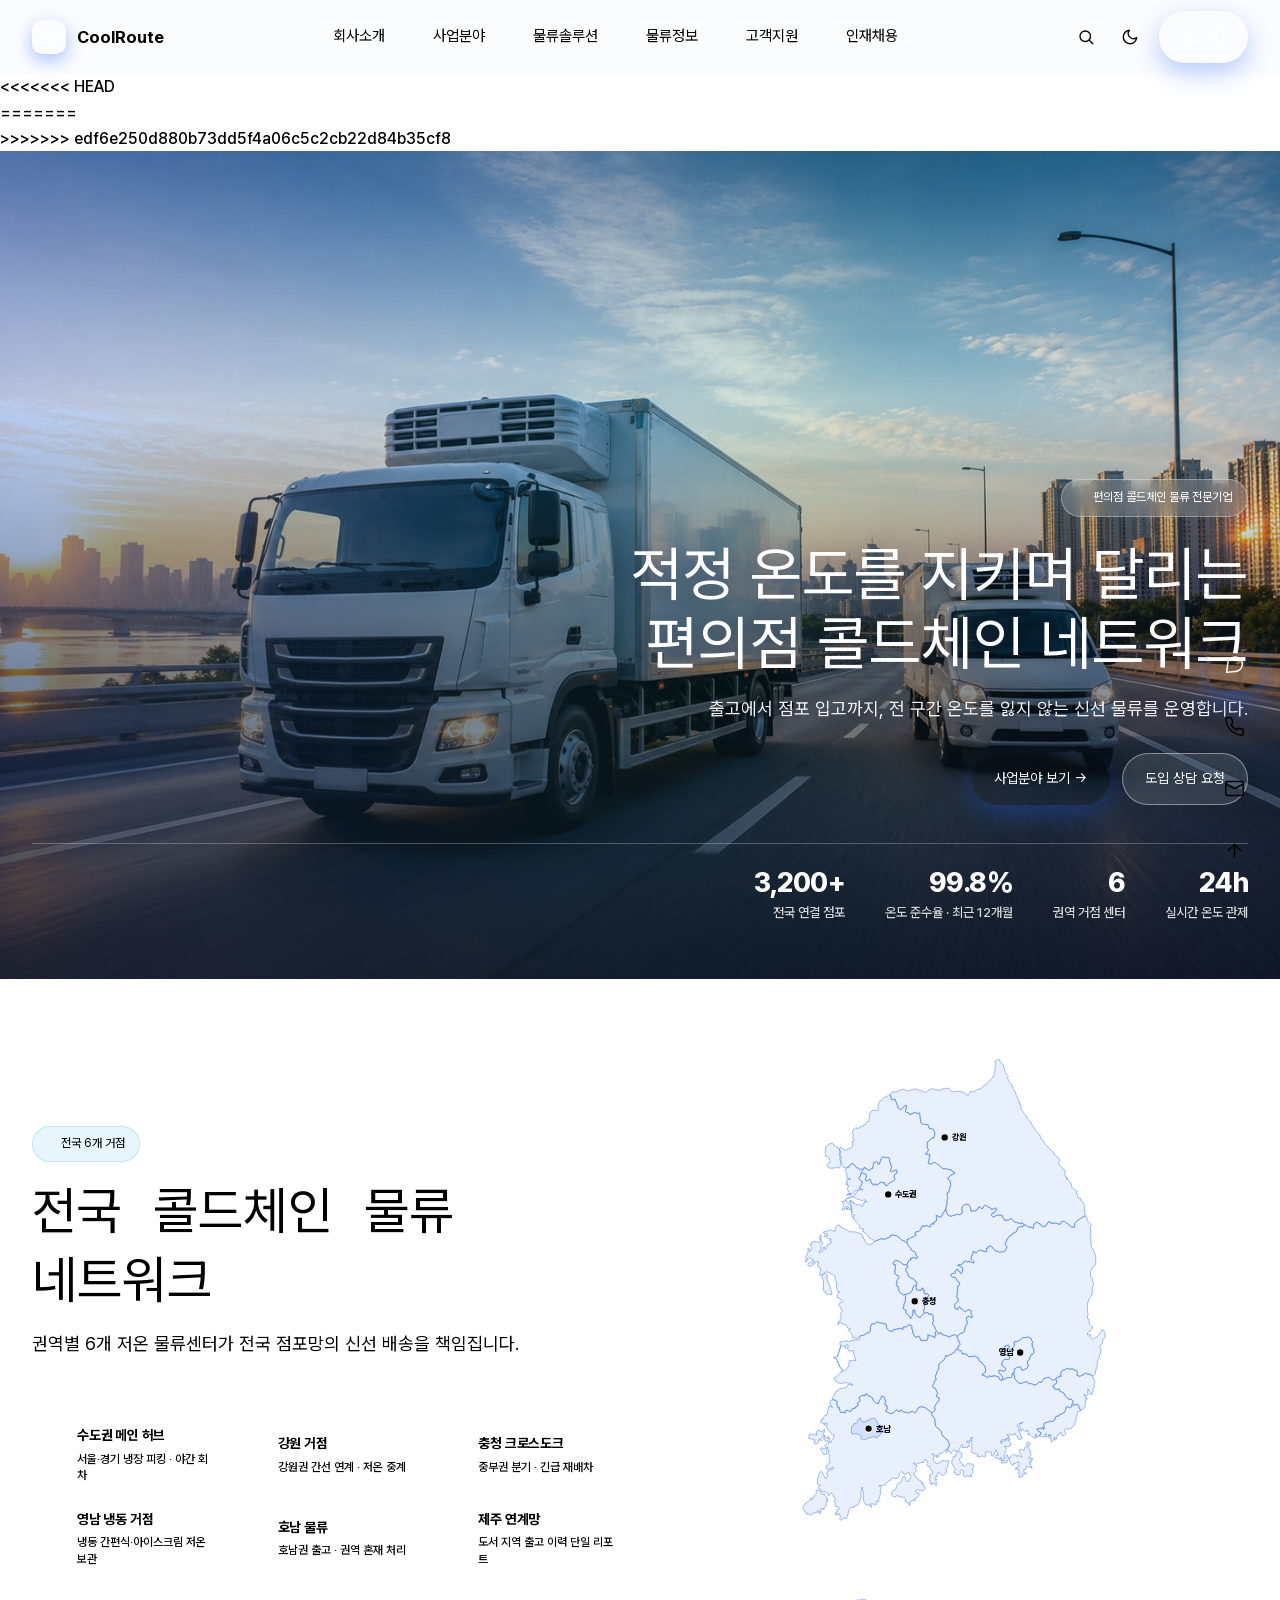
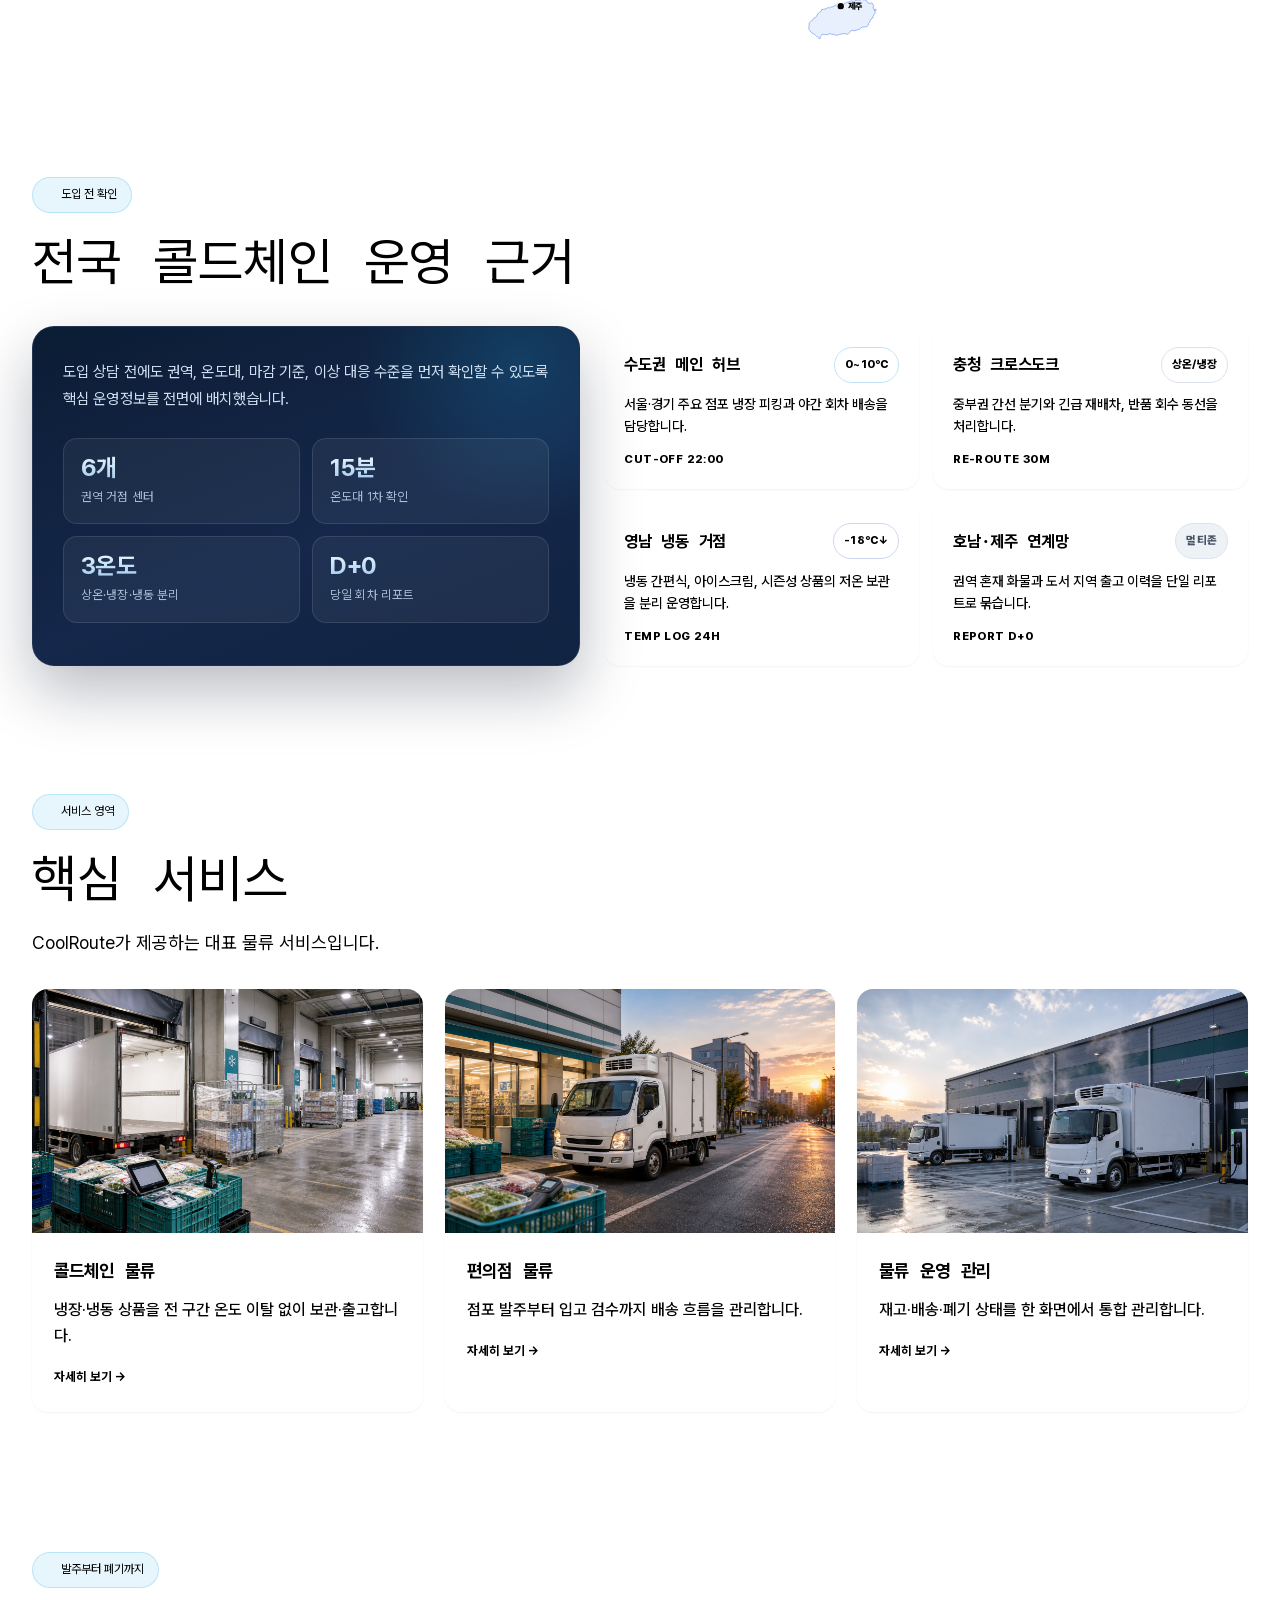
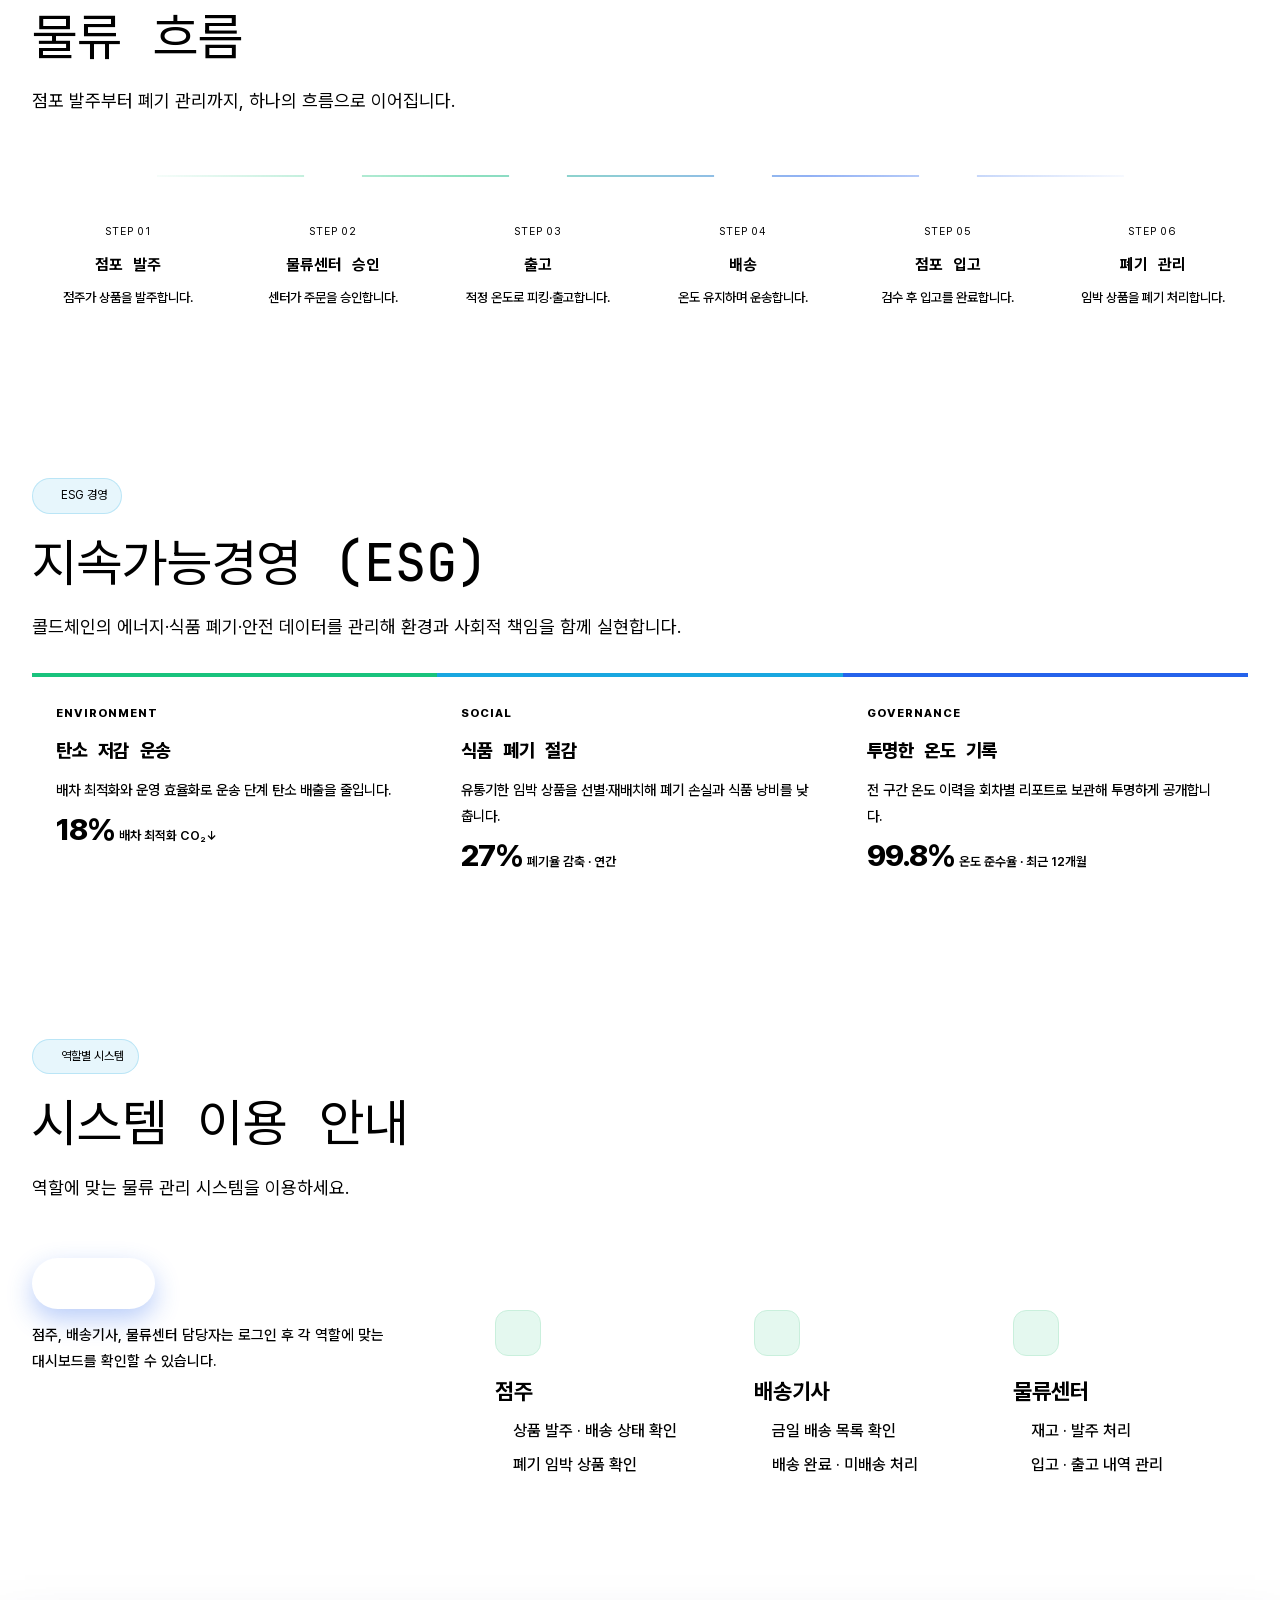
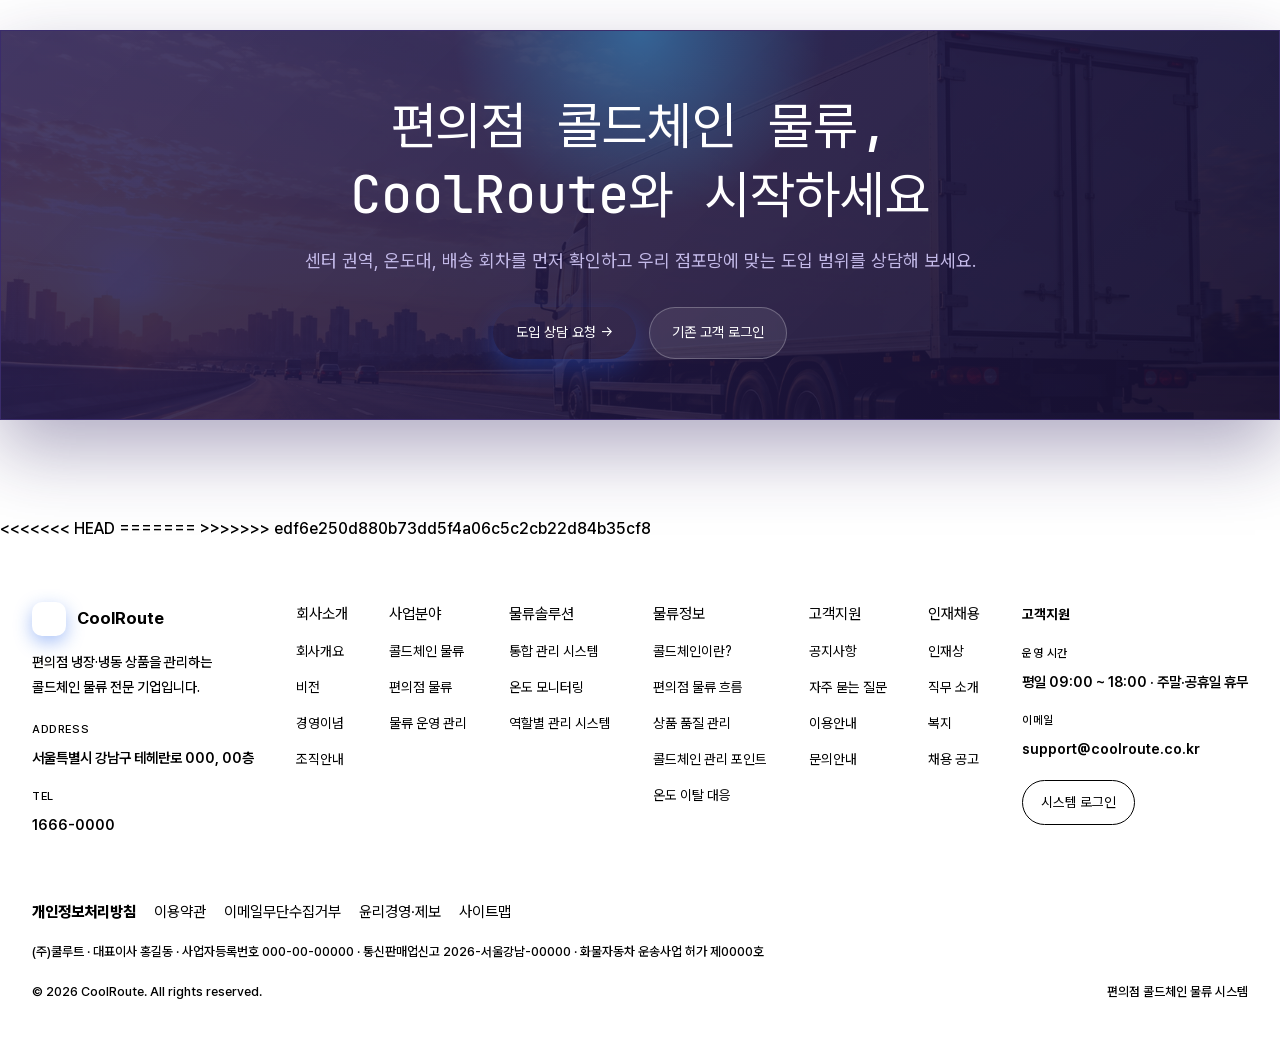
==== commit 7564dba9: "Add missing images,   update styles, resolve merge" ====
--- a/index.html
+++ b/index.html
@@ -84,7 +84,11 @@
   <a href="#" class="pill pill-pri" style="justify-content:center;margin-top:6px" data-i18n="nav.login">로그인</a>
 </div>
 
+<<<<<<< HEAD
 <main id="app" aria-live="polite">
+=======
+<main id="app" data-page="home" aria-live="polite">
+>>>>>>> edf6e250d880b73dd5f4a06c5c2cb22d84b35cf8
 <div class="page active" id="page-home">
   <section class="showcase reveal" id="top">
     <div class="hero-slider" data-autoplay="10000">
@@ -204,6 +208,7 @@
   </section>
 </div>
 
+<<<<<<< HEAD
 <div class="page" id="page-about">
   <section class="pagehero" style="--hero-img:url('images/company-center.png')"><div class="wrap">
     <div class="crumb"><a href="#home">홈</a> › <b>회사소개</b></div>
@@ -637,6 +642,9 @@
     </div>
   </div></section>
 </div>
+=======
+<!-- ===================== 회사소개 ===================== -->
+>>>>>>> edf6e250d880b73dd5f4a06c5c2cb22d84b35cf8
 </main>
 
 <!-- 플로팅 퀵메뉴 -->
--- a/styles.css
+++ b/styles.css
@@ -3,6 +3,14 @@
   @font-face{font-family:'JetBrains Mono';font-weight:500;font-style:normal;font-display:swap;src:url('fonts/JetBrainsMono-Medium.woff2') format('woff2')}
   @font-face{font-family:'JetBrains Mono';font-weight:700;font-style:normal;font-display:swap;src:url('fonts/JetBrainsMono-Bold.woff2') format('woff2')}
   @font-face{font-family:'JetBrains Mono';font-weight:800;font-style:normal;font-display:swap;src:url('fonts/JetBrainsMono-ExtraBold.woff2') format('woff2')}
+<<<<<<< HEAD
+=======
+
+  @font-face{font-family:'Pretendard';font-weight:45 920;font-style:normal;font-display:swap;src:url('fonts/PretendardVariable.woff2') format('woff2-variations')}
+  @font-face{font-family:'JetBrains Mono';font-weight:500;font-style:normal;font-display:swap;src:url('fonts/JetBrainsMono-Medium.woff2') format('woff2')}
+  @font-face{font-family:'JetBrains Mono';font-weight:700;font-style:normal;font-display:swap;src:url('fonts/JetBrainsMono-Bold.woff2') format('woff2')}
+  @font-face{font-family:'JetBrains Mono';font-weight:800;font-style:normal;font-display:swap;src:url('fonts/JetBrainsMono-ExtraBold.woff2') format('woff2')}
+>>>>>>> edf6e250d880b73dd5f4a06c5c2cb22d84b35cf8
   :root{
     --bg:#fcfdff;--bg2:#eef2f6;
     --text:#11172a;--soft:#33384a;--muted:#5f6678;--dim:#6b7280;
@@ -129,6 +137,7 @@
   .page{display:none}
   .page.active{display:block;animation:pagein .5s cubic-bezier(.2,.7,.2,1) both}
   @keyframes pagein{from{opacity:0;transform:translateY(12px)}to{opacity:1;transform:none}}
+<<<<<<< HEAD
   .pagehero{padding:66px 0 50px;background:linear-gradient(160deg,#0b1d34,#15274a);border-bottom:1px solid var(--stroke);position:relative;overflow:hidden}
   .pagehero:before{content:"";position:absolute;inset:0;background-image:var(--hero-img);background-size:cover;background-position:center;filter:blur(3px) brightness(.55);transform:scale(1.08);pointer-events:none}
   .pagehero:after{content:"";position:absolute;inset:0;background:linear-gradient(180deg,rgba(8,18,38,.42),rgba(8,18,38,.72));pointer-events:none}
@@ -147,6 +156,23 @@
   .pg-sec{padding:70px 0;scroll-margin-top:140px}
   .pg-sec.alt{background:linear-gradient(180deg,#faf8ff,#f6f8fd);border-top:1px solid var(--stroke);border-bottom:1px solid var(--stroke)}
   #values,#vision,#org,#roles,#monitor,#flow,#quality,#faq,#contact,#integrated,#coldchain,.tabpanel,.subhead[id],.overview[id]{scroll-margin-top:140px}
+=======
+  .pagehero{padding:60px 0 44px;background:linear-gradient(180deg,#f1edfd,#f7f8fd);border-bottom:1px solid var(--stroke);position:relative;overflow:hidden}
+  .pagehero:before{content:"";position:absolute;width:520px;height:520px;border-radius:50%;background:radial-gradient(circle,rgba(37,99,235,.13),transparent 62%);top:-280px;right:-60px;pointer-events:none}
+  .pagehero .wrap{position:relative}
+  .crumb{font-family:var(--mono);font-size:.74rem;color:var(--dim);letter-spacing:.4px;margin-bottom:14px;display:flex;align-items:center;gap:8px}
+  .crumb a:hover{color:var(--purple-d)}.crumb b{color:var(--purple-d);font-weight:700}
+  .pagehero h1{font-size:clamp(2rem,4.6vw,2.9rem);font-weight:800;letter-spacing:-1.4px;color:var(--text);line-height:1.12}
+  .pagehero p{color:var(--muted);font-size:1.04rem;margin-top:14px;max-width:640px}
+  .subnav{position:sticky;top:73px;z-index:40;background:rgba(251,250,254,.92);backdrop-filter:blur(14px);border-bottom:1px solid var(--stroke)}
+  .subnav .wrap{display:flex;gap:4px;overflow-x:auto;padding-top:11px;padding-bottom:11px}
+  .subnav a{white-space:nowrap;padding:9px 16px;border-radius:999px;font-size:.9rem;font-weight:600;color:var(--muted);transition:.15s;cursor:pointer}
+  .subnav a:hover{background:#f1edfb;color:var(--text)}
+  .subnav a.on{background:var(--grad);color:#fff}
+  .pg-sec{padding:70px 0;scroll-margin-top:140px}
+  .pg-sec.alt{background:linear-gradient(180deg,#faf8ff,#f6f8fd);border-top:1px solid var(--stroke);border-bottom:1px solid var(--stroke)}
+  #values,#vision,#org,#roles,#monitor,#flow,#quality,#faq,#contact,.tabpanel{scroll-margin-top:140px}
+>>>>>>> edf6e250d880b73dd5f4a06c5c2cb22d84b35cf8
   /* ===== HERO ===== */
   .hero{padding:74px 0 60px}
   .hero-grid{display:grid;grid-template-columns:1.05fr .95fr;gap:54px;align-items:center}
@@ -359,10 +385,13 @@
   details.faq .a{padding:0 20px 18px;color:var(--muted);font-size:.92rem}
   .contact{padding:26px}
   .contact h3{color:var(--text);font-size:1.15rem;font-weight:700;margin-bottom:18px}
+<<<<<<< HEAD
   .faq-grid{display:grid;grid-template-columns:1fr 1fr;gap:14px;align-items:start;margin-top:26px}
   .faq-grid details.faq{margin:0}
   .contact-grid{display:grid;grid-template-columns:1fr 1fr;gap:24px;align-items:start;margin-top:26px}
   @media(max-width:760px){.faq-grid,.contact-grid{grid-template-columns:1fr}}
+=======
+>>>>>>> edf6e250d880b73dd5f4a06c5c2cb22d84b35cf8
   .ct-row{display:flex;gap:13px;align-items:flex-start;padding:14px 0;border-bottom:1px solid var(--stroke)}
   .ct-row:last-child{border:none}
   .ct-row .ico{width:40px;height:40px;margin:0;border-radius:11px;flex-shrink:0}
@@ -604,7 +633,11 @@
      radial-gradient(820px 820px at 50% 122%,rgba(37,99,235,.1),transparent 60%),var(--bg)}
   [data-theme="dark"] header{background:rgba(11,16,32,.82)}
   [data-theme="dark"] .subnav{background:rgba(11,16,32,.9)}
+<<<<<<< HEAD
   [data-theme="dark"] .op-action,[data-theme="dark"] .chip,[data-theme="dark"] .tabs,[data-theme="dark"] .subnav .wrap,
+=======
+  [data-theme="dark"] .op-action,[data-theme="dark"] .chip,[data-theme="dark"] .tabs,
+>>>>>>> edf6e250d880b73dd5f4a06c5c2cb22d84b35cf8
   [data-theme="dark"] .protocol-step,[data-theme="dark"] .assurance-panel,[data-theme="dark"] .console-mini,
   [data-theme="dark"] .sub,[data-theme="dark"] .mobile,[data-theme="dark"] .marq,[data-theme="dark"] .vision,
   [data-theme="dark"] .sol-cta,[data-theme="dark"] .pill-ghost,[data-theme="dark"] .proof-section,
@@ -743,6 +776,7 @@
   #page-home.active{display:block!important;animation:none!important}
   .reveal{opacity:1!important;transform:none!important;animation:none!important}
   .is-active{opacity:1!important}
+<<<<<<< HEAD
 
   /* ===== 운영 근거 섹션 — 모던 리파인 (틀 유지, 시각만) ===== */
   .proof-section .proof-layout{gap:22px;align-items:stretch}
@@ -1061,3 +1095,5 @@
       line-height:28px;
     }
   }
+=======
+>>>>>>> edf6e250d880b73dd5f4a06c5c2cb22d84b35cf8
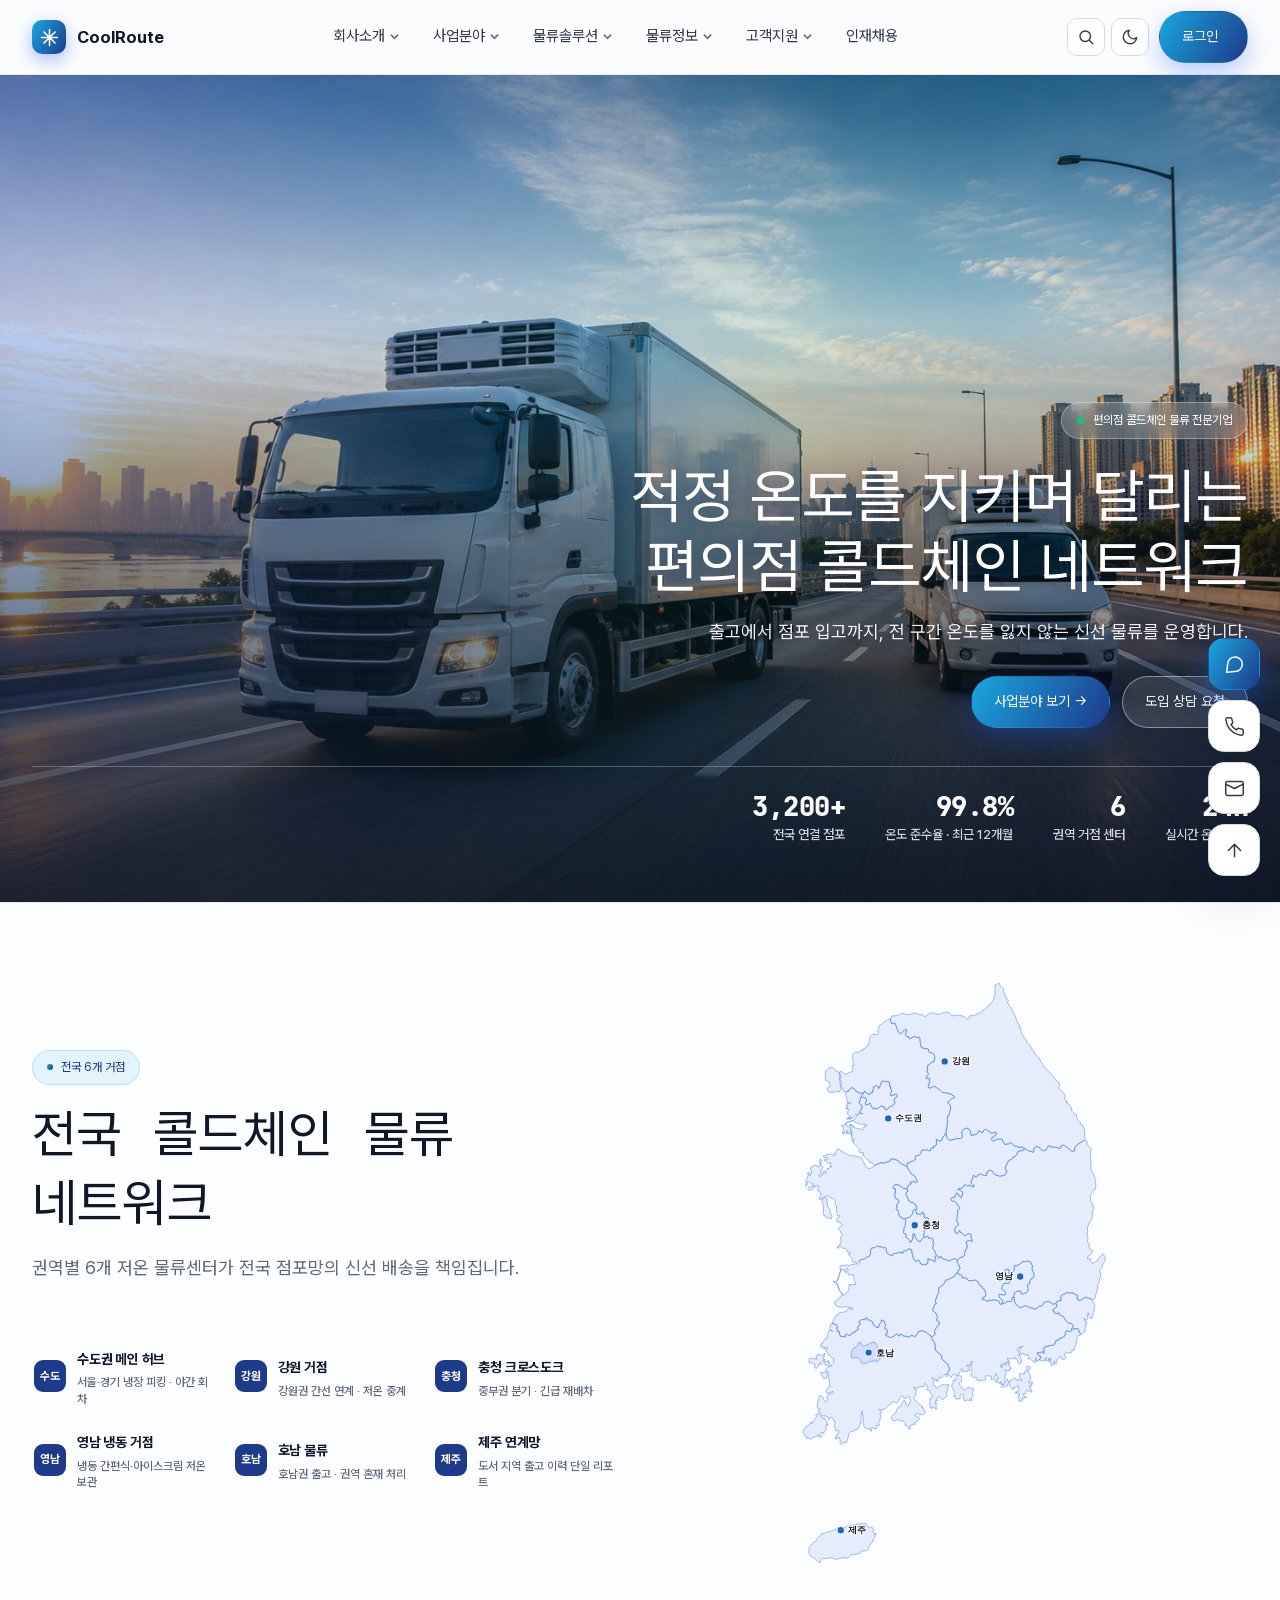
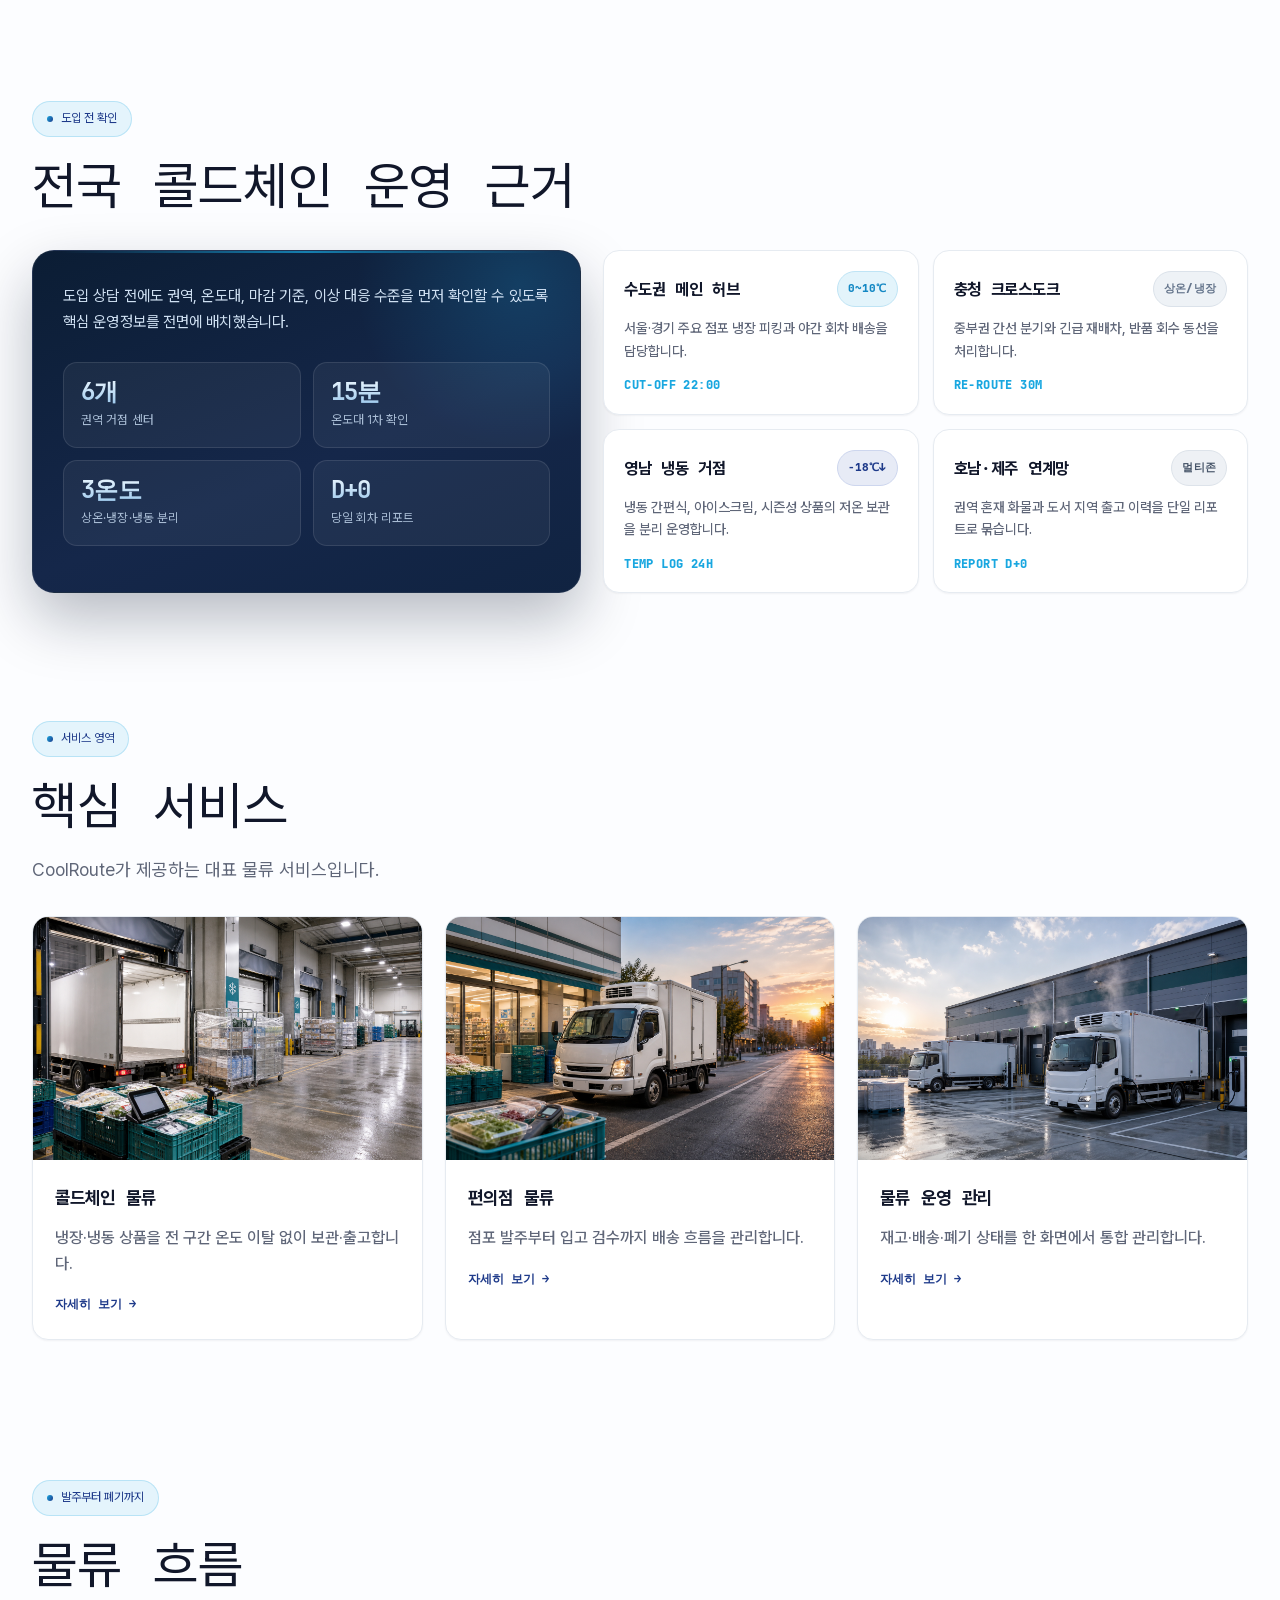
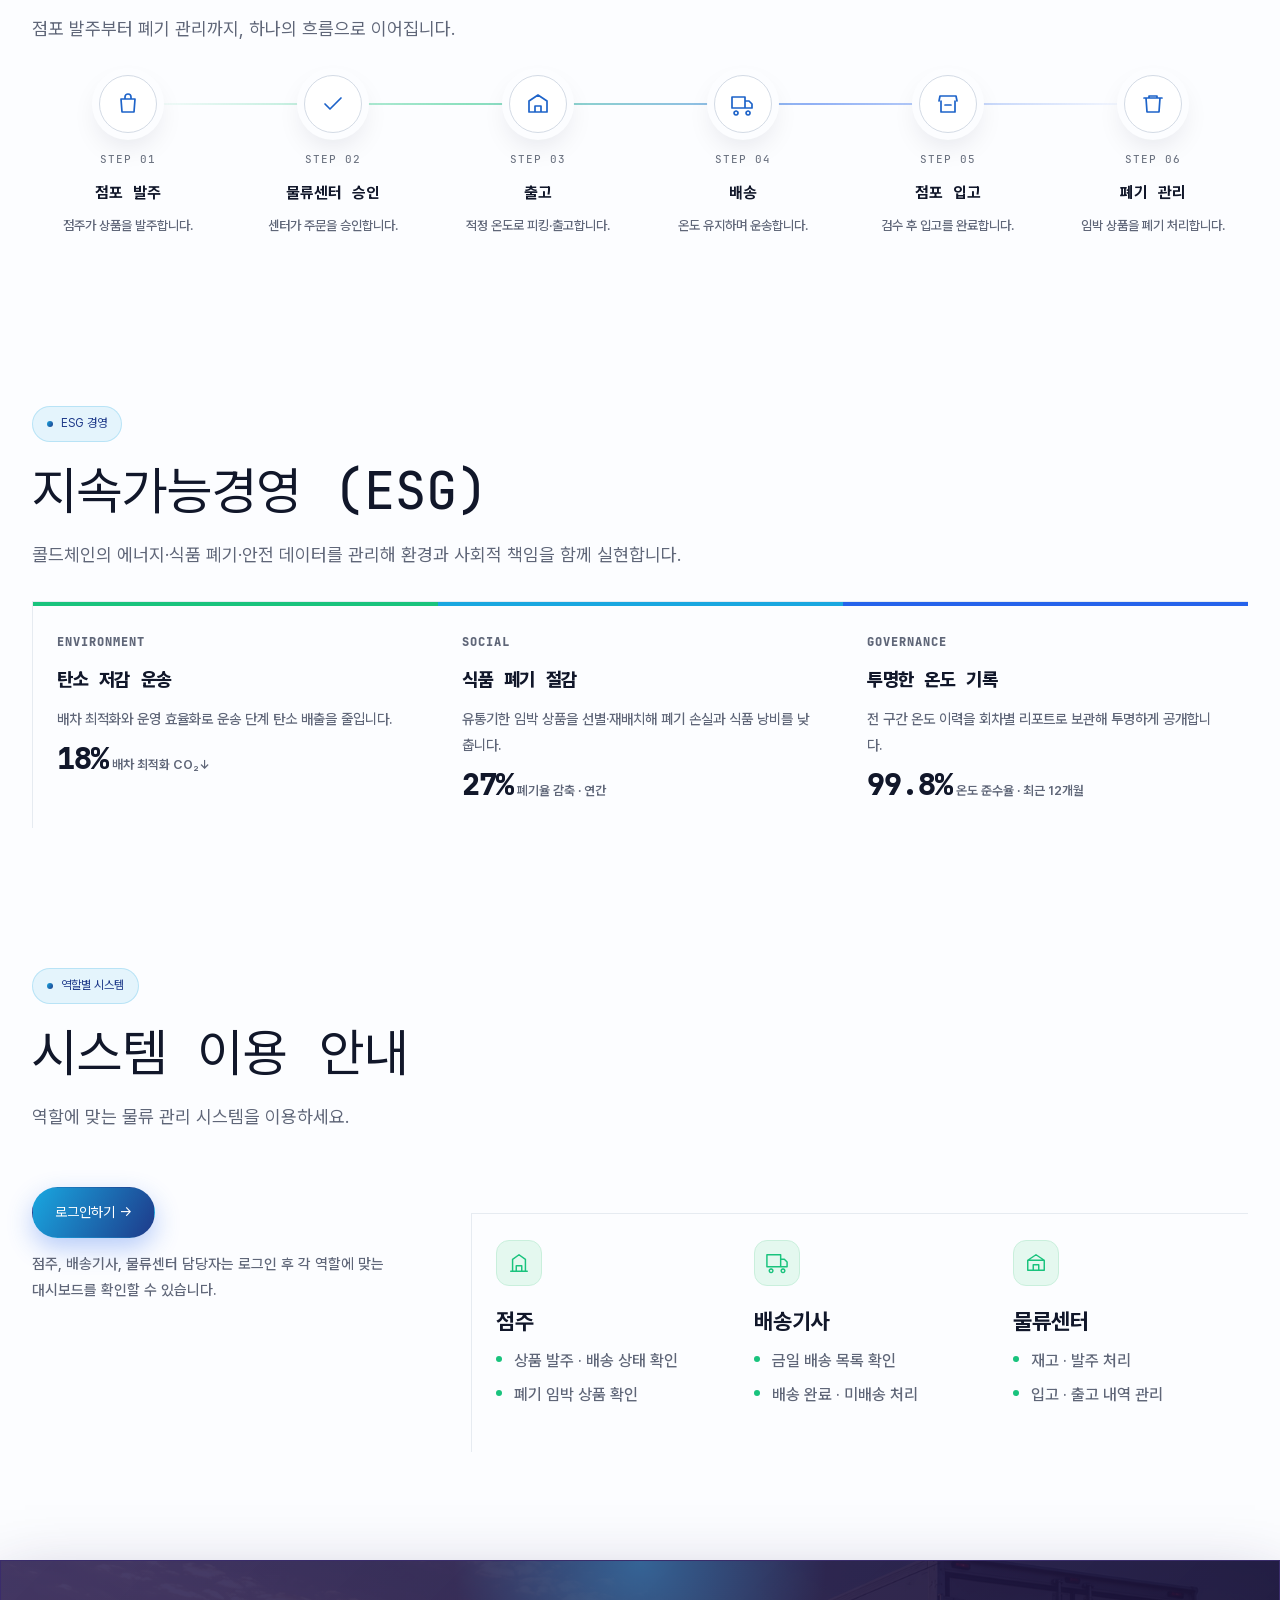
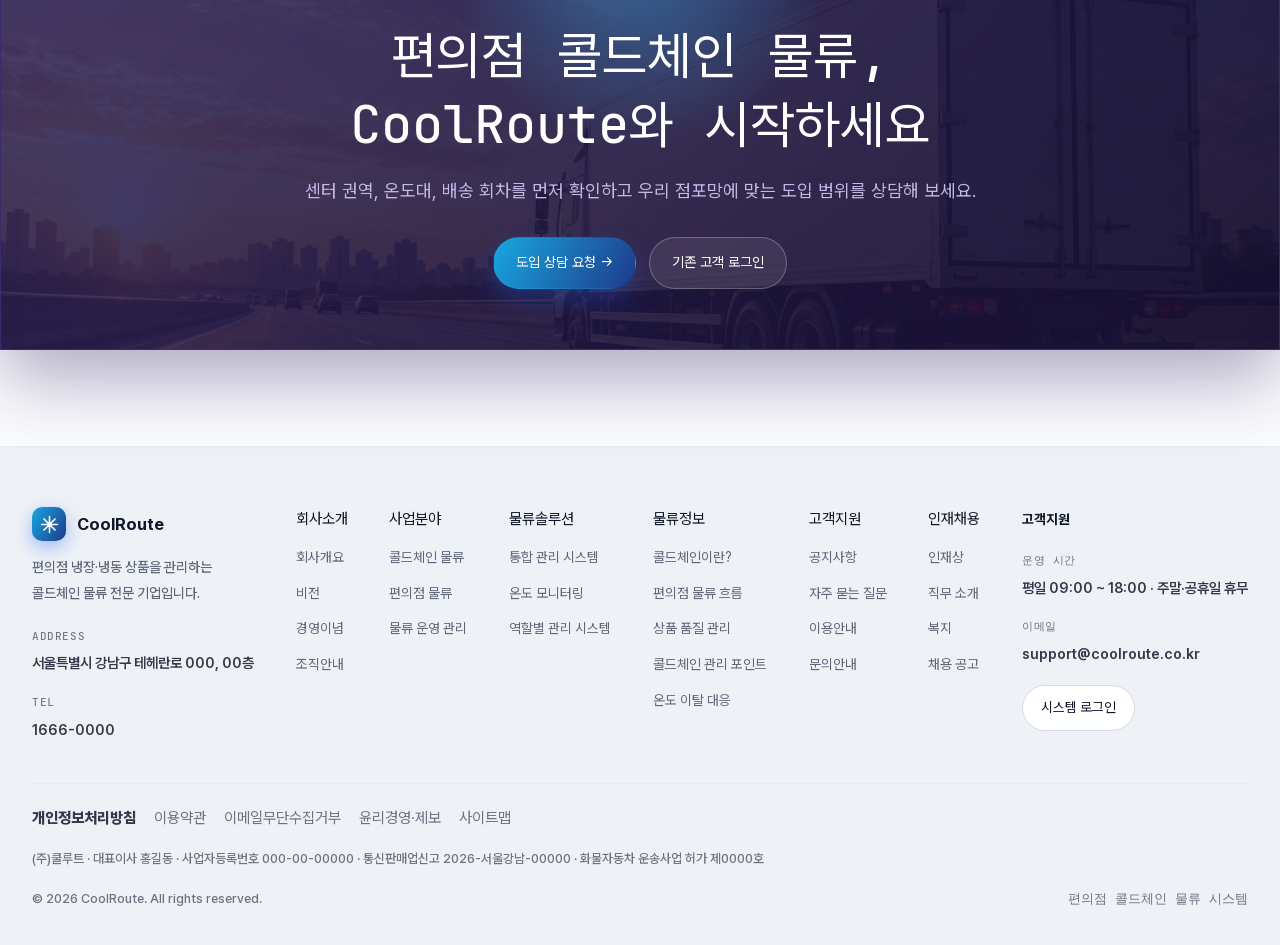
==== commit 5783b608: "12" ====
--- a/index.html
+++ b/index.html
@@ -84,11 +84,7 @@
   <a href="#" class="pill pill-pri" style="justify-content:center;margin-top:6px" data-i18n="nav.login">로그인</a>
 </div>
 
-<<<<<<< HEAD
 <main id="app" aria-live="polite">
-=======
-<main id="app" data-page="home" aria-live="polite">
->>>>>>> edf6e250d880b73dd5f4a06c5c2cb22d84b35cf8
 <div class="page active" id="page-home">
   <section class="showcase reveal" id="top">
     <div class="hero-slider" data-autoplay="10000">
@@ -208,7 +204,6 @@
   </section>
 </div>
 
-<<<<<<< HEAD
 <div class="page" id="page-about">
   <section class="pagehero" style="--hero-img:url('images/company-center.png')"><div class="wrap">
     <div class="crumb"><a href="#home">홈</a> › <b>회사소개</b></div>
@@ -642,9 +637,6 @@
     </div>
   </div></section>
 </div>
-=======
-<!-- ===================== 회사소개 ===================== -->
->>>>>>> edf6e250d880b73dd5f4a06c5c2cb22d84b35cf8
 </main>
 
 <!-- 플로팅 퀵메뉴 -->
--- a/styles.css
+++ b/styles.css
@@ -3,14 +3,6 @@
   @font-face{font-family:'JetBrains Mono';font-weight:500;font-style:normal;font-display:swap;src:url('fonts/JetBrainsMono-Medium.woff2') format('woff2')}
   @font-face{font-family:'JetBrains Mono';font-weight:700;font-style:normal;font-display:swap;src:url('fonts/JetBrainsMono-Bold.woff2') format('woff2')}
   @font-face{font-family:'JetBrains Mono';font-weight:800;font-style:normal;font-display:swap;src:url('fonts/JetBrainsMono-ExtraBold.woff2') format('woff2')}
-<<<<<<< HEAD
-=======
-
-  @font-face{font-family:'Pretendard';font-weight:45 920;font-style:normal;font-display:swap;src:url('fonts/PretendardVariable.woff2') format('woff2-variations')}
-  @font-face{font-family:'JetBrains Mono';font-weight:500;font-style:normal;font-display:swap;src:url('fonts/JetBrainsMono-Medium.woff2') format('woff2')}
-  @font-face{font-family:'JetBrains Mono';font-weight:700;font-style:normal;font-display:swap;src:url('fonts/JetBrainsMono-Bold.woff2') format('woff2')}
-  @font-face{font-family:'JetBrains Mono';font-weight:800;font-style:normal;font-display:swap;src:url('fonts/JetBrainsMono-ExtraBold.woff2') format('woff2')}
->>>>>>> edf6e250d880b73dd5f4a06c5c2cb22d84b35cf8
   :root{
     --bg:#fcfdff;--bg2:#eef2f6;
     --text:#11172a;--soft:#33384a;--muted:#5f6678;--dim:#6b7280;
@@ -137,7 +129,6 @@
   .page{display:none}
   .page.active{display:block;animation:pagein .5s cubic-bezier(.2,.7,.2,1) both}
   @keyframes pagein{from{opacity:0;transform:translateY(12px)}to{opacity:1;transform:none}}
-<<<<<<< HEAD
   .pagehero{padding:66px 0 50px;background:linear-gradient(160deg,#0b1d34,#15274a);border-bottom:1px solid var(--stroke);position:relative;overflow:hidden}
   .pagehero:before{content:"";position:absolute;inset:0;background-image:var(--hero-img);background-size:cover;background-position:center;filter:blur(3px) brightness(.55);transform:scale(1.08);pointer-events:none}
   .pagehero:after{content:"";position:absolute;inset:0;background:linear-gradient(180deg,rgba(8,18,38,.42),rgba(8,18,38,.72));pointer-events:none}
@@ -156,23 +147,6 @@
   .pg-sec{padding:70px 0;scroll-margin-top:140px}
   .pg-sec.alt{background:linear-gradient(180deg,#faf8ff,#f6f8fd);border-top:1px solid var(--stroke);border-bottom:1px solid var(--stroke)}
   #values,#vision,#org,#roles,#monitor,#flow,#quality,#faq,#contact,#integrated,#coldchain,.tabpanel,.subhead[id],.overview[id]{scroll-margin-top:140px}
-=======
-  .pagehero{padding:60px 0 44px;background:linear-gradient(180deg,#f1edfd,#f7f8fd);border-bottom:1px solid var(--stroke);position:relative;overflow:hidden}
-  .pagehero:before{content:"";position:absolute;width:520px;height:520px;border-radius:50%;background:radial-gradient(circle,rgba(37,99,235,.13),transparent 62%);top:-280px;right:-60px;pointer-events:none}
-  .pagehero .wrap{position:relative}
-  .crumb{font-family:var(--mono);font-size:.74rem;color:var(--dim);letter-spacing:.4px;margin-bottom:14px;display:flex;align-items:center;gap:8px}
-  .crumb a:hover{color:var(--purple-d)}.crumb b{color:var(--purple-d);font-weight:700}
-  .pagehero h1{font-size:clamp(2rem,4.6vw,2.9rem);font-weight:800;letter-spacing:-1.4px;color:var(--text);line-height:1.12}
-  .pagehero p{color:var(--muted);font-size:1.04rem;margin-top:14px;max-width:640px}
-  .subnav{position:sticky;top:73px;z-index:40;background:rgba(251,250,254,.92);backdrop-filter:blur(14px);border-bottom:1px solid var(--stroke)}
-  .subnav .wrap{display:flex;gap:4px;overflow-x:auto;padding-top:11px;padding-bottom:11px}
-  .subnav a{white-space:nowrap;padding:9px 16px;border-radius:999px;font-size:.9rem;font-weight:600;color:var(--muted);transition:.15s;cursor:pointer}
-  .subnav a:hover{background:#f1edfb;color:var(--text)}
-  .subnav a.on{background:var(--grad);color:#fff}
-  .pg-sec{padding:70px 0;scroll-margin-top:140px}
-  .pg-sec.alt{background:linear-gradient(180deg,#faf8ff,#f6f8fd);border-top:1px solid var(--stroke);border-bottom:1px solid var(--stroke)}
-  #values,#vision,#org,#roles,#monitor,#flow,#quality,#faq,#contact,.tabpanel{scroll-margin-top:140px}
->>>>>>> edf6e250d880b73dd5f4a06c5c2cb22d84b35cf8
   /* ===== HERO ===== */
   .hero{padding:74px 0 60px}
   .hero-grid{display:grid;grid-template-columns:1.05fr .95fr;gap:54px;align-items:center}
@@ -385,13 +359,10 @@
   details.faq .a{padding:0 20px 18px;color:var(--muted);font-size:.92rem}
   .contact{padding:26px}
   .contact h3{color:var(--text);font-size:1.15rem;font-weight:700;margin-bottom:18px}
-<<<<<<< HEAD
   .faq-grid{display:grid;grid-template-columns:1fr 1fr;gap:14px;align-items:start;margin-top:26px}
   .faq-grid details.faq{margin:0}
   .contact-grid{display:grid;grid-template-columns:1fr 1fr;gap:24px;align-items:start;margin-top:26px}
   @media(max-width:760px){.faq-grid,.contact-grid{grid-template-columns:1fr}}
-=======
->>>>>>> edf6e250d880b73dd5f4a06c5c2cb22d84b35cf8
   .ct-row{display:flex;gap:13px;align-items:flex-start;padding:14px 0;border-bottom:1px solid var(--stroke)}
   .ct-row:last-child{border:none}
   .ct-row .ico{width:40px;height:40px;margin:0;border-radius:11px;flex-shrink:0}
@@ -633,11 +604,7 @@
      radial-gradient(820px 820px at 50% 122%,rgba(37,99,235,.1),transparent 60%),var(--bg)}
   [data-theme="dark"] header{background:rgba(11,16,32,.82)}
   [data-theme="dark"] .subnav{background:rgba(11,16,32,.9)}
-<<<<<<< HEAD
   [data-theme="dark"] .op-action,[data-theme="dark"] .chip,[data-theme="dark"] .tabs,[data-theme="dark"] .subnav .wrap,
-=======
-  [data-theme="dark"] .op-action,[data-theme="dark"] .chip,[data-theme="dark"] .tabs,
->>>>>>> edf6e250d880b73dd5f4a06c5c2cb22d84b35cf8
   [data-theme="dark"] .protocol-step,[data-theme="dark"] .assurance-panel,[data-theme="dark"] .console-mini,
   [data-theme="dark"] .sub,[data-theme="dark"] .mobile,[data-theme="dark"] .marq,[data-theme="dark"] .vision,
   [data-theme="dark"] .sol-cta,[data-theme="dark"] .pill-ghost,[data-theme="dark"] .proof-section,
@@ -776,7 +743,6 @@
   #page-home.active{display:block!important;animation:none!important}
   .reveal{opacity:1!important;transform:none!important;animation:none!important}
   .is-active{opacity:1!important}
-<<<<<<< HEAD
 
   /* ===== 운영 근거 섹션 — 모던 리파인 (틀 유지, 시각만) ===== */
   .proof-section .proof-layout{gap:22px;align-items:stretch}
@@ -1095,5 +1061,3 @@
       line-height:28px;
     }
   }
-=======
->>>>>>> edf6e250d880b73dd5f4a06c5c2cb22d84b35cf8
